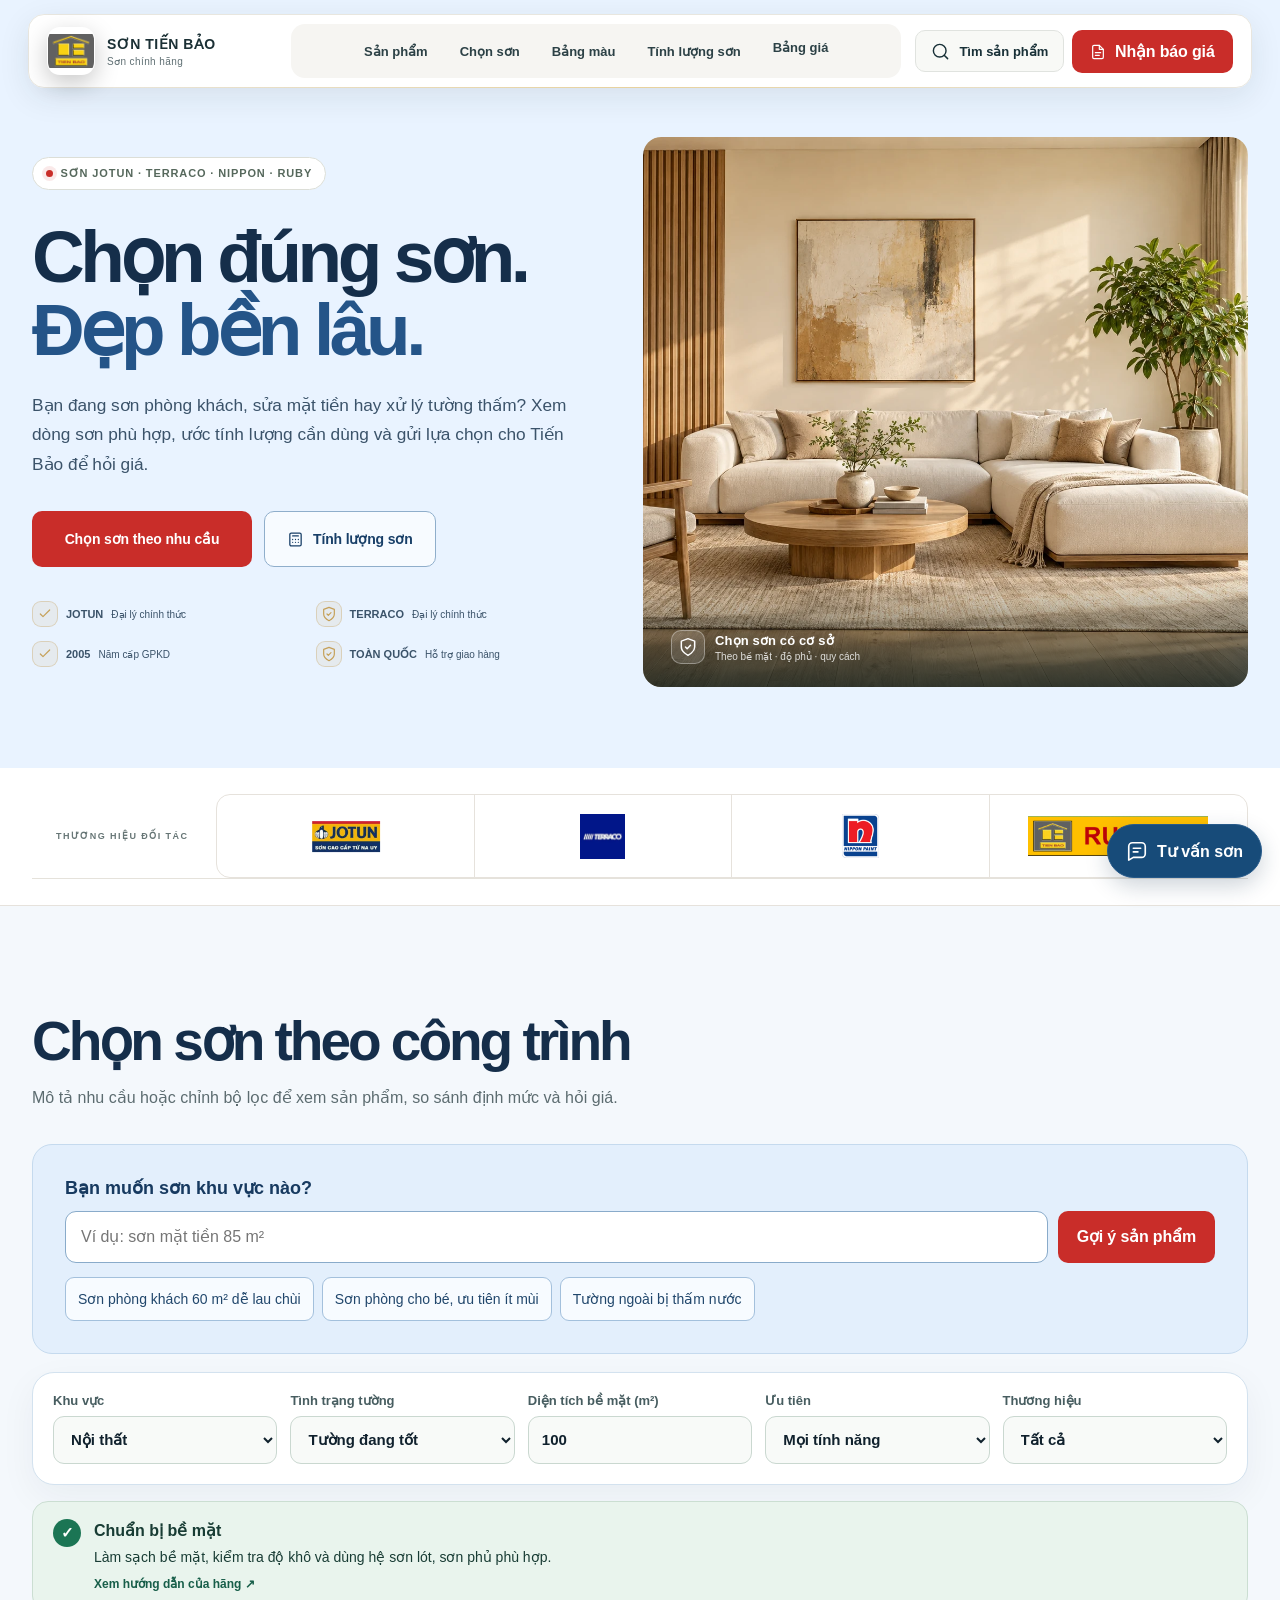
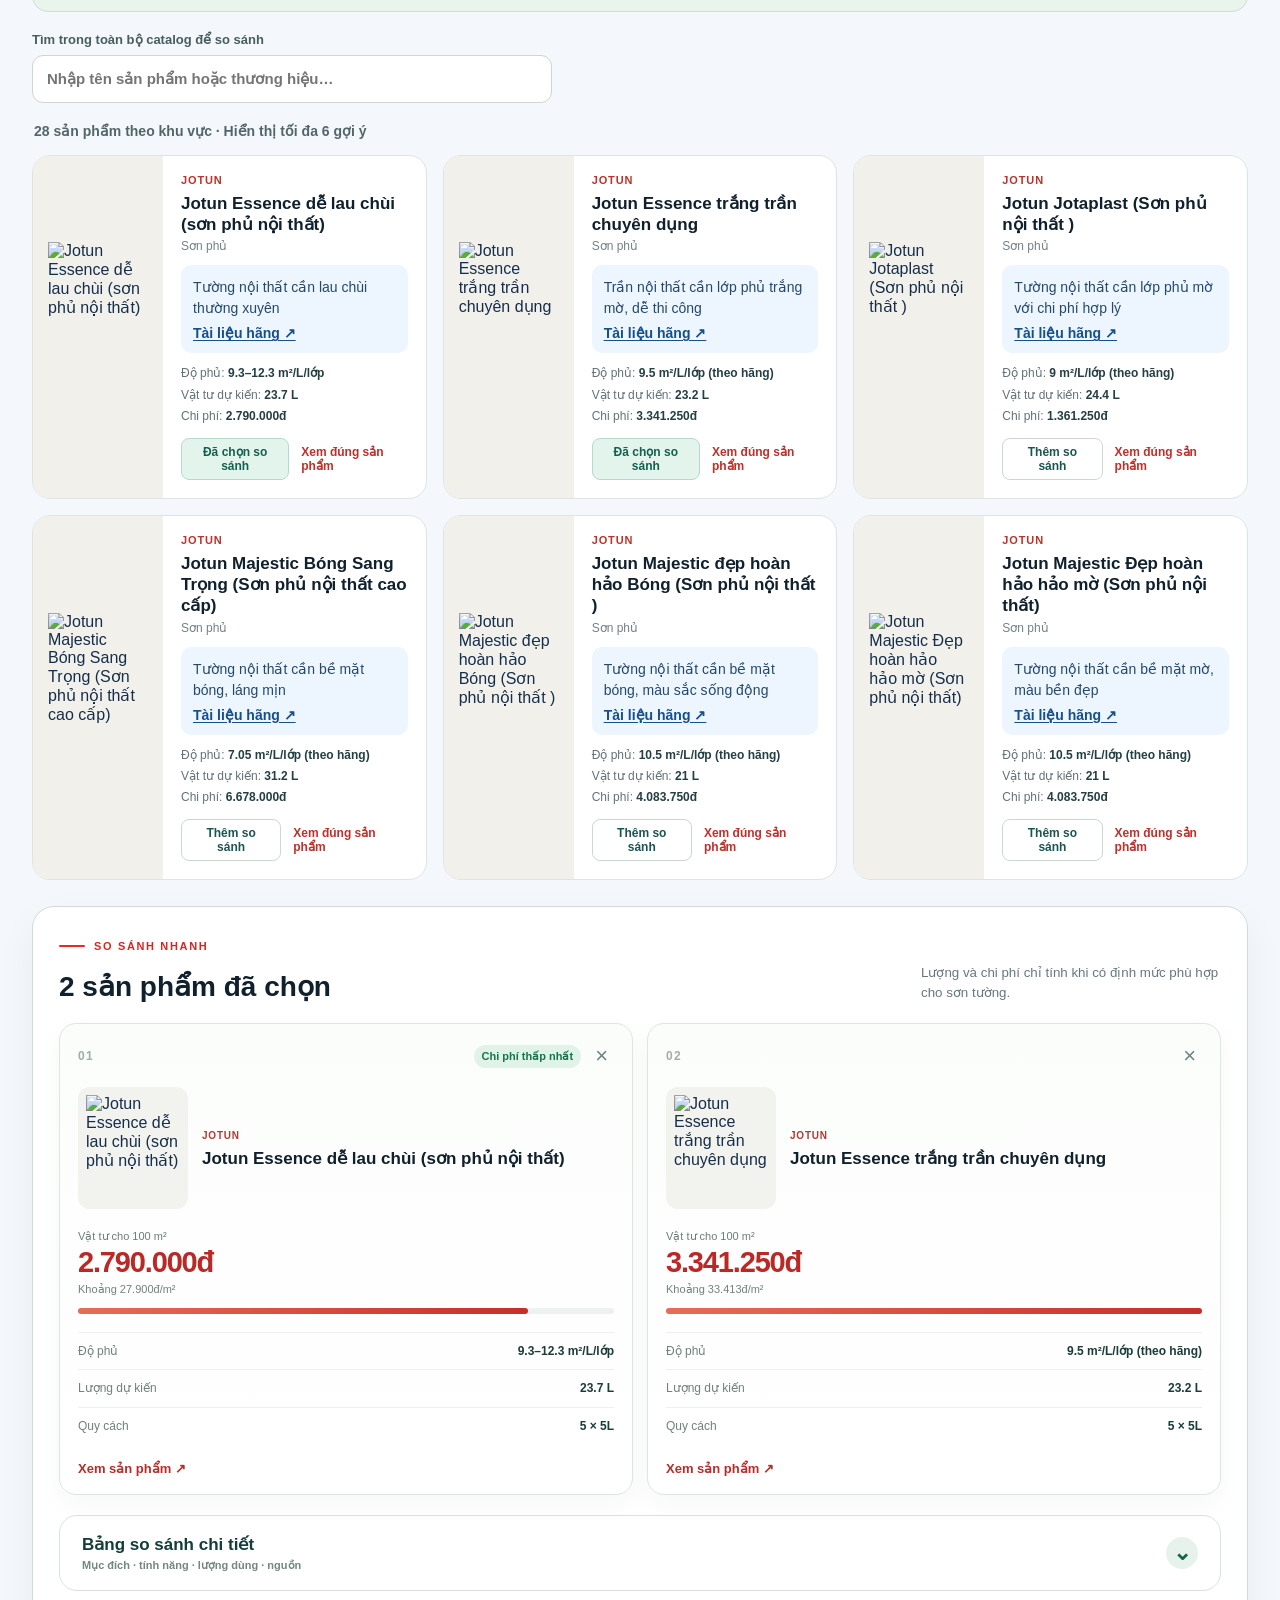
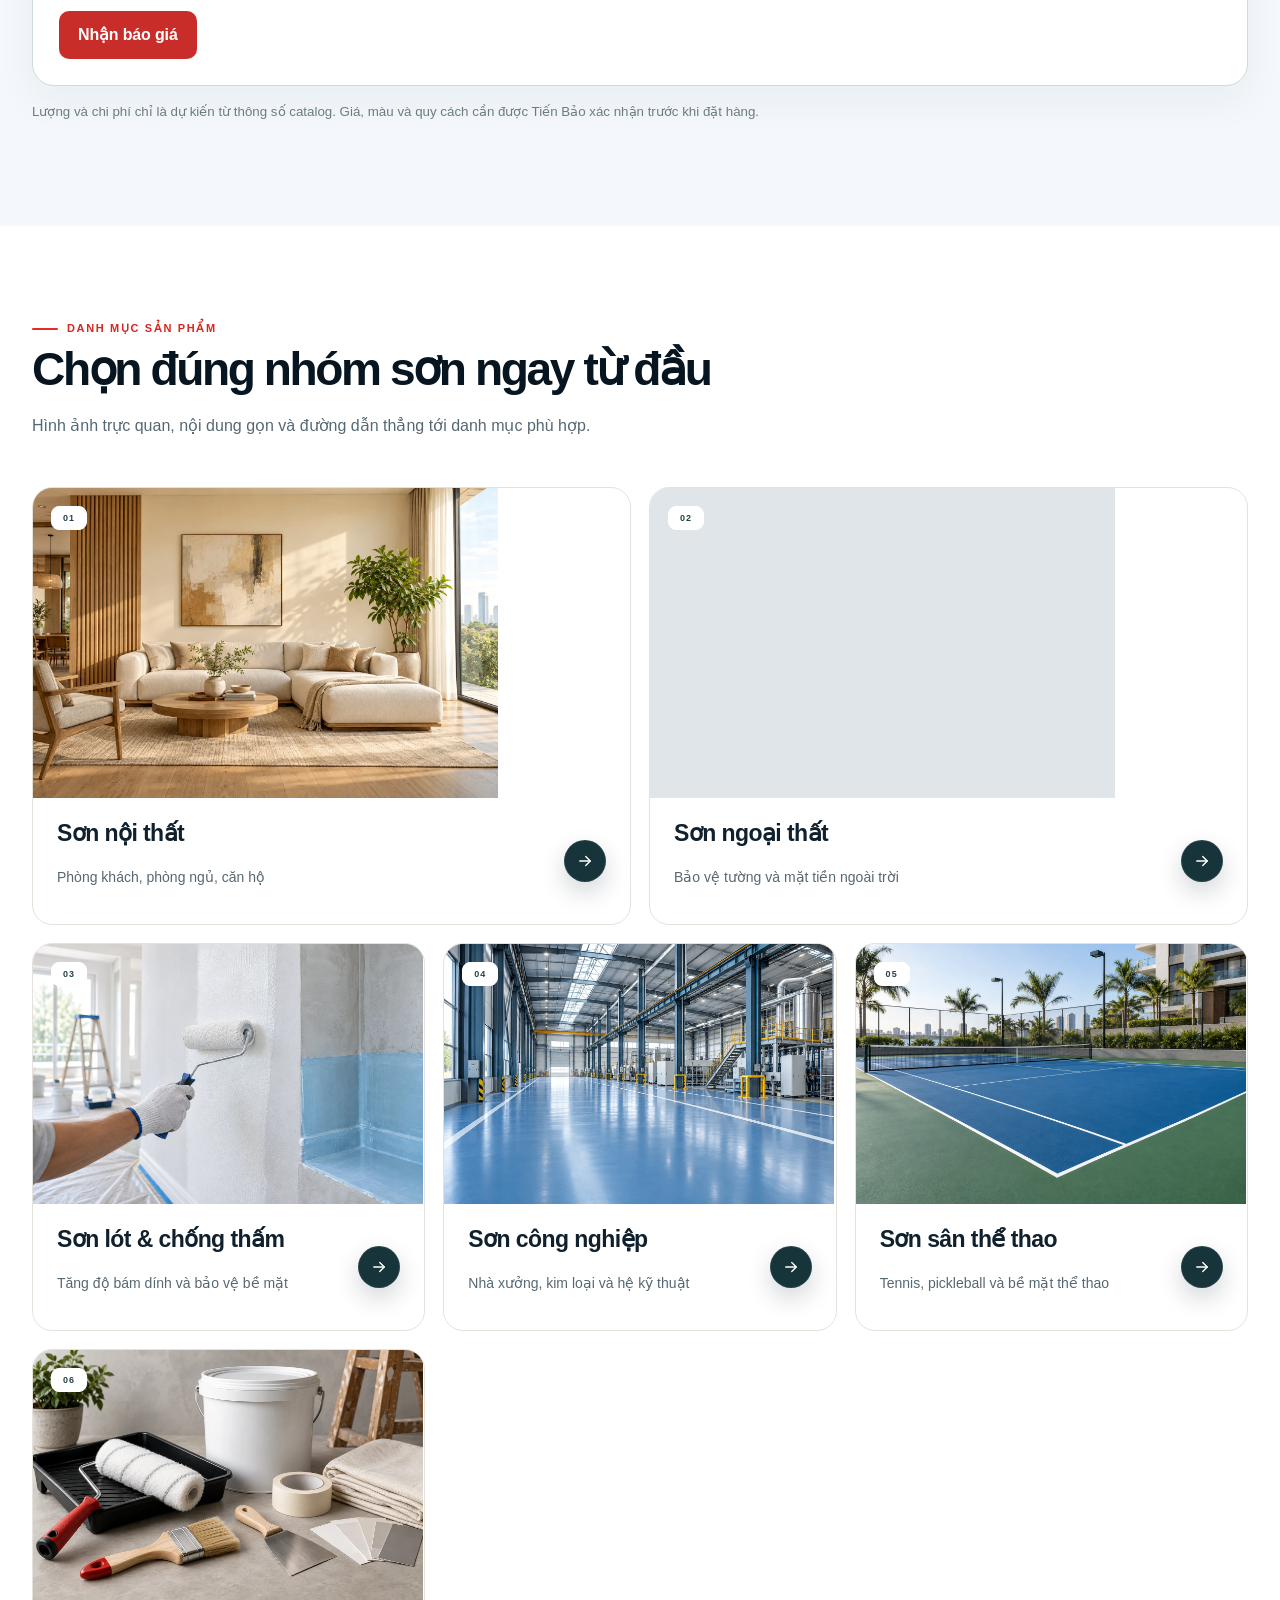
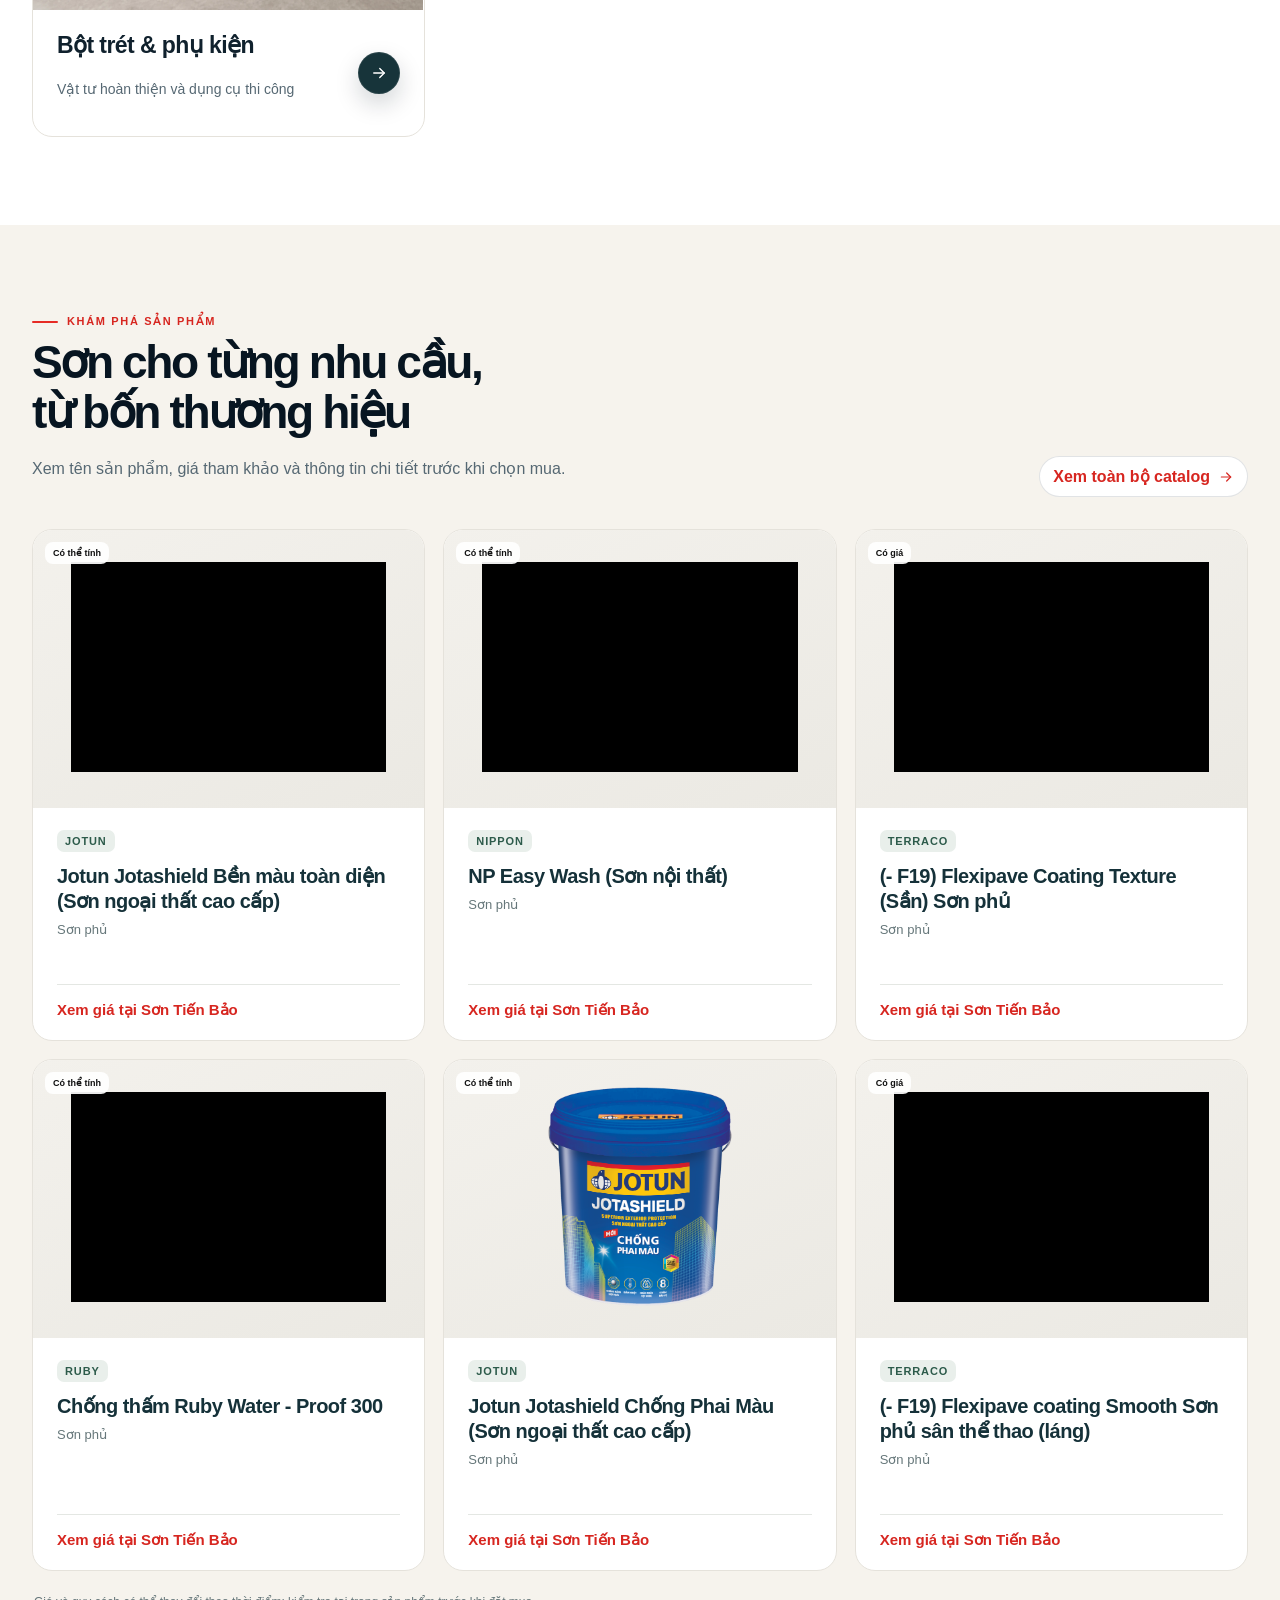
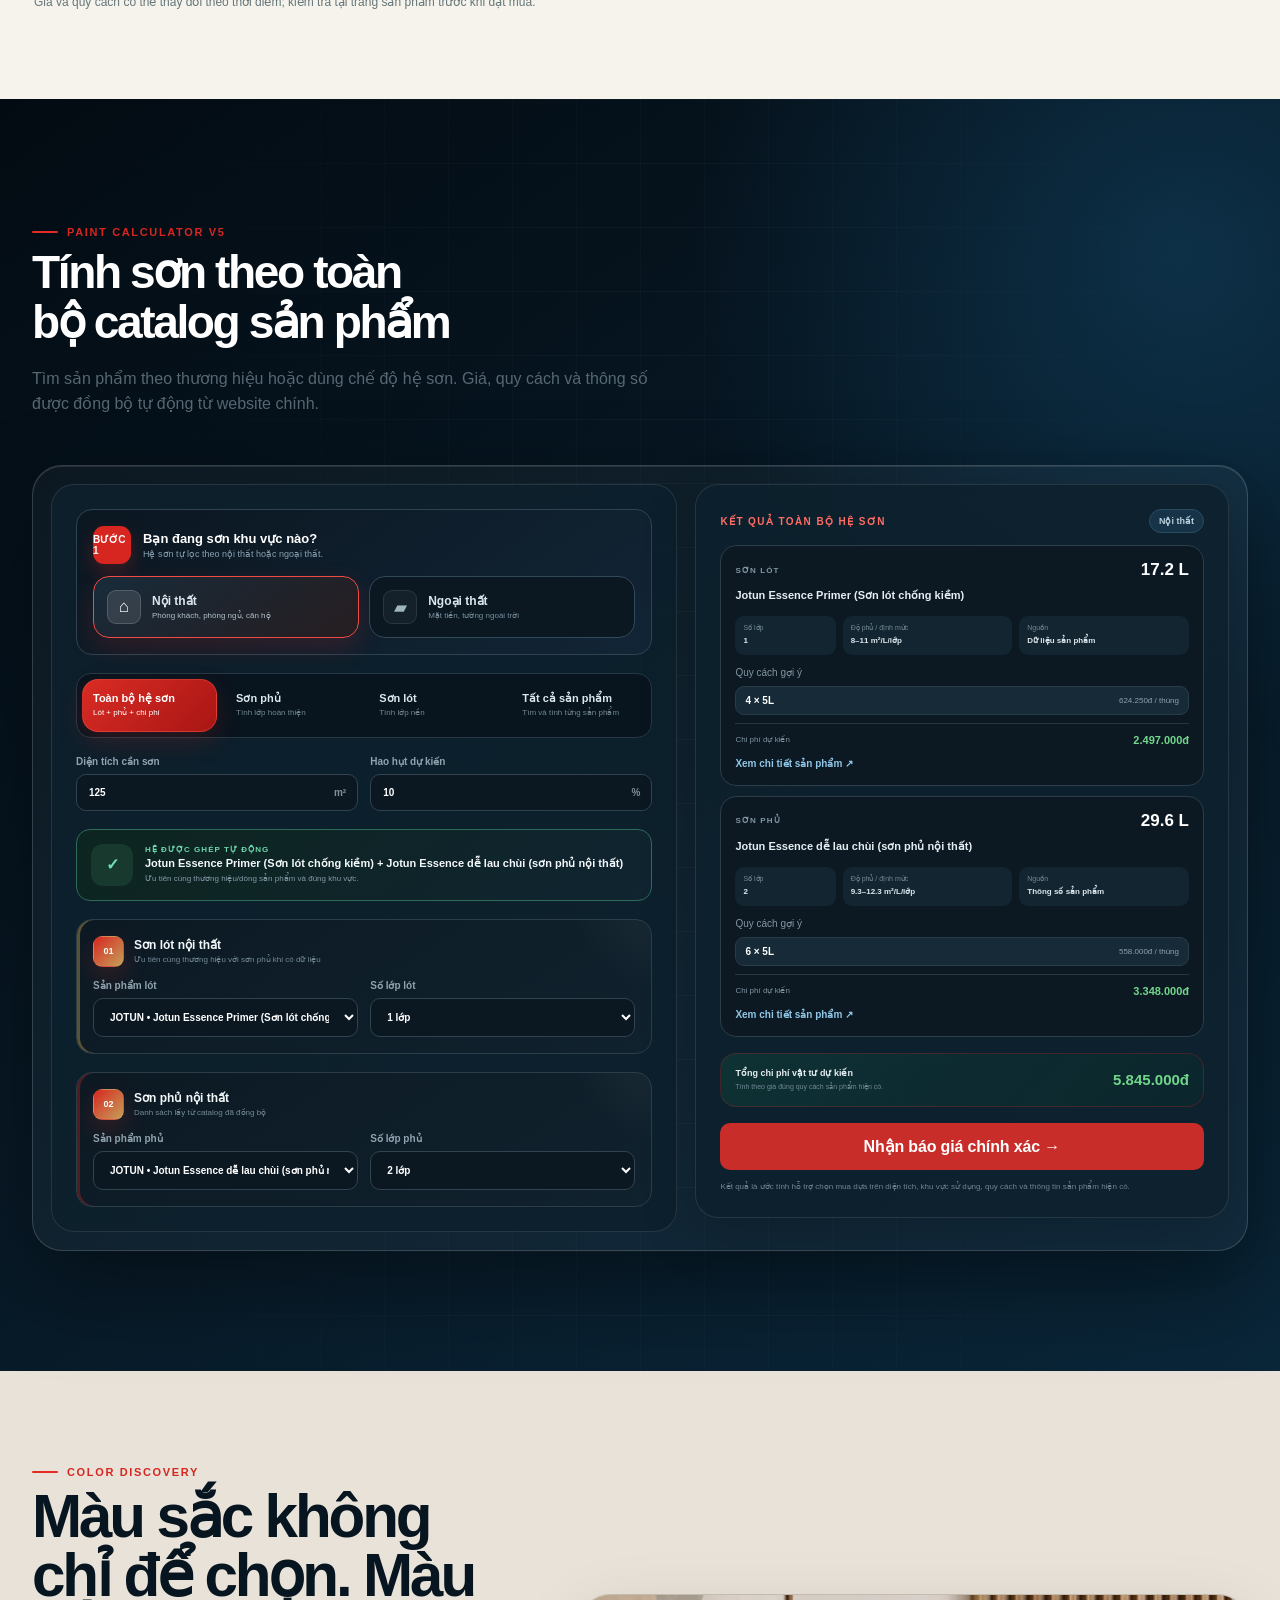
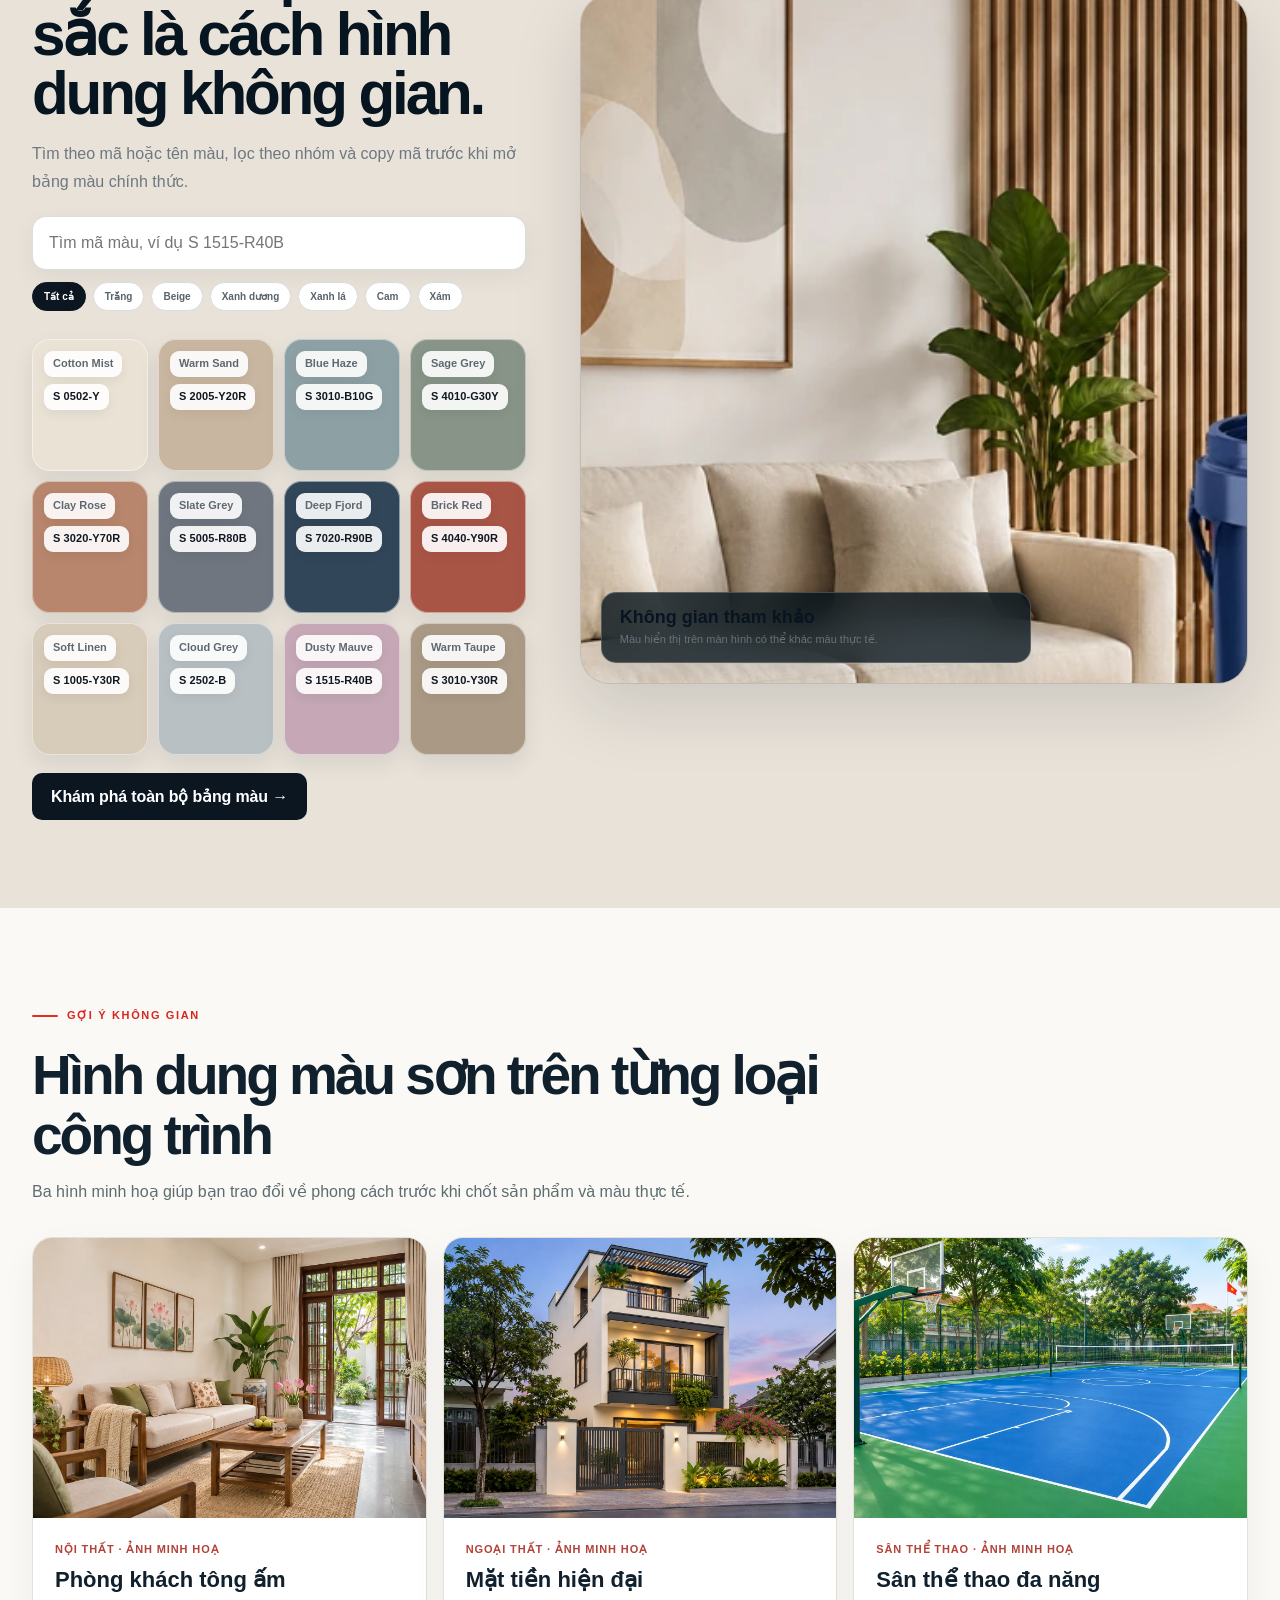
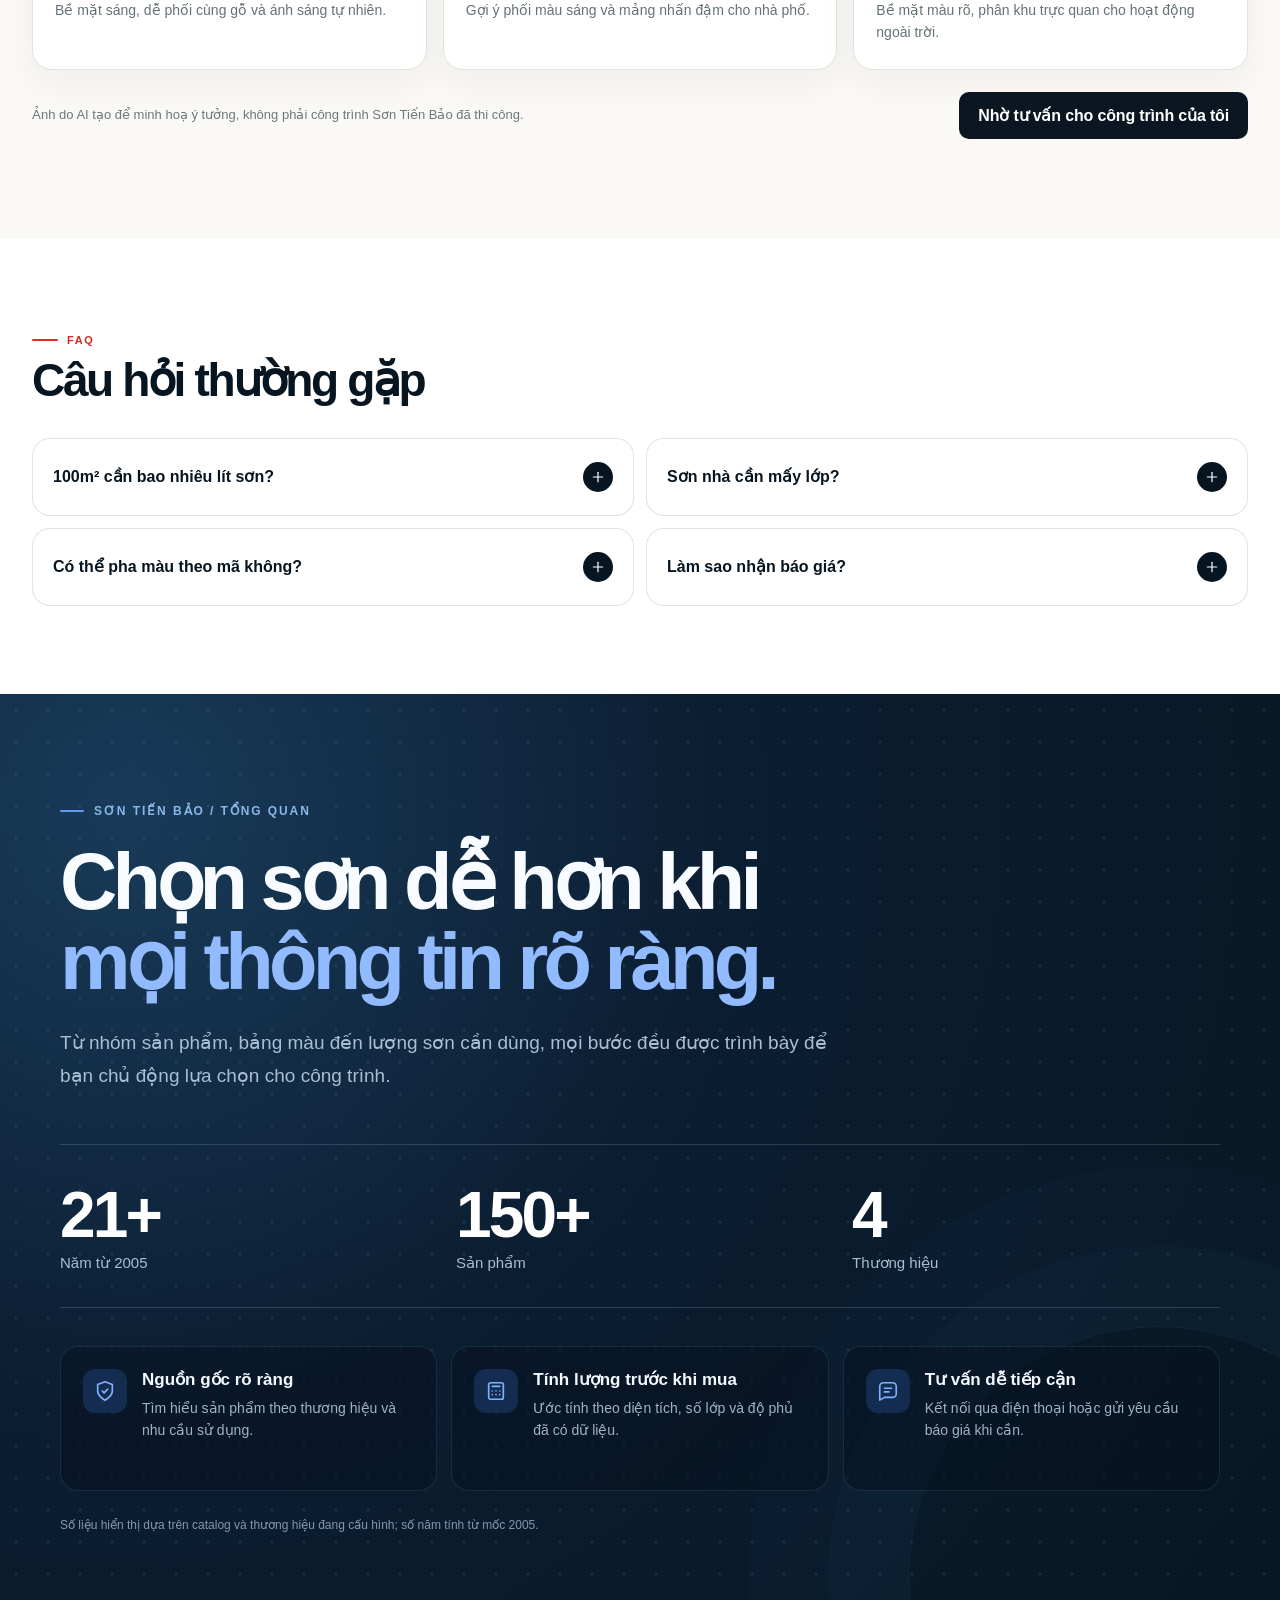
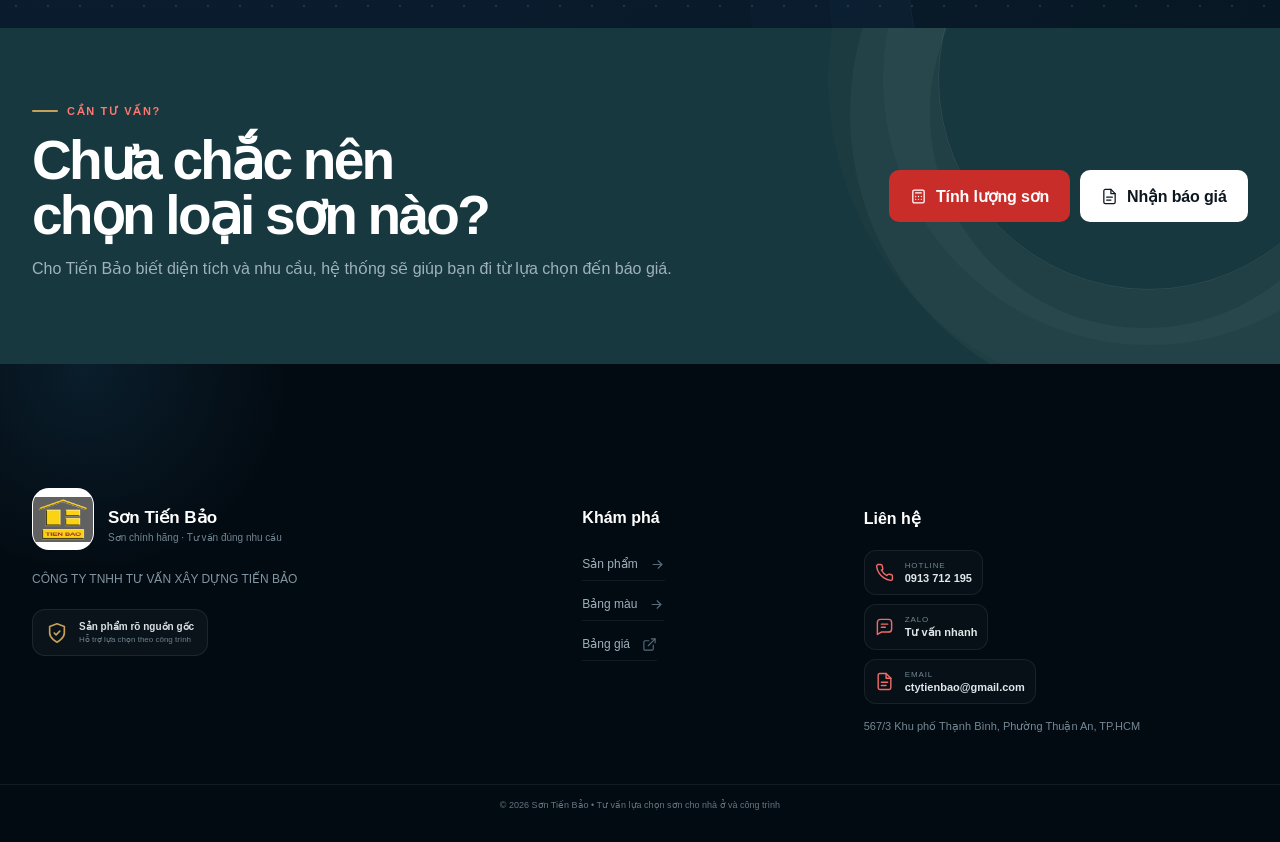
==== index.html @ 38adee71 "Unify floating paint advice and precise catalog lookup" ====
<!doctype html>
<html lang="vi">
<head>
  <meta charset="utf-8" />
  <meta name="viewport" content="width=device-width, initial-scale=1" />
  <meta name="theme-color" content="#e9f3ff" />
  <meta http-equiv="Content-Security-Policy" content="default-src 'self'; script-src 'self' https://www.googletagmanager.com; script-src-attr 'none'; style-src 'self' 'unsafe-inline'; img-src 'self' data: blob: https://sontienbao.com https://media.loveitopcdn.com https://www.google-analytics.com; font-src 'self' data:; connect-src 'self' https://sontienbao.com https://www.google-analytics.com https://region1.google-analytics.com; frame-src 'self' https://sontienbao.com; object-src 'none'; base-uri 'self'; form-action 'self' https://sontienbao.com" />
  <meta name="referrer" content="strict-origin-when-cross-origin" />
  <link rel="icon" type="image/png" href="assets/logo-tien-bao-compact.png" />
  <title>Sơn Tiến Bảo – Sơn chính hãng cho không gian đẹp bền lâu</title>
  <link rel="preload" as="image" href="assets/category-interior-2026.webp" fetchpriority="high" />
  <link rel="preload" as="image" href="assets/logo-tien-bao-compact.png" />
  <meta name="description" content="Sơn Tiến Bảo – sơn Jotun, Terraco chính hãng, bảng màu, tính lượng sơn và nhận báo giá." />
  <meta name="robots" content="index,follow" />
  <link rel="canonical" href="https://sontienbao-v7.vercel.app/" />
  <link rel="stylesheet" href="storefront.css?v=20261123-4" />
  <script defer src="admin-route.js"></script>
  <script defer src="vendor/react.production.min.js"></script>
  <script defer src="vendor/react-dom.production.min.js"></script>
  <script defer src="itop-config.js"></script>
  <script defer src="itop-adapter.js"></script>
  <script defer src="default-data.js"></script>
  <script defer src="v7-content.js?v=20261123-1"></script>
  <script defer src="v7-content-overrides.js"></script>
  <script defer src="synced-products.js"></script>
  <script defer src="sync-products.js?v=20260917-1"></script>
  <script defer src="calculator-coverage.js?v=20261108-2"></script>
  <script defer src="manual-products.js"></script>
  <script defer src="manual-product-overrides.js"></script>
  <script defer src="production-overrides.js?v=20261123-1"></script>
  <script defer src="asset-path-fix.js?v=20260814-1"></script>
  <script defer src="shopping-tools.js?v=20261123-4"></script>
  <script defer src="analytics-config.js?v=20261108-1"></script>
  <script defer src="analytics.js?v=20261119-1"></script>
  <script defer src="vitals.js?v=20261119-3"></script>
  <script defer src="app.js?v=20261123-3"></script>
  <script defer src="seo-copy-fix.js?v=20260831-3"></script>
</head>
<body>
  <div id="root"></div>
  <noscript>Bạn cần bật JavaScript để sử dụng website.</noscript>
</body>
</html>
---- storefront.css ----
/* styles.css */
:root{--primary:#d72620;--primaryDark:#a91513;--navy:#07131f;--navy2:#0c2135;--ink:#101820;--paper:#f7f5f2;--surface:#fff;--muted:#6f7780;--accent:#f5c24b;--line:#e6e2dc;--container:1320px;--shadow:0 22px 60px rgba(5,15,24,.12)}
*{box-sizing:border-box}html{scroll-behavior:smooth}body{margin:0;font-family:Inter,"Segoe UI",Arial,sans-serif;background:var(--paper);color:var(--ink);-webkit-font-smoothing:antialiased}a{text-decoration:none;color:inherit}button,input,select,textarea{font:inherit}button{cursor:pointer}img{display:block;max-width:100%}.container{width:min(var(--container),calc(100% - 48px));margin:auto}.store{overflow:hidden}.btn{display:inline-flex;align-items:center;justify-content:center;gap:8px;padding:13px 18px;border-radius:10px;border:1px solid transparent;font-weight:800;transition:.22s}.btn:hover{transform:translateY(-2px)}.btn-red{background:linear-gradient(135deg,#e23028,var(--primaryDark));color:#fff;box-shadow:0 12px 25px rgba(215,38,32,.22)}.btn-glass{background:#ffffff0d;border-color:#ffffff55;color:#fff;backdrop-filter:blur(12px)}.btn-white{background:#fff;color:#0d1720}.btn-dark{background:#0c1620;color:#fff}.btn-outline{border-color:#ccd2d7;background:#fff}.btn.full{width:100%}.section{padding:86px 0}.section-kicker{display:block;color:var(--primary);font-weight:900;letter-spacing:.16em;font-size:11px;margin-bottom:10px}.section-kicker.light{color:#ff7770}.section-head{display:flex;justify-content:space-between;align-items:flex-end;gap:24px;margin-bottom:30px}.section-head h2,.color-copy h2,.solution-copy h2{font-size:clamp(34px,4vw,54px);line-height:1.02;letter-spacing:-.045em;margin:0}.section-head p,.color-copy p,.solution-copy p{color:var(--muted);line-height:1.75;max-width:760px}.text-link{color:var(--primary);font-weight:800}.reveal{opacity:0;transform:translateY(24px);transition:.65s cubic-bezier(.2,.8,.2,1)}.reveal.seen{opacity:1;transform:none}
.site-header{position:fixed;left:50%;top:12px;transform:translateX(-50%);z-index:1000;width:min(1430px,calc(100% - 24px));background:rgba(5,15,24,.9);border:1px solid #ffffff16;box-shadow:0 16px 40px #0004;border-radius:16px;color:#fff;backdrop-filter:blur(18px)}.header-inner{height:72px;padding:0 20px;display:flex;align-items:center}.brand-lockup{display:flex;align-items:center;gap:10px;min-width:230px}.brand-lockup img{width:48px;height:48px;object-fit:contain}.brand-lockup b{font-size:14px}.brand-lockup small{display:block;color:#9eafbb;font-size:10px;margin-top:2px}.desktop-nav{flex:1;display:flex;justify-content:center;gap:7px}.desktop-nav a,.desktop-nav button{color:#dce6ed;background:none;border:0;border-radius:8px;padding:10px 11px;font-size:12px;font-weight:700}.desktop-nav a:hover,.desktop-nav button:hover{background:#ffffff0e}.header-actions{display:flex;gap:8px;align-items:center}.round-btn{width:42px;height:42px;border:1px solid #ffffff22;border-radius:10px;display:grid;place-items:center}.header-quote{padding:11px 17px}
.hero{min-height:760px;background:var(--navy);position:relative;color:#fff;padding:120px 0 64px;overflow:hidden}.hero-bg{position:absolute;inset:0 0 0 35%}.hero-bg img{width:100%;height:100%;object-fit:cover;object-position:center}.hero-shade{position:absolute;inset:0;background:linear-gradient(90deg,#06111d 0,#06111dec 30%,#06111d8a 52%,#06111d35 74%,#06111d55 100%),linear-gradient(0deg,#06111d65,transparent 55%)}.hero-grid{position:relative;z-index:3;display:grid;grid-template-columns:1.05fr .95fr;align-items:center;min-height:570px}.hero-copy{max-width:720px}.eyebrow{display:inline-flex;align-items:center;gap:8px;border:1px solid #ffffff25;background:#ffffff08;padding:8px 12px;border-radius:999px;font-size:10px;font-weight:800;letter-spacing:.08em}.eyebrow i{width:7px;height:7px;border-radius:50%;background:var(--primary);box-shadow:0 0 0 7px rgba(215,38,32,.12)}.hero h1{font-size:clamp(50px,5.2vw,82px);line-height:.96;letter-spacing:-.055em;margin:22px 0 20px}.hero h1 em{font-style:normal;color:#eb3d35}.hero-lead{max-width:650px;font-size:16px;color:#c2d0d9;line-height:1.7}.hero-actions{display:flex;gap:12px;margin-top:28px}.trust-row{display:grid;grid-template-columns:repeat(4,1fr);gap:8px;border-top:1px solid #ffffff1a;margin-top:38px;padding-top:22px}.trust-item{display:grid;grid-template-columns:32px 1fr;grid-template-rows:auto auto;gap:0 8px}.trust-mark{grid-row:1/3;width:32px;height:32px;border:1px solid #ffffff25;border-radius:9px;display:grid;place-items:center}.trust-item b{font-size:12px}.trust-item small{font-size:9px;color:#9eb0bc;margin-top:4px}.hero-product-stage{position:relative;height:520px;align-self:end}.hero-product{position:absolute;filter:drop-shadow(0 22px 30px #0007)}.hero-p1{width:285px;right:75px;bottom:0;z-index:3}.hero-p2{width:210px;right:0;bottom:10px;z-index:2}.fan{position:absolute;right:-40px;bottom:65px;width:300px;height:220px;z-index:1}.fan i{position:absolute;width:155px;height:45px;right:80px;bottom:0;border-radius:8px 8px 3px 3px;border:1px solid #fff8;box-shadow:0 6px 14px #0002}.hero-badge{position:absolute;left:40px;top:65px;padding:12px 14px;border:1px solid #ffffff22;background:#06111dc7;border-radius:13px;backdrop-filter:blur(12px)}.hero-badge b{font-size:11px}.hero-badge small{display:block;color:#aab9c4;font-size:9px;margin-top:4px}
.brand-strip{background:#fff;padding:26px 0;border-bottom:1px solid var(--line)}.brand-wrap{display:flex;align-items:center;gap:28px}.brand-caption{font-size:9px;font-weight:900;letter-spacing:.16em;color:#9a9b9c;white-space:nowrap}.brand-row{flex:1;display:grid;grid-template-columns:repeat(4,1fr);border:1px solid var(--line);border-radius:14px;overflow:hidden}.brand-row a{height:80px;display:grid;place-items:center;padding:14px;border-right:1px solid var(--line)}.brand-row a:last-child{border-right:0}.brand-row img{max-height:45px;max-width:180px;object-fit:contain}.light-section{background:#faf8f5}.category-grid{display:grid;grid-template-columns:repeat(6,1fr);gap:14px}.category-card{display:block;background:#fff;border:1px solid var(--line);border-radius:16px;overflow:hidden;box-shadow:0 8px 20px #0000000b;transition:.25s}.category-card:hover{transform:translateY(-6px);box-shadow:var(--shadow)}.cat-photo{aspect-ratio:12/8;height:auto;position:relative;overflow:hidden;background:#dfe5e8}.cat-photo img{width:100%;height:100%;object-fit:cover;transition:.45s}.category-card:hover .cat-photo img{transform:scale(1.018)}.cat-num{position:absolute;top:10px;left:10px;background:#07131fd8;color:#fff;padding:6px 8px;border-radius:8px;font-size:9px;font-weight:900}.cat-body{padding:16px;min-height:130px;position:relative}.cat-body h3{margin:0 0 7px;font-size:15px}.cat-body p{margin:0;color:var(--muted);font-size:11px;line-height:1.55;padding-right:36px}.circle-arrow{position:absolute;right:14px;bottom:14px;width:32px;height:32px;border-radius:50%;background:var(--primary);color:#fff;display:grid;place-items:center}.products-section{background:#fff}.product-grid{display:grid;grid-template-columns:repeat(6,1fr);gap:14px}.product-card{display:block;background:linear-gradient(180deg,#111c26,#0b151d);border:1px solid #23313d;border-radius:16px;overflow:hidden;color:#fff;box-shadow:0 12px 30px #00000015;transition:.25s}.product-card:hover{transform:translateY(-7px);box-shadow:0 24px 48px #0003}.product-img{height:230px;position:relative;display:grid;place-items:center;background:radial-gradient(circle at 50% 45%,#22394d 0,#111e2a 44%,#0b151d 76%);overflow:hidden}.product-img img{max-height:205px;max-width:88%;object-fit:contain;transition:.35s}.product-card:hover .product-img img{transform:scale(1.022)}.badge,.discount{position:absolute;top:12px;z-index:2;padding:6px 8px;border-radius:8px;font-size:9px;font-weight:900}.badge{left:12px;background:#ffffffea;color:#111}.discount{right:12px;background:var(--primary);color:#fff}.view-product{position:absolute;left:12px;right:12px;bottom:10px;background:#d72620e8;color:#fff;border-radius:8px;padding:9px 10px;font-size:10px;font-weight:800;text-align:center;transform:translateY(52px);transition:.3s}.product-card:hover .view-product{transform:none}.product-body{padding:15px}.product-body small{font-size:9px;color:#8fa5b3;font-weight:800}.product-body h3{font-size:13px;min-height:34px;margin:7px 0}.product-body p{font-size:10px;color:#8fa1ae;margin:0 0 12px}.price{display:flex;gap:8px;align-items:end;flex-wrap:wrap}.price strong{color:#ff4a40;font-size:15px}.price del{font-size:10px;color:#71848f}
.solutions{background:linear-gradient(135deg,#07131f,#102a42);color:#fff;padding:86px 0;position:relative;overflow:hidden}.solution-grid{display:grid;grid-template-columns:.8fr 1.2fr;gap:60px;align-items:center}.solution-copy p{color:#b9c8d2}.solution-copy ul{list-style:none;padding:0;display:grid;gap:11px;color:#dbe6ec;margin:25px 0}.solution-photo{height:460px;border-radius:28px;overflow:hidden;position:relative;border:1px solid #ffffff1c}.solution-photo>img{width:100%;height:100%;object-fit:cover}.solution-photo:after{content:"";position:absolute;inset:0;background:linear-gradient(90deg,#07131f88,transparent 55%)}.paint-ring{position:absolute;z-index:2;left:35px;bottom:35px;width:170px;height:170px;border-radius:50%;background:#07131fd9;border:1px solid #ffffff2b;display:flex;flex-direction:column;align-items:center;justify-content:center;gap:6px;box-shadow:0 20px 40px #0004}.paint-ring b{font-size:12px}.paint-ring span{color:#ff5a51;font-size:22px}
.calculator-section{background:#07131f;color:#fff;padding:90px 0}.calculator-section .section-head p{color:#a9bac5}.calculator-shell{display:grid;grid-template-columns:1.1fr .9fr;gap:16px;background:#0e1b26;border:1px solid #263640;border-radius:24px;padding:18px}.calc-form,.calc-result{background:#111f2b;border:1px solid #2a3a46;border-radius:18px;padding:24px}.calc-form{display:grid;gap:16px}.calc-form label,.quote-modal label,.edit-modal label,.settings-card label{font-size:10px;color:#8fa3af;font-weight:700}.calc-form input,.calc-form select,.quote-modal input,.quote-modal textarea,.edit-modal input,.edit-modal textarea,.lead-row select,.settings-card input{width:100%;margin-top:7px;border:1px solid #31434f;background:#0b1721;color:#fff;border-radius:10px;padding:12px}.two{display:grid;grid-template-columns:1fr 1fr;gap:12px}.input-suffix{position:relative}.input-suffix span{position:absolute;right:12px;top:20px;color:#80919c}.swatch-line{display:flex;gap:9px;margin-top:10px;flex-wrap:wrap}.swatch-line button{width:34px;height:34px;border:3px solid transparent;border-radius:50%;box-shadow:0 0 0 1px #ffffff20}.swatch-line button.chosen{border-color:#fff}.calc-kicker{font-size:10px;color:#ff6d64;font-weight:900;letter-spacing:.14em}.liters{display:flex;align-items:end;gap:10px;border-bottom:1px solid #2b3b46;padding:12px 0 20px;margin-bottom:8px}.liters b{font-size:68px;line-height:1;color:#fff}.liters small{color:#8da1ad;margin-bottom:8px}.result-row{display:flex;justify-content:space-between;gap:18px;padding:13px 0;border-bottom:1px solid #263742;font-size:11px}.result-row span{color:#8296a2}.result-row strong{text-align:right}.pack-box{display:flex;gap:8px;align-items:center;flex-wrap:wrap;margin:18px 0}.pack-box span{width:100%;color:#8296a2;font-size:10px}.pack-box b{background:#1a2b38;padding:7px 9px;border-radius:7px;font-size:10px}.estimate-note{display:block;color:#6f8592;font-size:8px;margin-top:11px;line-height:1.5}
.colors-section{padding:90px 0;background:#eee9e2}.color-grid{display:grid;grid-template-columns:.85fr 1.15fr;gap:54px;align-items:center}.big-swatches{display:grid;grid-template-columns:repeat(4,1fr);gap:9px;margin:28px 0}.big-swatches a{height:92px;border-radius:14px;position:relative;box-shadow:inset 0 0 0 1px #ffffff80}.big-swatches span{position:absolute;left:9px;bottom:9px;background:#fff9;color:#111;font-size:8px;padding:4px 6px;border-radius:6px}.color-room{height:480px;border-radius:28px;overflow:hidden;position:relative;box-shadow:var(--shadow)}.color-room img{width:100%;height:100%;object-fit:cover}.room-label{position:absolute;left:20px;right:20px;bottom:20px;background:#fffffff2;border-radius:14px;padding:13px 16px}.room-label b{display:block}.room-label span{font-size:10px;color:#69737a}.faq-section{background:#fff}.faq-list{max-width:980px}.faq-list details{border-bottom:1px solid var(--line)}.faq-list summary{list-style:none;display:flex;justify-content:space-between;align-items:center;padding:20px 0;font-weight:800}.faq-list summary::-webkit-details-marker{display:none}.faq-list summary span{font-size:22px;color:var(--primary)}.faq-list p{color:var(--muted);line-height:1.7;padding:0 0 20px;margin:0}.final-cta{background:#0a1824;color:#fff;padding:72px 0}.final-inner{display:flex;align-items:center;justify-content:space-between;gap:30px}.final-inner h2{font-size:40px;margin:5px 0 10px}.final-inner p{color:#9fb1bd}.final-actions{display:flex;gap:10px}footer{background:#06111a;color:#b2c0c9;padding:58px 0 16px}.footer-grid{display:grid;grid-template-columns:1.3fr .7fr 1fr;gap:50px}.footer-grid h4,.footer-grid b{color:#fff}.footer-grid a{display:block;margin:8px 0;font-size:12px}.footer-grid p{font-size:11px;line-height:1.6}.foot-brand img{width:72px}.copyright{text-align:center;border-top:1px solid #ffffff10;margin-top:38px;padding-top:15px;font-size:9px;color:#637682}
.modal-backdrop{position:fixed;inset:0;background:#0009;z-index:4000;display:grid;place-items:center;padding:20px;backdrop-filter:blur(5px)}.quote-modal,.edit-modal{width:min(720px,100%);background:#fff;border-radius:18px;padding:28px;position:relative;box-shadow:0 30px 80px #0006}.quote-modal h2,.edit-modal h2{font-size:30px;margin:7px 0}.quote-modal p{color:#6e777d}.quote-modal label{display:block;color:#56616a;margin:10px 0}.quote-modal input,.quote-modal textarea{background:#f6f7f8;color:#111;border-color:#dbe0e4}.modal-x{position:absolute;right:16px;top:12px;border:0;background:none;font-size:28px}.success-state{text-align:center;padding:30px}.success-check{width:64px;height:64px;border-radius:50%;background:#e8f8ed;color:#16833b;display:grid;place-items:center;font-size:30px;margin:auto}.success-state .btn{margin-top:14px}
.admin-shell{min-height:100vh;background:#09131c;color:#d6e0e6;display:grid;grid-template-columns:250px 1fr}.admin-side{background:#071018;border-right:1px solid #1e2b35;padding:20px 14px;position:sticky;top:0;height:100vh}.admin-brand{display:flex;gap:10px;align-items:center;padding:4px 8px 20px;border-bottom:1px solid #1e2b35}.admin-brand img{width:46px;height:46px;object-fit:contain}.admin-brand b{display:block;color:#fff}.admin-brand small{color:#637987}.admin-side nav{display:grid;gap:6px;margin-top:18px}.admin-side nav button,.logout{height:44px;border:0;background:transparent;color:#94a6b1;border-radius:8px;text-align:left;padding:0 12px;display:flex;align-items:center;gap:11px}.admin-side nav button.active{background:linear-gradient(90deg,#a61f1a,#6d1a19);color:#fff}.logout{position:absolute;bottom:18px;left:14px;right:14px}.admin-main{padding:22px 26px 60px;min-width:0}.admin-top{display:flex;justify-content:space-between;align-items:center;margin-bottom:22px}.admin-top h1{margin:0;color:#fff;font-size:26px}.admin-top p{margin:4px 0 0;color:#637986;font-size:10px}.admin-user{display:flex;align-items:center;gap:9px}.admin-user b,.admin-user small{display:block}.admin-user small{color:#677c89;font-size:8px}.avatar{width:36px;height:36px;border-radius:50%;background:#253846;color:#fff;display:grid;place-items:center}.avatar.sm{width:30px;height:30px}.stat-grid{display:grid;grid-template-columns:repeat(4,1fr);gap:12px}.stat-card,.admin-card{background:linear-gradient(180deg,#111d27,#0f1a23);border:1px solid #253541;border-radius:12px;box-shadow:0 16px 35px #0002}.stat-card{padding:16px}.stat-card small{display:block;color:#748995;font-size:9px}.stat-card strong{display:block;color:#fff;font-size:28px;margin:8px 0}.stat-card span{color:#4cc580;font-size:9px}.dash-grid{display:grid;grid-template-columns:1.3fr .7fr;gap:12px;margin-top:12px}.admin-card{padding:16px}.admin-card.span2{grid-column:1/2;grid-row:1/3}.admin-card h2{font-size:14px;color:#fff;margin:0 0 14px}.card-head{display:flex;justify-content:space-between;align-items:center;gap:18px;margin-bottom:14px}.card-head p{margin:4px 0 0;color:#657a87;font-size:9px}.admin-card table{width:100%;border-collapse:collapse;font-size:9px}.admin-card th{text-align:left;color:#627985;font-weight:600;padding:9px;border-bottom:1px solid #263742}.admin-card td{padding:10px 9px;border-bottom:1px solid #202f39;color:#b9c8d0}.mini-prod{display:flex;gap:8px;align-items:center}.mini-prod img{width:30px;height:30px;object-fit:contain;background:#15232e;border-radius:6px}.status{display:inline-block;padding:5px 7px;border-radius:6px;font-size:8px}.status.green{background:#143825;color:#68d790}.status.gray{background:#2b3338;color:#9aa7af}.fake-chart{height:180px;border-bottom:1px solid #263742;display:flex;align-items:end;gap:6px;padding:18px 4px 0}.fake-chart i{flex:1;background:linear-gradient(#f13932,#7d201e);border-radius:4px 4px 0 0}.chart-number{display:block;color:#fff;font-size:22px;margin-top:14px}.admin-card>small{color:#657985}.activity{display:flex;gap:8px;align-items:center;padding:9px 0;border-bottom:1px solid #202f39}.activity b,.activity small{display:block}.activity b{font-size:9px;color:#fff}.activity small{font-size:8px;color:#637986}.list-card{min-height:620px}.admin-list{display:grid}.admin-row,.lead-row{display:grid;grid-template-columns:58px 1fr auto auto auto;align-items:center;gap:12px;padding:10px;border-top:1px solid #22323d}.admin-row>img{width:50px;height:50px;object-fit:contain;border-radius:8px;background:#13222d}.row-main b,.row-main small{display:block}.row-main b{color:#fff;font-size:10px}.row-main small{color:#6b7f8b;font-size:8px;margin-top:4px}.row-main p{font-size:9px;color:#9aabb4}.row-price{font-size:10px;color:#fff}.row-actions{display:flex;gap:5px}.row-actions button,.danger-icon{width:32px;height:32px;border-radius:7px;border:1px solid #2e414e;background:#14222c;color:#9eb0bb}.lead-row{grid-template-columns:1fr 150px 38px}.lead-row select{margin:0}.empty{text-align:center;padding:70px;color:#617582}.preview-fab{position:fixed;right:20px;bottom:20px;background:#d72620;color:#fff;padding:11px 15px;border-radius:10px;font-size:10px;box-shadow:0 15px 30px #0004}.toast{position:fixed;right:22px;top:20px;background:#173727;color:#7ce4a5;border:1px solid #28553b;padding:11px 15px;border-radius:9px;z-index:5000}.admin-login{min-height:100vh;background:radial-gradient(circle at 30% 20%,#17324a,#07131f 55%,#050b10);display:grid;place-items:center;padding:20px}.login-card{width:min(430px,100%);background:#0f1c26;border:1px solid #2a3b46;border-radius:18px;padding:30px;color:#fff;box-shadow:0 30px 80px #0006}.login-card>img{width:80px;margin-bottom:14px}.login-card h1{font-size:32px;margin:8px 0}.login-card p{color:#8fa1ac;line-height:1.6}.login-card label{display:block;color:#8aa0ac;font-size:10px;margin:12px 0}.login-card input{width:100%;margin-top:6px;background:#09141e;border:1px solid #2b3d49;border-radius:9px;color:#fff;padding:12px}.login-card small,.login-card>a{display:block;margin-top:12px;color:#69808d;font-size:9px}.edit-modal{max-height:90vh;overflow:auto;background:#111e28;color:#dbe5eb;border:1px solid #2b3d48}.modal-head{display:flex;justify-content:space-between;align-items:flex-start;border-bottom:1px solid #2b3a45;padding-bottom:12px}.modal-head button{border:0;background:none;color:#fff;font-size:26px}.image-editor{display:grid;grid-template-columns:150px 1fr;gap:14px;align-items:center;margin:18px 0}.image-editor img{width:150px;height:120px;object-fit:contain;background:#0b1721;border:1px solid #2e424e;border-radius:10px}.form-grid{display:grid;grid-template-columns:1fr 1fr;gap:12px}.form-grid label.wide{grid-column:1/-1}.edit-modal input,.edit-modal textarea{background:#0b1721;color:#fff}.toggle-row{display:flex;gap:18px;margin:15px 0;color:#a7b8c2}.modal-actions{display:flex;justify-content:flex-end;gap:8px;border-top:1px solid #2a3b46;padding-top:14px}.settings-card fieldset{border:1px solid #263844;border-radius:10px;margin:14px 0;padding:14px;display:grid;grid-template-columns:repeat(2,1fr);gap:12px}.settings-card legend{color:#ee6e68;font-size:9px;font-weight:900;letter-spacing:.12em;padding:0 6px}.settings-card input{background:#0b1721;color:#fff}.setting-image{display:grid;grid-template-columns:120px 1fr;gap:10px;margin-top:8px}.setting-image img{width:120px;height:80px;object-fit:contain;background:#0b1721;border-radius:8px}.color-input{display:grid;grid-template-columns:50px 1fr;gap:8px}.color-input input[type=color]{padding:2px}.backup-card{max-width:900px}.backup-actions{display:flex;gap:10px;margin-top:20px}
@media(max-width:1150px){.desktop-nav{display:none}.hero-grid{grid-template-columns:1fr}.hero-bg{left:0}.hero-copy{max-width:670px}.hero-product-stage{position:absolute;right:0;bottom:0;width:48%;opacity:.9}.category-grid{grid-template-columns:repeat(3,1fr)}.product-grid{grid-template-columns:repeat(3,1fr)}.solution-grid,.color-grid{grid-template-columns:1fr}.admin-shell{grid-template-columns:78px 1fr}.admin-brand div,.admin-side nav button:not(.active){font-size:0}.admin-side nav button span{font-size:16px}.admin-brand img{width:48px}.admin-side nav button{justify-content:center}.logout{font-size:0;justify-content:center}.stat-grid{grid-template-columns:repeat(2,1fr)}}
@media(max-width:760px){.container{width:min(100% - 28px,var(--container))}.site-header{top:8px}.header-inner{height:60px;padding:0 10px}.brand-lockup{min-width:0}.brand-lockup span{display:none}.brand-lockup img{width:44px;height:44px}.round-btn{display:none}.hero{padding:95px 0 50px;min-height:720px}.hero-bg{opacity:.62}.hero-shade{background:linear-gradient(180deg,#06111df2 0,#06111d9c 55%,#06111df2 100%)}.hero h1{font-size:45px}.hero-grid{min-height:600px;align-items:start}.hero-product-stage{width:100%;height:270px;bottom:0;right:0;opacity:1}.hero-p1{width:180px;right:90px}.hero-p2{width:135px}.fan{width:210px;height:145px;right:-45px}.fan i{width:110px;height:33px}.hero-badge{display:none}.trust-row{grid-template-columns:repeat(2,1fr)}.brand-wrap{display:block}.brand-caption{display:block;text-align:center;margin-bottom:12px}.brand-row{grid-template-columns:repeat(2,1fr)}.category-grid,.product-grid{display:flex;overflow-x:auto;scroll-snap-type:x mandatory;padding-bottom:8px}.category-grid>.reveal,.product-grid>.reveal{min-width:76%;scroll-snap-align:start}.solution-photo,.color-room{height:330px}.calculator-shell{grid-template-columns:1fr}.section-head{align-items:flex-start;flex-direction:column}.final-inner{align-items:flex-start;flex-direction:column}.footer-grid{grid-template-columns:1fr}.admin-shell{grid-template-columns:1fr}.admin-side{display:none}.admin-main{padding:14px}.admin-top{align-items:flex-start}.stat-grid{grid-template-columns:1fr 1fr}.dash-grid{grid-template-columns:1fr}.admin-card.span2{grid-column:auto;grid-row:auto;overflow:auto}.admin-card table{min-width:650px}.admin-row{grid-template-columns:48px 1fr auto}.admin-row .status,.row-price{display:none}.lead-row{grid-template-columns:1fr}.form-grid,.settings-card fieldset{grid-template-columns:1fr}.image-editor{grid-template-columns:1fr}.preview-fab{right:10px;bottom:10px}}
@media(prefers-reduced-motion:reduce){*{scroll-behavior:auto!important;transition:none!important}}


/* V6.3 polished motion patch inspired by premium-v4 */
.site-header{transition:transform .35s cubic-bezier(.2,.8,.2,1),top .35s,background .35s,border-color .35s,box-shadow .35s}.header-inner{transition:height .35s,padding .35s}.site-header.is-compact{top:8px;background:rgba(5,15,24,.95);border-color:#ffffff24;box-shadow:0 18px 54px rgba(0,0,0,.35)}.site-header.is-compact .header-inner{height:64px;padding:0 16px}.site-header.is-compact .brand-lockup img{width:42px;height:42px}
.btn,.desktop-nav a,.desktop-nav button,.round-btn,.category-card,.product-card,.brand-row a,.big-swatches a{transition:all .28s cubic-bezier(.2,.8,.2,1)}
.desktop-nav a:hover,.desktop-nav button:hover{transform:translateY(-1px)}.round-btn:hover{transform:translateY(-2px);background:#ffffff10}
.hero-bg img{transform:scale(1.05);transition:transform .2s linear,filter .4s ease;filter:saturate(1.02) contrast(1.02)}.hero-product-stage{transition:transform .2s linear}
.hero-sequence > *{opacity:0;transform:translateY(22px);animation:heroRise .7s cubic-bezier(.2,.8,.2,1) forwards}.hero-sequence > *:nth-child(1){animation-delay:.05s}.hero-sequence > *:nth-child(2){animation-delay:.16s}.hero-sequence > *:nth-child(3){animation-delay:.28s}.hero-sequence > *:nth-child(4){animation-delay:.4s}.hero-sequence > *:nth-child(5){animation-delay:.52s}
.hero-sequence-stage{opacity:0;animation:heroFade .85s cubic-bezier(.2,.8,.2,1) .25s forwards}.hero-product{animation:floaty 6.5s ease-in-out infinite}.hero-p2{animation-duration:7.5s;animation-delay:.35s}.fan{animation:fanDrift 7.8s ease-in-out infinite}.hero-badge{animation:floaty 7.2s ease-in-out infinite .2s}
.brand-row a:hover{background:#fafafa;transform:translateY(-2px)}
.category-card:hover .circle-arrow{transform:translateX(3px)}.circle-arrow{transition:transform .22s cubic-bezier(.2,.8,.2,1),background .22s}.category-card:hover .cat-photo img{transform:scale(1.018)}
.product-card:hover .badge{transform:translateY(-1px)}.product-card:hover .discount{transform:translateY(-1px)}.product-card:hover .product-body h3{color:#fff7f5}.product-card:hover .price strong{color:#ff6c63}.product-card:hover .view-product{box-shadow:0 12px 28px rgba(215,38,32,.25)}
.big-swatches a:hover{transform:translateY(-4px) scale(1.01);box-shadow:0 14px 28px rgba(0,0,0,.08), inset 0 0 0 1px rgba(255,255,255,.82)}.color-room{transition:transform .35s cubic-bezier(.2,.8,.2,1),box-shadow .35s}.color-room:hover{transform:translateY(-4px);box-shadow:0 26px 60px rgba(0,0,0,.12)}.color-room img{transition:transform .7s ease}.color-room:hover img{transform:scale(1.03)}
.category-grid>.reveal:nth-child(1),.product-grid>.reveal:nth-child(1),.brand-row a:nth-child(1){transition-delay:.03s}.category-grid>.reveal:nth-child(2),.product-grid>.reveal:nth-child(2),.brand-row a:nth-child(2){transition-delay:.08s}.category-grid>.reveal:nth-child(3),.product-grid>.reveal:nth-child(3),.brand-row a:nth-child(3){transition-delay:.13s}.category-grid>.reveal:nth-child(4),.product-grid>.reveal:nth-child(4),.brand-row a:nth-child(4){transition-delay:.18s}.category-grid>.reveal:nth-child(5),.product-grid>.reveal:nth-child(5){transition-delay:.23s}.category-grid>.reveal:nth-child(6),.product-grid>.reveal:nth-child(6){transition-delay:.28s}
@keyframes heroRise{from{opacity:0;transform:translateY(22px)}to{opacity:1;transform:none}}@keyframes heroFade{from{opacity:0;transform:translateY(18px) scale(.98)}to{opacity:1;transform:none}}@keyframes floaty{0%,100%{transform:translateY(0)}50%{transform:translateY(-10px)}}@keyframes fanDrift{0%,100%{transform:translateY(0) rotate(0deg)}50%{transform:translateY(-6px) rotate(-1.5deg)}}
@media (prefers-reduced-motion: reduce){.hero-bg img,.hero-product-stage,.hero-product,.fan,.hero-badge,.btn,.desktop-nav a,.desktop-nav button,.round-btn,.category-card,.product-card,.brand-row a,.big-swatches a,.color-room,.color-room img{transition:none !important;animation:none !important}.hero-sequence > *,.hero-sequence-stage{opacity:1;transform:none;animation:none}}

/* ===== V6.4: premium-v4 + ANTOEIC-inspired motion language ===== */
.hero-v64{min-height:790px;background:radial-gradient(circle at 75% 28%,#123553 0,#081724 31%,#06111a 66%);padding:122px 0 72px;isolation:isolate}
.hero-v64 .hero-grid{grid-template-columns:minmax(0,.9fr) minmax(520px,1.1fr);gap:42px;min-height:590px}
.hero-ambient{position:absolute;border-radius:50%;filter:blur(80px);opacity:.22;pointer-events:none}.hero-ambient-a{width:440px;height:440px;background:#315b7b;right:12%;top:12%}.hero-ambient-b{width:300px;height:300px;background:#b7201d;left:-120px;bottom:-80px;opacity:.09}
.hero-visual{position:relative;min-height:520px;border-radius:30px;overflow:hidden;border:1px solid #ffffff1d;box-shadow:0 35px 90px #0008;transform:translateZ(0);background:#091722}
.hero-visual:after{content:"";position:absolute;inset:0;background:linear-gradient(90deg,#07131f4a 0,transparent 34%),linear-gradient(0deg,#07131f78 0,transparent 48%);pointer-events:none}
.hero-visual img{width:100%;height:100%;object-fit:cover;object-position:center;transform:none;filter:none;transition:transform .7s cubic-bezier(.22,1,.36,1)}
.hero-visual:hover img{transform:scale(1.012)}
.hero-visual-shine{position:absolute;inset:-40% auto -40% -60%;width:35%;background:linear-gradient(90deg,transparent,#ffffff12,transparent);transform:skewX(-16deg);animation:visualShine 8s ease-in-out infinite;z-index:2;pointer-events:none}
.hero-lab{position:absolute;right:20px;top:20px;z-index:4;padding:13px 15px;background:#06111dd9;border:1px solid #ffffff29;border-radius:14px;backdrop-filter:blur(16px)}.hero-lab b{display:block;font-size:11px;letter-spacing:.08em}.hero-lab small{display:block;color:#a9bac5;font-size:9px;margin-top:4px}
.scroll-cue{margin-top:22px;background:transparent;border:0;color:#9fb3c0;display:flex;align-items:center;gap:10px;padding:0;font-size:10px;text-transform:uppercase;letter-spacing:.12em}.scroll-cue i{width:30px;height:30px;border:1px solid #ffffff28;border-radius:50%;display:grid;place-items:center;font-style:normal;animation:cueBounce 1.8s ease-in-out infinite}
.kinetic-marquee{background:#d72620;color:#fff;overflow:hidden;border-top:1px solid #ffffff16;border-bottom:1px solid #0002}.kinetic-track{width:max-content;display:flex;align-items:center;gap:26px;padding:11px 0;animation:marqueeMove 28s linear infinite;will-change:transform}.kinetic-track span{font-weight:900;font-size:11px;letter-spacing:.08em}.kinetic-track b{font-size:10px;opacity:.7}
.boot-overlay{position:fixed;inset:0;background:#06111a;z-index:5000;display:grid;place-items:center;color:#fff;animation:bootAway .4s ease .55s forwards}.boot-inner{width:min(460px,calc(100% - 48px))}.boot-code{font-size:9px;letter-spacing:.18em;color:#ed4b43;font-weight:900}.boot-inner h2{font-size:clamp(30px,5vw,54px);letter-spacing:-.04em;margin:12px 0 18px}.boot-line{height:2px;background:#ffffff17;overflow:hidden}.boot-line i{display:block;height:100%;background:var(--primary);animation:bootProgress .75s cubic-bezier(.2,.8,.2,1) forwards}.boot-inner small{display:block;margin-top:14px;color:#8296a4}
.announce-backdrop{position:fixed;inset:0;z-index:4200;background:#02080db8;backdrop-filter:blur(8px);display:grid;place-items:center;padding:22px;animation:fadeIn .28s ease}.announce-card{position:relative;width:min(760px,100%);display:grid;grid-template-columns:300px 1fr;background:#fff;border-radius:24px;overflow:hidden;box-shadow:0 40px 110px #0009;animation:modalRise .48s cubic-bezier(.16,1,.3,1)}.announce-media{background:radial-gradient(circle at 50% 42%,#25425a,#0b1823 68%);position:relative;min-height:330px;display:grid;place-items:center;padding:28px}.announce-media img{max-width:100%;max-height:270px;object-fit:contain;border-radius:12px;filter:drop-shadow(0 18px 24px #0008)}.announce-media span{position:absolute;top:16px;left:16px;color:#fff;background:#d72620;padding:6px 8px;border-radius:7px;font-size:8px;font-weight:900;letter-spacing:.12em}.announce-copy{padding:38px 36px 28px}.announce-copy h2{font-size:32px;line-height:1.05;letter-spacing:-.04em;margin:5px 0 15px}.announce-copy p{color:#626c73;line-height:1.7}.announce-actions{display:flex;gap:9px;margin-top:24px}.announce-copy>small{display:block;margin-top:18px;color:#899198;font-size:9px}.announce-close{position:absolute;right:13px;top:12px;z-index:3;width:34px;height:34px;border:1px solid #d7dadd;background:#fff;border-radius:50%;font-size:22px;line-height:1}
.category-card,.product-card{backface-visibility:hidden;transform:translateZ(0)}.cat-photo img{image-rendering:auto;filter:contrast(1.025) saturate(1.02)}
.product-img img{image-rendering:auto;filter:contrast(1.02) saturate(1.03)}
.color-room img{width:100%;height:100%;max-width:100%;object-fit:cover;object-position:18% center;transform:none;filter:none}.color-room:hover img{transform:scale(1.012)}
@keyframes marqueeMove{to{transform:translateX(-50%)}}@keyframes cueBounce{0%,100%{transform:translateY(0)}50%{transform:translateY(5px)}}@keyframes visualShine{0%,72%{left:-60%}92%,100%{left:135%}}@keyframes bootProgress{from{width:0}to{width:100%}}@keyframes bootAway{to{opacity:0;visibility:hidden}}@keyframes fadeIn{from{opacity:0}to{opacity:1}}@keyframes modalRise{from{opacity:0;transform:translateY(24px) scale(.98)}to{opacity:1;transform:none}}
@media(max-width:1150px){.hero-v64 .hero-grid{grid-template-columns:1fr}.hero-visual{min-height:470px}.hero-v64{padding-bottom:48px}}
@media(max-width:760px){.hero-v64{min-height:auto;padding-top:92px}.hero-v64 .hero-grid{gap:26px}.hero-visual{min-height:330px;border-radius:20px}.hero h1{font-size:43px}.hero-lab{right:10px;top:10px}.announce-card{grid-template-columns:1fr;max-height:88vh;overflow:auto}.announce-media{min-height:205px}.announce-media img{max-height:170px}.announce-copy{padding:28px 22px}.announce-copy h2{font-size:27px}.announce-actions{flex-direction:column}.kinetic-track{animation-duration:22s}}
@media(prefers-reduced-motion:reduce){.kinetic-track,.hero-visual-shine,.scroll-cue i,.boot-overlay,.boot-line i,.announce-card,.announce-backdrop{animation:none!important}.boot-overlay{display:none}}

.fatal-screen{min-height:100vh;display:grid;place-items:center;background:#07131f;padding:24px;color:#fff}.fatal-card{width:min(560px,100%);background:#0c1b29;border:1px solid #ffffff18;border-radius:24px;padding:32px;box-shadow:0 30px 80px #0008}.fatal-card img{width:72px;height:72px;object-fit:contain}.fatal-card h1{font-size:36px;letter-spacing:-.04em;margin:8px 0 12px}.fatal-card p{color:#afbec8;line-height:1.7}.fatal-card code{display:block;white-space:pre-wrap;background:#06111a;border-radius:12px;padding:12px;margin:18px 0;color:#ff9e96;font-size:12px}.cat-photo img[src$=".svg"]{object-fit:cover;image-rendering:auto}.category-card:hover .cat-photo img[src$=".svg"]{transform:none}

/* V6.6 React 16 compatibility */
.app-root{min-height:100vh}.marquee-unit{display:inline-flex;align-items:center;gap:18px;white-space:nowrap}.marquee-unit>b{display:inline-block}

/* ===== V6.7 Template Studio + Promo Popup ===== */
.template-grid-admin{display:grid;grid-template-columns:repeat(2,minmax(0,1fr));gap:16px;margin-top:20px}.template-card-admin{background:#0f1b25;border:1px solid #223545;border-radius:18px;overflow:hidden;box-shadow:0 20px 45px rgba(0,0,0,.18);transition:transform .3s cubic-bezier(.2,.8,.2,1),box-shadow .3s,border-color .3s}.template-card-admin:hover{transform:translateY(-4px);box-shadow:0 26px 54px rgba(0,0,0,.26)}.template-card-admin.active{border-color:#f05a4f;box-shadow:0 24px 60px rgba(215,38,32,.18)}.template-cover{height:108px;position:relative}.template-pill{position:absolute;left:14px;top:14px;padding:7px 10px;border-radius:999px;background:rgba(255,255,255,.18);backdrop-filter:blur(10px);color:#fff;font-size:10px;font-weight:800;letter-spacing:.08em}.template-copy{padding:16px}.template-copy h3{margin:0 0 8px;color:#fff}.template-copy p{margin:0;color:#9db0be;line-height:1.55;font-size:13px}.template-swatches-mini{display:flex;gap:8px;margin-top:14px}.template-swatches-mini i{width:18px;height:18px;border-radius:50%;border:1px solid rgba(255,255,255,.18)}.template-actions-admin{padding:0 16px 16px}.announce-studio-grid{display:grid;grid-template-columns:minmax(0,.9fr) minmax(0,1.1fr);gap:18px;margin-top:18px}.announce-form{display:grid;gap:14px}.announce-form textarea,.announce-form select,.announce-form input{width:100%;margin-top:7px;border:1px solid #31434f;background:#0b1721;color:#fff;border-radius:10px;padding:12px}.announce-preview-shell{position:relative;background:#07131f;border:1px solid #1f3341;border-radius:20px;padding:18px;overflow:hidden;min-height:580px}.announce-preview-shell>.section-kicker{margin-bottom:14px}.announce-preview-shell .announce-backdrop{position:relative;inset:auto;background:transparent;backdrop-filter:none;padding:0;min-height:520px;place-items:center}.announce-preview-shell .announce-close{display:none}.announce-highlight{display:inline-flex;align-items:center;gap:8px;border-radius:12px;background:#fff4f3;color:#d72620;padding:10px 12px;font-weight:800;margin-top:6px}.announce-card.style-compact{width:min(620px,100%);grid-template-columns:230px 1fr;border-radius:22px}.announce-card.style-compact .announce-media{min-height:240px}.announce-card.style-compact .announce-copy{padding:28px}.announce-card.style-spotlight{background:linear-gradient(135deg,#0a1520,#102841 58%,#1a0e11);color:#fff;border:1px solid rgba(255,255,255,.08)}.announce-card.style-spotlight .announce-copy p,.announce-card.style-spotlight .announce-copy>small{color:#c4d0d9}.announce-card.style-spotlight .announce-highlight{background:rgba(255,255,255,.12);color:#fff}.announce-card.style-spotlight .announce-close{background:#0f1f2c;color:#fff;border-color:#27475d}.announce-card.style-spotlight .btn-outline{background:transparent;border-color:rgba(255,255,255,.24);color:#fff}
html[data-template="light-boutique"] body{background:#fbf8f3;color:#16232b}html[data-template="light-boutique"] .site-header{background:rgba(255,251,246,.9);color:#13202b;border-color:#d8d0c3}html[data-template="light-boutique"] .desktop-nav a,html[data-template="light-boutique"] .desktop-nav button,html[data-template="light-boutique"] .brand-lockup small{color:#59646d}html[data-template="light-boutique"] .round-btn{border-color:#d6d1c9}html[data-template="light-boutique"] .hero-v64{background:radial-gradient(circle at 78% 20%,#d7e3e8 0,#f6efe7 35%,#efe7db 72%);color:#18242c}html[data-template="light-boutique"] .hero h1 em{color:#d65a2e}html[data-template="light-boutique"] .hero-lead{color:#54616b}html[data-template="light-boutique"] .eyebrow{border-color:#d4cabd;background:#ffffffb8;color:#22303b}html[data-template="light-boutique"] .trust-row{border-top-color:#d8d0c5}html[data-template="light-boutique"] .trust-mark{border-color:#d7cdc1}html[data-template="light-boutique"] .solutions,html[data-template="light-boutique"] .calculator-section{background:linear-gradient(135deg,#ede4d8,#f7f2eb);color:#16232b}html[data-template="light-boutique"] .solution-copy p,html[data-template="light-boutique"] .calculator-section .section-head p{color:#68737b}html[data-template="light-boutique"] .calc-form,html[data-template="light-boutique"] .calc-result,html[data-template="light-boutique"] .calculator-shell{background:#fff;border-color:#ddd3c6;color:#13202b}html[data-template="light-boutique"] .calc-form input,html[data-template="light-boutique"] .calc-form select{background:#fff;color:#111;border-color:#d3cbc0}html[data-template="light-boutique"] .product-card{background:#fff;color:#13202b;border-color:#e0d7ca}html[data-template="light-boutique"] .product-img{background:linear-gradient(180deg,#efe8df,#fff)}html[data-template="light-boutique"] .product-body small,html[data-template="light-boutique"] .product-body p{color:#6e787e}
html[data-template="graphite-glass"] body{background:#081018;color:#eef3f8}html[data-template="graphite-glass"] .brand-strip,html[data-template="graphite-glass"] .products-section,html[data-template="graphite-glass"] .light-section,html[data-template="graphite-glass"] .colors-section,html[data-template="graphite-glass"] .faq-section,html[data-template="graphite-glass"] .footer{background:#0b1218;color:#eef3f8}html[data-template="graphite-glass"] .section-head p,html[data-template="graphite-glass"] .color-copy p,html[data-template="graphite-glass"] .solution-copy p,html[data-template="graphite-glass"] .cat-body p{color:#90a0ad}html[data-template="graphite-glass"] .category-card,html[data-template="graphite-glass"] .product-card,html[data-template="graphite-glass"] .brand-row,html[data-template="graphite-glass"] .color-room{border-color:#233341;background:#111a23;box-shadow:0 18px 40px rgba(0,0,0,.22)}html[data-template="graphite-glass"] .color-copy h2,html[data-template="graphite-glass"] .section-head h2{color:#eef3f8}html[data-template="graphite-glass"] .hero-v64{background:radial-gradient(circle at 74% 22%,#2f3944 0,#121c24 34%,#0a1117 78%)}html[data-template="graphite-glass"] .hero h1 em{color:#58b7ff}html[data-template="graphite-glass"] .big-swatches a{box-shadow:inset 0 0 0 1px rgba(255,255,255,.06)}
html[data-template="sandstone-studio"] body{background:#f5efe7;color:#13202b}html[data-template="sandstone-studio"] .hero-v64{background:radial-gradient(circle at 74% 24%,#e3cfbc 0,#efe3d5 34%,#d5c2af 70%);color:#13202b}html[data-template="sandstone-studio"] .hero h1 em{color:#c55a35}html[data-template="sandstone-studio"] .hero-lead,html[data-template="sandstone-studio"] .brand-lockup small{color:#6e6761}html[data-template="sandstone-studio"] .site-header{background:rgba(249,244,237,.88);border-color:#d8c8b7;color:#13202b}html[data-template="sandstone-studio"] .desktop-nav a,html[data-template="sandstone-studio"] .desktop-nav button{color:#3b4750}html[data-template="sandstone-studio"] .solutions{background:linear-gradient(135deg,#6e8b89,#23343f)}
html[data-template="neo-commerce"] .btn-red{box-shadow:0 18px 40px rgba(255,59,48,.34)}html[data-template="neo-commerce"] .discount{background:#ff3b30}html[data-template="neo-commerce"] .hero-v64{background:radial-gradient(circle at 72% 22%,#143861 0,#07131f 35%,#08131f 60%,#190c10 100%)}html[data-template="neo-commerce"] .hero-ambient-b{opacity:.15}html[data-template="neo-commerce"] .product-card:hover,.template-card-admin:hover{transform:translateY(-6px) scale(1.01)}
@media(max-width:980px){.template-grid-admin,.announce-studio-grid{grid-template-columns:1fr}}@media(max-width:760px){.template-grid-admin{grid-template-columns:1fr}.announce-preview-shell{min-height:460px}.announce-preview-shell .announce-backdrop{min-height:400px}}

/* ===== V6.8 PRO — 21st.dev-inspired pointer interactions ===== */
.smart-image{display:block;max-width:100%;image-rendering:auto;-webkit-user-drag:none}
.mouse-spotlight{position:relative;isolation:isolate;--mx:50%;--my:50%}
.mouse-spotlight::after{content:"";position:absolute;inset:0;pointer-events:none;z-index:6;border-radius:inherit;background:radial-gradient(320px circle at var(--mx) var(--my),rgba(255,255,255,.16),rgba(255,255,255,.055) 26%,transparent 62%);opacity:0;transition:opacity .24s cubic-bezier(.2,.8,.2,1)}
.mouse-spotlight:hover::after{opacity:1}
.beam-card{position:relative;isolation:isolate}
.beam-card::before{content:"";position:absolute;inset:-1px;border-radius:inherit;padding:1px;pointer-events:none;z-index:7;background:conic-gradient(from 0deg,transparent 0 72%,rgba(245,194,75,.9) 78%,rgba(215,38,32,.95) 84%,transparent 91%);-webkit-mask:linear-gradient(#000 0 0) content-box,linear-gradient(#000 0 0);-webkit-mask-composite:xor;mask-composite:exclude;opacity:0;transition:opacity .25s}
.beam-card:hover::before{opacity:.82;animation:stbBeam 2.8s linear infinite}
@keyframes stbBeam{to{transform:rotate(360deg)}}
.magnetic{will-change:transform;transition:transform .18s cubic-bezier(.2,.8,.2,1),background-color .22s,border-color .22s,box-shadow .22s}

/* High-resolution color discovery */
.color-room{min-height:600px;background:#ddd2c4;overflow:hidden;border-radius:30px;box-shadow:0 24px 70px rgba(20,25,28,.13)}
.color-room picture{display:block;width:100%;height:100%}.color-room picture>img,.color-room>.smart-image{width:100%;height:100%;object-fit:cover;object-position:center;filter:none;transform:none!important}
.color-tools{display:grid;gap:12px;margin:20px 0 14px}.color-search{width:100%;border:1px solid #d8d9da;border-radius:14px;padding:14px 16px;background:#fff;color:#121b22;outline:none;transition:border-color .2s,box-shadow .2s}.color-search:focus{border-color:var(--primary);box-shadow:0 0 0 4px rgba(215,38,32,.08)}
.color-tabs{display:flex;gap:7px;flex-wrap:wrap}.color-tabs button{border:1px solid #d9dbdd;background:#fff;border-radius:999px;padding:8px 11px;font-size:10px;font-weight:800;color:#58636c}.color-tabs button.active{background:#0c1620;color:#fff;border-color:#0c1620}
.color-explorer-grid{display:grid!important;grid-template-columns:repeat(4,1fr)!important;gap:10px!important;margin-bottom:18px}.color-card{height:118px;border-radius:16px;padding:10px;display:flex;flex-direction:column;justify-content:space-between;box-shadow:inset 0 0 0 1px rgba(255,255,255,.38);overflow:hidden}.color-card-meta{display:grid;gap:3px;position:relative;z-index:8}.color-card-meta b,.color-card-meta span{width:max-content;max-width:100%;background:rgba(255,255,255,.84);backdrop-filter:blur(8px);padding:4px 6px;border-radius:7px;font-size:9px;color:#111}.color-card-meta span{font-size:8px;color:#4d555c}.color-card-actions{display:flex;justify-content:space-between;gap:6px;position:relative;z-index:8;opacity:0;transform:translateY(6px);transition:.22s}.color-card:hover .color-card-actions{opacity:1;transform:none}.color-card-actions button,.color-card-actions a{border:0;background:#0b1721;color:#fff;border-radius:8px;padding:6px 8px;font-size:8px;font-weight:800}

/* Promo banners */
.promo-banners{background:#fff;padding:18px 0 0}.promo-banner-grid{display:grid;grid-template-columns:repeat(2,1fr);gap:14px}.promo-banner{min-height:190px;border-radius:22px;overflow:hidden;border:1px solid #dce1e5;background:linear-gradient(135deg,#0b1824,#183c5d);color:#fff;display:grid;grid-template-columns:1.05fr .95fr;align-items:center;box-shadow:0 18px 46px rgba(0,0,0,.09);transition:transform .32s cubic-bezier(.16,1,.3,1),box-shadow .32s}.promo-banner:hover{transform:translateY(-5px);box-shadow:0 28px 60px rgba(0,0,0,.16)}.promo-banner-copy{padding:26px;position:relative;z-index:8}.promo-banner h3{font-size:25px;letter-spacing:-.035em;margin:5px 0 7px}.promo-banner p{color:#c5d2db;line-height:1.55;font-size:12px}.promo-banner-cta{font-size:11px;font-weight:900;color:#fff}.promo-banner>img{width:100%;height:190px;object-fit:cover;align-self:stretch}

/* Admin V6.8 */
.admin-top-actions{display:flex;align-items:center;gap:10px}.admin-search{height:42px;width:min(360px,32vw);display:flex;align-items:center;gap:8px;background:#0b1721;border:1px solid #263945;border-radius:12px;padding:0 12px;color:#718793}.admin-search input{width:100%;border:0;outline:0;background:transparent;color:#eef5f8;font-size:12px}.admin-bell{position:relative;width:42px;height:42px;border:1px solid #263945;background:#0b1721;color:#d8e2e8;border-radius:12px}.admin-bell b{position:absolute;right:-5px;top:-5px;min-width:20px;height:20px;padding:0 5px;border-radius:999px;background:#d72620;color:#fff;font-size:9px;display:grid;place-items:center}
.global-search-panel{position:sticky;top:8px;z-index:40;background:#0d1a25;border:1px solid #2b3e4b;border-radius:16px;box-shadow:0 28px 70px rgba(0,0,0,.36);padding:10px;margin-bottom:14px}.global-search-head{display:flex;justify-content:space-between;padding:8px 10px;color:#dce8ee}.global-search-head span{color:#7f95a2;font-size:10px}.global-search-panel>button{width:100%;display:grid;grid-template-columns:80px 1fr auto;align-items:center;text-align:left;border:0;border-radius:10px;background:transparent;color:#fff;padding:10px}.global-search-panel>button:hover{background:#142532}.search-type{font-size:9px;font-weight:900;color:#ff7a72}.global-search-panel b{font-size:12px}.global-search-panel small{display:block;color:#78909d;margin-top:3px}
.login-error,.manager-error{background:#4d1515;border:1px solid #7a2724;color:#ffaca6;border-radius:10px;padding:10px 12px;font-size:11px;margin:10px 0}.head-actions{display:flex;gap:8px}.manager-toolbar{display:flex;align-items:center;gap:10px;margin:14px 0}.manager-toolbar input,.manager-toolbar select{background:#0b1721;color:#eef4f7;border:1px solid #2c404c;border-radius:10px;padding:11px 12px}.manager-toolbar input{flex:1}.manager-toolbar span{color:#8197a4;font-size:10px;white-space:nowrap}
.color-admin-grid{display:grid;grid-template-columns:repeat(3,1fr);gap:10px}.color-admin-card{display:grid;grid-template-columns:58px 1fr auto auto;align-items:center;gap:10px;background:#0d1a25;border:1px solid #263a47;border-radius:14px;padding:10px}.color-chip{width:58px;height:58px;border-radius:12px;box-shadow:inset 0 0 0 1px rgba(255,255,255,.2)}
.media-grid{display:grid;grid-template-columns:repeat(4,1fr);gap:12px}.media-card{background:#0c1822;border:1px solid #263946;border-radius:14px;overflow:hidden}.media-card>img{width:100%;height:150px;object-fit:cover;background:#07131f}.media-meta{padding:11px}.media-meta b{display:block;white-space:nowrap;overflow:hidden;text-overflow:ellipsis;color:#e7f0f4}.media-meta small{display:block;color:#718b99;margin:4px 0 9px}.media-actions{display:flex;gap:6px}.media-actions button{flex:1;border:1px solid #2d424f;background:#111f2a;color:#c8d6de;border-radius:8px;padding:7px;font-size:9px}
.popup-manager-grid{display:grid;grid-template-columns:270px 1fr;gap:16px;margin-top:16px}.popup-list{display:grid;align-content:start;gap:7px}.popup-list>button{border:1px solid #283d4a;background:#0b1721;color:#dce8ee;border-radius:12px;padding:11px;text-align:left;display:grid;gap:5px}.popup-list>button.active{border-color:#d94d45;background:#15232d;box-shadow:0 0 0 3px rgba(215,38,32,.08)}.popup-list small{color:#748b99}.popup-list .status{width:max-content}.popup-editor{background:#0b1721;border:1px solid #293d49;border-radius:16px;padding:14px}.popup-template-strip{display:grid;grid-template-columns:repeat(3,1fr);gap:7px;margin-bottom:12px}.popup-template-strip button{border:1px solid #2b404d;background:#111f2a;color:#9fb1bc;border-radius:9px;padding:8px;font-size:9px;font-weight:800}.popup-template-strip button.active{background:#d72620;color:#fff;border-color:#d72620}.popup-editor-actions{display:flex;gap:7px;margin-bottom:13px}.popup-editor .form-grid input,.popup-editor .form-grid select,.popup-editor .form-grid textarea{width:100%;margin-top:7px;background:#09141e;border:1px solid #2c414d;border-radius:9px;color:#fff;padding:11px}.popup-editor .form-grid label{color:#849aa7;font-size:10px}.popup-editor .image-editor.wide{grid-column:1/-1}
.activity-table{display:grid;gap:7px}.activity-row{display:grid;grid-template-columns:18px 1fr;gap:10px;align-items:start;border-bottom:1px solid #20323e;padding:11px 0}.activity-dot{width:9px;height:9px;border-radius:50%;background:#d72620;margin-top:4px;box-shadow:0 0 0 5px rgba(215,38,32,.08)}.activity-row b{color:#dce7ed;font-size:12px}.activity-row small{display:block;color:#748b99;margin-top:3px}.metric-row{display:grid;grid-template-columns:70px 1fr 30px;gap:10px;align-items:center;margin:13px 0;color:#aebdc5;font-size:10px}.metric-bar{height:8px;background:#09141d;border-radius:99px;overflow:hidden}.metric-bar i{display:block;height:100%;background:linear-gradient(90deg,#d72620,#f6c44b);border-radius:inherit}.quick-metrics{display:grid;grid-template-columns:1fr 1fr;gap:10px;margin-top:14px}.quick-metrics>div{background:#0b1721;border:1px solid #253946;border-radius:12px;padding:14px}.quick-metrics strong{display:block;font-size:24px;color:#fff}.quick-metrics span{font-size:9px;color:#718896}.activity-list{display:grid;grid-template-columns:1fr 1fr;gap:8px}

/* Popup templates */
.announce-card.tpl-flash-sale,.announce-card.style-spotlight{background:linear-gradient(135deg,#0a1520,#102841 58%,#1a0e11);color:#fff}.announce-card.tpl-voucher .announce-highlight{background:#fff0c6;color:#9b6a00}.announce-card.tpl-new-product{border:1px solid #d8e6ef}.announce-card.tpl-premium-minimal{max-width:640px;grid-template-columns:220px 1fr}.announce-card.tpl-season{background:linear-gradient(135deg,#132335,#3a2115);color:#fff}

@media(max-width:1100px){.promo-banner-grid{grid-template-columns:1fr}.color-admin-grid{grid-template-columns:1fr 1fr}.media-grid{grid-template-columns:repeat(3,1fr)}.popup-manager-grid{grid-template-columns:1fr}.popup-list{grid-template-columns:repeat(3,1fr)}.activity-list{grid-template-columns:1fr}}
@media(max-width:760px){.color-room{min-height:400px}.color-explorer-grid{grid-template-columns:repeat(2,1fr)!important}.promo-banner{grid-template-columns:1fr}.promo-banner>img{height:160px}.admin-top-actions{width:100%;margin-top:10px}.admin-search{width:100%}.admin-user{display:none}.manager-toolbar{align-items:stretch;flex-direction:column}.color-admin-grid,.media-grid,.popup-list{grid-template-columns:1fr}.color-admin-card{grid-template-columns:48px 1fr auto}.color-chip{width:48px;height:48px}.color-admin-card .status{display:none}.popup-template-strip{grid-template-columns:1fr 1fr}.quick-metrics{grid-template-columns:1fr 1fr}}
@media(prefers-reduced-motion:reduce){.beam-card:hover::before{animation:none}.magnetic{transform:none!important}.mouse-spotlight::after{display:none}}
.admin-mobile-nav{display:none;margin-top:8px;background:#0b1721;border:1px solid #2b404d;color:#fff;border-radius:10px;padding:9px 10px}
@media(max-width:760px){.admin-mobile-nav{display:block}.admin-top{display:block}.admin-top-actions{display:grid;grid-template-columns:1fr auto}.admin-search{width:100%}.admin-bell{display:block}}


/* V6.8.1 — Color Discovery overlap fix */
.color-room{
  position:relative;
  isolation:isolate;
  overflow:hidden;
}
.color-room picture{
  position:absolute;
  inset:0;
  display:block;
  z-index:0;
}
.color-room picture img,
.color-room .smart-image,
.color-room .smart-image img{
  width:100%;
  height:100%;
  object-fit:cover;
  object-position:center 46%;
}
.color-room .room-label{
  position:absolute;
  z-index:4;
  left:22px;
  right:auto;
  bottom:22px;
  width:min(430px,calc(100% - 44px));
  max-width:430px;
  padding:14px 18px;
  margin:0;
  border:1px solid rgba(255,255,255,.72);
  border-radius:16px;
  background:rgba(255,255,255,.90);
  -webkit-backdrop-filter:blur(12px);
  backdrop-filter:blur(12px);
  box-shadow:0 14px 36px rgba(17,26,34,.12);
  pointer-events:none;
}
.color-room .room-label b{
  display:block;
  margin:0 0 4px;
  font-size:18px;
  line-height:1.2;
}
.color-room .room-label span{
  display:block;
  font-size:11px;
  line-height:1.45;
  color:#66727a;
}
.color-room:hover picture img,
.color-room:hover .smart-image img{
  transform:scale(1.012);
}
@media(max-width:760px){
  .color-room .room-label{
    left:14px;
    bottom:14px;
    width:calc(100% - 28px);
    max-width:none;
    padding:12px 14px;
  }
  .color-room .room-label b{font-size:16px}
}

/* ===== V6.8.2 Admin sidebar + security ===== */
.admin-side{
  display:flex;
  flex-direction:column;
  min-height:0;
  overflow:hidden;
  padding:20px 14px 14px;
}
.admin-brand{flex:0 0 auto}
.admin-side nav.admin-nav-scroll{
  flex:1 1 auto;
  min-height:0;
  overflow-y:auto;
  overflow-x:hidden;
  align-content:start;
  margin:16px -4px 0 0;
  padding:0 6px 10px 0;
  scrollbar-width:thin;
  scrollbar-color:#344b5a transparent;
}
.admin-side nav.admin-nav-scroll::-webkit-scrollbar{width:5px}
.admin-side nav.admin-nav-scroll::-webkit-scrollbar-track{background:transparent}
.admin-side nav.admin-nav-scroll::-webkit-scrollbar-thumb{background:#344b5a;border-radius:999px}
.admin-side nav.admin-nav-scroll button{
  width:100%;
  min-height:44px;
  height:44px;
  flex:0 0 44px;
  white-space:nowrap;
}
.admin-side nav.admin-nav-scroll button b{font-weight:500;overflow:hidden;text-overflow:ellipsis}
.admin-side-footer{
  flex:0 0 auto;
  padding-top:10px;
  border-top:1px solid #1e2b35;
  background:#071018;
}
.admin-side .logout{
  position:static;
  inset:auto;
  width:100%;
  margin:0;
  min-height:44px;
  color:#aebdc6;
  background:#0c1821;
  border:1px solid #20323e;
}
.admin-side .logout:hover{background:#16242e;color:#fff}
.security-page{display:grid;grid-template-columns:minmax(0,1.25fr) minmax(280px,.75fr);gap:14px;align-items:start}
.security-card,.security-tips{min-height:0}
.security-card .card-head{align-items:flex-start}
.security-shield{width:48px;height:48px;border-radius:14px;display:grid;place-items:center;background:linear-gradient(135deg,#b4201b,#6f1817);color:#fff;font-size:22px;box-shadow:0 14px 30px rgba(215,38,32,.22)}
.security-form{display:grid;gap:14px;margin-top:18px}
.security-form label{font-size:10px;color:#8fa3af;font-weight:700}
.security-form input[type=password],.security-form input[type=text]{width:100%;margin-top:7px;border:1px solid #31434f;background:#0b1721;color:#fff;border-radius:10px;padding:12px;outline:none;transition:border-color .2s,box-shadow .2s}
.security-form input:focus{border-color:#d94840;box-shadow:0 0 0 3px rgba(215,38,32,.12)}
.show-password{display:flex!important;align-items:center;gap:8px;width:max-content;color:#9badb8!important}.show-password input{width:auto!important;margin:0!important}
.security-message{padding:11px 13px;border-radius:10px;font-size:11px;border:1px solid}.security-message.error{color:#ffaaa5;background:#351716;border-color:#6e2b28}.security-message.success{color:#83e8aa;background:#153524;border-color:#275e3c}.security-message.info{color:#9bccee;background:#142b3a;border-color:#28506a}.security-actions{display:flex;justify-content:flex-end;border-top:1px solid #253541;padding-top:16px}.security-tips ul{padding-left:18px;color:#9db0ba;line-height:1.8;font-size:11px}.security-local-note{margin-top:18px;padding:13px;border-radius:11px;background:#0a161f;border:1px solid #223641}.security-local-note b,.security-local-note span{display:block}.security-local-note b{color:#fff;margin-bottom:4px}.security-local-note span{font-size:10px;color:#738995;line-height:1.55}
@media(max-width:1150px){.admin-side nav.admin-nav-scroll button b,.admin-side .logout b{display:none}.admin-side nav.admin-nav-scroll button,.admin-side .logout{justify-content:center;padding:0}.security-page{grid-template-columns:1fr}}
@media(max-width:760px){.security-page{grid-template-columns:1fr}.security-form .two{grid-template-columns:1fr}.security-actions .btn{width:100%}}

/* V7 iTop Native Auth / session state */
.auth-config-warning{display:grid;gap:5px;margin:14px 0;padding:12px 14px;border:1px solid #7c5322;background:#2a1d0d;color:#ffdba5;border-radius:10px;font-size:11px;line-height:1.5}.auth-config-warning b{font-size:12px;color:#fff}.auth-config-warning small{color:#c9a879}.auth-spinner{width:42px;height:42px;margin:22px auto 0;border:3px solid #ffffff1f;border-top-color:#e23028;border-radius:50%;animation:authSpin .8s linear infinite}.login-card button:disabled{opacity:.5;cursor:not-allowed;transform:none}.security-local-note{display:grid;gap:5px}.security-local-note b{color:#dce8ef}.security-local-note span{word-break:break-word}.admin-user small{max-width:190px;overflow:hidden;text-overflow:ellipsis;white-space:nowrap;display:block}@keyframes authSpin{to{transform:rotate(360deg)}}@media(prefers-reduced-motion:reduce){.auth-spinner{animation:none}}


/* V6.9.1 — Color card label separation fix */
.color-card{
  min-height:132px;
  height:132px;
  padding:12px;
}
.color-card-meta{
  display:flex;
  flex-direction:column;
  align-items:flex-start;
  gap:7px;
  position:relative;
  z-index:8;
  min-width:0;
  max-width:100%;
}
.color-card-meta .color-name,
.color-card-meta .color-code{
  position:static !important;
  inset:auto !important;
  display:inline-flex;
  align-items:center;
  width:auto;
  max-width:calc(100% - 2px);
  min-height:26px;
  padding:5px 9px;
  margin:0;
  border-radius:9px;
  background:rgba(255,255,255,.90);
  -webkit-backdrop-filter:blur(10px);
  backdrop-filter:blur(10px);
  box-shadow:0 4px 12px rgba(0,0,0,.06);
  white-space:nowrap;
  overflow:hidden;
  text-overflow:ellipsis;
  line-height:1.15;
}
.color-card-meta .color-name{
  order:1;
  font-size:11px;
  font-weight:600;
  color:#5e6870;
}
.color-card-meta .color-code{
  order:2;
  font-size:11px;
  font-weight:900;
  color:#111820;
  letter-spacing:.01em;
}
.color-card-actions{
  margin-top:auto;
  min-height:27px;
}
@media(max-width:760px){
  .color-card{min-height:124px;height:124px;padding:10px}
  .color-card-meta{gap:5px}
  .color-card-meta .color-name,.color-card-meta .color-code{min-height:24px;padding:5px 7px;font-size:10px}
}

/* =========================================================
   V7 — iTop Native Admin integration
   ========================================================= */
.itop-connection-card{
  position:relative;
  overflow:hidden;
  margin-bottom:14px;
  border-color:#24485c;
  background:
    radial-gradient(circle at 90% 15%,rgba(36,155,206,.12),transparent 28%),
    linear-gradient(145deg,#101f2a,#0c1821 62%);
}
.itop-connection-card:after{
  content:"";position:absolute;inset:auto -80px -120px auto;width:260px;height:260px;
  border-radius:50%;background:#1b8fbf18;filter:blur(20px);pointer-events:none
}
.itop-quick-links{display:flex;gap:10px;flex-wrap:wrap;margin-top:14px;position:relative;z-index:2}
.itop-live-manager .card-head,.color-manager .card-head,.media-manager .card-head{align-items:flex-start}
.manager-toolbar{
  display:grid;
  grid-template-columns:minmax(220px,1.6fr) minmax(150px,.75fr) auto auto;
  gap:9px;align-items:center;margin:16px 0;
  padding:10px;border:1px solid #253946;border-radius:14px;background:#0a161f
}
.manager-toolbar input,.manager-toolbar select{
  width:100%;min-height:42px;border:1px solid #314550;border-radius:10px;
  background:#0e1c26;color:#e8f0f5;padding:0 12px;outline:none
}
.manager-toolbar input:focus,.manager-toolbar select:focus{border-color:#d94740;box-shadow:0 0 0 3px rgba(215,38,32,.12)}
.manager-toolbar>span{color:#89a0ad;font-size:10px;font-weight:800;white-space:nowrap;padding:0 6px}
.itop-row{grid-template-columns:52px minmax(210px,1fr) 118px 78px minmax(220px,auto)}
.itop-row>img{width:52px;height:52px;object-fit:contain;border-radius:10px;background:#eef2f4;padding:3px}
.row-actions.wide{display:flex;gap:5px;justify-content:flex-end;flex-wrap:nowrap}
.row-actions.wide button,.row-actions.wide a{
  width:31px;height:31px;border:1px solid #2c414d;border-radius:8px;
  display:grid;place-items:center;background:#0c1922;color:#a9bdc9;transition:.18s
}
.row-actions.wide button:hover,.row-actions.wide a:hover{background:#1b2d39;color:#fff;border-color:#466273;transform:translateY(-1px)}
.itop-quick-edit{width:min(820px,calc(100% - 28px))}
.itop-quick-edit .setting-check{display:flex;align-items:center;gap:8px;margin:12px 0;color:#b2c2cb}
.itop-quick-edit .setting-check input{width:auto;margin:0}
.color-admin-grid{display:grid;grid-template-columns:repeat(4,minmax(0,1fr));gap:10px}
.color-admin-card{
  min-height:86px;display:grid;grid-template-columns:62px minmax(0,1fr) auto;align-items:center;gap:12px;
  border:1px solid #253946;border-radius:14px;background:#0e1a24;padding:10px;color:#dfe9ef;
  transition:transform .2s,border-color .2s,box-shadow .2s
}
.color-admin-card:hover{transform:translateY(-3px);border-color:#49606f;box-shadow:0 14px 30px #0003}
.itop-color-thumb,.color-admin-card .color-chip{width:62px;height:62px;border-radius:11px;object-fit:cover;background:#e8ecef;border:1px solid #ffffff18}
.color-admin-card .row-main{min-width:0}.color-admin-card .row-main b,.color-admin-card .row-main small{display:block;overflow:hidden;text-overflow:ellipsis;white-space:nowrap}
.color-admin-card .row-main small{color:#8298a5;margin-top:5px;font-size:9px}
.color-admin-card .status{white-space:nowrap}
.media-manager .media-grid{grid-template-columns:repeat(5,minmax(0,1fr));gap:11px}
.media-manager .media-card{display:flex;flex-direction:column;min-width:0;background:#0e1a24;border:1px solid #253946;border-radius:14px;padding:9px;transition:.2s}
.media-manager .media-card:hover{transform:translateY(-3px);border-color:#466171}
.media-manager .media-card img{height:130px;width:100%;object-fit:contain;background:#f2f4f5;border-radius:10px}
.media-manager .media-card b{font-size:10px;color:#e1ebf0;margin:9px 1px 3px;overflow:hidden;text-overflow:ellipsis;white-space:nowrap}
.media-manager .media-card small{font-size:8px;color:#78909d;overflow:hidden;text-overflow:ellipsis;white-space:nowrap}
.media-manager .media-card button{margin-top:8px;border:1px solid #2b414e;background:#0a151e;color:#a8bdc9;border-radius:8px;padding:8px;font-size:9px}
.itop-profile-frame{width:100%;height:620px;margin-top:18px;border:1px solid #263b48;border-radius:15px;background:#fff}
.security-note{color:#9db0bc;line-height:1.7;margin:18px 0 12px}

/* clearer preview vs live state */
.admin-shell .status.green{box-shadow:0 0 0 1px rgba(72,191,120,.08),0 0 18px rgba(72,191,120,.06)}

@media(max-width:1350px){
  .itop-row{grid-template-columns:48px minmax(180px,1fr) 100px 70px minmax(190px,auto)}
  .color-admin-grid{grid-template-columns:repeat(3,minmax(0,1fr))}
  .media-manager .media-grid{grid-template-columns:repeat(4,minmax(0,1fr))}
}
@media(max-width:980px){
  .manager-toolbar{grid-template-columns:1fr 1fr}.manager-toolbar .btn{width:100%}
  .itop-row{grid-template-columns:48px 1fr auto}.itop-row .row-price,.itop-row>.status{display:none}
  .row-actions.wide{grid-column:2/4;justify-content:flex-start}
  .color-admin-grid{grid-template-columns:repeat(2,minmax(0,1fr))}
  .media-manager .media-grid{grid-template-columns:repeat(3,minmax(0,1fr))}
}
@media(max-width:620px){
  .manager-toolbar{grid-template-columns:1fr}.manager-toolbar>span{text-align:left;padding:2px}
  .itop-row{grid-template-columns:44px minmax(0,1fr)}.itop-row>img{width:44px;height:44px}.row-actions.wide{grid-column:1/3}
  .color-admin-grid{grid-template-columns:1fr}.color-admin-card{grid-template-columns:54px 1fr auto}.itop-color-thumb,.color-admin-card .color-chip{width:54px;height:54px}
  .media-manager .media-grid{grid-template-columns:repeat(2,minmax(0,1fr))}.media-manager .media-card img{height:110px}
  .itop-profile-frame{height:520px}
}


/* CALCULATOR_V3_SYSTEM */
.calculator-shell-v3{grid-template-columns:minmax(0,1.08fr) minmax(390px,.92fr);align-items:start}
.calc-form-v3{gap:18px}
.calc-mode-tabs{display:grid;grid-template-columns:repeat(3,1fr);gap:8px;padding:5px;background:#08141e;border:1px solid #273844;border-radius:15px}
.calc-mode-tabs button{border:1px solid transparent;background:transparent;color:#8ea2af;border-radius:11px;padding:12px 10px;text-align:left;transition:.22s}
.calc-mode-tabs button b{display:block;color:#dce7ed;font-size:11px;margin-bottom:3px}
.calc-mode-tabs button small{display:block;font-size:8px;line-height:1.35;color:#718792}
.calc-mode-tabs button:hover{background:#ffffff08;transform:translateY(-1px)}
.calc-mode-tabs button.active{background:linear-gradient(135deg,#d92b24,#a91614);border-color:#ff655c55;box-shadow:0 10px 25px #d7262026}
.calc-mode-tabs button.active b,.calc-mode-tabs button.active small{color:#fff}
.calc-product-panel{border:1px solid #2a3d49;background:linear-gradient(145deg,#0c1923,#10222e);border-radius:16px;padding:16px;position:relative;overflow:hidden}
.calc-product-panel:before{content:"";position:absolute;width:180px;height:180px;border-radius:50%;right:-100px;top:-110px;background:radial-gradient(circle,#ffffff0d,transparent 70%);pointer-events:none}
.calc-product-title{display:flex;align-items:center;gap:10px;margin-bottom:13px}
.calc-product-title>span{width:31px;height:31px;border-radius:9px;display:grid;place-items:center;background:#ffffff0c;border:1px solid #ffffff14;color:#ff746d;font-size:9px;font-weight:900}
.calc-product-title b{display:block;color:#f1f6f8;font-size:12px}
.calc-product-title small{display:block;color:#748b98;font-size:8px;margin-top:3px}
.primer-panel{box-shadow:inset 3px 0 0 #f5c24b55}.finish-panel{box-shadow:inset 3px 0 0 #d7262055}
.calc-color-label{display:block;margin-top:13px}.calc-data-warning{border:1px dashed #ce9d5355;background:#ce9d5310;color:#d9b982;border-radius:10px;padding:12px;font-size:9px;line-height:1.5}
.calc-result-v3{position:sticky;top:98px}
.liters-v3{padding-bottom:16px}.liters-v3 b{font-size:60px}.calc-result-stack{display:grid;gap:10px;margin:12px 0 16px}
.calc-layer-card{border:1px solid #2b3e4a;background:#0c1923;border-radius:15px;padding:14px}
.calc-layer-head{display:flex;justify-content:space-between;align-items:center;margin-bottom:8px}.calc-layer-head span{font-size:8px;letter-spacing:.14em;color:#8197a4;font-weight:900}.calc-layer-head b{font-size:17px;color:#fff}
.calc-layer-card h3{font-size:11px;line-height:1.45;margin:0 0 12px;color:#e5edf2}
.calc-mini-grid{display:grid;grid-template-columns:.65fr 1.1fr 1.1fr;gap:7px}
.calc-mini-grid>div{background:#132531;border-radius:9px;padding:8px}.calc-mini-grid small{display:block;font-size:7px;color:#718895;margin-bottom:4px}.calc-mini-grid strong{display:block;font-size:8px;line-height:1.35;color:#dce7ed}
.pack-box-v3{margin:12px 0 8px}.pack-chip-v3{display:flex;align-items:center;justify-content:space-between;gap:10px;width:100%;background:#162a37;border:1px solid #293d49;border-radius:9px;padding:8px 9px}.pack-chip-v3 b{background:none;padding:0}.pack-chip-v3 small{font-size:8px;color:#8ea3af;text-align:right}
.calc-cost-line{display:flex;justify-content:space-between;gap:15px;align-items:center;padding-top:10px;border-top:1px solid #243743}.calc-cost-line span{font-size:8px;color:#7e929f}.calc-cost-line strong{font-size:11px;text-align:right}.cost-known{color:#71d68a}.cost-pending{color:#e1b96c}
.system-total{display:flex;justify-content:space-between;align-items:center;gap:16px;border:1px solid #d7262040;background:linear-gradient(135deg,#d7262018,#09151f);border-radius:14px;padding:14px;margin:12px 0 16px}.system-total span{display:block;font-size:9px;color:#e5edf1;font-weight:800}.system-total small{display:block;color:#728895;font-size:7px;line-height:1.45;margin-top:4px;max-width:260px}.system-total strong{font-size:15px;text-align:right;white-space:nowrap}
@media(max-width:980px){.calculator-shell-v3{grid-template-columns:1fr}.calc-result-v3{position:static}.calc-mode-tabs{grid-template-columns:1fr}.calc-mode-tabs button{text-align:center}.calc-mini-grid{grid-template-columns:1fr 1fr}.system-total{align-items:flex-start;flex-direction:column}.system-total strong{text-align:left}}
@media(max-width:620px){.calc-form-v3 .two{grid-template-columns:1fr}.calc-mini-grid{grid-template-columns:1fr}.liters-v3 b{font-size:50px}.calc-product-panel{padding:13px}.calculator-shell-v3{padding:10px}.calc-form-v3,.calc-result-v3{padding:16px}.pack-chip-v3{align-items:flex-start;flex-direction:column}.pack-chip-v3 small{text-align:left}}


/* CALCULATOR_V4_SURFACE_PAIRING */
.calc-form-v4{align-content:start}
.calc-surface-block{padding:16px;border:1px solid #2f4352;border-radius:16px;background:linear-gradient(145deg,#0b1721,#122536)}
.calc-surface-copy{display:flex;align-items:center;gap:12px;margin-bottom:12px}
.calc-surface-copy>span{width:38px;height:38px;border-radius:11px;display:grid;place-items:center;background:#d72620;color:#fff;font-size:10px;font-weight:900;box-shadow:0 8px 18px rgba(215,38,32,.25)}
.calc-surface-copy b{display:block;font-size:13px}.calc-surface-copy small{display:block;color:#88a0af;font-size:9px;margin-top:3px}
.calc-surface-selector{display:grid;grid-template-columns:1fr 1fr;gap:10px}
.calc-surface-selector button{border:1px solid #324958;background:#0b1721;color:#dbe7ed;border-radius:13px;padding:13px;display:flex;align-items:center;gap:11px;text-align:left;transition:.22s}
.calc-surface-selector button>span{width:34px;height:34px;display:grid;place-items:center;border-radius:9px;background:#172b3a;color:#9fb4c0;font-size:17px}
.calc-surface-selector button b{display:block;font-size:12px}.calc-surface-selector button small{display:block;color:#78909e;font-size:8px;margin-top:3px}
.calc-surface-selector button:hover{transform:translateY(-2px);border-color:#557083}
.calc-surface-selector button.active{border-color:#ef4b43;background:linear-gradient(145deg,#182b3a,#261d20);box-shadow:inset 0 0 0 1px rgba(239,75,67,.2),0 12px 24px rgba(0,0,0,.16)}
.calc-surface-selector button.active>span{background:#d72620;color:#fff}.calc-surface-selector button.active small{color:#aebfc8}
.calc-auto-pair{display:grid;grid-template-columns:42px 1fr auto;gap:12px;align-items:center;padding:14px;border-radius:14px;border:1px solid #315468;background:#0c1d29}
.calc-auto-pair.is-auto{border-color:#2e6b59;background:linear-gradient(135deg,#0d251f,#102431)}
.calc-auto-pair.is-custom{border-color:#6b5d35;background:linear-gradient(135deg,#29230f,#152431)}
.calc-auto-icon{width:42px;height:42px;border-radius:12px;display:grid;place-items:center;background:#17392e;color:#72e1b5;font-weight:900}
.is-custom .calc-auto-icon{background:#433719;color:#ffd476}
.calc-auto-copy small{display:block;color:#6ed8ac;font-size:8px;font-weight:900;letter-spacing:.13em}.is-custom .calc-auto-copy small{color:#f1c66b}
.calc-auto-copy b{display:block;font-size:11px;margin:3px 0;color:#f4f8fa}.calc-auto-copy span{display:block;color:#829aa8;font-size:8px;line-height:1.45}
.calc-auto-pair button{border:1px solid #4f6674;background:#142a38;color:#fff;border-radius:9px;padding:8px 10px;font-size:8px;font-weight:800}
.calc-result-topline{display:flex;align-items:center;justify-content:space-between;gap:12px}.surface-result-chip{font-size:9px;font-weight:900;padding:6px 9px;border-radius:999px;background:#173348;color:#b9d0dd;border:1px solid #294b60}
@media(max-width:760px){.calc-surface-selector{grid-template-columns:1fr}.calc-auto-pair{grid-template-columns:38px 1fr}.calc-auto-pair button{grid-column:1/-1;width:100%}.calc-surface-copy>span{width:34px;height:34px}.calc-surface-selector button{min-height:62px}}


/* CALCULATOR_V5_FULL_CATALOG */
.calc-mode-tabs-v5{grid-template-columns:repeat(4,minmax(0,1fr))}
.calc-catalog-tools{display:grid;gap:14px;padding:16px;border:1px solid #2e4656;border-radius:16px;background:linear-gradient(145deg,#0a1721,#102538)}
.calc-catalog-tools .full{grid-column:1/-1}.calc-catalog-tools input[type=search]{width:100%}
.calc-manual-rate{padding:14px 16px;border:1px solid #5e6a45;border-radius:14px;background:rgba(147,162,100,.1)}
.calc-manual-rate label{display:block;color:#e7edce;font-size:12px}
.calc-manual-rate input{max-width:320px}
.calc-manual-rate small{display:block;margin-top:9px;color:#b8c7b4;font-size:11px;line-height:1.5}
.calc-product-link{display:inline-flex;margin-top:12px;color:#90c7e8;font-size:10px;font-weight:800;text-decoration:none}.calc-product-link:hover{text-decoration:underline}
.calc-missing-tech{border-color:#665126;background:linear-gradient(145deg,#171b20,#241f13)}.calc-missing-tech p{font-size:10px;line-height:1.55;color:#aeb9c0}
.calculator-shell-v5 select{max-width:100%}
@media(max-width:920px){.calc-mode-tabs-v5{grid-template-columns:1fr 1fr}}
@media(max-width:560px){.calc-mode-tabs-v5{grid-template-columns:1fr}.calc-catalog-tools .two{grid-template-columns:1fr}}

/* production-overrides.css */
/* Static storefront: iTop remains the source of truth for price and checkout. */
.product-card .price > *{display:none!important}.product-card .price::after{content:'Xem giá tại Sơn Tiến Bảo';font-weight:800;color:var(--primary);font-size:15px}.product-card:hover .price::after{text-decoration:underline}.product-card .discount{display:none!important}

/* landing-upgrade.css */
/* Sơn Tiến Bảo — conversion-focused landing page upgrade */
:root{
  --lp-red:#e3342c;
  --lp-red-dark:#a91513;
  --lp-navy:#06131f;
  --lp-navy-soft:#10283c;
  --lp-cream:#f5f1ea;
  --lp-gold:#f3bf50;
}

body{overflow-x:hidden}
button:focus-visible,a:focus-visible,input:focus-visible,textarea:focus-visible,select:focus-visible,summary:focus-visible{
  outline:3px solid rgba(243,191,80,.9);
  outline-offset:3px;
}
.skip-link{
  position:fixed;
  left:18px;
  top:-80px;
  z-index:9000;
  padding:12px 16px;
  border-radius:10px;
  background:#fff;
  color:#081724;
  font-weight:800;
  transition:top .2s;
}
.skip-link:focus{top:18px}

/* Header and navigation */
.site-header{width:min(1370px,calc(100% - 28px));border-radius:18px}
.header-inner{gap:14px}
.brand-lockup b{letter-spacing:.025em}
.desktop-nav{gap:2px}
.desktop-nav a,.desktop-nav button{position:relative}
.desktop-nav a:after,.desktop-nav button:after{
  content:"";
  position:absolute;
  left:11px;
  right:11px;
  bottom:4px;
  height:2px;
  border-radius:2px;
  background:var(--lp-red);
  transform:scaleX(0);
  transition:transform .2s;
}
.desktop-nav a:hover:after,.desktop-nav button:hover:after{transform:scaleX(1)}
.round-btn,.menu-trigger{color:#fff;background:rgba(255,255,255,.035)}
.menu-trigger{
  display:none;
  width:42px;
  height:42px;
  border:1px solid rgba(255,255,255,.16);
  border-radius:10px;
  font-size:20px;
}
.mobile-menu{
  position:fixed;
  inset:0;
  z-index:950;
  padding:88px 14px 14px;
  background:rgba(2,8,13,.72);
  backdrop-filter:blur(14px);
}
.mobile-menu-panel{
  display:grid;
  gap:6px;
  max-width:520px;
  margin-left:auto;
  padding:24px;
  border:1px solid rgba(255,255,255,.14);
  border-radius:22px;
  background:linear-gradient(145deg,#102437,#07131f);
  box-shadow:0 30px 80px rgba(0,0,0,.42);
}
.mobile-menu-panel>button:not(.btn),.mobile-menu-panel>a:not(.btn){
  display:flex;
  align-items:center;
  justify-content:space-between;
  min-height:48px;
  padding:0 4px;
  border:0;
  border-bottom:1px solid rgba(255,255,255,.1);
  background:transparent;
  color:#fff;
  font-weight:800;
  text-align:left;
}
.mobile-menu-panel>button span,.mobile-menu-panel>a span{color:#ff6d64}
.mobile-menu-panel .btn{margin-top:12px}

/* Hero */
.hero-v64{
  background:
    radial-gradient(circle at 76% 26%,rgba(37,82,118,.92) 0,rgba(11,31,48,.9) 27%,rgba(6,17,27,.98) 65%),
    #06111a;
}
.hero-v64:before{
  content:"";
  position:absolute;
  inset:0;
  pointer-events:none;
  opacity:.17;
  background-image:linear-gradient(rgba(255,255,255,.045) 1px,transparent 1px),linear-gradient(90deg,rgba(255,255,255,.045) 1px,transparent 1px);
  background-size:72px 72px;
  mask-image:linear-gradient(to bottom,#000,transparent 78%);
}
.hero-copy{position:relative}
.hero h1{max-width:760px;text-wrap:balance}
.hero h1 em{position:relative;display:inline-block}
.hero h1 em:after{
  content:"";
  position:absolute;
  left:0;
  right:18%;
  bottom:-9px;
  height:7px;
  border-radius:99px;
  background:linear-gradient(90deg,var(--lp-red),var(--lp-gold));
  opacity:.9;
}
.hero-actions .btn{min-height:50px;padding-inline:22px}
.hero-visual{border-radius:34px;border-color:rgba(255,255,255,.2);box-shadow:0 40px 100px rgba(0,0,0,.55)}
.hero-visual:before{
  content:"";
  position:absolute;
  inset:14px;
  z-index:3;
  border:1px solid rgba(255,255,255,.19);
  border-radius:24px;
  pointer-events:none;
}
.hero-proof-card{
  position:absolute;
  left:22px;
  bottom:22px;
  z-index:8;
  display:flex;
  align-items:center;
  gap:12px;
  padding:13px 16px;
  border:1px solid rgba(255,255,255,.24);
  border-radius:16px;
  background:rgba(4,14,23,.82);
  color:#fff;
  backdrop-filter:blur(16px);
  box-shadow:0 18px 48px rgba(0,0,0,.28);
}
.proof-icon{display:grid;place-items:center;width:34px;height:34px;border-radius:11px;background:var(--lp-red);font-weight:900}
.hero-proof-card b,.hero-proof-card small{display:block}
.hero-proof-card b{font-size:12px}
.hero-proof-card small{margin-top:3px;color:#a8bac6;font-size:9px}
.trust-item{padding-right:6px}

/* Need-based entry points */
.intent-section{position:relative;z-index:10;margin-top:-1px;padding:28px 0 34px;background:#fff}
.intent-shell{
  display:grid;
  grid-template-columns:minmax(210px,.7fr) minmax(0,2.3fr) auto;
  gap:24px;
  align-items:center;
  padding:24px;
  border:1px solid #e5e0d9;
  border-radius:24px;
  background:linear-gradient(135deg,#fff,#faf7f2);
  box-shadow:0 22px 58px rgba(11,24,35,.08);
}
.intent-intro h2{margin:0;font-size:26px;letter-spacing:-.04em}
.intent-intro p{margin:7px 0 0;color:#69747c;font-size:11px;line-height:1.55}
.intent-grid{display:grid;grid-template-columns:repeat(4,1fr);gap:8px}
.intent-grid>button{
  min-width:0;
  min-height:112px;
  display:grid;
  grid-template-columns:38px 1fr auto;
  align-items:center;
  gap:10px;
  padding:12px;
  border:1px solid #e6e1db;
  border-radius:16px;
  background:#fff;
  color:#101820;
  text-align:left;
  transition:transform .22s,border-color .22s,box-shadow .22s;
}
.intent-grid>button:hover{transform:translateY(-4px);border-color:#d8b8b5;box-shadow:0 14px 30px rgba(7,19,31,.09)}
.intent-icon{display:grid;place-items:center;width:38px;height:38px;border-radius:12px;background:#f6ecea;color:var(--lp-red);font-size:19px;font-weight:900}
.intent-copy{min-width:0}
.intent-copy b,.intent-copy small{display:block}
.intent-copy b{font-size:12px}
.intent-copy small{margin-top:5px;color:#738089;font-size:9px;line-height:1.45}
.intent-grid>button>i{color:var(--lp-red);font-style:normal}
.intent-quote{white-space:nowrap}

/* Search */
.search-backdrop{
  position:fixed;
  inset:0;
  z-index:5000;
  display:grid;
  place-items:start center;
  padding:92px 20px 24px;
  overflow:auto;
  background:rgba(2,8,13,.78);
  backdrop-filter:blur(12px);
}
.product-search-dialog{
  width:min(760px,100%);
  padding:26px;
  border:1px solid rgba(255,255,255,.14);
  border-radius:26px;
  background:#fff;
  box-shadow:0 40px 110px rgba(0,0,0,.48);
}
.search-dialog-head{display:flex;justify-content:space-between;gap:20px;align-items:flex-start}
.search-dialog-head h2{margin:0;font-size:34px;letter-spacing:-.045em}
.search-close{width:40px;height:40px;border:1px solid #dfe2e4;border-radius:50%;background:#f7f7f7;font-size:24px}
.search-input-wrap{display:flex;align-items:center;gap:11px;margin:20px 0;padding:0 15px;border:1px solid #d8dcdf;border-radius:15px;background:#f7f8f9}
.search-input-wrap>span{color:#6f7b83;font-size:22px}
.search-input-wrap input{width:100%;height:54px;border:0;outline:0;background:transparent;color:#111820}
.search-results{display:grid;grid-template-columns:1fr 1fr;gap:8px;max-height:470px;overflow:auto}
.search-product{display:grid;grid-template-columns:72px 1fr auto;align-items:center;gap:12px;padding:10px;border:1px solid #e3e6e8;border-radius:15px;transition:.2s}
.search-product:hover{border-color:#e4aaa5;background:#fff9f8;transform:translateY(-2px)}
.search-product img{width:72px;height:72px;object-fit:contain;border-radius:11px;background:#edf1f3}
.search-product small,.search-product b,.search-product span{display:block}
.search-product small{color:#87929a;font-size:8px;text-transform:uppercase;letter-spacing:.05em}
.search-product b{margin:5px 0;font-size:11px;line-height:1.35}
.search-product span{color:var(--lp-red);font-size:10px;font-weight:900}
.search-product i{color:var(--lp-red);font-style:normal}
.search-empty{grid-column:1/-1;padding:48px 20px;text-align:center;border:1px dashed #d7dce0;border-radius:16px}
.search-empty p{color:#75818a}
.search-all-link{display:flex;justify-content:space-between;margin-top:14px;padding:14px 2px 0;border-top:1px solid #e4e7e9;color:var(--lp-red);font-size:11px;font-weight:900}

/* Buying journey */
.journey-section{padding:92px 0;background:var(--lp-cream)}
.journey-grid{display:grid;grid-template-columns:repeat(4,1fr);gap:14px}
.journey-card{position:relative;min-height:260px;padding:24px;border:1px solid #ded7ce;border-radius:22px;background:#fff;overflow:hidden}
.journey-card:after{content:"";position:absolute;width:130px;height:130px;right:-65px;bottom:-65px;border-radius:50%;background:rgba(227,52,44,.05)}
.journey-number{font-size:44px;font-weight:900;letter-spacing:-.06em;color:#e9e0d7}
.journey-line{height:1px;margin:18px 0;background:#ece7e1}
.journey-line i{display:block;width:36px;height:3px;transform:translateY(-1px);border-radius:10px;background:var(--lp-red)}
.journey-card h3{margin:0 0 9px;font-size:20px;letter-spacing:-.025em}
.journey-card p{margin:0;color:#6d777f;font-size:11px;line-height:1.7}
.journey-card button{position:relative;z-index:2;margin-top:17px;padding:0;border:0;background:transparent;color:var(--lp-red);font-size:10px;font-weight:900}
.journey-cta{display:flex;justify-content:space-between;align-items:center;gap:24px;margin-top:18px;padding:20px 22px;border-radius:18px;background:#fff;border:1px solid #ded7ce}
.journey-cta p{margin:0;color:#667179;line-height:1.6}
.journey-cta p b{color:#17232b}

/* Conversion points */
.final-cta{position:relative;overflow:hidden;background:linear-gradient(125deg,#07131f 0,#102c44 62%,#2b171a 100%)}
.final-cta:after{content:"";position:absolute;width:430px;height:430px;right:-160px;top:-210px;border-radius:50%;border:80px solid rgba(255,255,255,.035)}
.final-inner{position:relative;z-index:2}
.final-inner h2{max-width:690px;text-wrap:balance}
.contact-dock{
  position:fixed;
  right:18px;
  bottom:22px;
  z-index:900;
  display:grid;
  gap:7px;
}
.contact-dock>a,.contact-dock>button{
  display:grid;
  place-items:center;
  align-items:center;
  width:52px;
  height:52px;
  padding:0;
  border:1px solid rgba(255,255,255,.17);
  border-radius:16px;
  background:#0b1a27;
  color:#fff;
  box-shadow:0 14px 34px rgba(0,0,0,.22);
  transition:transform .2s,box-shadow .2s,background .2s;
}
.contact-dock>a:nth-child(2){background:#0869d7}
.contact-dock>button{background:var(--lp-red)}
.contact-dock>a:hover,.contact-dock>button:hover{transform:translateX(-4px) scale(1.04);box-shadow:0 18px 38px rgba(0,0,0,.28)}
.contact-dock span{display:grid;place-items:center;width:24px;height:24px;font-size:16px;font-weight:900}
.mobile-action-bar{display:none}

/* Existing sections: polish and readability */
.section-head h2,.color-copy h2,.solution-copy h2{text-wrap:balance}
.category-card,.product-card{border-radius:20px}
.category-card:hover,.product-card:hover{transform:translateY(-8px)}
.product-img{height:250px}
.faq-list{max-width:none;display:grid;grid-template-columns:1fr 1fr;gap:0 26px}
.faq-list details{align-self:start}
.faq-list summary{min-height:72px;gap:16px}
.quote-modal{border-radius:24px;padding:34px}
.quote-modal input,.quote-modal textarea{min-height:48px;border-radius:12px}
.quote-modal textarea{min-height:92px}
.quote-modal .btn.full{min-height:50px;margin-top:8px}
.quote-estimate{display:grid;gap:10px;margin:16px 0;padding:14px;border:1px solid #dbe3e8;border-radius:14px;background:#f7fafb;color:#16242e}.quote-estimate>div{display:flex;align-items:center;justify-content:space-between;gap:12px}.quote-estimate span{color:#6d7b85;font-size:11px}.quote-estimate ul{display:grid;gap:7px;margin:0;padding:10px 0;border-top:1px solid #e1e8ec;border-bottom:1px solid #e1e8ec;list-style:none}.quote-estimate li{display:flex;justify-content:space-between;gap:14px;font-size:11px}.quote-estimate li span{max-width:76%;color:#34444f}.quote-estimate-total strong{color:#16854a}
.color-empty{display:grid;gap:5px;margin-bottom:18px;padding:24px;border:1px dashed #cfd4d8;border-radius:16px;background:#fff;color:#202b33}.color-empty span{font-size:12px;color:#71808a}
footer{padding-bottom:32px}
.foot-brand b{display:block;margin-top:12px}
.footer-grid a{width:max-content}

@media(max-width:1180px){
  .intent-shell{grid-template-columns:1fr}
  .intent-intro{display:flex;align-items:end;justify-content:space-between;gap:20px}
  .intent-intro p{max-width:480px}
  .intent-quote{justify-self:start}
  .journey-grid{grid-template-columns:1fr 1fr}
}

@media(max-width:900px){
  .desktop-nav{display:none}
  .menu-trigger{display:grid;place-items:center}
  .header-inner{justify-content:space-between}
  .brand-lockup{min-width:0;margin-right:auto}
  .hero-v64 .hero-grid{grid-template-columns:1fr}
  .hero-copy{max-width:780px}
  .intent-grid{grid-template-columns:1fr 1fr}
  .search-results{grid-template-columns:1fr}
  .faq-list{grid-template-columns:1fr}
  .contact-dock{display:none}
}

@media(max-width:620px){
  body{padding-bottom:68px}
  .container{width:min(100% - 28px,var(--container))}
  .site-header{top:8px;width:calc(100% - 16px);border-radius:15px}
  .header-inner{height:60px;padding:0 10px;gap:7px}
  .brand-lockup img{width:42px;height:42px}
  .brand-lockup span,.header-quote{display:none}
  .round-btn,.menu-trigger{width:40px;height:40px}
  .mobile-menu{padding-top:78px}
  .mobile-menu-panel{padding:20px}
  .hero-v64{padding:94px 0 40px}
  .hero-v64:before{background-size:48px 48px}
  .hero h1{font-size:clamp(40px,12vw,54px);line-height:.98;margin-top:18px}
  .hero h1 em:after{height:5px;bottom:-7px}
  .hero-lead{font-size:14px;line-height:1.65}
  .hero-actions{display:grid;grid-template-columns:1fr;margin-top:22px}
  .hero-actions .btn{width:100%}
  .trust-row{grid-template-columns:1fr 1fr;margin-top:26px}
  .hero-visual{min-height:315px;border-radius:22px}
  .hero-visual:before{inset:9px;border-radius:15px}
  .hero-lab{display:none}
  .hero-proof-card{left:13px;right:13px;bottom:13px}
  .intent-section{padding:18px 0 26px}
  .intent-shell{padding:18px;gap:18px;border-radius:20px}
  .intent-intro{display:block}
  .intent-intro h2{font-size:24px}
  .intent-grid{grid-template-columns:1fr}
  .intent-grid>button{min-height:88px}
  .intent-quote{width:100%}
  .journey-section{padding:70px 0}
  .journey-grid{grid-template-columns:1fr}
  .journey-card{min-height:0}
  .journey-cta{align-items:flex-start;flex-direction:column}
  .journey-cta .btn{width:100%}
  .search-backdrop{padding:76px 10px 16px}
  .product-search-dialog{padding:20px 16px;border-radius:20px}
  .search-dialog-head h2{font-size:27px}
  .search-product{grid-template-columns:62px 1fr auto}
  .search-product img{width:62px;height:62px}
  .section-head h2,.color-copy h2,.solution-copy h2{font-size:34px}
  .category-grid>.reveal,.product-grid>.reveal{min-width:84%}
  .product-img{height:260px}
  .final-inner h2{font-size:34px}
  .final-actions{width:100%;display:grid}
  .final-actions .btn{width:100%}
  .quote-modal{padding:28px 20px 22px;border-radius:20px;max-height:92vh;overflow:auto}
  .mobile-action-bar{
    position:fixed;
    left:8px;
    right:8px;
    bottom:8px;
    z-index:1200;
    display:grid;
    grid-template-columns:.85fr 1.15fr;
    gap:7px;
    padding:7px;
    border:1px solid rgba(255,255,255,.16);
    border-radius:17px;
    background:rgba(5,16,25,.94);
    backdrop-filter:blur(16px);
    box-shadow:0 18px 55px rgba(0,0,0,.38);
  }
  .mobile-action-bar a,.mobile-action-bar button{
    min-height:46px;
    display:flex;
    align-items:center;
    justify-content:center;
    gap:8px;
    border:0;
    border-radius:11px;
    background:#173045;
    color:#fff;
    font-size:11px;
  }
  .mobile-action-bar button{background:linear-gradient(135deg,var(--lp-red),var(--lp-red-dark))}
  footer{padding-bottom:38px}
}

@media(prefers-reduced-motion:reduce){
  .intent-grid>button,.search-product,.contact-dock>a,.contact-dock>button{transition:none}
}

/* visual-refresh.css */
/* Sơn Tiến Bảo — storefront visual refresh 2026-09 */
:root{
  --ui-ink:#071521;
  --ui-ink-soft:#10283a;
  --ui-red:#e62b25;
  --ui-red-dark:#b91310;
  --ui-gold:#e7b94e;
  --ui-paper:#f5f2ec;
  --ui-line:rgba(11,31,45,.12);
  --ui-shadow:0 24px 70px rgba(5,18,28,.13);
  --ui-radius:26px;
}

html{scroll-behavior:smooth;scroll-padding-top:104px}
body{background:var(--ui-paper);text-rendering:optimizeLegibility;-webkit-font-smoothing:antialiased}
::selection{background:var(--ui-red);color:#fff}

.store{overflow:clip;background:var(--ui-paper);color:var(--ui-ink)}
.store .container{width:min(1320px,calc(100% - 64px))}
.store .section{padding-block:112px}
.store .section-head{align-items:end;margin-bottom:40px}
.store .section-head>div{max-width:780px}
.store .section-head h2{max-width:760px;font-size:clamp(36px,4.2vw,68px);line-height:.96;letter-spacing:-.052em;text-wrap:balance}
.store .section-head p{max-width:650px;margin-top:18px;font-size:15px;line-height:1.75;color:#687680}
.store .section-kicker{display:inline-flex;align-items:center;gap:9px;letter-spacing:.15em}
.store .section-kicker:before{content:"";width:26px;height:2px;border-radius:99px;background:var(--ui-red)}
.store .section-kicker.light:before{background:var(--ui-gold)}

/* Navigation */
.store .header-layer{position:absolute;inset:0 0 auto;z-index:120;padding:18px 28px;pointer-events:none}
.store .site-header{position:fixed;top:18px;left:50%;width:min(1370px,calc(100% - 56px));transform:translateX(-50%);border:1px solid rgba(255,255,255,.13);border-radius:22px;background:rgba(5,17,26,.72);box-shadow:0 12px 50px rgba(0,0,0,.16);backdrop-filter:blur(22px) saturate(145%);pointer-events:auto;transition:top .3s,border-radius .3s,background .3s,box-shadow .3s}
.store .site-header.is-compact{top:8px;border-radius:18px;background:rgba(5,17,26,.92);box-shadow:0 16px 50px rgba(0,0,0,.28)}
.store .header-inner{min-height:70px;padding-inline:18px}
.store .brand-lockup img{width:48px;height:48px;border-radius:13px;box-shadow:0 8px 24px rgba(0,0,0,.22)}
.store .brand-lockup b{font-size:14px;letter-spacing:.035em}
.store .brand-lockup small{margin-top:3px;color:#8ea1af;letter-spacing:.04em}
.store .desktop-nav{padding:6px;border:1px solid rgba(255,255,255,.07);border-radius:14px;background:rgba(255,255,255,.035)}
.store .desktop-nav button,.store .desktop-nav a{position:relative;padding:10px 15px;border-radius:10px;color:#dbe5eb;font-size:12px;transition:background .2s,color .2s}
.store .desktop-nav button:hover,.store .desktop-nav a:hover{background:rgba(255,255,255,.09);color:#fff}
.store .round-btn{border-color:rgba(255,255,255,.14);background:rgba(255,255,255,.055)}
.store .header-quote{box-shadow:0 12px 30px rgba(215,38,32,.24)}

/* Hero */
.store .hero-v64{position:relative;min-height:850px;padding:142px 0 104px;background:
  radial-gradient(circle at 72% 16%,rgba(45,112,158,.32),transparent 34%),
  radial-gradient(circle at 12% 92%,rgba(173,26,24,.13),transparent 28%),
  linear-gradient(135deg,#030b12 0%,#061521 52%,#0a2233 100%)}
.store .hero-v64:after{content:"";position:absolute;inset:0;pointer-events:none;opacity:.14;background-image:linear-gradient(rgba(255,255,255,.11) 1px,transparent 1px),linear-gradient(90deg,rgba(255,255,255,.08) 1px,transparent 1px);background-size:72px 72px;mask-image:linear-gradient(to bottom,black,transparent 88%)}
.store .hero-grid{position:relative;z-index:2;grid-template-columns:minmax(0,.86fr) minmax(560px,1.14fr);gap:58px;align-items:center}
.store .hero-copy{padding-top:28px}
.store .hero .eyebrow{width:max-content;padding:9px 13px;border:1px solid rgba(255,255,255,.17);border-radius:999px;background:rgba(255,255,255,.045);box-shadow:inset 0 1px rgba(255,255,255,.06);font-size:10px;letter-spacing:.11em}
.store .hero h1{margin:25px 0 22px;font-size:clamp(64px,6.1vw,96px);line-height:.81;letter-spacing:-.065em;text-wrap:balance}
.store .hero h1 em{position:relative;display:inline-block;color:#f23d37}
.store .hero h1 em:after{content:"";position:absolute;right:0;bottom:-10px;left:0;height:6px;border-radius:99px;background:linear-gradient(90deg,var(--ui-red),var(--ui-gold));transform:skewX(-20deg)}
.store .hero-lead{max-width:610px;font-size:16px;line-height:1.8;color:#aebec9}
.store .hero-actions{margin-top:30px;gap:12px}
.store .hero-actions .btn{min-height:54px;padding-inline:22px;border-radius:13px}
.store .btn-red{background:linear-gradient(135deg,#ee332d,#bd1512);box-shadow:0 15px 36px rgba(215,38,32,.25)}
.store .btn-red:hover{box-shadow:0 20px 44px rgba(215,38,32,.35)}
.store .trust-row{display:grid;grid-template-columns:repeat(4,minmax(0,1fr));gap:8px;margin-top:34px;padding-top:0;border:0}
.store .trust-item{min-width:0;padding:12px;border:1px solid rgba(255,255,255,.09);border-radius:14px;background:rgba(255,255,255,.035)}
.store .trust-mark{border:1px solid rgba(255,255,255,.13);background:rgba(255,255,255,.04)}
.store .scroll-cue{margin-top:22px}
.store .hero-visual{overflow:visible;border:1px solid rgba(255,255,255,.16);border-radius:32px;background:#07131f;box-shadow:0 42px 100px rgba(0,0,0,.42),0 0 0 10px rgba(255,255,255,.025)}
.store .hero-visual:before{content:"";position:absolute;z-index:5;inset:12px;border:1px solid rgba(255,255,255,.16);border-radius:23px;pointer-events:none}
.store .hero-visual>img{border-radius:31px 31px 0 0;filter:saturate(1.04) contrast(1.03)}
.store .hero-lab{top:24px;right:24px;border:1px solid rgba(255,255,255,.13);background:rgba(4,14,23,.76);backdrop-filter:blur(14px)}
.store .hero-proof-card{left:24px;bottom:24px;border:1px solid rgba(255,255,255,.15);background:rgba(4,14,23,.86);backdrop-filter:blur(14px)}

/* Partner rail */
.store .brand-strip{position:relative;z-index:5;margin-top:-38px;background:transparent}
.store .brand-wrap{overflow:hidden;min-height:108px;border:1px solid var(--ui-line);border-radius:22px;background:rgba(255,255,255,.94);box-shadow:var(--ui-shadow);backdrop-filter:blur(20px)}
.store .brand-caption{padding-left:24px}
.store .brand-row a{min-height:108px;transition:background .25s,transform .25s}
.store .brand-row a:hover{z-index:2;background:#fff;transform:translateY(-3px)}

/* Intent and promotional content */
.store .intent-section{padding:112px 0 72px;background:var(--ui-paper)}
.store .intent-shell{position:relative;overflow:hidden;border:1px solid var(--ui-line);border-radius:30px;background:#fff;box-shadow:0 20px 60px rgba(5,18,28,.07)}
.store .intent-shell:before{content:"";position:absolute;right:-90px;bottom:-120px;width:330px;height:330px;border-radius:50%;background:radial-gradient(circle,rgba(215,38,32,.11),transparent 68%)}
.store .intent-intro h2{font-size:clamp(31px,3.2vw,50px);letter-spacing:-.045em}
.store .intent-grid button{min-height:122px;border:1px solid var(--ui-line);border-radius:18px;background:#f8f9f8;transition:transform .25s,border-color .25s,box-shadow .25s,background .25s}
.store .intent-grid button:hover{border-color:rgba(215,38,32,.28);background:#fff;box-shadow:0 18px 40px rgba(5,18,28,.1);transform:translateY(-5px)}
.store .intent-icon{background:var(--ui-ink);color:#fff}
.store .promo-banners{padding:0 0 76px;background:var(--ui-paper)}
.store .promo-banner{overflow:hidden;min-height:330px;border:0;border-radius:30px;box-shadow:var(--ui-shadow)}
.store .promo-banner-copy{padding:46px}
.store .promo-banner h3{max-width:630px;font-size:clamp(34px,4vw,58px);line-height:1;letter-spacing:-.045em}
.store .promo-banner>img{min-height:330px}
.store .kinetic-marquee{border-block:1px solid rgba(255,255,255,.1);background:var(--ui-red)}

/* Catalog bento */
.store .light-section{background:#fbfaf7}
.store .category-grid{display:grid;grid-template-columns:repeat(12,minmax(0,1fr));gap:16px}
.store .category-grid>.reveal{grid-column:span 4}
.store .category-grid>.reveal:nth-child(1),.store .category-grid>.reveal:nth-child(2){grid-column:span 6}
.store .category-card{height:100%;overflow:hidden;border:1px solid var(--ui-line);border-radius:24px;background:#fff;box-shadow:0 10px 34px rgba(5,18,28,.06);transition:transform .35s,box-shadow .35s,border-color .35s}
.store .category-card:hover{border-color:rgba(215,38,32,.23);box-shadow:0 28px 60px rgba(5,18,28,.13);transform:translateY(-7px)}
.store .category-grid>.reveal:nth-child(-n+2) .cat-photo{height:340px}
.store .cat-photo:after{content:"";position:absolute;inset:45% 0 0;background:linear-gradient(transparent,rgba(4,14,23,.42));pointer-events:none}
.store .cat-photo img{transition:transform .65s cubic-bezier(.2,.7,.2,1)}
.store .category-card:hover .cat-photo img{transform:scale(1.045)}
.store .cat-num{z-index:2;top:18px;left:18px;border:1px solid rgba(255,255,255,.25);background:rgba(4,14,23,.64);backdrop-filter:blur(10px)}
.store .cat-body{min-height:122px;padding:22px}
.store .cat-body h3{font-size:22px;letter-spacing:-.025em}
.store .circle-arrow{background:var(--ui-ink);color:#fff}

.store .products-section{position:relative;background:#fff}
.store .products-section:before{content:"";position:absolute;inset:0;background:radial-gradient(circle at 8% 30%,rgba(231,185,78,.09),transparent 24%);pointer-events:none}
.store .product-grid{position:relative;display:grid;grid-template-columns:repeat(3,minmax(0,1fr));gap:18px}
.store .product-card{overflow:hidden;height:100%;border:1px solid var(--ui-line);border-radius:24px;background:#fff;box-shadow:0 12px 35px rgba(5,18,28,.07);transition:transform .35s,box-shadow .35s,border-color .35s}
.store .product-card:hover{border-color:rgba(215,38,32,.24);box-shadow:0 28px 65px rgba(5,18,28,.14);transform:translateY(-8px)}
.store .product-img{height:310px;background:linear-gradient(145deg,#f6f7f5,#e9ecec)}
.store .product-img:after{content:"";position:absolute;right:-18%;bottom:-32%;width:70%;aspect-ratio:1;border-radius:50%;border:1px solid rgba(8,29,43,.1);box-shadow:0 0 0 22px rgba(8,29,43,.025),0 0 0 44px rgba(8,29,43,.02)}
.store .product-img img{position:relative;z-index:1;transition:transform .55s cubic-bezier(.2,.7,.2,1)}
.store .product-card:hover .product-img img{transform:translateY(-5px) scale(1.045)}
.store .product-body{padding:22px 22px 24px}
.store .product-body h3{min-height:auto;font-size:20px;line-height:1.22;letter-spacing:-.025em}
.store .price strong{font-size:20px}

/* Dark editorial sections */
.store .solutions{padding-block:120px;background:linear-gradient(145deg,#06131e,#0d2a3f)}
.store .solution-grid{gap:70px;align-items:center}
.store .solution-copy h2{font-size:clamp(42px,5vw,72px);line-height:.98;letter-spacing:-.052em}
.store .solution-photo{overflow:hidden;border:1px solid rgba(255,255,255,.14);border-radius:30px;box-shadow:0 35px 80px rgba(0,0,0,.3)}
.store .journey-section{padding-block:112px;background:var(--ui-paper)}
.store .journey-grid{gap:12px}
.store .journey-card{position:relative;overflow:hidden;min-height:250px;border:1px solid var(--ui-line);border-radius:22px;background:#fff;box-shadow:0 10px 30px rgba(5,18,28,.05)}
.store .journey-card:after{content:"";position:absolute;right:-45px;bottom:-45px;width:110px;height:110px;border-radius:50%;background:rgba(215,38,32,.055)}
.store .journey-number{font-size:44px;color:var(--ui-red)}
.store .journey-cta{margin-top:20px;border:1px solid var(--ui-line);border-radius:18px;background:#fff;box-shadow:0 10px 30px rgba(5,18,28,.05)}

/* Calculator */
.store .calculator-section{position:relative;padding-block:120px;background:
  radial-gradient(circle at 92% 12%,rgba(26,99,145,.32),transparent 30%),
  linear-gradient(145deg,#030b12,#081b29 58%,#0a2639)}
.store .calculator-section:after{content:"";position:absolute;inset:0;pointer-events:none;background:linear-gradient(rgba(255,255,255,.035) 1px,transparent 1px),linear-gradient(90deg,rgba(255,255,255,.025) 1px,transparent 1px);background-size:64px 64px;mask-image:linear-gradient(90deg,transparent,black,transparent)}
.store .calculator-section>.container{position:relative;z-index:2}
.store .calculator-section .section-head h2{color:#fff}
.store .calculator-shell-v5{gap:18px;padding:18px;border:1px solid rgba(255,255,255,.12);border-radius:30px;background:rgba(255,255,255,.035);box-shadow:0 35px 90px rgba(0,0,0,.32);backdrop-filter:blur(14px)}
.store .calc-form-v5,.store .calc-result-v3{border-color:rgba(255,255,255,.1);border-radius:23px;background:rgba(13,32,45,.88)}
.store .calc-result-v3{position:sticky;top:112px;align-self:start;box-shadow:0 20px 55px rgba(0,0,0,.18)}
.store .calc-mode-tabs button,.store .calc-surface-selector button,.store .calc-product-panel,.store .calc-layer-card{border-radius:16px}
.store .calc-mode-tabs button.active,.store .calc-surface-selector button.active{box-shadow:0 10px 26px rgba(215,38,32,.18)}
.store .system-total{border-radius:16px;background:linear-gradient(135deg,rgba(21,107,75,.24),rgba(10,56,43,.2))}

/* Color and FAQ */
.store .colors-section{padding-block:120px;background:#e8e2d8}
.store .color-grid{gap:54px;align-items:center}
.store .color-copy h2{font-size:clamp(42px,4.7vw,70px);line-height:.98;letter-spacing:-.052em}
.store .color-search{min-height:54px;border:1px solid rgba(7,21,33,.14);box-shadow:0 8px 24px rgba(7,21,33,.05)}
.store .color-card{height:132px;border-radius:18px;box-shadow:inset 0 0 0 1px rgba(255,255,255,.46),0 9px 22px rgba(7,21,33,.08);transition:transform .25s,box-shadow .25s}
.store .color-card:hover{box-shadow:inset 0 0 0 1px rgba(255,255,255,.62),0 18px 32px rgba(7,21,33,.16);transform:translateY(-5px)}
.store .color-room{overflow:hidden;min-height:690px;border:1px solid rgba(7,21,33,.12);border-radius:30px;box-shadow:var(--ui-shadow)}
.store .room-label{right:20px;bottom:20px;left:20px;border:1px solid rgba(255,255,255,.2);border-radius:15px;background:rgba(5,18,28,.78);backdrop-filter:blur(16px)}
.store .faq-section{background:#fff}
.store .faq-list{display:grid;grid-template-columns:1fr 1fr;gap:12px}
.store .faq-list details{margin:0;border:1px solid var(--ui-line);border-radius:18px;background:#f8f8f6;transition:border-color .2s,background .2s}
.store .faq-list details[open]{border-color:rgba(215,38,32,.28);background:#fff;box-shadow:0 14px 34px rgba(5,18,28,.07)}
.store .faq-list summary{min-height:76px;padding:20px}
.store .faq-list details p{padding:0 20px 22px;color:#65737d;line-height:1.75}
.store .faq-list summary span{display:grid;width:30px;height:30px;place-items:center;border-radius:50%;background:var(--ui-ink);color:#fff;transition:transform .25s,background .25s}
.store .faq-list details[open] summary span{background:var(--ui-red);transform:rotate(45deg)}

/* Closing conversion */
.store .final-cta{position:relative;overflow:hidden;padding-block:80px;background:linear-gradient(112deg,#081a29 0%,#0e3651 72%,#4c1719 100%)}
.store .final-cta:before{content:"";position:absolute;top:-160px;right:-80px;width:420px;height:420px;border:1px solid rgba(255,255,255,.09);border-radius:50%;box-shadow:0 0 0 55px rgba(255,255,255,.025),0 0 0 110px rgba(255,255,255,.015)}
.store .final-inner{position:relative;z-index:2}
.store .final-inner h2{font-size:clamp(40px,4.3vw,66px);line-height:1;letter-spacing:-.05em}
.store footer{background:#030b12}
.store .footer-grid{padding-top:66px}
.store .contact-dock{right:18px}
.store .contact-dock a,.store .contact-dock button{box-shadow:0 12px 30px rgba(0,0,0,.18)}

/* Refined motion */
.store .reveal{transform:translateY(30px);transition:opacity .7s ease,transform .8s cubic-bezier(.2,.7,.2,1)}
.store .reveal.seen{transform:none}
.store a,.store button{outline-offset:4px}

@media(max-width:1180px){
  .store .hero-grid{grid-template-columns:1fr 1fr;gap:34px}
  .store .hero h1{font-size:clamp(58px,7vw,82px)}
  .store .desktop-nav button,.store .desktop-nav a{padding-inline:10px}
  .store .category-grid>.reveal,.store .category-grid>.reveal:nth-child(-n+2){grid-column:span 6}
  .store .product-grid{grid-template-columns:repeat(2,minmax(0,1fr))}
}

@media(max-width:900px){
  html{scroll-padding-top:82px}
  .store .container{width:min(100% - 32px,720px)}
  .store .section{padding-block:82px}
  .store .header-layer{padding:10px 8px}
  .store .site-header,.store .site-header.is-compact{top:9px;width:calc(100% - 18px);border-radius:18px}
  .store .header-inner{min-height:58px;padding-inline:10px}
  .store .brand-lockup img{width:42px;height:42px}
  .store .brand-lockup span{display:block}
  .store .brand-lockup small{display:none}
  .store .brand-lockup b{font-size:11px}
  .store .hero-v64{min-height:auto;padding:112px 0 92px}
  .store .hero-grid{grid-template-columns:1fr;gap:48px}
  .store .hero-copy{padding-top:0}
  .store .hero h1{font-size:clamp(58px,13vw,88px)}
  .store .hero-visual{width:100%;margin:auto}
  .store .brand-strip{margin-top:-28px}
  .store .brand-wrap{min-height:92px}
  .store .brand-row a{min-height:92px}
  .store .intent-section{padding-top:82px}
  .store .intent-shell{padding:26px}
  .store .intent-grid{grid-template-columns:1fr 1fr}
  .store .promo-banner-copy{padding:32px}
  .store .category-grid>.reveal,.store .category-grid>.reveal:nth-child(-n+2){grid-column:span 6}
  .store .category-grid>.reveal:nth-child(-n+2) .cat-photo{height:260px}
  .store .product-grid{grid-template-columns:repeat(2,minmax(0,1fr))}
  .store .solution-grid,.store .color-grid{gap:40px}
  .store .calculator-section,.store .colors-section{padding-block:88px}
  .store .calc-result-v3{position:static}
  .store .faq-list{grid-template-columns:1fr}
}

@media(max-width:640px){
  .store .container{width:calc(100% - 28px)}
  .store .section{padding-block:70px}
  .store .brand-lockup span{display:none}
  .store .hero-v64{padding-top:104px}
  .store .hero h1{margin-top:20px;font-size:clamp(51px,14.4vw,68px);line-height:.86}
  .store .hero h1 em:after{bottom:-7px;height:4px}
  .store .hero-lead{font-size:14px;line-height:1.75}
  .store .hero-actions{display:grid;grid-template-columns:1fr}
  .store .hero-actions .btn{width:100%}
  .store .trust-row{grid-template-columns:1fr 1fr;margin-top:28px}
  .store .trust-item{padding:10px}
  .store .hero-visual{border-radius:24px}
  .store .hero-visual:before{inset:8px;border-radius:18px}
  .store .hero-visual>img{border-radius:23px 23px 0 0}
  .store .hero-proof-card{right:14px;bottom:14px;left:14px}
  .store .hero-lab{top:16px;right:16px}
  .store .brand-strip{margin-top:-20px}
  .store .brand-wrap{display:block;border-radius:18px}
  .store .brand-caption{display:block;padding:16px 18px 8px}
  .store .brand-row{display:grid;grid-template-columns:1fr 1fr}
  .store .brand-row a{min-height:74px;border-top:1px solid var(--ui-line)}
  .store .intent-shell{padding:22px;border-radius:22px}
  .store .intent-grid{grid-template-columns:1fr}
  .store .intent-grid button{min-height:96px}
  .store .promo-banner{border-radius:22px}
  .store .promo-banner-copy{padding:28px 24px}
  .store .promo-banner h3{font-size:35px}
  .store .section-head{align-items:start;margin-bottom:28px}
  .store .section-head h2,.store .color-copy h2{font-size:39px;line-height:1.02}
  .store .section-head p{font-size:13px}
  .store .category-grid{display:grid;grid-template-columns:1fr;gap:12px}
  .store .category-grid>.reveal,.store .category-grid>.reveal:nth-child(-n+2){grid-column:auto}
  .store .category-grid>.reveal:nth-child(-n+2) .cat-photo,.store .cat-photo{height:230px}
  .store .category-card{border-radius:20px}
  .store .cat-body{min-height:104px}
  .store .product-grid{grid-template-columns:1fr}
  .store .product-card{border-radius:20px}
  .store .product-img{height:280px}
  .store .solutions{padding-block:82px}
  .store .solution-copy h2{font-size:43px}
  .store .journey-card{min-height:auto}
  .store .calculator-shell-v5{padding:8px;border-radius:23px}
  .store .calc-form-v5,.store .calc-result-v3{border-radius:18px}
  .store .color-room{min-height:430px;border-radius:22px}
  .store .color-card{height:126px}
  .store .faq-list summary{min-height:68px;padding:17px}
  .store .final-inner h2{font-size:42px}
  .store .mobile-action-bar{right:8px;bottom:8px;left:8px;border:1px solid rgba(255,255,255,.11);border-radius:17px;background:rgba(4,14,23,.93);box-shadow:0 16px 45px rgba(0,0,0,.32);backdrop-filter:blur(18px)}
}

@media(prefers-reduced-motion:reduce){
  .store *{scroll-behavior:auto!important;animation-duration:.01ms!important;animation-iteration-count:1!important;transition-duration:.01ms!important}
}

/* Interface refinement V2 — unified iconography and stronger hierarchy */
.store .ui-icon{display:inline-block;width:20px;height:20px;flex:0 0 auto;vertical-align:middle}
.store .btn{display:inline-flex;align-items:center;justify-content:center;gap:9px;font-weight:850;letter-spacing:-.01em}
.store .btn>.ui-icon{width:17px;height:17px}
.store .btn .btn-tail{margin-left:4px;transition:transform .22s ease}
.store .btn:hover .btn-tail{transform:translateX(4px)}
.store .text-link{display:inline-flex;align-items:center;gap:8px;padding:10px 13px;border:1px solid var(--ui-line);border-radius:999px;background:#fff;font-weight:800}
.store .text-link .ui-icon{width:16px;height:16px;transition:transform .2s}
.store .text-link:hover .ui-icon{transform:translateX(3px)}

/* Navigation V2 */
.store .site-header:after{content:"";position:absolute;inset:auto 22px -1px;height:1px;background:linear-gradient(90deg,transparent,rgba(231,185,78,.65),transparent);opacity:.7}
.store .brand-lockup{gap:12px}
.store .brand-lockup img{border:1px solid rgba(255,255,255,.12);background:#fff}
.store .brand-lockup span{padding-right:14px;border-right:1px solid rgba(255,255,255,.1)}
.store .round-btn,.store .menu-trigger{display:grid;place-items:center}
.store .round-btn .ui-icon,.store .menu-trigger .ui-icon{width:19px;height:19px}
.store .header-quote{padding-inline:17px}
.store .header-quote .ui-icon{width:16px;height:16px}
.store .mobile-menu-panel button:not(.btn),.store .mobile-menu-panel>a{display:flex;align-items:center;justify-content:space-between}
.store .mobile-menu-panel .ui-icon{width:18px;height:18px}

/* Hero V2 */
.store .hero-copy{position:relative}
.store .hero-copy:before{content:"STB / 2026";position:absolute;top:-34px;right:0;color:rgba(255,255,255,.26);font-size:9px;font-weight:900;letter-spacing:.18em}
.store .hero .eyebrow i{box-shadow:0 0 0 5px rgba(230,43,37,.13)}
.store .hero-actions .btn:first-child{min-width:220px}
.store .hero-actions .btn-glass{border-color:rgba(255,255,255,.18);background:rgba(255,255,255,.055);backdrop-filter:blur(12px)}
.store .trust-item{transition:transform .25s,border-color .25s,background .25s}
.store .trust-item:hover{border-color:rgba(255,255,255,.18);background:rgba(255,255,255,.065);transform:translateY(-3px)}
.store .trust-mark{color:#f4c761}
.store .trust-mark .ui-icon{width:16px;height:16px}
.store .scroll-cue{display:inline-flex;align-items:center;gap:8px}
.store .scroll-cue .ui-icon{width:15px;height:15px;animation:stbIconBounce 1.8s ease-in-out infinite}
@keyframes stbIconBounce{0%,100%{transform:translateY(-1px)}50%{transform:translateY(4px)}}
.store .hero-visual{isolation:isolate}
.store .hero-visual:after{content:"";position:absolute;z-index:3;inset:0;border-radius:inherit;background:linear-gradient(140deg,rgba(255,255,255,.08),transparent 30%,transparent 72%,rgba(2,10,16,.34));pointer-events:none}
.store .hero-lab{z-index:6;display:flex;align-items:center;gap:11px;padding:11px 14px}
.store .hero-lab>.ui-icon{width:20px;height:20px;color:#f4c761}
.store .hero-lab div b,.store .hero-lab div small{display:block}
.store .hero-proof-card{z-index:6}
.store .proof-icon{display:grid;width:38px;height:38px;place-items:center;border:1px solid rgba(255,255,255,.15);border-radius:12px;background:rgba(255,255,255,.07);color:#72dfb0}
.store .proof-icon .ui-icon{width:20px;height:20px}

/* Search V2 */
.store .search-close{display:grid;place-items:center}
.store .search-close .ui-icon{width:20px;height:20px}
.store .search-input-wrap>svg{margin-left:16px;color:var(--ui-red)}
.store .search-input-wrap input{padding-left:9px}
.store .search-product>svg{width:18px;height:18px;color:var(--ui-red);transition:transform .2s}
.store .search-product:hover>svg{transform:translateX(4px)}
.store .search-all-link{display:flex;align-items:center;justify-content:center;gap:8px}
.store .search-all-link .ui-icon{width:16px;height:16px}

/* Quick intent V2 */
.store .intent-grid button{position:relative;overflow:hidden;padding:17px 18px}
.store .intent-grid button:before{content:"";position:absolute;inset:0;background:linear-gradient(135deg,rgba(230,43,37,.06),transparent 44%);opacity:0;transition:opacity .25s}
.store .intent-grid button:hover:before{opacity:1}
.store .intent-icon{display:grid;width:46px;height:46px;place-items:center;border:1px solid rgba(255,255,255,.11);border-radius:14px;box-shadow:0 10px 24px rgba(7,21,33,.15)}
.store .intent-icon .ui-icon{width:22px;height:22px}
.store .intent-copy{position:relative;z-index:1}
.store .intent-copy b{font-size:14px}
.store .intent-arrow{position:relative;z-index:1;width:17px;height:17px;color:#8c989f;transition:transform .22s,color .22s}
.store .intent-grid button:hover .intent-arrow{color:var(--ui-red);transform:translateX(4px)}
.store .intent-quote{min-height:48px}

/* Cards V2 */
.store .category-card:focus-visible,.store .product-card:focus-visible{outline:3px solid rgba(230,43,37,.35)}
.store .cat-num{min-width:36px;text-align:center;letter-spacing:.12em}
.store .circle-arrow{width:42px;height:42px;border:1px solid rgba(255,255,255,.08);box-shadow:0 10px 24px rgba(7,21,33,.18);transition:transform .25s,background .25s}
.store .circle-arrow .ui-icon{width:18px;height:18px}
.store .category-card:hover .circle-arrow{background:var(--ui-red);transform:translateX(3px) rotate(-8deg)}
.store .view-product{display:flex;align-items:center;justify-content:center;gap:8px}
.store .view-product .ui-icon{width:16px;height:16px;transition:transform .2s}
.store .product-card:hover .view-product .ui-icon{transform:translateX(4px)}
.store .product-body>small{display:inline-flex;padding:5px 8px;border-radius:7px;background:#eef1f1;color:#53636e;font-size:9px;letter-spacing:.08em}
.store .product-body p{padding-bottom:13px;border-bottom:1px solid var(--ui-line)}

/* Solution and journey V2 */
.store .solution-copy ul{display:grid;gap:10px}
.store .solution-copy li{display:flex;align-items:center;gap:11px}
.store .solution-copy li .ui-icon{width:22px;height:22px;padding:4px;border:1px solid rgba(114,223,176,.28);border-radius:50%;color:#72dfb0}
.store .journey-number{display:inline-flex;align-items:center;justify-content:center;width:62px;height:62px;border-radius:18px;background:rgba(230,43,37,.07);font-size:28px}
.store .journey-card button{display:inline-flex;align-items:center;gap:7px}
.store .journey-card button .ui-icon{width:15px;height:15px}
.store .journey-cta .btn{white-space:nowrap}

/* Calculator V2 */
.store .calc-product-title>span,.store .calc-surface-selector button>span,.store .calc-auto-icon{display:grid;place-items:center}
.store .calc-product-title>span .ui-icon,.store .calc-surface-selector button>span .ui-icon,.store .calc-auto-icon .ui-icon{width:20px;height:20px}
.store .calc-product-title>span{background:linear-gradient(135deg,var(--ui-red),#ff665e);color:#fff;box-shadow:0 10px 24px rgba(230,43,37,.2)}
.store .calc-surface-selector button>span{border:1px solid rgba(255,255,255,.09);background:rgba(255,255,255,.045)}
.store .calc-surface-selector button.active>span{border-color:rgba(255,255,255,.16);background:rgba(255,255,255,.11)}
.store .calc-form select,.store .calc-form input{transition:border-color .2s,box-shadow .2s,background .2s}
.store .calc-form select:focus,.store .calc-form input:focus{border-color:rgba(230,43,37,.7);box-shadow:0 0 0 4px rgba(230,43,37,.1)}

/* FAQ, contact and footer V2 */
.store .faq-list summary span .ui-icon{width:16px;height:16px}
.store .final-actions .btn{min-height:52px;padding-inline:20px}
.store .contact-dock a span,.store .contact-dock button span,.store .mobile-action-bar span{display:grid;place-items:center}
.store .contact-dock .ui-icon{width:19px;height:19px}
.store .contact-dock a,.store .contact-dock button{border:1px solid rgba(255,255,255,.12)}
.store .mobile-action-bar .ui-icon{width:20px;height:20px}
.store footer{position:relative;overflow:hidden}
.store footer:before{content:"";position:absolute;top:-210px;left:-130px;width:430px;height:430px;border-radius:50%;background:radial-gradient(circle,rgba(38,104,145,.2),transparent 67%)}
.store .footer-grid{position:relative;grid-template-columns:1.25fr .55fr 1fr;gap:70px}
.store .foot-lockup{display:flex;align-items:center;gap:14px}
.store .foot-lockup img{width:62px;height:62px;border:1px solid rgba(255,255,255,.1);border-radius:17px;background:#fff;object-fit:contain}
.store .foot-lockup b,.store .foot-lockup span{display:block}

@media(hover:none),(pointer:coarse){
  .store .mouse-spotlight:before,.store .beam-card:after{display:none!important}
  .store .mobile-action-bar{backdrop-filter:none;background:#06131e}
}
.store .foot-lockup b{font-size:17px}
.store .foot-lockup span{margin-top:4px;color:#718693;font-size:10px}
.store .foot-brand>p{max-width:390px;margin:20px 0;color:#8295a0;font-size:12px}
.store .foot-assurance{display:flex;align-items:center;gap:11px;width:max-content;max-width:100%;padding:11px 13px;border:1px solid rgba(255,255,255,.08);border-radius:13px;background:rgba(255,255,255,.035)}
.store .foot-assurance>.ui-icon{width:22px;height:22px;color:#72dfb0}
.store .foot-assurance span,.store .foot-assurance small{display:block}
.store .foot-assurance span{color:#d7e1e6;font-size:10px;font-weight:800}
.store .foot-assurance small{margin-top:3px;color:#6c818e;font-size:8px;font-weight:500}
.store .foot-links a{display:flex;align-items:center;justify-content:space-between;gap:12px;padding:8px 0;border-bottom:1px solid rgba(255,255,255,.06);color:#9fb0ba}
.store .foot-links a .ui-icon{width:15px;height:15px;color:#566c79;transition:transform .2s,color .2s}
.store .foot-links a:hover .ui-icon{color:#fff;transform:translateX(3px)}
.store .foot-contact>a{display:flex;align-items:center;gap:11px;margin:9px 0;padding:10px;border:1px solid rgba(255,255,255,.07);border-radius:12px;background:rgba(255,255,255,.025)}
.store .foot-contact>a>.ui-icon{width:19px;height:19px;color:#f26a65}
.store .foot-contact>a span,.store .foot-contact>a b{display:block}
.store .foot-contact>a span{color:#708590;font-size:8px;text-transform:uppercase;letter-spacing:.11em}
.store .foot-contact>a b{margin-top:2px;color:#dfe7eb;font-size:11px;text-transform:none;letter-spacing:0}
.store .foot-contact>p{margin-top:14px;color:#748894}
.store .copyright{position:relative}

@media(max-width:900px){
  .store .hero-copy:before{display:none}
  .store .footer-grid{grid-template-columns:1fr 1fr;gap:40px}
  .store .foot-brand{grid-column:1/-1}
}

@media(max-width:640px){
  .store .header-quote{display:none}
  .store .header-actions{margin-left:auto}
  .store .hero-grid{min-width:0}
  .store .hero-copy,.store .hero h1,.store .hero h1 em{width:100%;max-width:100%;min-width:0}
  .store .hero-copy{overflow:hidden}
  .store .hero h1{font-size:clamp(44px,12.2vw,54px);line-height:.9;text-wrap:wrap}
  .store .hero h1 em{display:block;white-space:normal;overflow-wrap:normal}
  .store .hero-actions .btn:first-child{min-width:0}
  .store .hero-lab{padding:9px 11px}
  .store .hero-lab>.ui-icon{width:17px;height:17px}
  .store .intent-icon{width:42px;height:42px}
  .store .footer-grid{grid-template-columns:1fr;gap:32px}
  .store .foot-brand{grid-column:auto}
  .store .final-actions{display:grid;width:100%;grid-template-columns:1fr}
  .store .final-actions .btn{width:100%}
}

/* luxury-21st.css */
/* ==========================================================================
   SƠN TIẾN BẢO V7 — 21ST.DEV LUXURY ARCHITECTURAL STUDIO ENHANCEMENT
   Components from 21st.dev:
   - Tubelight Floating Navbar (Serenity UI / 21st.dev)
   - Spotlight Architectural Hero (Aceternity UI / 21st.dev)
   - Magic UI Infinite Marquee (Magic UI / 21st.dev)
   - Asymmetrical Bento Grid Categories (Magic UI / 21st.dev)
   - Interactive E-Commerce Product Cards (shadcn/ui / 21st.dev)
   - Glowing Smart Tools: Paint Calculator V5 & Color Studio (Cult UI / 21st.dev)
   - Motion Accordion FAQ (shadcn/ui / 21st.dev)
   - High-Trust Multi-Column Footer (21st.dev)
   ========================================================================== */

:root {
  --ui-gold: #c5a059;
  --ui-gold-glow: rgba(197, 160, 89, 0.3);
  --ui-navy-deep: #030a10;
  --ui-navy-luxe: #071521;
}

/* 1. Tubelight Glowing Navbar Pill */
.store .site-header {
  border: 1px solid rgba(255, 255, 255, 0.14) !important;
  background: rgba(5, 17, 26, 0.8) !important;
  box-shadow: 0 16px 50px rgba(0, 0, 0, 0.25), 0 0 0 1px rgba(255, 255, 255, 0.05) !important;
  backdrop-filter: blur(24px) saturate(150%) !important;
}

.store .desktop-nav button:hover,
.store .desktop-nav a:hover {
  background: rgba(255, 255, 255, 0.09) !important;
  color: #fff !important;
  box-shadow: 0 0 16px var(--ui-gold-glow);
}

/* 2. Spotlight Hero Highlights */
.store .hero .eyebrow {
  border-color: rgba(197, 160, 89, 0.35) !important;
  background: rgba(197, 160, 89, 0.09) !important;
  color: #dfbe7e !important;
}

.store .hero .eyebrow i {
  background: #c5a059 !important;
  box-shadow: 0 0 0 4px rgba(197, 160, 89, 0.25) !important;
}

.store .hero h1 em:after {
  background: linear-gradient(90deg, #d72620, #c5a059) !important;
}

.store .trust-mark {
  border-color: rgba(197, 160, 89, 0.35) !important;
  background: rgba(197, 160, 89, 0.1) !important;
  color: #c5a059 !important;
}

/* 3. Magic UI Continuous Marquee Fade Mask */
.store .kinetic-marquee {
  mask-image: linear-gradient(90deg, transparent, black 8%, black 92%, transparent) !important;
  -webkit-mask-image: linear-gradient(90deg, transparent, black 8%, black 92%, transparent) !important;
}

/* 4. Bento Grid Hover Glow */
.store .category-card:hover {
  border-color: rgba(197, 160, 89, 0.45) !important;
  box-shadow: 0 24px 60px rgba(5, 18, 28, 0.12), 0 0 20px rgba(197, 160, 89, 0.15) !important;
}

.store .cat-num {
  color: #dfbe7e !important;
}

/* 5. Interactive E-commerce Product Cards */
.store .product-card:hover {
  border-color: rgba(215, 38, 32, 0.35) !important;
  box-shadow: 0 24px 60px rgba(5, 18, 28, 0.13), 0 0 20px rgba(215, 38, 32, 0.12) !important;
}

/* 6. Glowing Calculator Card (Cult UI style) */
.store .calculator-shell-v5 {
  position: relative;
  border: 1px solid rgba(255, 255, 255, 0.16) !important;
  background: rgba(255, 255, 255, 0.035) !important;
  box-shadow: 0 35px 90px rgba(0, 0, 0, 0.4), inset 0 1px 0 rgba(255, 255, 255, 0.1) !important;
}

.store .calc-product-title > span {
  background: linear-gradient(135deg, #d72620, #c5a059) !important;
}

/* 7. Animated Accordion Details */
.store .faq-list details[open] {
  border-color: rgba(197, 160, 89, 0.45) !important;
  box-shadow: 0 14px 36px rgba(5, 18, 28, 0.08) !important;
}

/* 8. Footer Assurance Badge */
.store .foot-assurance > .ui-icon {
  color: #c5a059 !important;
}

/* commerce-2026.css */
/* Storefront refinement: clearer hierarchy, readable product cards, calmer motion. */
:root{--commerce-ink:#10212d;--commerce-muted:#566873;--commerce-red:#d92d27;--commerce-paper:#f7f7f4}
.store{background:var(--commerce-paper)}
.store .site-header{background:rgba(7,22,32,.96)!important;backdrop-filter:blur(10px)!important;border-radius:18px!important}
.store .desktop-nav button,.store .desktop-nav a{font-size:13px;min-height:42px}
@media(min-width:901px){.store .menu-trigger{display:none}}
.store .hero-v64{min-height:0;padding:132px 0 90px;background:linear-gradient(120deg,#071722 0%,#0d2a3a 100%)}
.store .hero-v64:after,.store .hero-v64:before{opacity:.06}
.store .hero-grid{gap:clamp(28px,4vw,64px);align-items:center}
.store .hero-copy{padding-top:0}
.store .hero h1{font-size:clamp(54px,5.5vw,82px);line-height:.94;letter-spacing:-.058em;margin:22px 0 24px}
.store .hero h1 em{color:#ff625a}
.store .hero-lead{font-size:17px;line-height:1.7;color:#d4e0e5}
.store .hero-actions .btn{min-height:54px;font-size:14px}
.store .trust-row{margin-top:28px;gap:10px}
.store .trust-item{background:rgba(255,255,255,.055);border-color:rgba(255,255,255,.16)}
.store .trust-item small{color:#d5e0e6}
.store .hero-visual{overflow:hidden;border-radius:24px;box-shadow:0 26px 70px rgba(0,0,0,.23)}
.store .hero-visual:before{border-radius:17px}
.store .hero-visual>img{border-radius:23px}
.store .brand-strip{margin-top:-28px}
.store .brand-wrap{border-radius:18px;box-shadow:0 16px 40px rgba(7,20,31,.1);backdrop-filter:none}
.store .intent-section{padding:88px 0 50px}
.store .intent-shell{border-radius:24px;box-shadow:0 12px 35px rgba(7,20,31,.06)}
.store .intent-grid button{min-height:108px;background:#fbfcfc}
.store .promo-banners{padding-bottom:64px}
.store .promo-banner{min-height:290px;border-radius:22px;box-shadow:0 16px 44px rgba(7,20,31,.11)}
.store .promo-banner>img{min-height:290px}
.store .promo-banner h3{font-size:clamp(30px,3.3vw,48px)}
.store .section{padding-block:88px}
.store .section-head{margin-bottom:32px}
.store .section-head h2{font-size:clamp(34px,3.6vw,55px);line-height:1.08}
.store .section-head p{font-size:16px;color:var(--commerce-muted)}
.store .light-section{background:#f7f7f4}
.store .category-grid,.store .product-grid{gap:18px}
.store .category-card,.store .product-card{border-radius:20px;box-shadow:0 8px 28px rgba(7,20,31,.055)}
.store .category-card:hover,.store .product-card:hover{transform:translateY(-3px);box-shadow:0 16px 38px rgba(7,20,31,.12)!important}
.store .category-grid>.reveal:nth-child(-n+2) .cat-photo{height:310px}
.store .cat-photo{height:260px}
.store .cat-photo img{width:100%;height:100%;object-fit:cover}
.store .cat-body{min-height:126px;padding:22px 24px}
.store .cat-body h3{font-size:23px;color:var(--commerce-ink)}
.store .cat-body p{font-size:14px;color:var(--commerce-muted)}
.store .products-section{background:#fff}
.store .product-card{background:#fff;color:var(--commerce-ink)}
.store .product-img{height:270px;background:#f4f5f3}
.store .product-img img{position:absolute;inset:0;display:block;width:100%;height:100%;max-width:none;max-height:none;box-sizing:border-box;padding:22px 34px 26px;object-fit:contain}
.store .product-body{padding:23px}
.store .product-body small{font-size:12px;letter-spacing:.08em}
.store .product-card .product-body h3,.store .product-card:hover .product-body h3{color:var(--commerce-ink);font-size:20px;min-height:2.4em;line-height:1.2}
.store .product-body p{color:var(--commerce-muted)}
.store .price{padding-top:16px;border-top:1px solid rgba(10,35,50,.1)}
.store .price strong{font-size:22px;color:var(--commerce-red)}
.store .view-product{opacity:1;transform:none}
.store .solutions{padding-block:92px}
.store .journey-section,.store .colors-section,.store .faq-section{padding-block:88px}
.store .calculator-shell-v5{backdrop-filter:none}
.store .faq-list details{background:#fff}
.store .final-cta{padding-block:70px}
.store .contact-dock a,.store .contact-dock button{backdrop-filter:none}
@media(max-width:900px){
  .store .site-header{top:8px;width:calc(100% - 24px)}
  .store .hero-v64{padding:112px 0 68px}
  .store .hero-grid{gap:36px}
  .store .hero h1{font-size:clamp(46px,8vw,72px)}
  .store .trust-row{grid-template-columns:repeat(2,minmax(0,1fr))}
  .store .brand-strip{margin-top:0}
  .store .intent-section{padding-top:70px}
  .store .section{padding-block:70px}
}
@media(max-width:640px){
  .store .container{width:calc(100% - 32px)}
  .store .hero-v64{padding:98px 0 56px}
  .store .hero h1{font-size:clamp(42px,11vw,56px);line-height:.98}
  .store .hero-lead{font-size:15px}
  .store .hero-actions{display:grid;grid-template-columns:1fr}
  .store .hero-actions .btn{width:100%}
  .store .trust-item{padding:10px}
  .store .hero-visual{border-radius:18px}
  .store .hero-visual>img{border-radius:17px}
  .store .section-head h2{font-size:clamp(32px,9vw,44px)}
  .store .category-grid,.store .product-grid{gap:14px}
  .store .category-grid>.reveal:nth-child(-n+2) .cat-photo,.store .cat-photo{height:230px}
  .store .cat-body{min-height:0}
  .store .product-img{height:240px}
  .store .product-body h3{min-height:0}
  .store .promo-banner-copy{padding:26px}
  .store .mobile-action-bar{backdrop-filter:none;background:#071722}
}
@media(prefers-reduced-motion:reduce){
  .store .category-card,.store .product-card,.store .cat-photo img,.store .product-img img{transition:none!important;transform:none!important}
}

/* October studio storefront direction. The light canvas lets the project
   photography and the products carry the hierarchy. */
:root{--studio-paper:#f6f3ed;--studio-ink:#192c31;--studio-red:#c92d29;--studio-line:#e5e2db}
html,body,.store{background:var(--studio-paper)}
.store .site-header,.store .site-header.is-compact{top:14px;border:1px solid #e8e6df!important;border-radius:16px!important;background:rgba(255,255,255,.96)!important;box-shadow:0 9px 32px rgba(19,39,45,.09)!important;backdrop-filter:blur(8px)!important;color:var(--studio-ink)}
.store .brand-lockup b{color:#1b3035}
.store .brand-lockup small{color:#607074}
.store .desktop-nav{border:0;background:#f6f5f2}
.store .desktop-nav button,.store .desktop-nav a{color:#2c4146}
.store .desktop-nav button:hover,.store .desktop-nav a:hover{background:#ebece8!important;color:#142b31!important;box-shadow:none}
.store .round-btn,.store .menu-trigger{border-color:#e0e3df;background:#f8f9f6;color:#183037}
.store .header-quote,.store .btn-red{background:var(--studio-red);box-shadow:none;color:#fff}
.store .btn-red:hover{background:#a92220;box-shadow:0 10px 25px rgba(170,34,30,.16)}
.store .hero-v64{padding:150px 0 96px;background:var(--studio-paper);color:var(--studio-ink)}
.store .hero-v64:before,.store .hero-v64:after,.store .hero-ambient{display:none}
.store .hero-grid{grid-template-columns:minmax(0,.95fr) minmax(0,1.05fr);gap:clamp(36px,5vw,82px);min-height:610px}
.store .hero-copy{max-width:650px}
.store .hero .eyebrow{padding:9px 13px;background:#fff!important;border:1px solid #dcded7!important;color:#56685c!important;box-shadow:none;font-size:11px;letter-spacing:.08em}
.store .hero .eyebrow i{background:#c92d29!important;box-shadow:0 0 0 4px rgba(201,45,41,.1)!important}
.store .hero h1{max-width:680px;margin:30px 0 24px;font-size:clamp(56px,5.25vw,80px);line-height:1.02;letter-spacing:-.057em;color:#173036}
.store .hero h1 em{color:var(--studio-red)}
.store .hero h1 em:after{display:none}
.store .hero-lead{max-width:560px;color:#53686b;font-size:18px;line-height:1.7}
.store .hero-actions{margin-top:32px}
.store .hero-actions .btn{min-height:56px;border-radius:10px;font-size:14px}
.store .hero-actions .btn-glass{background:#fff;border:1px solid #d7ddd9;color:#19333a;backdrop-filter:none}
.store .hero-actions .btn-glass:hover{background:#eef1ec}
.store .trust-row{display:grid;grid-template-columns:repeat(2,minmax(0,1fr));gap:14px 20px;margin-top:34px}
.store .trust-item{display:flex;align-items:center;gap:8px;padding:0;border:0;background:transparent;color:#263f43}
.store .trust-mark{display:grid;place-items:center;width:26px;height:26px;border:1px solid #d4dfd7;background:#e8f0e9;color:#315e49}
.store .trust-item b{font-size:11px;white-space:nowrap}
.store .trust-item small{margin:0;color:#647579;font-size:10px;white-space:nowrap}
.store .scroll-cue{color:#53686b}
.store .hero-visual{height:580px;min-height:0;border:0;border-radius:24px;background:#dedbd4;box-shadow:0 28px 70px rgba(30,50,50,.16)}
.store .hero-visual:before,.store .hero-visual:after{display:none}
.store .hero-visual>img{width:100%;height:100%;border-radius:24px;object-fit:cover;object-position:center;filter:none}
.store .hero-proof-card{left:22px;bottom:22px;border:1px solid #e7e8e1;background:rgba(255,255,255,.94);color:#21383b;backdrop-filter:blur(6px);box-shadow:0 10px 28px rgba(10,30,30,.1)}
.store .hero-proof-card b{color:#21383b}
.store .hero-proof-card small{color:#607173}
.store .brand-strip{margin-top:0;background:#fff}
.store .brand-wrap{min-height:95px;border:0;border-bottom:1px solid var(--studio-line);border-radius:0;box-shadow:none;background:#fff}
.store .brand-row a{min-height:95px}
.store .brand-caption{color:#677676}
.store .intent-section{padding:74px 0 55px;background:var(--studio-paper)}
.store .intent-shell{border:1px solid var(--studio-line);box-shadow:none;background:#fff}
.store .intent-shell:before{display:none}
.store .intent-grid button{background:#fbfaf7}
.store .promo-banners{background:var(--studio-paper)}
.store .promo-banner{border-radius:20px}
.store .light-section{background:#fff}
.store .products-section{background:var(--studio-paper)}
.store .products-section:before{display:none}
.store .category-card,.store .product-card{border:1px solid var(--studio-line);box-shadow:none}
.store .category-card:hover,.store .product-card:hover{border-color:#c6d0c7!important;box-shadow:0 16px 40px rgba(25,48,52,.11)!important}
.store .cat-photo:after{display:none}
.store .cat-num{background:#fff;color:#294249!important;border-color:#fff;backdrop-filter:none}
.store .circle-arrow{background:#17343a}
.store .product-img{background:#f2f0eb}
.store .product-img:after{display:none}
.store .product-body small{color:#66797c}
.store .price strong{color:#b42c28}
.store .final-cta{background:#17383e}
.store .contact-dock a,.store .contact-dock button{box-shadow:0 8px 22px rgba(16,39,43,.14)}
@media(max-width:1180px){.store .hero-grid{grid-template-columns:1fr 1fr;gap:36px}.store .hero h1{font-size:clamp(48px,5.5vw,68px)}.store .hero-visual{height:520px}.store .trust-row{gap:12px}}
@media(max-width:900px){.store .site-header,.store .site-header.is-compact{top:8px}.store .hero-v64{padding:115px 0 60px}.store .hero-grid{grid-template-columns:1fr;min-height:0;gap:36px}.store .hero h1{max-width:740px;font-size:clamp(48px,7.5vw,70px)}.store .hero-visual{height:440px}.store .brand-strip{margin-top:0}}
@media(max-width:640px){.store .hero-v64{padding:102px 0 46px}.store .hero h1{margin:22px 0 18px;font-size:clamp(43px,10vw,56px)}.store .hero-lead{font-size:15px}.store .hero-actions{gap:10px}.store .trust-row{display:grid;grid-template-columns:1fr 1fr;gap:12px}.store .trust-item{align-items:flex-start;flex-wrap:wrap;gap:5px}.store .trust-item small{width:calc(100% - 34px);margin-left:34px;white-space:normal}.store .scroll-cue{display:none}.store .hero-visual{height:350px;border-radius:18px}.store .hero-visual>img{border-radius:18px}.store .hero-proof-card{left:12px;bottom:12px;right:12px;padding:11px}.store .brand-wrap{min-height:0}.store .brand-row a{min-height:76px}.store .intent-section{padding-top:56px}}

/* Company profile inspired by the supplied dark information portal reference. */
.store .company-proof{position:relative;overflow:hidden;padding:104px 0 96px;background:radial-gradient(circle at 10% 12%,#193b59 0,#0b1d31 43%,#071723 100%);color:#f8fbff}
.store .company-proof:before{content:"";position:absolute;inset:0;opacity:.19;background-image:radial-gradient(#86a8c9 1px,transparent 1px);background-size:32px 32px;pointer-events:none}
.store .company-proof:after{content:"";position:absolute;right:-130px;bottom:-200px;width:500px;height:500px;border:1px solid rgba(105,157,218,.1);border-radius:50%;box-shadow:0 0 0 80px rgba(63,133,204,.035),0 0 0 160px rgba(63,133,204,.025);pointer-events:none}
.store .proof-inner{position:relative;z-index:1;max-width:1160px}
.store .proof-eyebrow{display:inline-flex;align-items:center;gap:10px;color:#89b7ea;font-size:12px;font-weight:800;letter-spacing:.16em}
.store .proof-eyebrow:before{content:"";width:24px;height:2px;background:#5e9cf5;border-radius:2px}
.store .proof-intro{max-width:930px}
.store .proof-intro h2{margin:24px 0 24px;font-size:clamp(48px,6.2vw,86px);line-height:1.02;letter-spacing:-.06em;text-wrap:balance}
.store .proof-intro h2 em{font-style:normal;color:#92baff}
.store .proof-intro>p{max-width:770px;margin:0;color:#aabed3;font-size:19px;line-height:1.7}
.store .proof-stats{display:grid;grid-template-columns:repeat(3,minmax(0,1fr));gap:28px;margin-top:52px;padding:35px 0;border-top:1px solid rgba(194,215,239,.18);border-bottom:1px solid rgba(194,215,239,.18)}
.store .proof-stat{display:grid;gap:4px}
.store .proof-number{color:#fff;font-size:clamp(46px,5vw,68px);font-weight:800;line-height:1.1;letter-spacing:-.045em;font-variant-numeric:tabular-nums}
.store .proof-stat>span{color:#a8bed1;font-size:15px}
.store .proof-features{display:grid;grid-template-columns:repeat(3,minmax(0,1fr));gap:14px;margin-top:38px}
.store .proof-feature{display:flex;align-items:flex-start;gap:15px;min-height:145px;padding:22px;border:1px solid rgba(151,182,210,.13);border-radius:18px;background:rgba(5,17,30,.45)}
.store .proof-feature-icon{display:grid;place-items:center;flex:0 0 44px;width:44px;height:44px;border-radius:12px;background:#132c50;color:#7fb1ff}
.store .proof-feature-icon .ui-icon{width:22px;height:22px}
.store .proof-feature h3{margin:0 0 8px;color:#f4f8fc;font-size:17px}
.store .proof-feature p{margin:0;color:#9fb4c8;font-size:14px;line-height:1.55}
.store .proof-source{display:block;margin-top:27px;color:#8298ac;font-size:12px}
.store .back-to-top{position:fixed;left:24px;bottom:24px;z-index:960;display:inline-flex;align-items:center;gap:9px;min-height:48px;padding:0 16px;border:1px solid rgba(255,255,255,.22);border-radius:14px;background:#0b2234;color:#fff;font-weight:800;box-shadow:0 12px 30px rgba(5,20,30,.25);transition:transform .2s,background .2s}
.store .back-to-top:hover{transform:translateY(-3px);background:#17405e}
.store .back-to-top .ui-icon{width:18px;height:18px}
@media(max-width:900px){.store .company-proof{padding:78px 0}.store .proof-intro h2{font-size:clamp(43px,7vw,67px)}.store .proof-features{grid-template-columns:1fr}.store .proof-feature{min-height:0}.store .proof-stats{gap:16px}}
@media(max-width:640px){.store .company-proof{padding:66px 0}.store .proof-intro h2{font-size:clamp(38px,9vw,52px)}.store .proof-intro>p{font-size:16px}.store .proof-stats{grid-template-columns:1fr 1fr;gap:24px 12px;margin-top:32px;padding:28px 0}.store .proof-stat:last-child{grid-column:1/-1}.store .proof-number{font-size:50px}.store .proof-stat>span{font-size:13px}.store .proof-features{margin-top:26px}.store .proof-feature{padding:16px}.store .back-to-top{left:14px;bottom:86px;width:48px;height:48px;justify-content:center;padding:0}.store .back-to-top span{display:none}}

/* November storefront: short path from category to product to estimate. */
.store .search-trigger{display:inline-flex;align-items:center;justify-content:center;gap:9px;width:auto;min-width:44px;padding:0 15px;font-size:13px;font-weight:750;white-space:nowrap}
.store .search-trigger .ui-icon{flex:none}
.store .hero-v64{padding-block:132px 76px}
.store .hero-grid{min-height:560px;gap:clamp(32px,5vw,76px)}
.store .hero-copy:before{display:none}
.store .hero h1{font-size:clamp(58px,5.8vw,86px);line-height:1.01;letter-spacing:-.06em}
.store .hero-lead{max-width:570px}
.store .hero-visual{height:550px}
.store .hero-visual>img{object-position:center 48%}
.store .hero-actions .btn{font-weight:800}
.store .brand-wrap{min-height:82px}
.store .brand-row a{min-height:82px}
.store .light-section{padding-top:90px}
.store main section[id]{scroll-margin-top:106px}
.store .section-head p{max-width:650px;line-height:1.6}
.store .category-card,.store .product-card{transition:border-color .2s,box-shadow .2s,transform .2s}
.store .cat-body{display:grid;grid-template-columns:minmax(0,1fr) auto;align-items:start;gap:0 18px}
.store .cat-body h3,.store .cat-body p{grid-column:1}
.store .cat-body .circle-arrow{position:static;grid-column:2;grid-row:1/3;align-self:center}
.store .products-section{padding-top:84px}
.store .product-grid{align-items:stretch}
.store .product-grid>.reveal{height:100%}
.store .product-card{display:flex;flex-direction:column;height:100%}
.store .product-img{height:278px;flex:none;background:linear-gradient(155deg,#f3f1ec,#ebe9e3)}
.store .product-img img{padding:25px 38px 30px;filter:none;transition:transform .25s}
.store .product-card:hover .product-img img{transform:scale(1.02)}
.store .product-body{display:flex;flex:1;flex-direction:column;min-height:232px;padding:22px 24px 21px}
.store .product-body>small{align-self:flex-start;background:#e9efeb;color:#2d5b4b;font-size:11px;font-weight:850}
.store .product-card .product-body h3,.store .product-card:hover .product-body h3{min-height:0;margin:12px 0 8px;color:#153139;font-size:20px;line-height:1.25}
.store .product-body p{margin:0 0 20px;padding:0;border:0;color:#66777a;font-size:13px}
.store .product-body .price{display:flex;align-items:flex-end;justify-content:space-between;gap:12px;margin-top:auto;padding-top:16px;border-top:1px solid #e4e7e3}
.store .product-body .price>div{display:flex;flex-direction:column;gap:4px;min-width:0}
.store .product-body .price strong{font-size:20px;line-height:1.15;white-space:nowrap}
.store .product-body .price del{color:#829091;font-size:12px}
.store .product-view{display:inline-flex;align-items:center;gap:5px;color:#9f2925;font-size:12px;font-weight:850;white-space:nowrap}
.store .product-view .ui-icon{width:15px;height:15px;transition:transform .2s}
.store .product-card:hover .product-view .ui-icon{transform:translateX(3px)}
.store .product-price-note{margin:22px 2px 0;color:#657679;font-size:12px;line-height:1.5}
.store .calc-manual-unavailable{margin:12px 0;padding:14px 16px;border:1px solid rgba(255,255,255,.16);border-radius:12px;background:rgba(255,255,255,.06);color:#d7e4e8;font-size:13px;line-height:1.55}
@media(max-width:1180px){.store .search-trigger span{display:none}.store .search-trigger{width:44px;padding:0}.store .hero h1{font-size:clamp(52px,6vw,70px)}}
@media(max-width:900px){.store .hero-v64{padding:112px 0 58px}.store .hero-grid{min-height:0}.store .hero-visual{height:430px}.store .light-section{padding-top:72px}}
@media(max-width:640px){.store .hero-v64{padding:100px 0 44px}.store .hero h1{font-size:clamp(43px,11vw,56px)}.store .hero-visual{height:320px}.store .hero-actions .btn{min-height:52px}.store .brand-wrap,.store .brand-row a{min-height:70px}.store .section{padding-block:64px}.store .section-head{margin-bottom:24px}.store .section-head p{font-size:14px}.store .cat-body{padding:20px}.store .cat-body h3{font-size:21px}.store .product-img{height:232px}.store .product-img img{padding:20px 40px}.store .product-body{min-height:0;padding:20px}.store .product-body .price strong{font-size:19px}}
@media(prefers-reduced-motion:reduce){.store .category-card,.store .product-card,.store .product-img img,.store .product-view .ui-icon{transition:none!important;transform:none!important}}

/* Quiet editorial hero: let the room image carry the visual identity. */
.store .hero-v64{background:radial-gradient(circle at 76% 18%,#faf7f1 0%,#f4f1eb 54%,#f5f3ee 100%)}
.store .hero-visual{border-radius:18px;box-shadow:0 24px 60px rgba(31,42,40,.13)}
.store .hero-visual>img{border-radius:18px}
.store .hero-proof-card{right:0;bottom:0;left:0;gap:10px;padding:56px 28px 23px;border:0;border-radius:0;background:linear-gradient(0deg,rgba(11,28,28,.75),rgba(11,28,28,.34) 57%,transparent);color:#fff;box-shadow:none;backdrop-filter:none}
.store .hero-proof-card b{color:#fff;font-size:13px;letter-spacing:.01em}
.store .hero-proof-card small{color:rgba(255,255,255,.82);font-size:10px}
.store .proof-icon{width:34px;height:34px;flex:none;border-color:rgba(255,255,255,.35);border-radius:10px;background:rgba(255,255,255,.13);color:#fff}
@media(hover:hover) and (pointer:fine) and (prefers-reduced-motion:no-preference){
  .store .category-card:hover,.store .product-card:hover{transform:translateY(-4px);box-shadow:0 18px 36px rgba(18,42,38,.1)}
}
@media(max-width:640px){.store .hero-proof-card{padding:38px 17px 17px}.store .hero-proof-card b{font-size:12px}.store .hero-proof-card small{font-size:9px}}

/* shopping-tools.css */
.store .shop-assistant-section{padding:92px 0 104px;background:#f4f8fc;color:#152e4a}
.store .hero.hero-v64{background:#e9f3ff;color:#152e4a}
.store .hero.hero-v64 h1{color:#152e4a;font-size:clamp(46px,5.7vw,82px)}
.store .hero.hero-v64 h1 em{color:#245488}
.store .hero.hero-v64 .hero-lead{color:#3b536a;font-size:clamp(1rem,1.35vw,1.125rem)}
.store .hero.hero-v64 .eyebrow{background:#f5faff;border-color:#b9d1e8;color:#274d73}
.store .hero.hero-v64 .trust-item :is(b,small){color:#3b536a}
.store .hero.hero-v64 .hero-actions .btn-glass{background:#f7fbff;border-color:#8faecb;color:#183f68}
.store .hero.hero-v64 .hero-actions .btn-glass:hover{background:#dcecff}
.store .hero.hero-v64 .hero-visual{box-shadow:none}
.store .project-brief{padding:clamp(17px,3vw,32px);margin-bottom:18px;background:#e3effc;color:#173a60;border:1px solid #c5daee;border-radius:20px}
.store .project-brief label{display:block;font-size:1.125rem;font-weight:750;margin-bottom:12px}
.store .project-brief-input{display:flex;gap:10px}
.store .project-brief-input input{flex:1;min-width:0;min-height:52px;padding:0 15px;border:1px solid #89abca;border-radius:11px;background:#fff;color:#173a60;font:inherit;font-size:1rem}
.store .project-brief-input .btn{min-height:52px;justify-content:center}
.store .project-brief-examples{display:flex;flex-wrap:wrap;gap:8px;margin-top:14px}
.store .project-brief-examples button{min-height:44px;padding:8px 12px;border:1px solid #a3c0dc;border-radius:9px;background:#f7fbff;color:#21476c;font:inherit;font-size:.875rem;text-align:left}
.store .project-brief-examples button:hover{background:#d4e7fa}
.store .project-brief :is(button,input):focus-visible{outline:3px solid #285e96;outline-offset:3px}
.store .project-brief-status{margin:12px 0 0;color:#2f5275;font-size:.9375rem}
.store .project-brief-status:empty{margin:0}
.store .paint-chatbot{--chat-bottom:22px;position:fixed;right:max(18px,env(safe-area-inset-right));bottom:var(--chat-bottom);z-index:985}
.store .paint-chatbot-launch{min-height:54px;display:flex;align-items:center;gap:9px;padding:0 18px;border:1px solid #275a8a;border-radius:999px;background:#174b79;color:#fff;font:inherit;font-weight:750;box-shadow:0 8px 22px #142e4b35}
.store .paint-chatbot-launch .ui-icon{width:22px;height:22px}
.store .paint-chatbot-panel{position:absolute;right:0;bottom:66px;width:min(400px,calc(100vw - 36px));height:min(550px,calc(100vh - var(--chat-bottom) - 78px));height:min(550px,calc(100dvh - var(--chat-bottom) - 78px));display:grid;grid-template-rows:auto minmax(0,1fr) auto;overflow:hidden;border:1px solid #bcd3ea;border-radius:20px;background:#f1f7ff;color:#173a60;box-shadow:0 14px 48px #142e4b40}
.store .paint-chatbot-panel[hidden]{display:none}
.store .paint-chatbot-header{display:flex;align-items:center;justify-content:space-between;gap:8px;padding:8px 13px 8px 16px;background:#174b79;color:#fff}
.store .paint-chatbot-header h2{margin:0;color:inherit;font-size:1.0625rem;letter-spacing:normal}
.store .paint-chatbot-header button{width:44px;height:44px;border:0;border-radius:10px;background:transparent;color:inherit;font-size:1.5rem;line-height:1}
.store .paint-chatbot-header button:hover{background:#ffffff24}
.store .paint-chatbot :is(button,input,a):focus-visible{outline:3px solid #4679b3;outline-offset:2px}
.store .paint-chatbot-body{min-height:0;overflow:auto;overscroll-behavior:contain;padding:14px}
.store .paint-chatbot-body>p{margin:0 0 14px;line-height:1.6}
.store .paint-chatbot-compose{padding:10px 12px 4px;border-top:1px solid #c9ddef;background:#fff}
.store .paint-chatbot-contact{display:flex;flex-wrap:wrap;justify-content:space-evenly;gap:4px}
.store .paint-chatbot-contact :is(a,button){display:inline-flex;align-items:center;justify-content:center;min-height:40px;padding:0 8px;background:none;border:0;color:#245488;font:inherit;font-size:.875rem;font-weight:700}
.store .paint-chatbot-input{display:flex;gap:8px}
.store .paint-chatbot-input input{flex:1;min-width:0;min-height:48px;padding:10px 12px;border:1px solid #89abca;border-radius:10px;background:#fff;color:#173a60;font:inherit}
.store .paint-chatbot-input .btn{justify-content:center}
.store .paint-chatbot-status{font-size:.9375rem;margin-top:12px!important}
.store .paint-chatbot-status:empty{margin:0!important}
.store .paint-chatbot-turns{display:grid;gap:12px;margin-top:14px}
.store .paint-chatbot-turns:empty{display:none}
.store .paint-chatbot-turn{padding:clamp(14px,2vw,20px);background:#fff;border:1px solid #c9ddef;border-radius:12px;overflow-wrap:anywhere}
.store .paint-chatbot-turn h3{margin:0 0 10px;font-size:1.125rem}
.store .paint-chatbot-turn h4{margin:0 0 6px;font-size:1rem}
.store .paint-chatbot-answer + .paint-chatbot-answer{border-top:1px solid #d8e5ef;padding-top:14px;margin-top:14px}
.store .paint-chatbot-answer p{margin:0;line-height:1.55}
.store .paint-chatbot-sources{padding-left:20px;margin:8px 0;font-size:.875rem}
.store .paint-chatbot-turn a{color:#245488;text-decoration:underline;text-underline-offset:3px}
.store .paint-chatbot-next{display:inline-block;margin-top:6px;font-weight:750}
@media(max-width:640px){
  .store .hero.hero-v64 h1{font-size:clamp(2.375rem,10vw,3.5rem)}
  .store .project-brief-input{display:grid;grid-template-columns:minmax(0,1fr)}
}
@media(max-width:760px){
  .store .paint-chatbot{--chat-bottom:calc(84px + env(safe-area-inset-bottom));right:max(12px,env(safe-area-inset-right))}
  .store .paint-chatbot-launch{width:54px;padding:0;justify-content:center}
  .store .paint-chatbot-launch span{display:none}
  .store .paint-chatbot-panel{width:min(400px,calc(100vw - 24px))}
}
.store .shop-assistant-heading{max-width:830px;margin-bottom:32px}
.store .shop-assistant-heading h2,.store .project-gallery-heading h2{margin:14px 0 14px;font-size:clamp(38px,4.3vw,62px);line-height:1.08;letter-spacing:-.055em}
.store .shop-assistant-heading p,.store .project-gallery-heading p{max-width:690px;margin:0;color:#5c6c70;font-size:16px;line-height:1.65}
.store .shop-assistant-controls{display:grid;grid-template-columns:repeat(5,minmax(0,1fr));gap:13px;padding:20px;border:1px solid #d3e2ef;border-radius:22px;background:#fff;box-shadow:0 12px 36px #1028400d}
.store .shop-evidence-note,.store .shop-product-evidence{padding:12px;border-radius:10px;background:#edf5ff;color:#244969;font-size:.875rem}
.store .shop-product-evidence{margin-bottom:12px}
.store .shop-product-evidence p{margin:0 0 6px;line-height:1.5}
.store .shop-product-evidence strong{display:block;margin-bottom:4px}
.store .shop-product-evidence a{color:#164f89}
.store .shop-assistant-controls label{display:grid;gap:8px;color:#475d60;font-size:13px;font-weight:750}
.store .shop-assistant-controls select,.store .shop-assistant-controls input{width:100%;min-width:0;height:48px;padding:0 13px;border:1px solid #cad8d0;border-radius:11px;background:#f8faf8;color:#10212d;font:inherit;font-size:15px}
.store .shop-assistant-controls :is(select,input):focus-visible{outline:3px solid rgba(30,116,99,.23);outline-offset:1px}
.store .shop-assistant-controls select:disabled{opacity:.62;cursor:not-allowed}
.store .shop-product-search{display:grid;gap:8px;max-width:520px;margin:20px 0 8px;color:#475d60;font-size:13px;font-weight:750}
.store .shop-product-search input{width:100%;height:48px;padding:0 14px;border:1px solid #cad8d0;border-radius:11px;background:#fff;color:#10212d;font:inherit;font-size:15px}
.store .shop-product-search input:focus-visible{outline:3px solid rgba(30,116,99,.23);outline-offset:1px}
.store .shop-show-more{display:flex;margin:18px auto 0}
.store .shop-condition-advice{display:flex;align-items:flex-start;gap:13px;margin:16px 0 0;padding:17px 20px;border:1px solid #cbded2;border-radius:16px;background:#e9f4ed;color:#183c34;font-size:14px;line-height:1.5}
.store .shop-condition-icon{display:grid;flex:none;place-items:center;width:28px;height:28px;border-radius:50%;background:#1b7554;color:#fff;font-size:15px;font-weight:900}
.store .shop-condition-advice strong{display:block;font-size:16px}
.store .shop-condition-advice p{margin:4px 0 5px}
.store .shop-condition-advice a{color:#175e49;font-size:12px;font-weight:800;text-underline-offset:2px}
.store .shop-result-count{margin:20px 2px 16px;color:#52666a;font-size:14px;font-weight:700}
.store .shop-recommendations{display:grid;grid-template-columns:repeat(3,minmax(0,1fr));gap:16px}
.store .shop-recommendation{overflow:hidden;display:grid;grid-template-columns:130px minmax(0,1fr);min-height:242px;border:1px solid #dce5df;border-radius:18px;background:#fff}
.store .shop-recommendation-image{display:grid;place-items:center;padding:15px;background:#f2f0eb}
.store .shop-recommendation-image img{display:block;width:100%;height:170px;object-fit:contain}
.store .shop-recommendation-content{display:flex;flex-direction:column;min-width:0;padding:18px}
.store .shop-recommendation-content>small{color:#bd322b;font-size:11px;font-weight:900;letter-spacing:.08em}
.store .shop-recommendation-content h3{margin:7px 0 4px;color:#10212d;font-size:17px;line-height:1.25}
.store .shop-recommendation-content>p{margin:0 0 12px;color:#738185;font-size:12px}
.store .shop-recommendation-facts{display:grid;gap:5px;margin-bottom:14px;color:#627276;font-size:12px;line-height:1.35}
.store .shop-recommendation-facts b{color:#243f43}
.store .shop-recommendation-actions{display:flex;align-items:center;gap:12px;margin-top:auto}
.store .shop-recommendation-actions button{min-height:35px;padding:6px 10px;border:1px solid #cad8d0;border-radius:8px;background:#fff;color:#1a5550;font-size:12px;font-weight:800;cursor:pointer}
.store .shop-recommendation-actions button.is-selected{border-color:#b5d9ce;background:#e3f4ed;color:#12604e}
.store .shop-recommendation-actions a{color:#be302a;font-size:12px;font-weight:800;text-decoration:none}
.store .shop-empty{padding:38px;border:1px dashed #b7c9c0;border-radius:16px;background:#fff;color:#53676a}
.store .shop-compare{margin-top:26px;padding:26px;border:1px solid #cfdcd4;border-radius:22px;background:#fff;box-shadow:0 16px 40px rgba(16,40,35,.05)}
.store .shop-compare-heading{display:flex;justify-content:space-between;align-items:end;gap:22px;margin-bottom:20px}
.store .shop-compare-heading h3{margin:8px 0 0;color:#10212d;font-size:28px}
.store .shop-compare-heading>small{max-width:300px;color:#65787c;line-height:1.5}
.store .shop-compare-cards{display:grid;grid-template-columns:repeat(auto-fit,minmax(260px,1fr));gap:14px}
.store .shop-compare-card{display:flex;flex-direction:column;min-width:0;padding:18px;border:1px solid #dbe7df;border-radius:17px;background:linear-gradient(180deg,#fbfdfb,#fff);box-shadow:0 9px 24px rgba(23,60,46,.04)}
.store .shop-compare-card-top{display:flex;align-items:center;gap:8px;min-height:28px}
.store .shop-compare-number{color:#9dafaa;font-size:12px;font-weight:900;letter-spacing:.12em}
.store .shop-compare-badge{margin-left:auto;padding:5px 8px;border-radius:100px;background:#e1f3e8;color:#13754a;font-size:11px;font-weight:900}
.store .shop-compare-card-top button{margin-left:auto;border:0;background:transparent;color:#6c8583;font-size:22px;line-height:1;cursor:pointer}
.store .shop-compare-badge+button{margin-left:0}
.store .shop-compare-identity{display:grid;grid-template-columns:110px minmax(0,1fr);align-items:center;gap:14px;min-height:136px;margin:10px 0}
.store .shop-compare-photo{display:grid;place-items:center;width:110px;height:122px;padding:8px;border-radius:12px;background:#f2f2ef}
.store .shop-compare-photo img{width:100%;height:100%;object-fit:contain}
.store .shop-compare-identity small{color:#b23a32;font-size:10px;font-weight:900;letter-spacing:.08em}
.store .shop-compare-identity h4{margin:5px 0 0;color:#10212d;font-size:17px;line-height:1.35}
.store .shop-compare-price{display:grid;gap:3px;margin-top:4px}
.store .shop-compare-price small{color:#6a7e7a;font-size:11px}
.store .shop-compare-price strong{color:#ba2925;font-size:29px;line-height:1.15;letter-spacing:-.04em}
.store .shop-compare-price span{color:#71817e;font-size:11px}
.store .shop-compare-bar{height:6px;margin:12px 0 18px;border-radius:99px;background:#edf2ee}
.store .shop-compare-bar span{display:block;height:100%;border-radius:inherit;background:linear-gradient(90deg,#e66d58,#c62f29)}
.store .shop-compare-facts{display:grid;gap:0;margin:auto 0 0}
.store .shop-compare-facts div{display:flex;justify-content:space-between;gap:10px;padding:10px 0;border-top:1px solid #edf1ee;font-size:12px;line-height:1.4}
.store .shop-compare-facts dt{color:#71817d}
.store .shop-compare-facts dd{max-width:55%;margin:0;color:#1a3d39;font-weight:800;text-align:right}
.store .shop-compare-detail-link{align-self:flex-start;margin-top:16px;color:#b52e29;font-size:13px;font-weight:900;text-decoration:none}
.store .shop-compare-details{overflow:hidden;margin-top:20px;border:1px solid #d7e4db;border-radius:18px;background:#fff}
.store .shop-compare-details summary{display:flex;align-items:center;justify-content:space-between;gap:16px;padding:18px 22px;color:#143d39;font-size:17px;font-weight:850;list-style:none;cursor:pointer}
.store .shop-compare-details summary::-webkit-details-marker{display:none}
.store .shop-compare-details summary small{display:block;margin-top:4px;color:#738780;font-size:11px;font-weight:600}
.store .shop-compare-details summary:focus-visible{outline:3px solid #75b7a0;outline-offset:-3px}
.store .shop-compare-summary-icon{display:grid;flex:none;place-items:center;width:32px;height:32px;border-radius:50%;background:#e6f2eb;color:#13644e;font-size:22px;line-height:1;transition:transform .2s}
.store .shop-compare-details[open] .shop-compare-summary-icon{transform:rotate(180deg)}
.store .shop-compare-details[open] summary{border-bottom:1px solid #e5eee8}
.store .shop-compare-details:not([open])>:not(summary){display:none}
.store .shop-compare-insight{display:flex;align-items:flex-start;gap:12px;margin:18px 20px 0;padding:15px 17px;border:1px solid #dcece2;border-radius:13px;background:#f3faf5;color:#19473d}
.store .shop-compare-insight.is-mixed{border-color:#f1dfbb;background:#fff9ec;color:#6f501e}
.store .shop-compare-insight-icon{display:grid;flex:none;place-items:center;width:25px;height:25px;border-radius:50%;background:#1c7657;color:#fff;font-weight:900}
.store .shop-compare-insight.is-mixed .shop-compare-insight-icon{background:#a97425}
.store .shop-compare-insight strong{font-size:13px}
.store .shop-compare-insight p{margin:3px 0 0;color:#4c6c62;font-size:12px;line-height:1.5}
.store .shop-compare-insight.is-mixed p{color:#765f39}
.store .shop-compare-source-note{margin:0;padding:12px 21px 16px;color:#637775;font-size:12px;line-height:1.5}
.store .shop-compare-swipe-hint{display:none;padding:0 20px 10px;color:#27715d;font-size:11px;font-weight:800}
.store .shop-compare-list{display:grid;gap:5px;margin:0;padding-left:17px}
.store .shop-compare-source{color:#14604b;font-weight:800;text-decoration:underline;text-underline-offset:2px}
.store .shop-compare-unverified{color:#7a8985;font-weight:600}
.store .shop-compare-scroll{overflow-x:auto;overscroll-behavior-inline:contain;touch-action:pan-x;scrollbar-color:#a8c9b7 #edf3ee}
.store .shop-comparison-table{width:100%;border-collapse:separate;border-spacing:0;table-layout:fixed;text-align:left}
.store .shop-comparison-table caption{position:absolute;width:1px;height:1px;overflow:hidden;clip:rect(0,0,0,0);white-space:nowrap}
.store .shop-comparison-table th,.store .shop-comparison-table td{padding:15px 18px;border-bottom:1px solid #e9efeb;vertical-align:top;font-size:13px;line-height:1.5;overflow-wrap:anywhere}
.store .shop-comparison-table tr:last-child th,.store .shop-comparison-table tr:last-child td{border-bottom:0}
.store .shop-comparison-table thead th{background:#f3f8f4;color:#173f39;font-size:13px}
.store .shop-comparison-table thead th:not(:first-child){border-left:1px solid #e6eee8}
.store .shop-comparison-table tbody th[scope=row]{width:220px;color:#617670;font-weight:750}
.store .shop-comparison-table tbody td{border-left:1px solid #eef2ef;color:#173532;font-weight:650}
.store .shop-comparison-table tr:not(.shop-compare-section-row)>th:first-child{position:sticky;left:0;z-index:1;width:220px;min-width:220px;background:#fff}
.store .shop-comparison-table thead th:first-child{z-index:2;background:#f3f8f4}
.store .shop-compare-section-row th{padding:10px 18px;background:#eaf3ed;color:#1a6650;font-size:11px;font-weight:900;letter-spacing:.08em;text-transform:uppercase}
.store .shop-compare-column-head{display:grid;grid-template-columns:68px minmax(0,1fr);align-items:center;gap:12px;min-height:80px}
.store .shop-compare-column-photo{display:grid;place-items:center;width:68px;height:74px;padding:5px;border-radius:10px;background:#fff}
.store .shop-compare-column-photo img{display:block;max-width:100%;max-height:100%;object-fit:contain}
.store .shop-compare-column-head small{display:block;margin-bottom:4px;color:#a03d32;font-size:10px;font-weight:900;letter-spacing:.06em}
.store .shop-compare-column-head strong{display:block;color:#183631;font-size:13px;line-height:1.4}
.store .shop-compare-purpose{display:inline-block;padding:4px 9px;border-radius:99px;background:#e6f3ed;color:#186349;font-size:11px}
.store .shop-compare-cost{color:#bc3029;font-size:15px}
.store .shop-compare-actions{display:flex;flex-wrap:wrap;align-items:start;gap:18px;margin-top:20px}
.store .shop-compare-actions>.btn{min-height:48px}
.store .shop-data-note{display:block;margin-top:16px;color:#6b7d80;line-height:1.5}
.store .project-gallery-section{padding:95px 0 100px;background:#fbf9f5;color:#10212d}
.store .project-gallery-heading{max-width:840px;margin-bottom:32px}
.store .project-gallery-grid{display:grid;grid-template-columns:repeat(3,minmax(0,1fr));gap:16px}
.store .project-gallery-card{overflow:hidden;border:1px solid #e2e1dc;border-radius:20px;background:#fff;box-shadow:0 13px 35px rgba(26,35,33,.05)}
.store .project-gallery-card img{display:block;width:100%;height:280px;object-fit:cover}
.store .project-gallery-copy{padding:21px 22px 25px}
.store .project-gallery-copy small{color:#b34238;font-size:11px;font-weight:900;letter-spacing:.08em}
.store .project-gallery-copy h3{margin:10px 0 7px;color:#10212d;font-size:22px}
.store .project-gallery-copy p{margin:0;color:#637276;font-size:14px;line-height:1.55}
.store .project-gallery-footer{display:flex;justify-content:space-between;align-items:center;gap:24px;margin-top:22px}
.store .project-gallery-footer p{max-width:670px;margin:0;color:#69797c;font-size:13px;line-height:1.55}
.store .quote-handoff{padding:12px 14px;border:1px solid #b7dfcb;border-radius:10px;background:#effaf3;color:#17573d;font-size:13px;line-height:1.5}
.store .quote-channel-actions{display:flex;flex-wrap:wrap;gap:10px;margin-top:10px}
.store .quote-channel-actions button,.store .quote-channel-actions a{display:inline-flex;align-items:center;min-height:42px;padding:8px 12px;border:1px solid #cdd9d4;border-radius:10px;background:#fff;color:#173a3d;font-size:12px;font-weight:800;text-decoration:none;cursor:pointer}
.store .modal-backdrop{overflow-y:auto;overscroll-behavior:contain}
.store .quote-modal{max-height:calc(100dvh - 32px);overflow-y:auto;overscroll-behavior:contain;touch-action:pan-y;scrollbar-gutter:stable}
.store .quote-modal .modal-x{position:sticky;z-index:2;top:0;float:right;display:grid;place-items:center;width:38px;height:38px;margin:-14px -14px -24px 8px;border:1px solid #dce3e2;border-radius:50%;background:#fff;color:#10212d;cursor:pointer}
.store .search-backdrop{pointer-events:auto}
.stb-chat-ready .store .contact-dock{display:none}
.store .email-draft{display:grid;gap:10px;min-width:0;margin-top:12px;padding:16px;border:1px solid #d4e1d9;border-radius:14px;background:#f5faf7;color:#183b3d}
.store .email-draft strong{font-size:14px;overflow-wrap:anywhere}
.store .email-draft p{margin:0;color:#557074;font-size:13px;line-height:1.5}
.store .email-draft textarea{display:block;width:100%;min-height:120px;padding:10px;border:1px solid #cbdad1;border-radius:9px;background:#fff;color:#183b3d;font-family:inherit;font-size:13px;line-height:1.5;resize:vertical}
.store .email-draft-actions{display:flex;flex-wrap:wrap;gap:7px}
.store .email-draft-actions a,.store .email-draft-actions button{display:inline-flex;align-items:center;min-height:36px;padding:6px 10px;border:1px solid #bad2c4;border-radius:8px;background:#fff;color:#145747;font-size:12px;font-weight:800;text-decoration:none;cursor:pointer}
.store .email-draft small{color:#196e56;font-size:12px;font-weight:700}
@media(max-width:1100px){
  .store .shop-recommendations{grid-template-columns:repeat(2,minmax(0,1fr))}
  .store .shop-assistant-controls{grid-template-columns:repeat(2,minmax(0,1fr))}
  .store .project-gallery-card img{height:220px}
}
@media(max-width:700px){
  .store .shop-assistant-section,.store .project-gallery-section{padding:66px 0}
  .store .shop-assistant-controls{padding:14px;gap:12px}
  .store .shop-recommendations,.store .project-gallery-grid{grid-template-columns:1fr}
  .store .shop-recommendation{grid-template-columns:112px minmax(0,1fr)}
  .store .shop-recommendation-image img{height:158px}
  .store .shop-recommendation-content{padding:15px}
  .store .shop-compare{padding:18px}
  .store .shop-compare-cards{grid-template-columns:1fr}
  .store .shop-compare-swipe-hint{display:block}
  .store .shop-compare-details summary{padding:15px 16px}
  .store .shop-compare-insight{margin:14px 14px 0}
  .store .shop-compare-source-note{padding:12px 15px}
  .store .shop-comparison-table tr:not(.shop-compare-section-row)>th:first-child{width:132px;min-width:132px}
  .store .shop-comparison-table th,.store .shop-comparison-table td{padding:12px;font-size:12px}
  .store .shop-compare-column-head{grid-template-columns:54px minmax(0,1fr);gap:9px}
  .store .shop-compare-column-photo{width:54px;height:62px}
  .store .shop-compare-heading,.store .project-gallery-footer{align-items:start;flex-direction:column}
  .store .project-gallery-card img{height:260px}
}
@media(max-width:420px){
  .store .shop-assistant-controls{grid-template-columns:1fr}
  .store .shop-recommendation{grid-template-columns:1fr}
  .store .shop-recommendation-image img{height:170px}
}
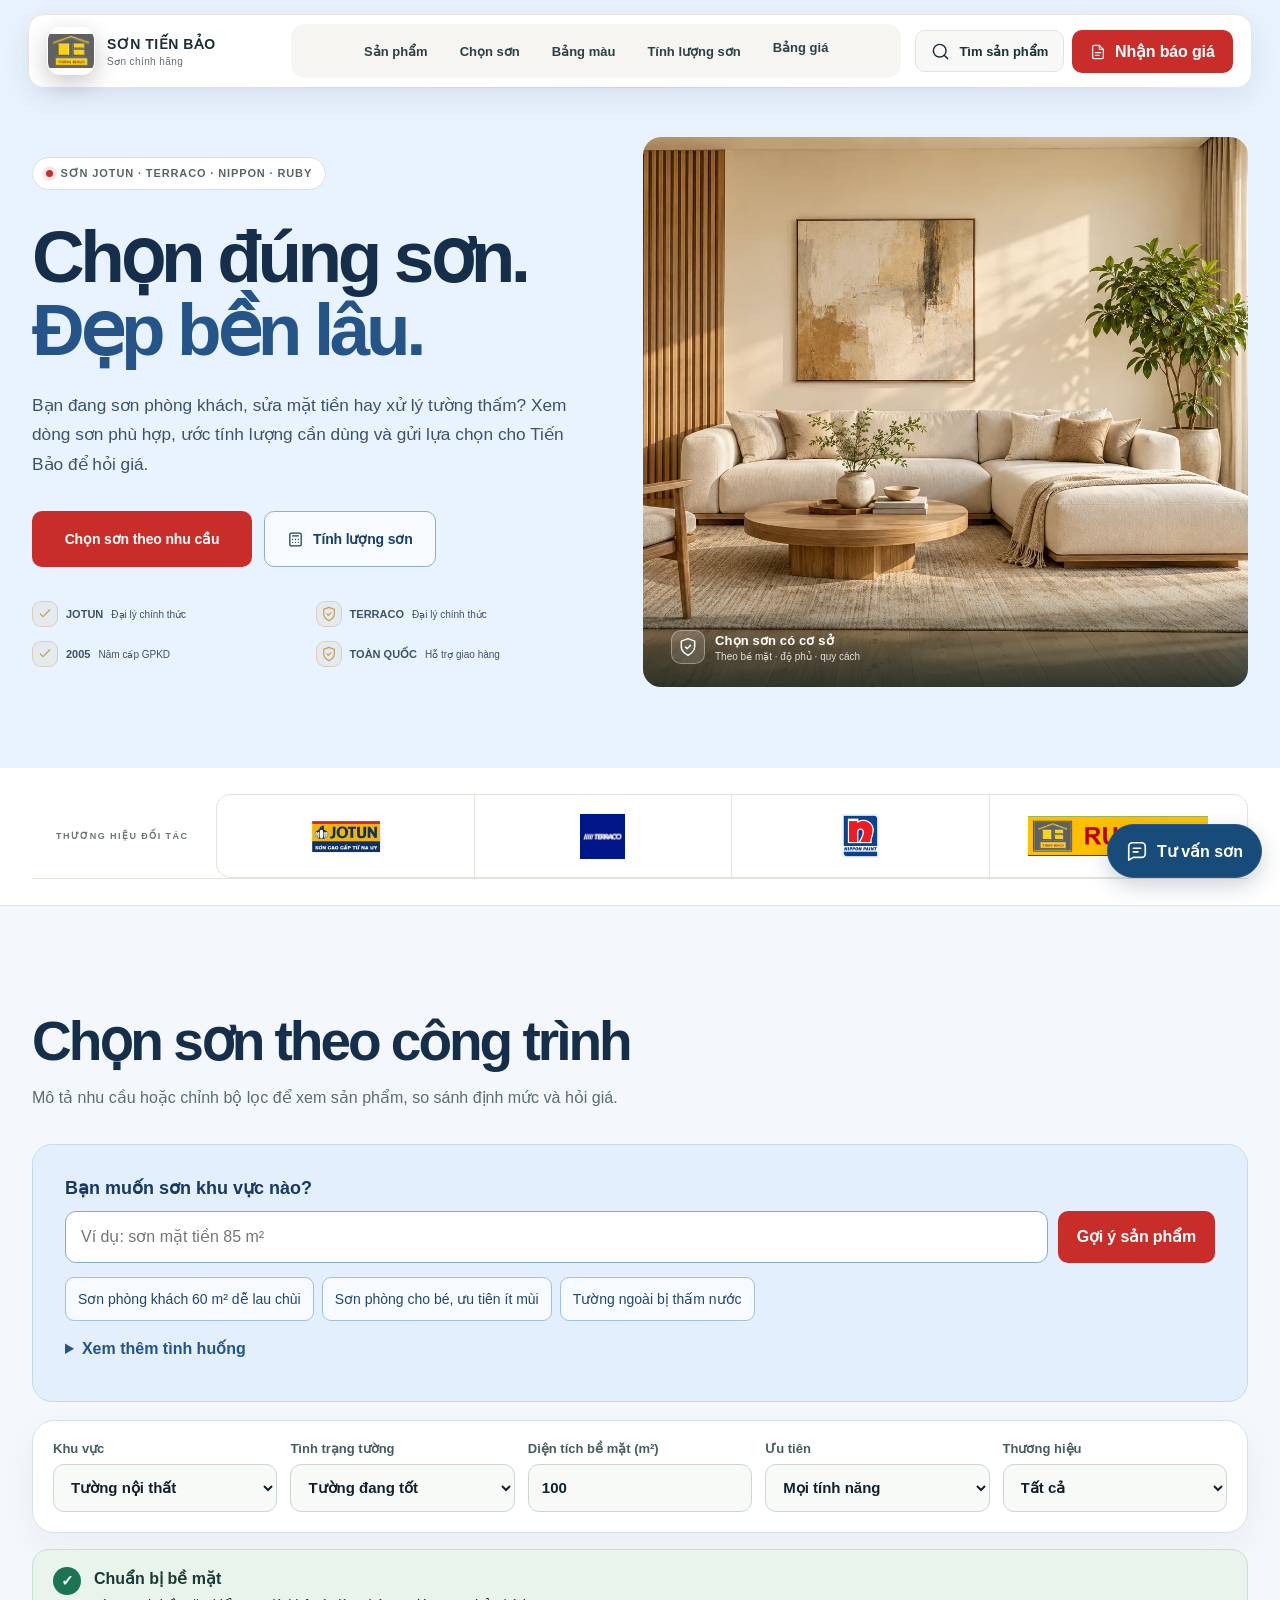
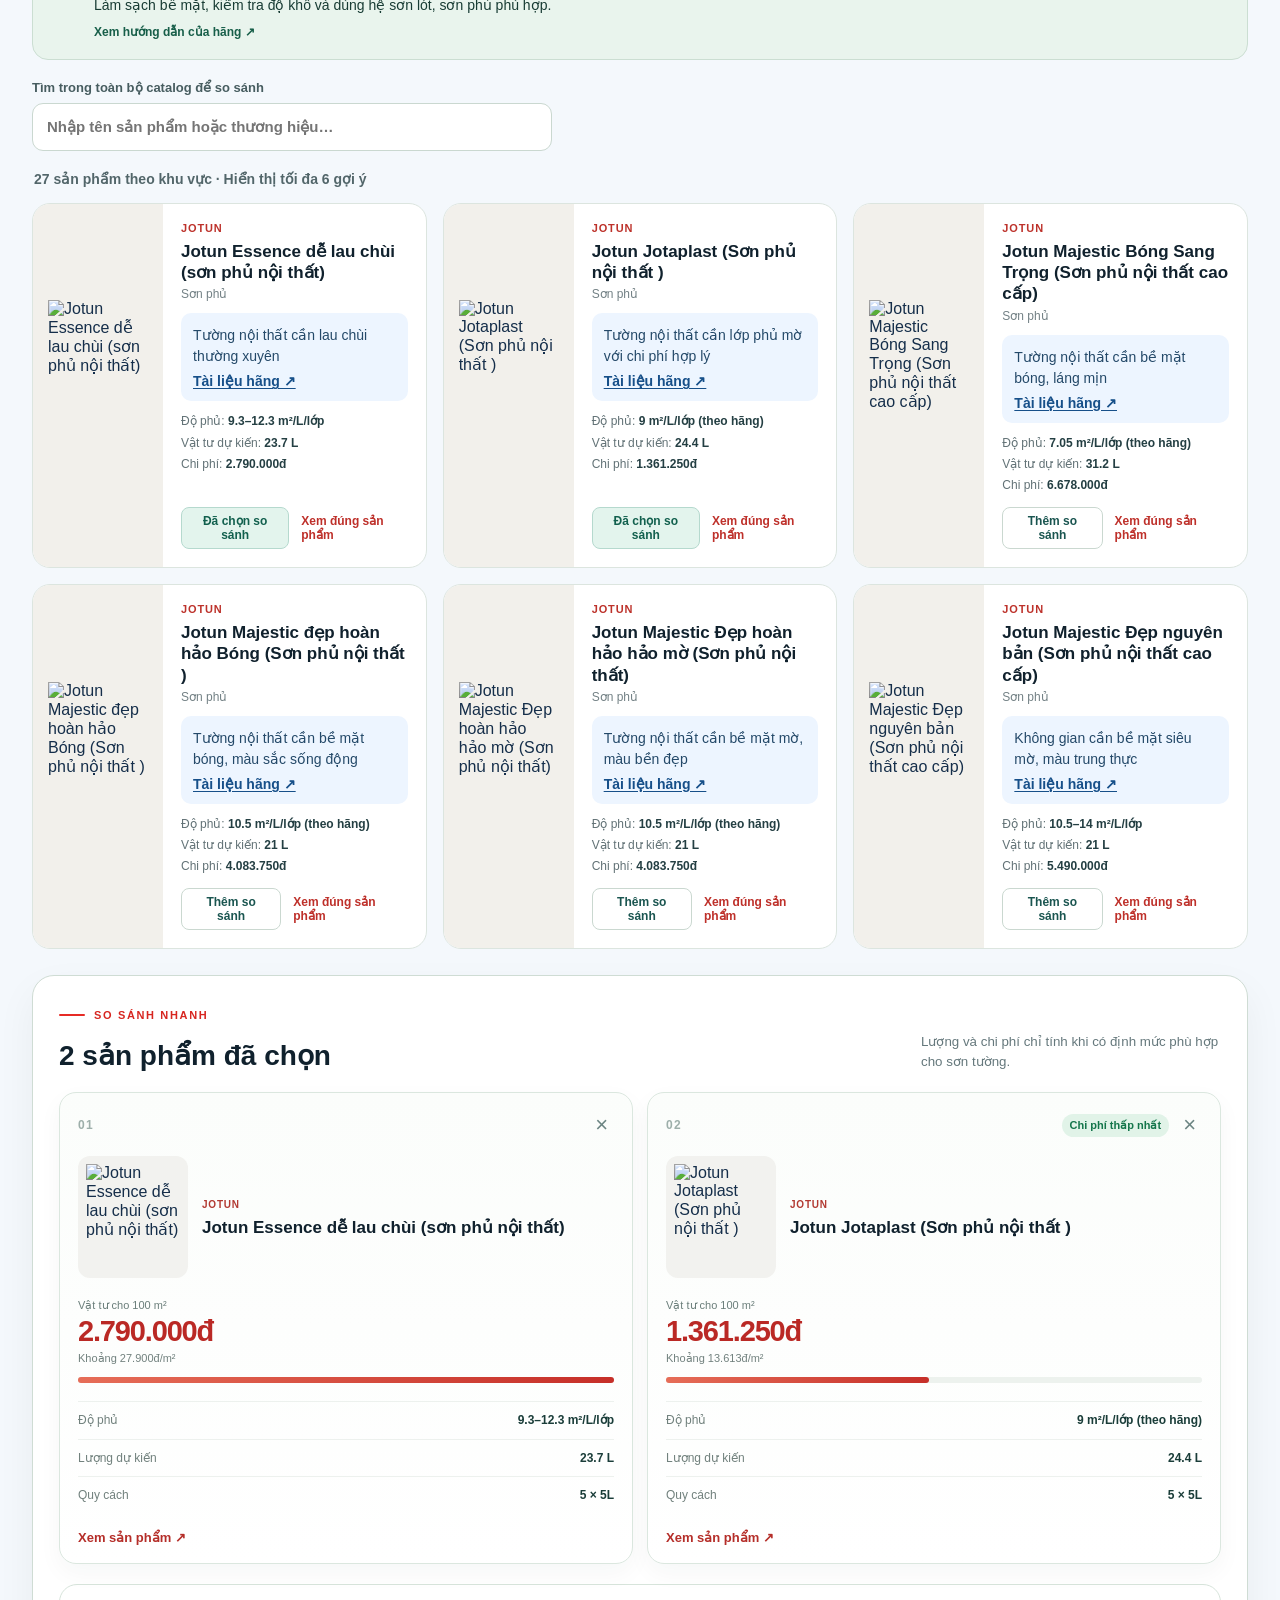
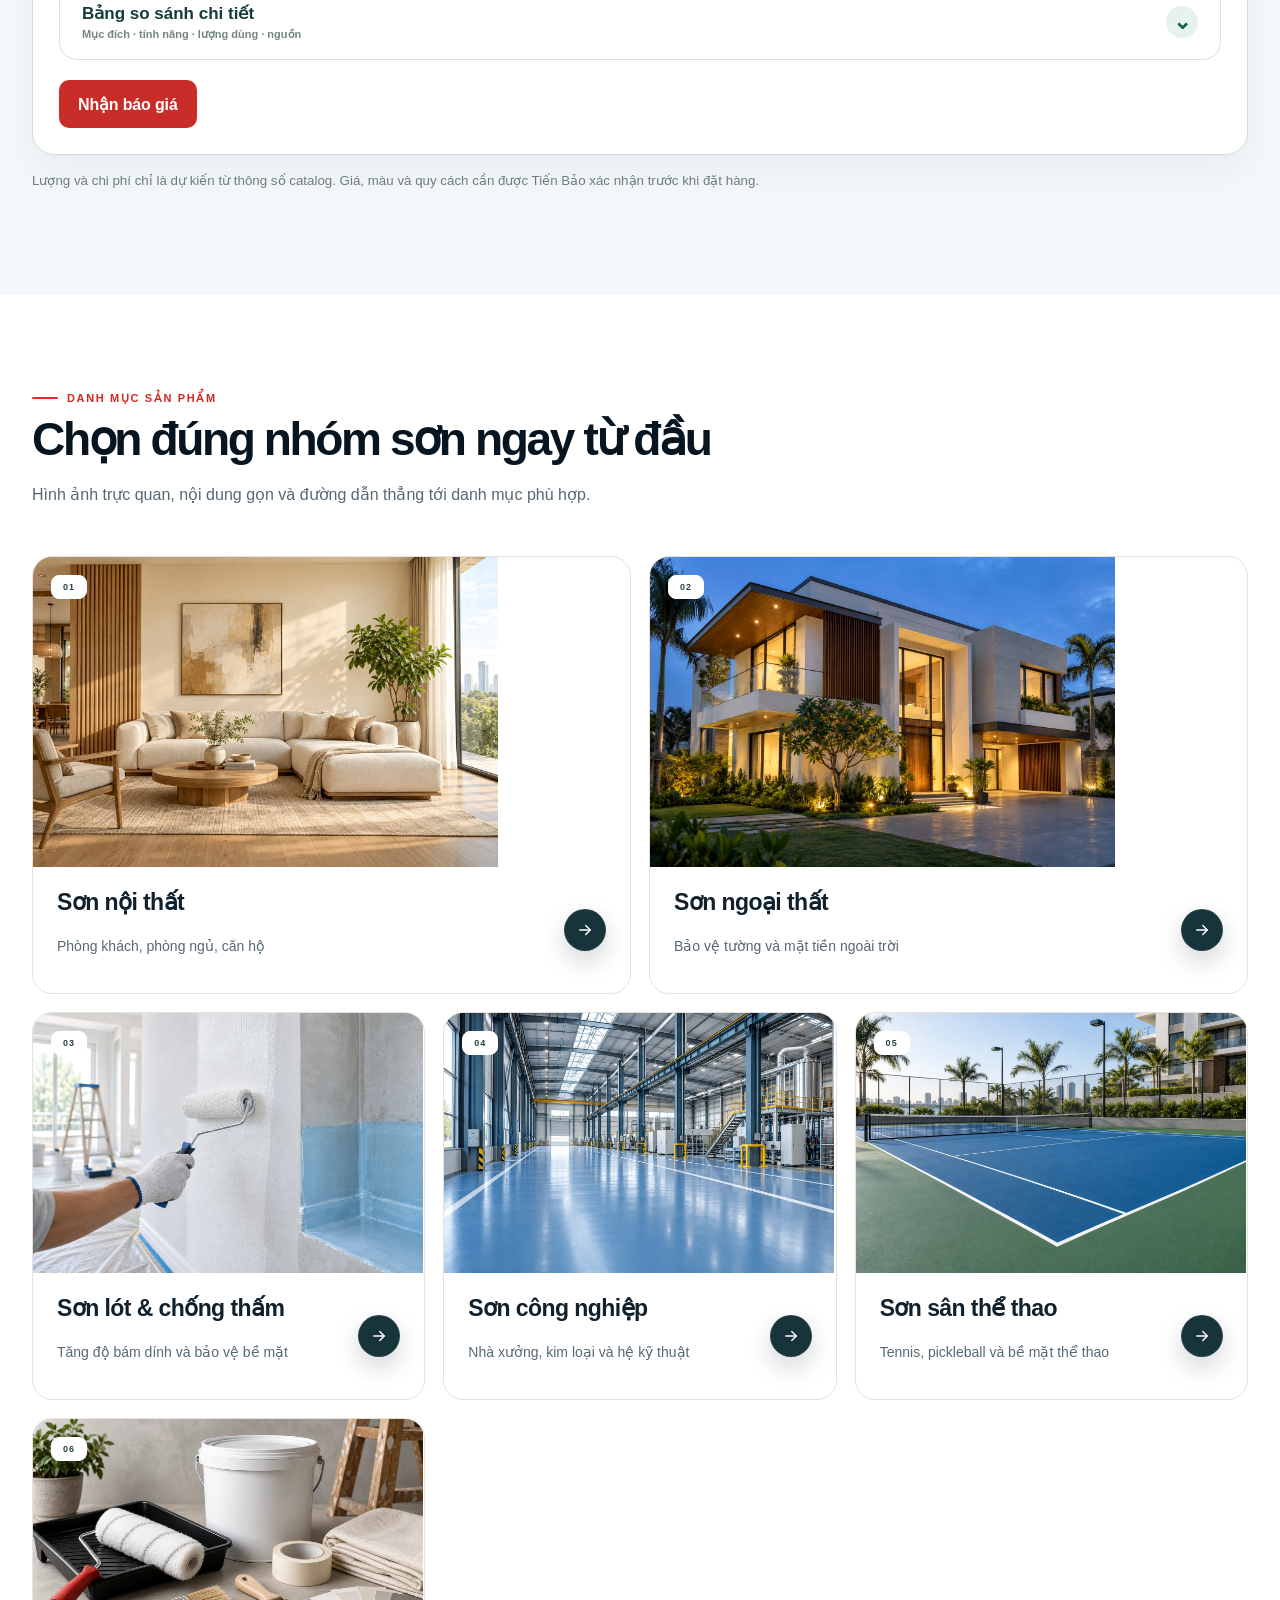
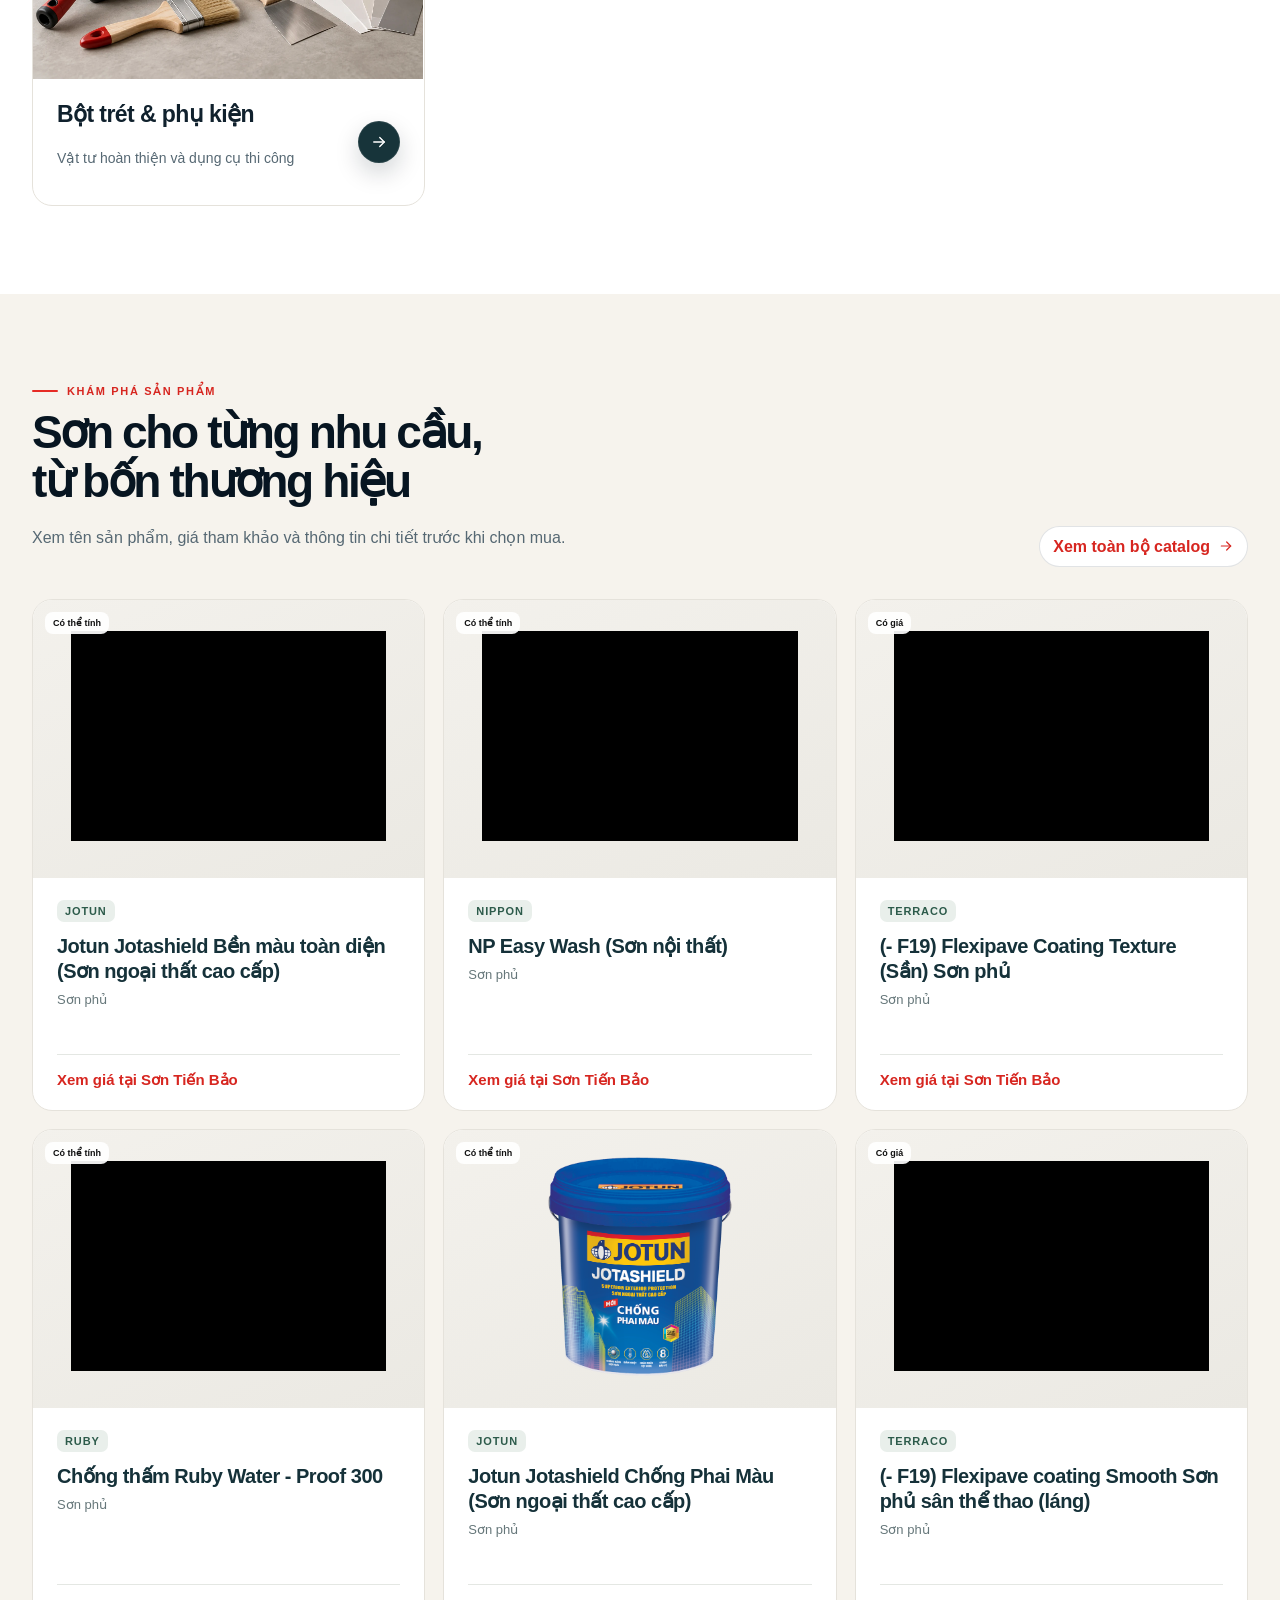
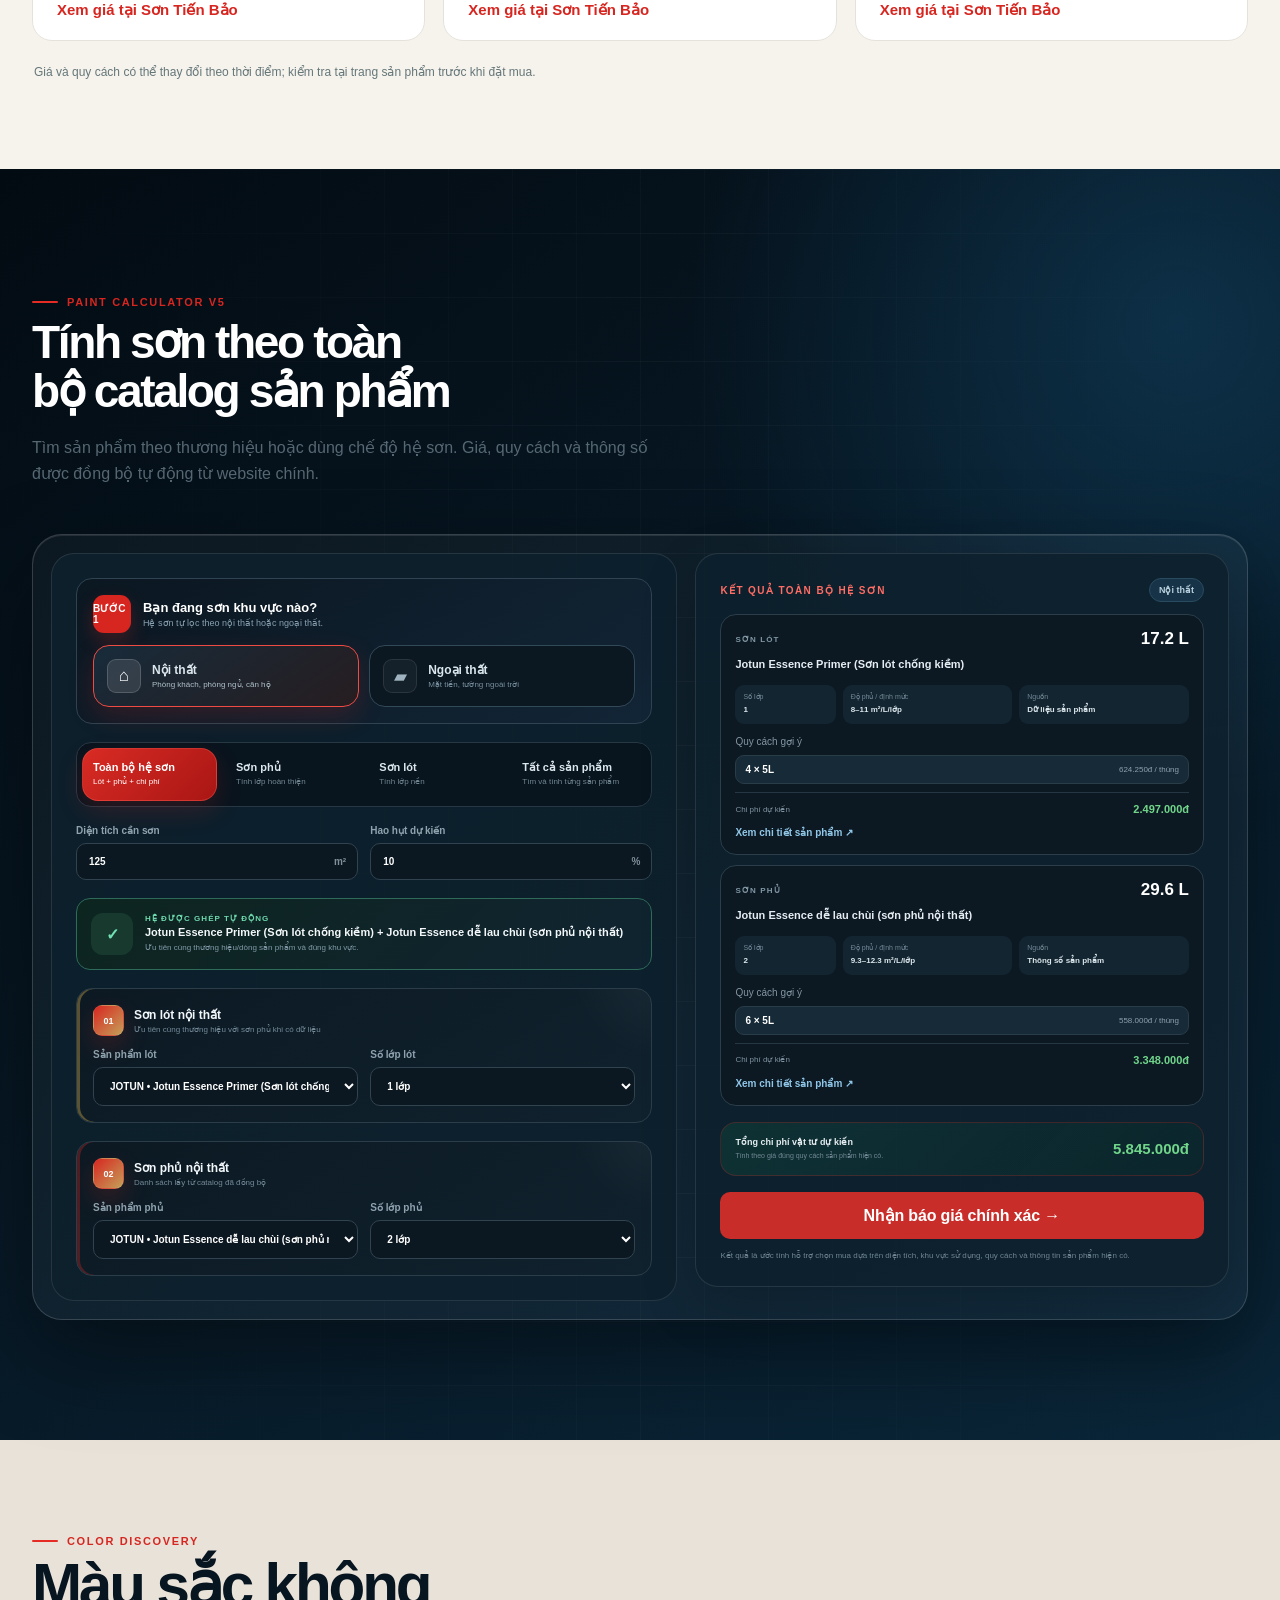
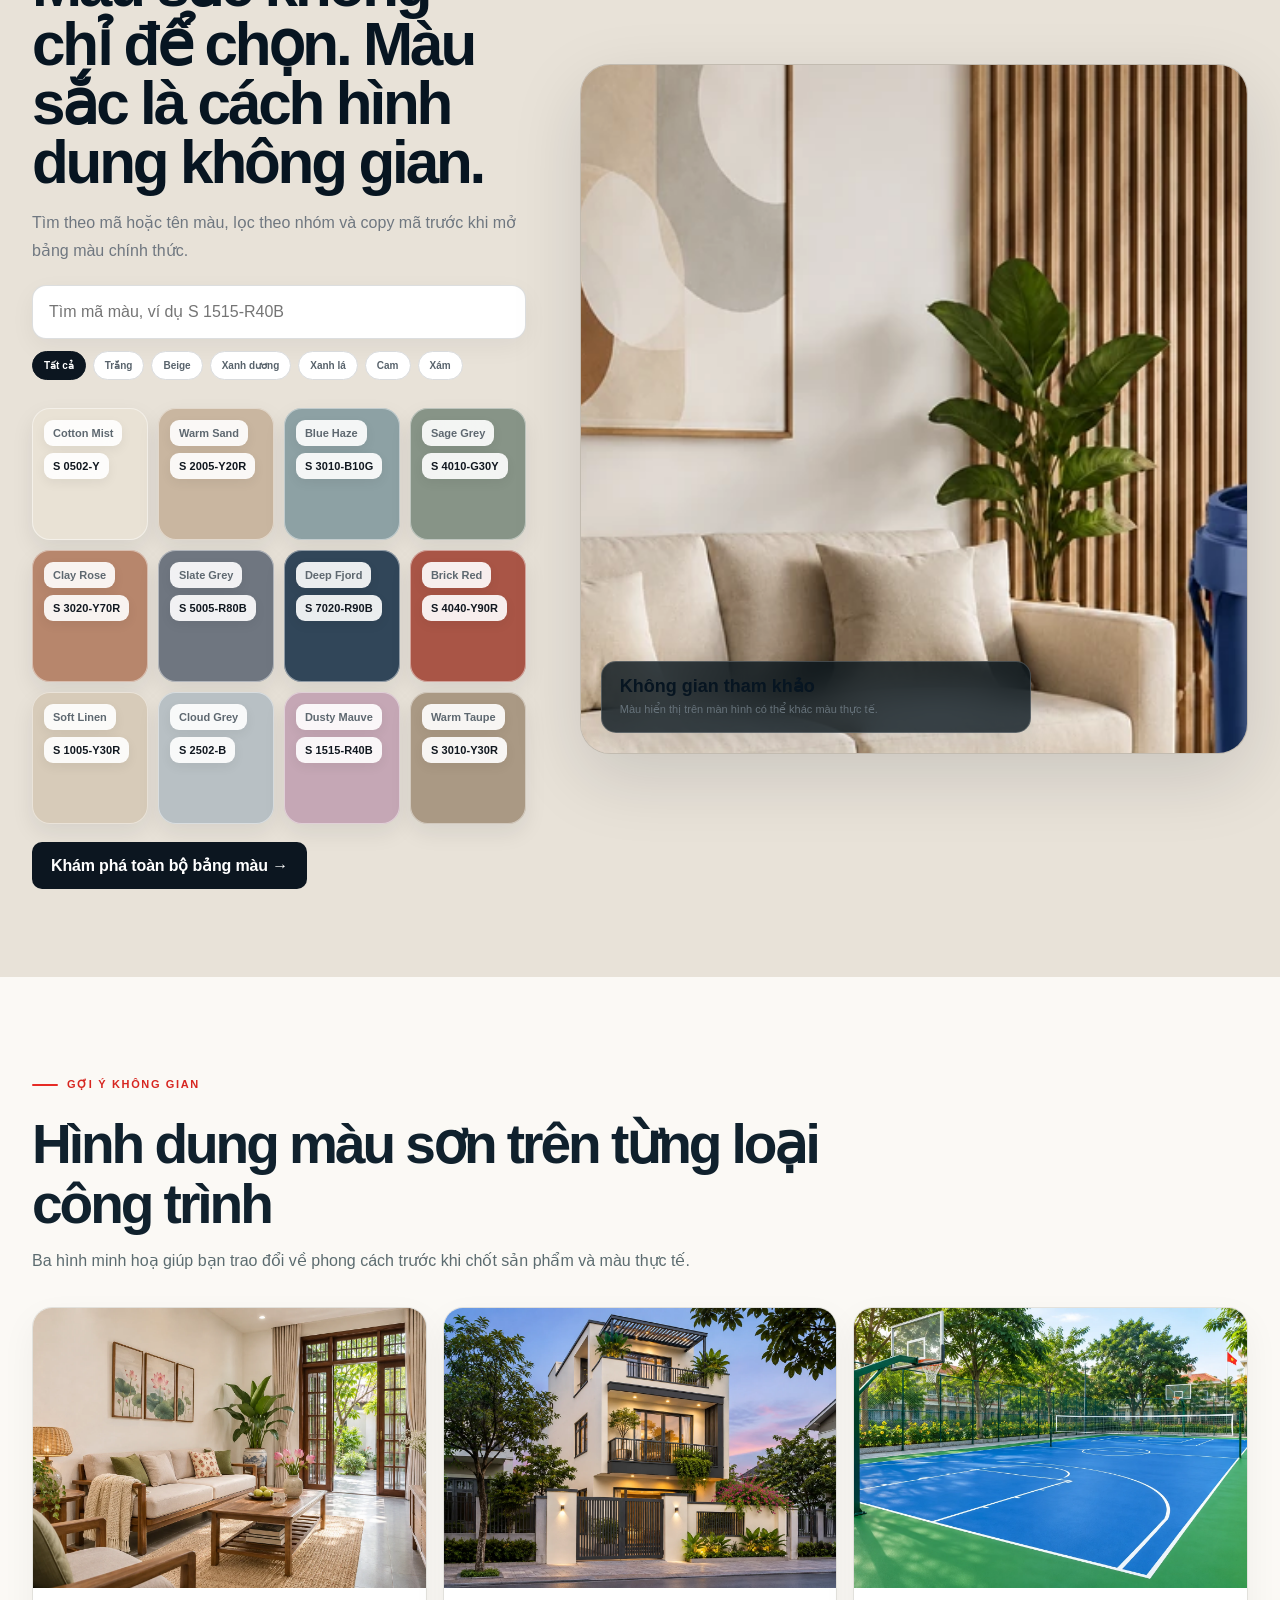
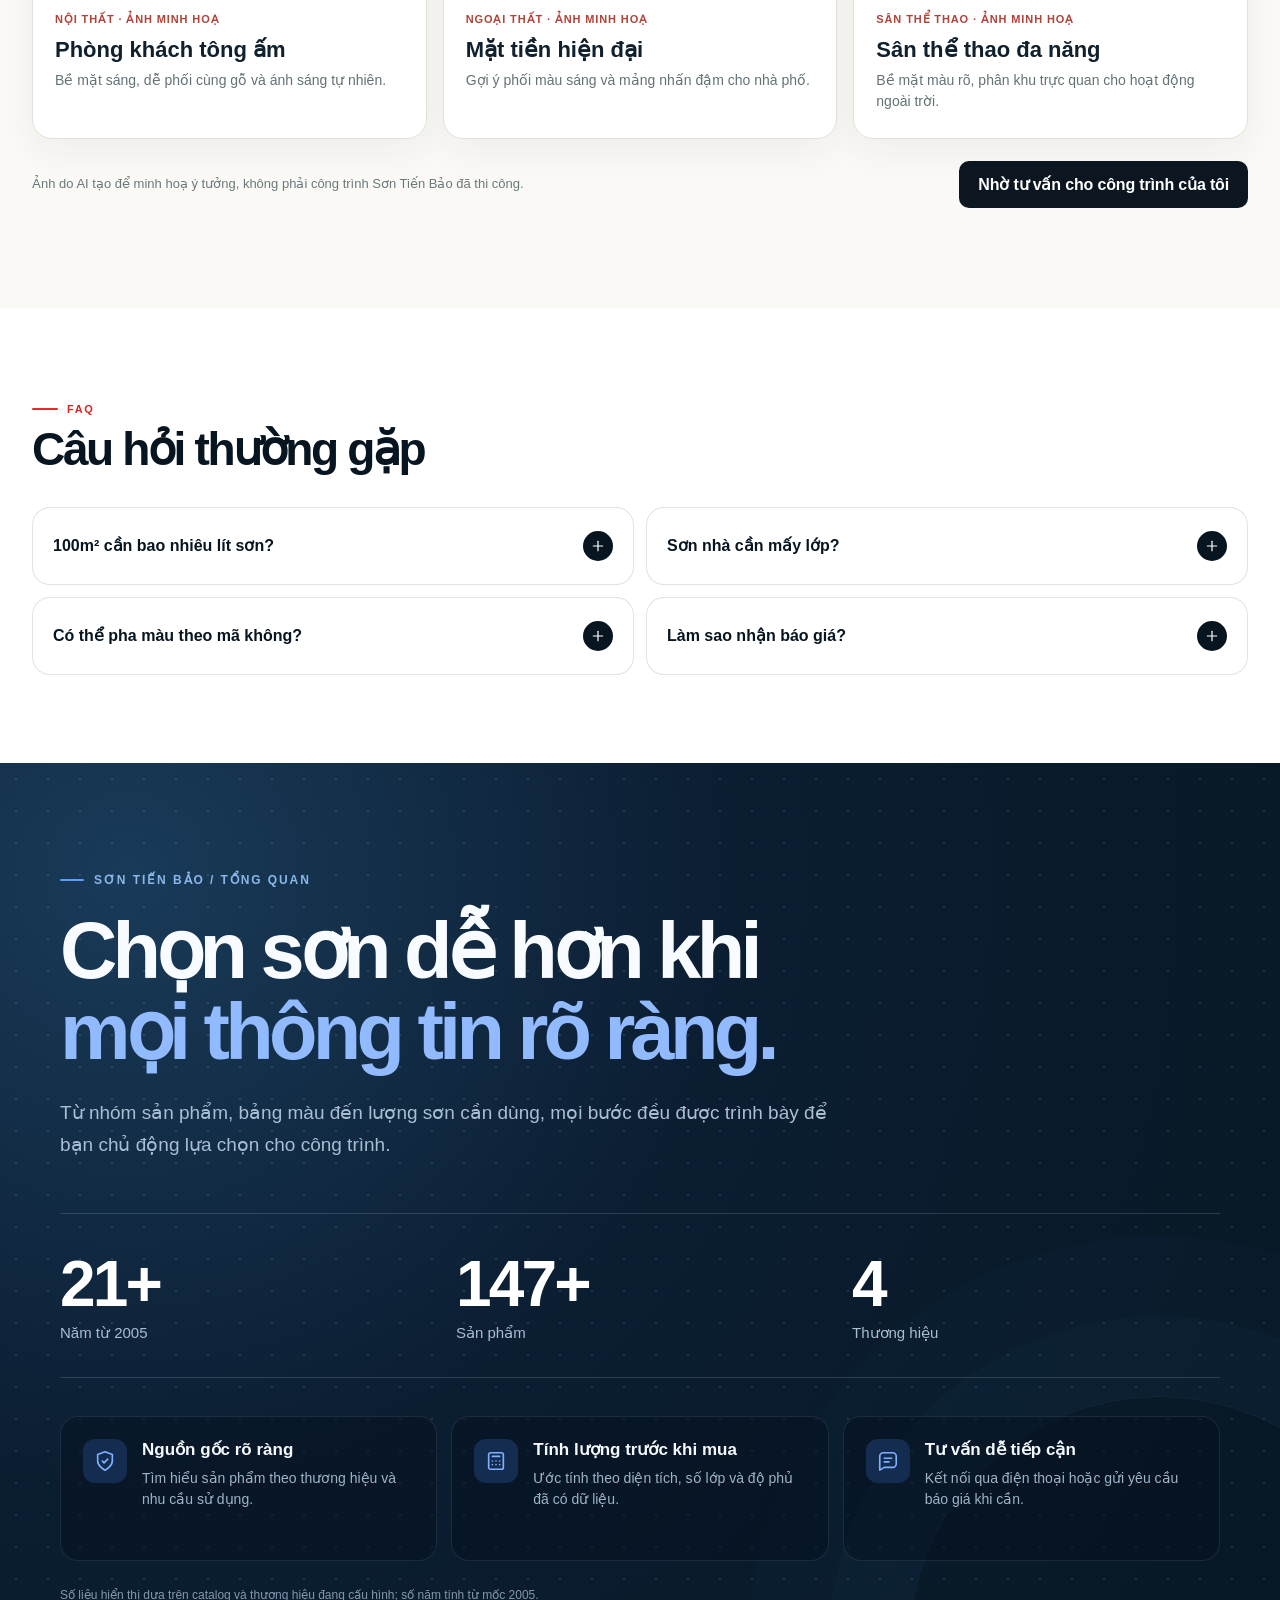
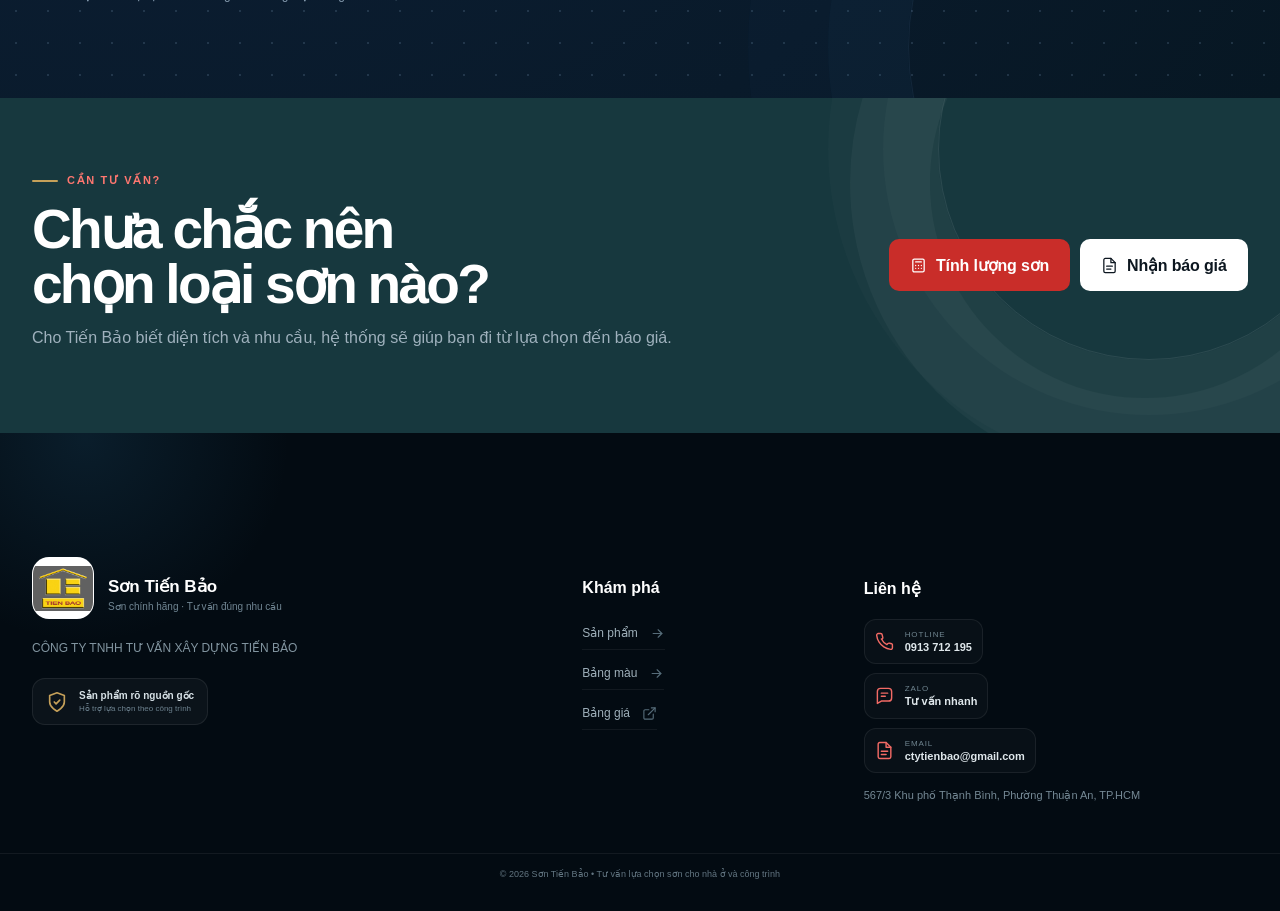
==== commit 89ee8d40: "Extend project filters and add optional serverless paint RAG" ====
--- a/index.html
+++ b/index.html
@@ -4,6 +4,7 @@
   <meta charset="utf-8" />
   <meta name="viewport" content="width=device-width, initial-scale=1" />
   <meta name="theme-color" content="#e9f3ff" />
+  <meta name="stb-paint-rag" content="" />
   <meta http-equiv="Content-Security-Policy" content="default-src 'self'; script-src 'self' https://www.googletagmanager.com; script-src-attr 'none'; style-src 'self' 'unsafe-inline'; img-src 'self' data: blob: https://sontienbao.com https://media.loveitopcdn.com https://www.google-analytics.com; font-src 'self' data:; connect-src 'self' https://sontienbao.com https://www.google-analytics.com https://region1.google-analytics.com; frame-src 'self' https://sontienbao.com; object-src 'none'; base-uri 'self'; form-action 'self' https://sontienbao.com" />
   <meta name="referrer" content="strict-origin-when-cross-origin" />
   <link rel="icon" type="image/png" href="assets/logo-tien-bao-compact.png" />
@@ -13,7 +14,7 @@
   <meta name="description" content="Sơn Tiến Bảo – sơn Jotun, Terraco chính hãng, bảng màu, tính lượng sơn và nhận báo giá." />
   <meta name="robots" content="index,follow" />
   <link rel="canonical" href="https://sontienbao-v7.vercel.app/" />
-  <link rel="stylesheet" href="storefront.css?v=20261123-4" />
+  <link rel="stylesheet" href="storefront.css?v=20261123-6" />
   <script defer src="admin-route.js"></script>
   <script defer src="vendor/react.production.min.js"></script>
   <script defer src="vendor/react-dom.production.min.js"></script>
@@ -29,7 +30,7 @@
   <script defer src="manual-product-overrides.js"></script>
   <script defer src="production-overrides.js?v=20261123-1"></script>
   <script defer src="asset-path-fix.js?v=20260814-1"></script>
-  <script defer src="shopping-tools.js?v=20261123-4"></script>
+  <script defer src="shopping-tools.js?v=20261123-6"></script>
   <script defer src="analytics-config.js?v=20261108-1"></script>
   <script defer src="analytics.js?v=20261119-1"></script>
   <script defer src="vitals.js?v=20261119-3"></script>
--- a/storefront.css
+++ b/storefront.css
@@ -1663,6 +1663,11 @@
 .store .project-brief :is(button,input):focus-visible{outline:3px solid #285e96;outline-offset:3px}
 .store .project-brief-status{margin:12px 0 0;color:#2f5275;font-size:.9375rem}
 .store .project-brief-status:empty{margin:0}
+.store .project-brief-more{margin-top:12px}
+.store .project-brief-more summary{width:fit-content;min-height:36px;padding-top:6px;color:#245488;font-weight:750;cursor:pointer}
+.store .project-brief-more .project-brief-examples{margin-top:4px}
+.store .project-brief-status + .btn{margin-top:10px}
+.store .paint-rag-answer{white-space:pre-line;line-height:1.55}
 .store .paint-chatbot{--chat-bottom:22px;position:fixed;right:max(18px,env(safe-area-inset-right));bottom:var(--chat-bottom);z-index:985}
 .store .paint-chatbot-launch{min-height:54px;display:flex;align-items:center;gap:9px;padding:0 18px;border:1px solid #275a8a;border-radius:999px;background:#174b79;color:#fff;font:inherit;font-weight:750;box-shadow:0 8px 22px #142e4b35}
 .store .paint-chatbot-launch .ui-icon{width:22px;height:22px}
@@ -1688,6 +1693,10 @@
 .store .paint-chatbot-turn{padding:clamp(14px,2vw,20px);background:#fff;border:1px solid #c9ddef;border-radius:12px;overflow-wrap:anywhere}
 .store .paint-chatbot-turn h3{margin:0 0 10px;font-size:1.125rem}
 .store .paint-chatbot-turn h4{margin:0 0 6px;font-size:1rem}
+.store .paint-chatbot-context{margin:0 0 12px;padding:10px;border-radius:9px;background:#e9f3ff;line-height:1.5}
+.store .paint-chatbot-steps{margin:8px 0;padding-left:22px;line-height:1.55}
+.store .paint-chatbot-steps li + li{margin-top:5px}
+.store .paint-chatbot-answer .paint-chatbot-note{margin-top:8px}
 .store .paint-chatbot-answer + .paint-chatbot-answer{border-top:1px solid #d8e5ef;padding-top:14px;margin-top:14px}
 .store .paint-chatbot-answer p{margin:0;line-height:1.55}
 .store .paint-chatbot-sources{padding-left:20px;margin:8px 0;font-size:.875rem}
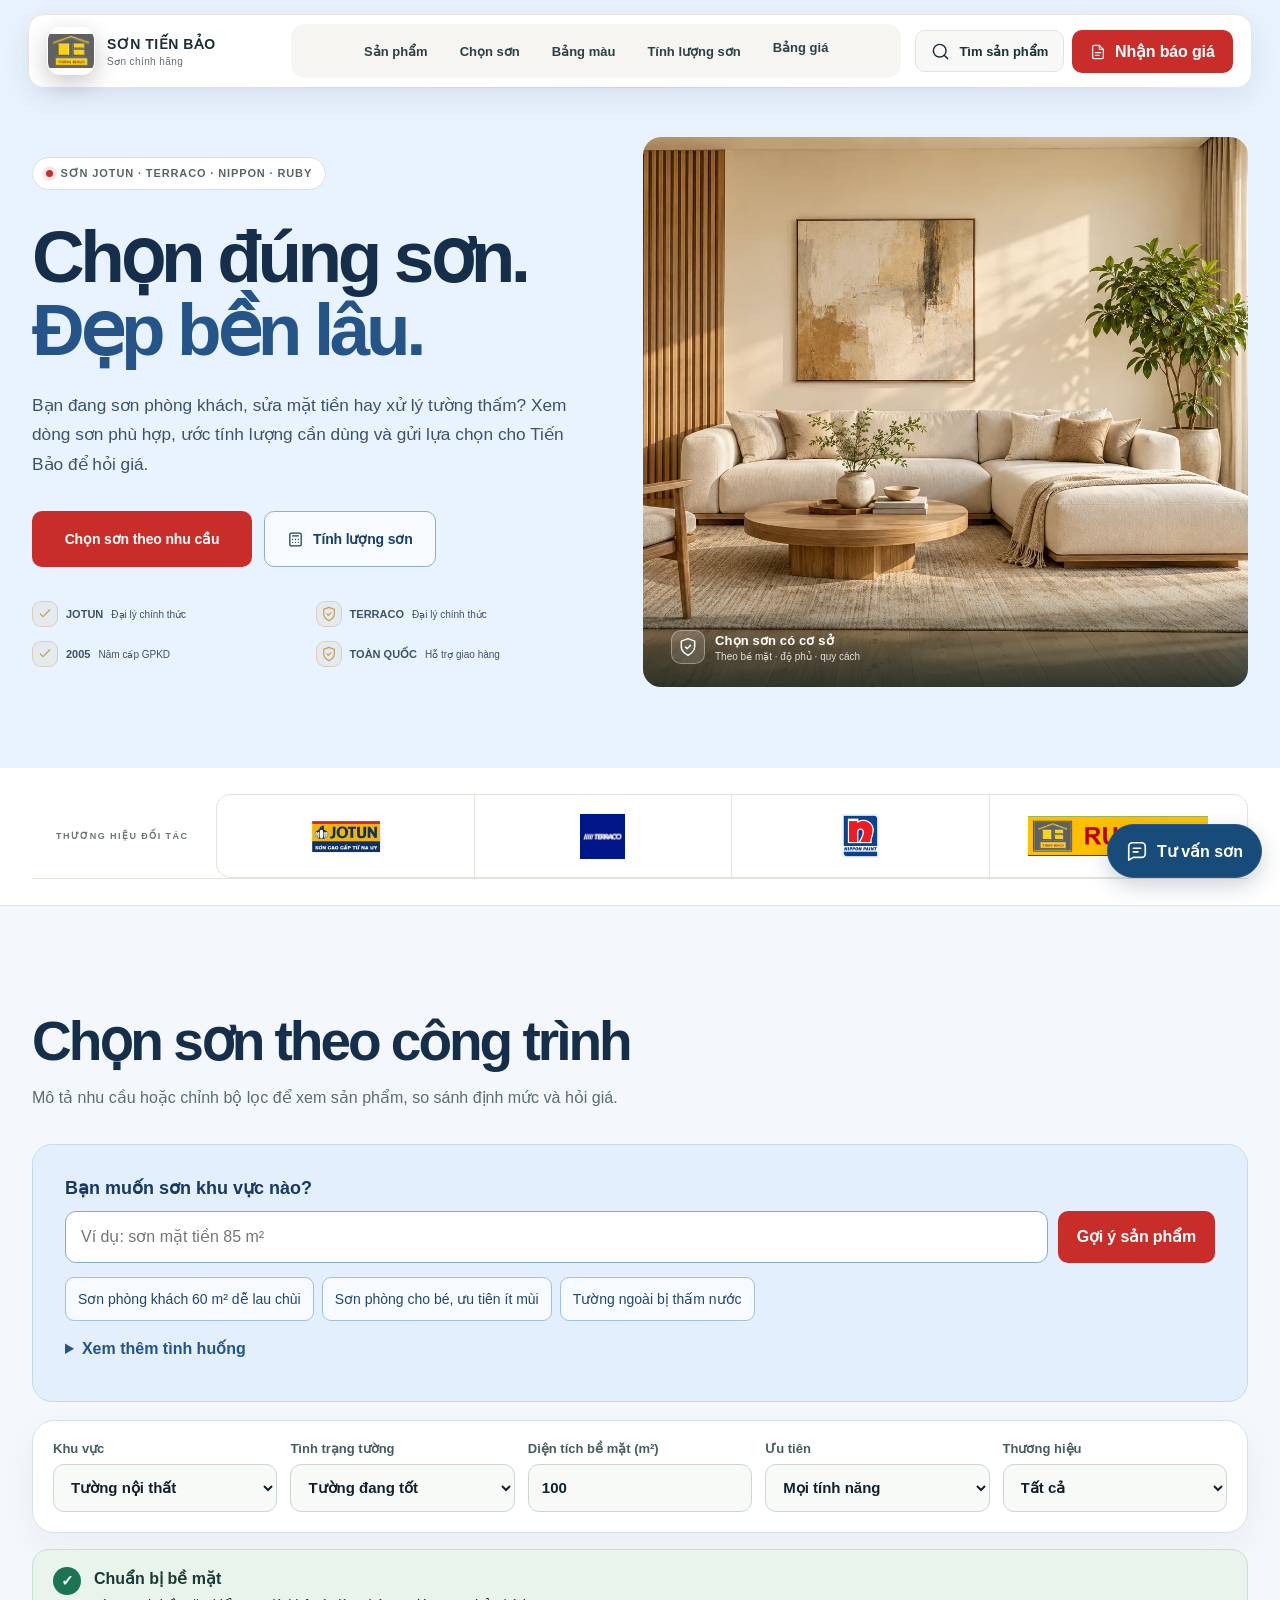
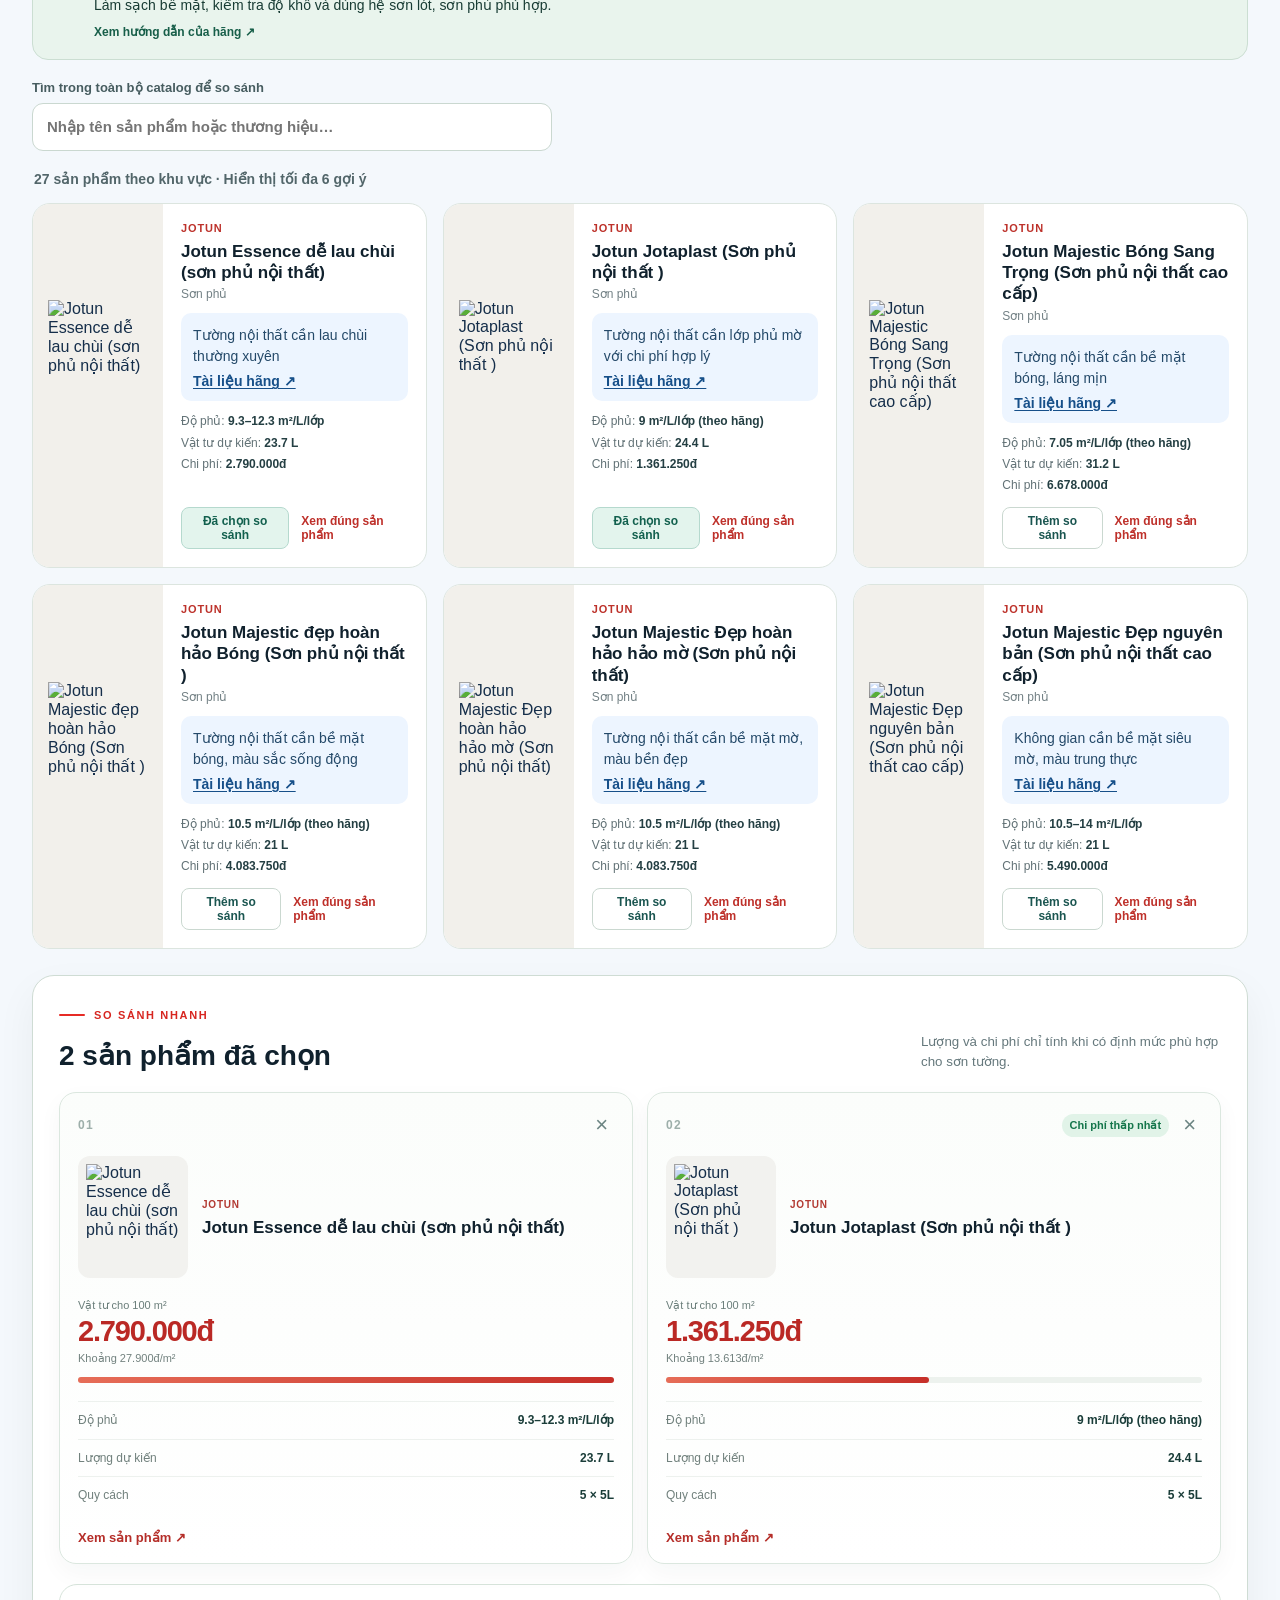
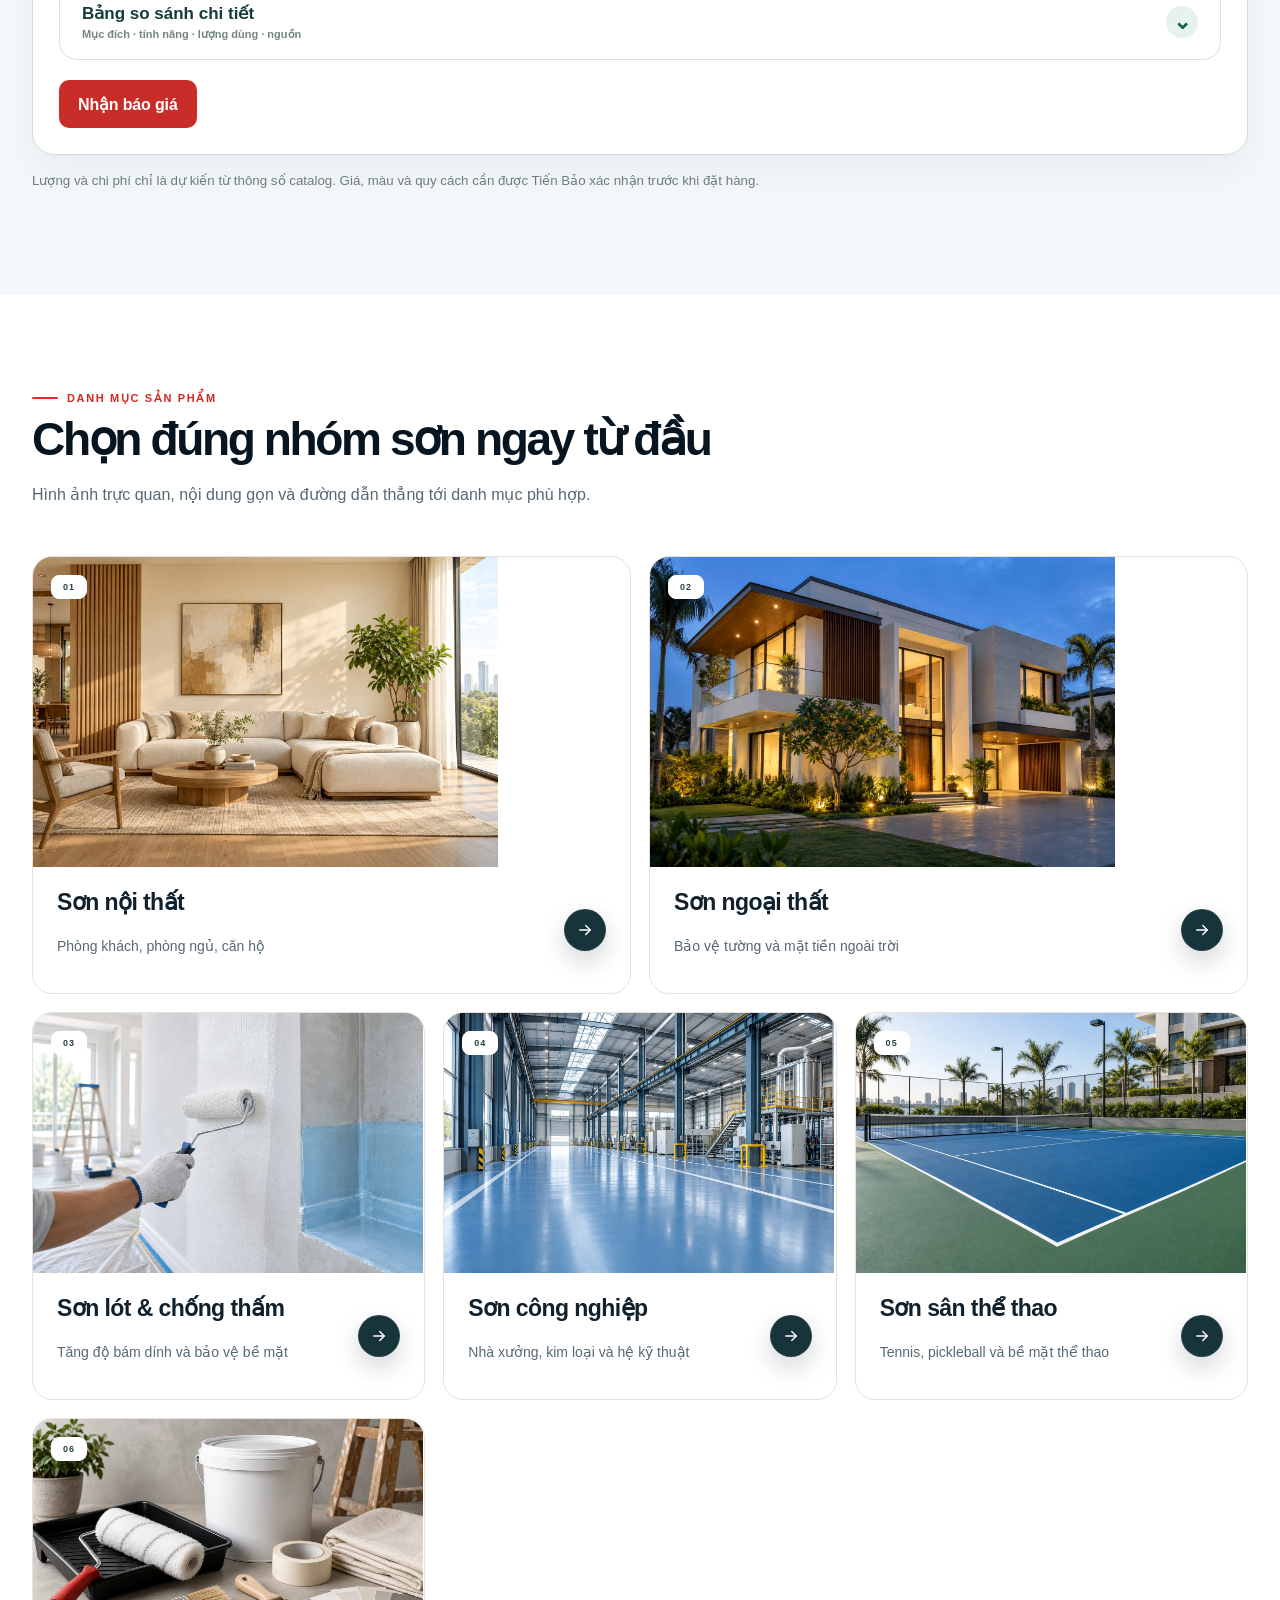
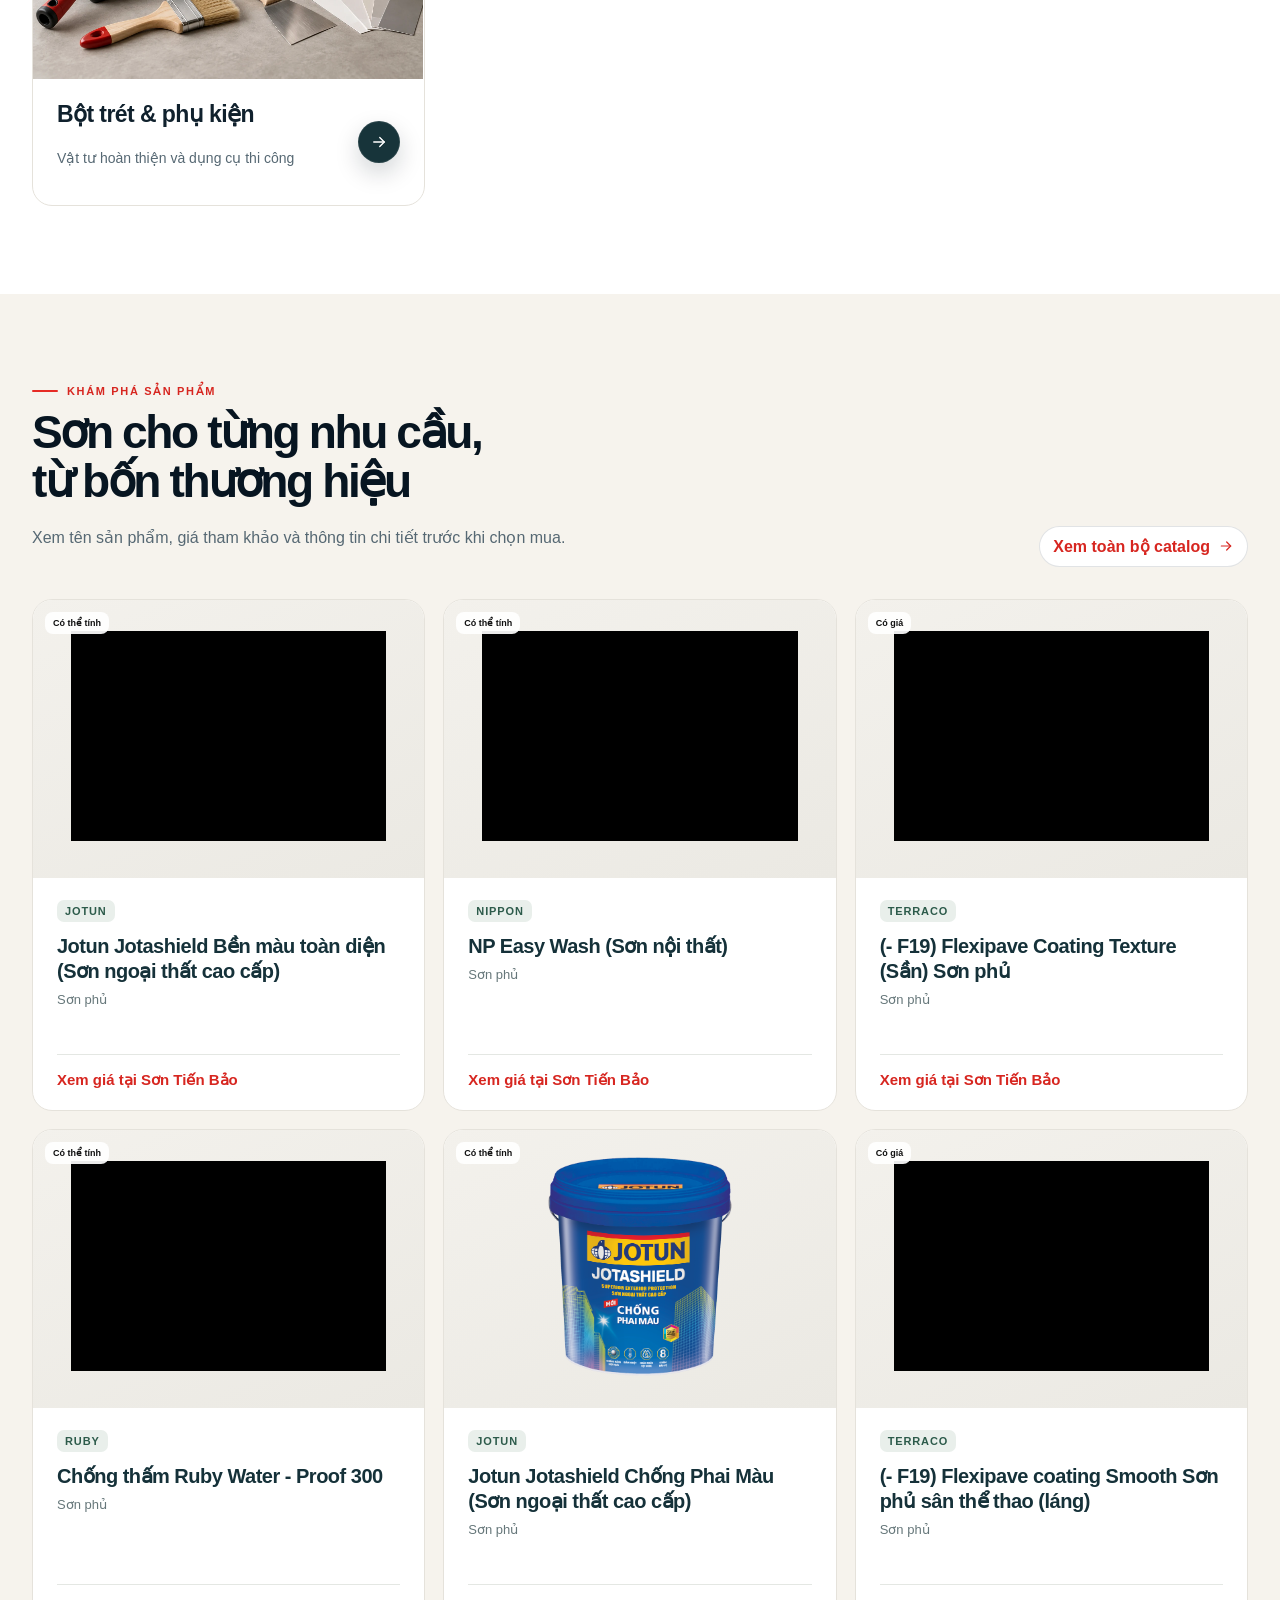
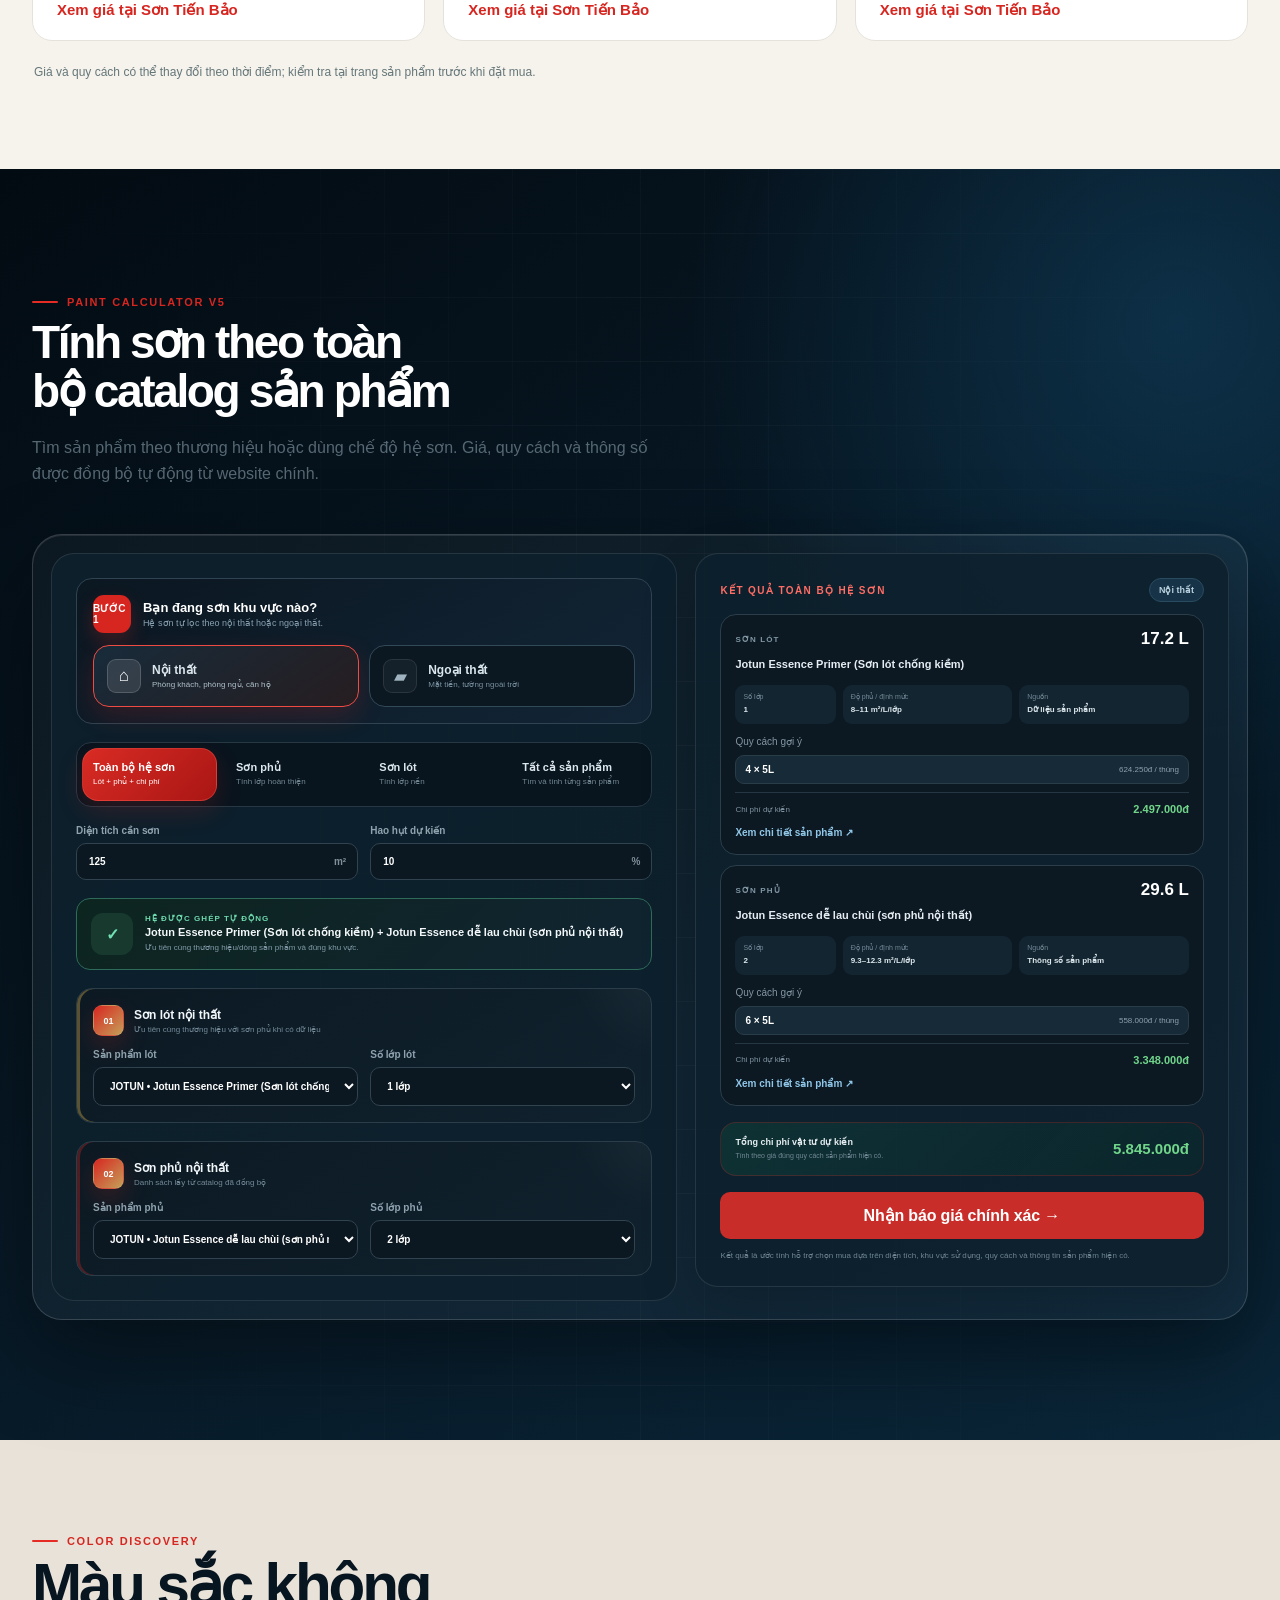
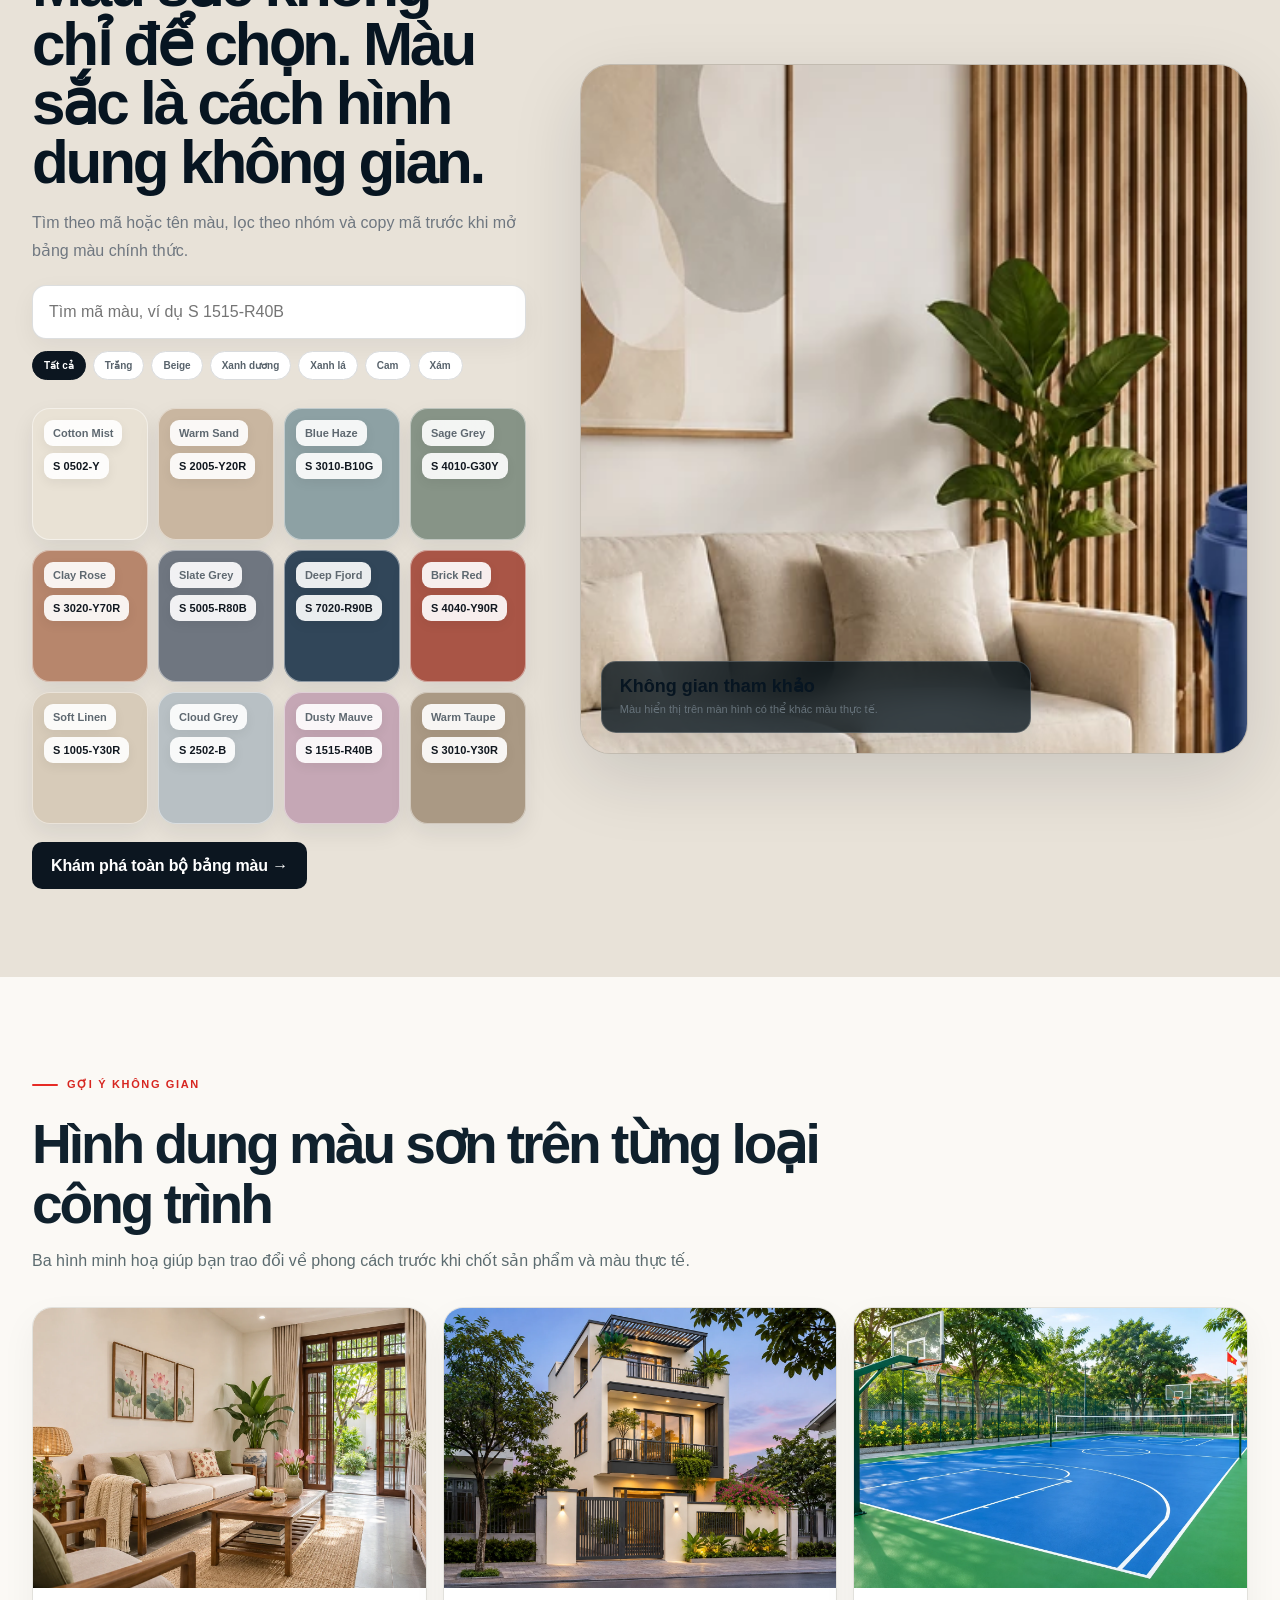
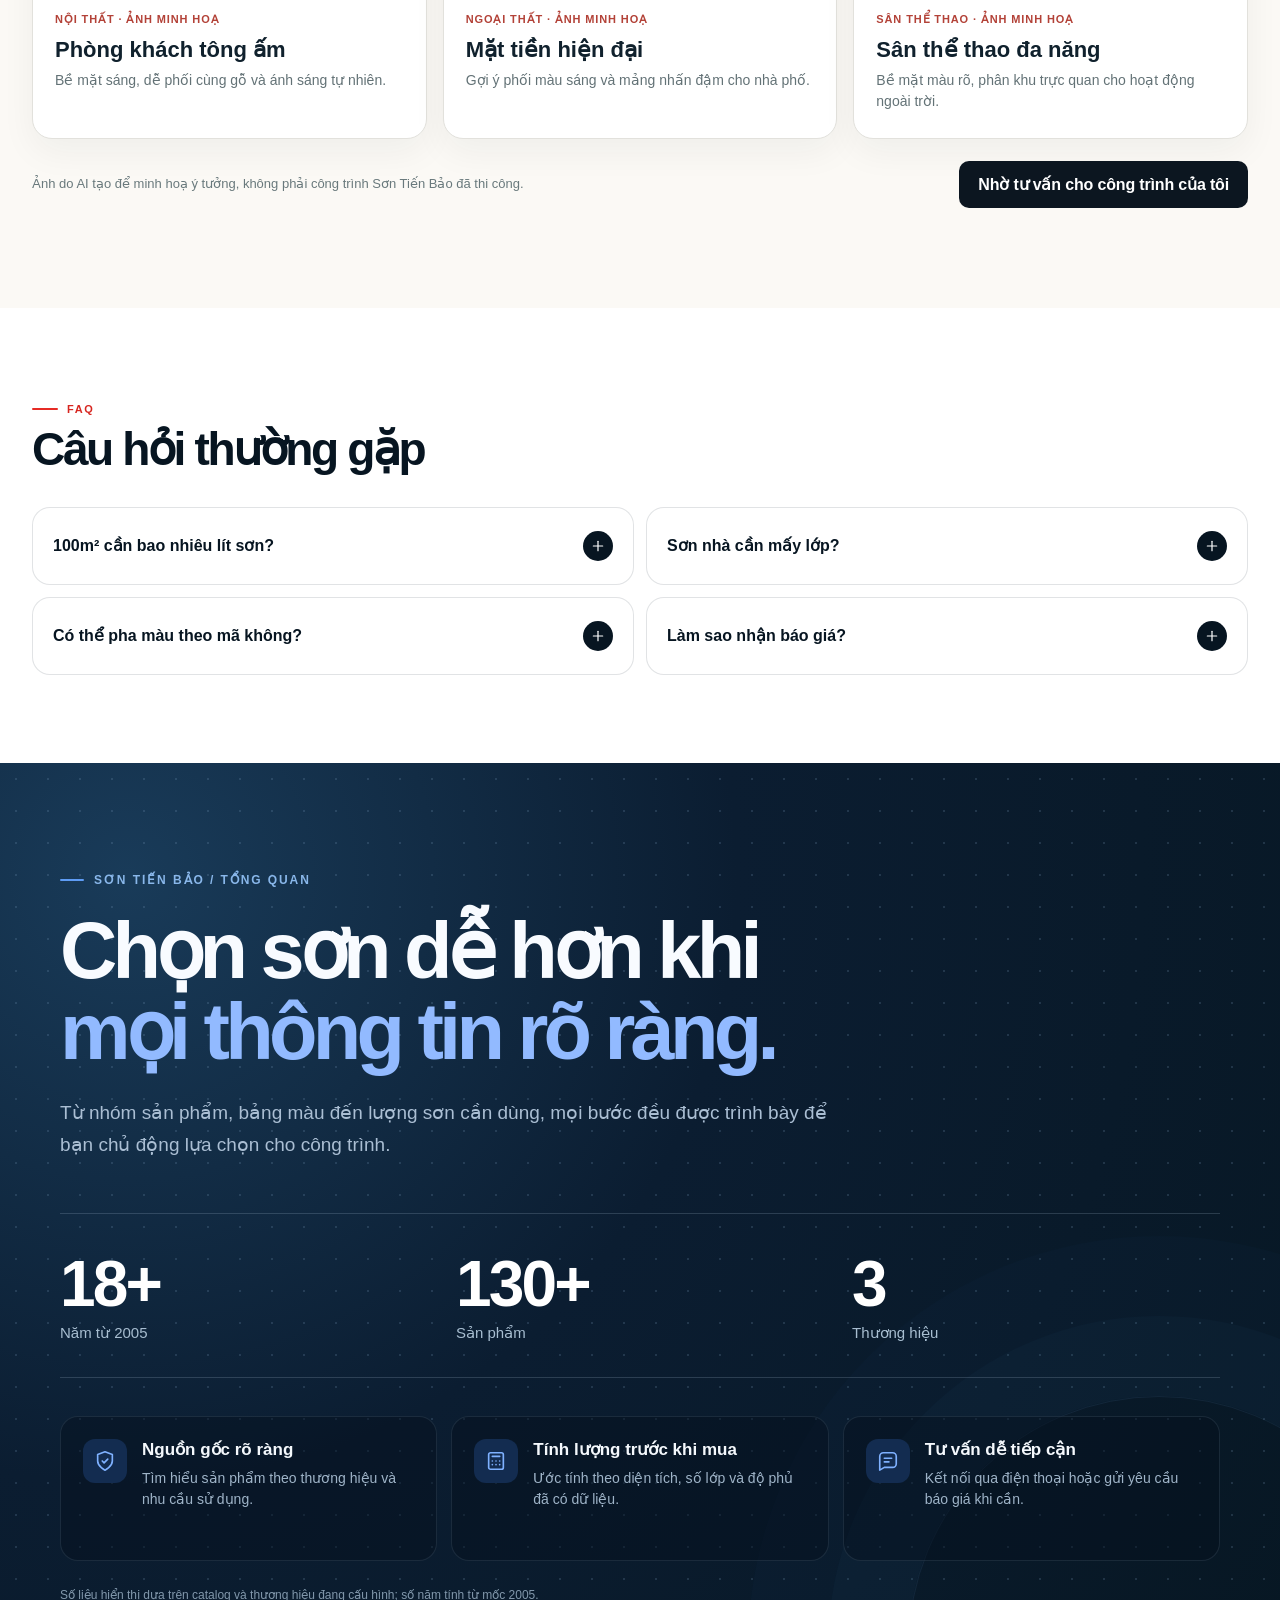
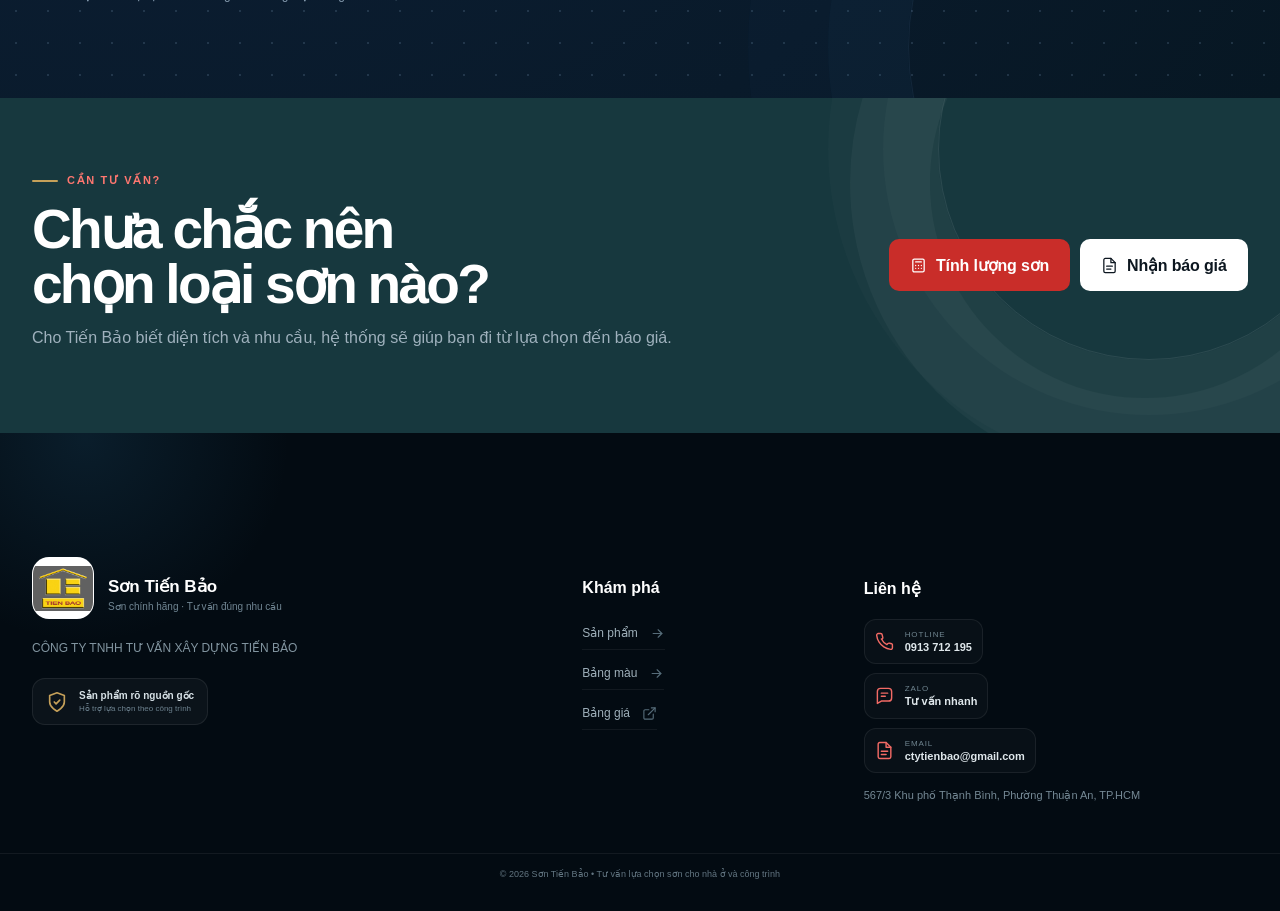
==== commit 66c7d6ce: "Enable free Workers AI paint advice on production" ====
--- a/index.html
+++ b/index.html
@@ -4,8 +4,8 @@
   <meta charset="utf-8" />
   <meta name="viewport" content="width=device-width, initial-scale=1" />
   <meta name="theme-color" content="#e9f3ff" />
-  <meta name="stb-paint-rag" content="" />
-  <meta http-equiv="Content-Security-Policy" content="default-src 'self'; script-src 'self' https://www.googletagmanager.com; script-src-attr 'none'; style-src 'self' 'unsafe-inline'; img-src 'self' data: blob: https://sontienbao.com https://media.loveitopcdn.com https://www.google-analytics.com; font-src 'self' data:; connect-src 'self' https://sontienbao.com https://www.google-analytics.com https://region1.google-analytics.com; frame-src 'self' https://sontienbao.com; object-src 'none'; base-uri 'self'; form-action 'self' https://sontienbao.com" />
+  <meta name="stb-paint-rag" content="https://tien-bao-paint-rag.sontienbao-v7.workers.dev/ask" />
+  <meta http-equiv="Content-Security-Policy" content="default-src 'self'; script-src 'self' https://www.googletagmanager.com; script-src-attr 'none'; style-src 'self' 'unsafe-inline'; img-src 'self' data: blob: https://sontienbao.com https://media.loveitopcdn.com https://www.google-analytics.com; font-src 'self' data:; connect-src 'self' https://sontienbao.com https://www.google-analytics.com https://region1.google-analytics.com https://tien-bao-paint-rag.sontienbao-v7.workers.dev; frame-src 'self' https://sontienbao.com; object-src 'none'; base-uri 'self'; form-action 'self' https://sontienbao.com" />
   <meta name="referrer" content="strict-origin-when-cross-origin" />
   <link rel="icon" type="image/png" href="assets/logo-tien-bao-compact.png" />
   <title>Sơn Tiến Bảo – Sơn chính hãng cho không gian đẹp bền lâu</title>
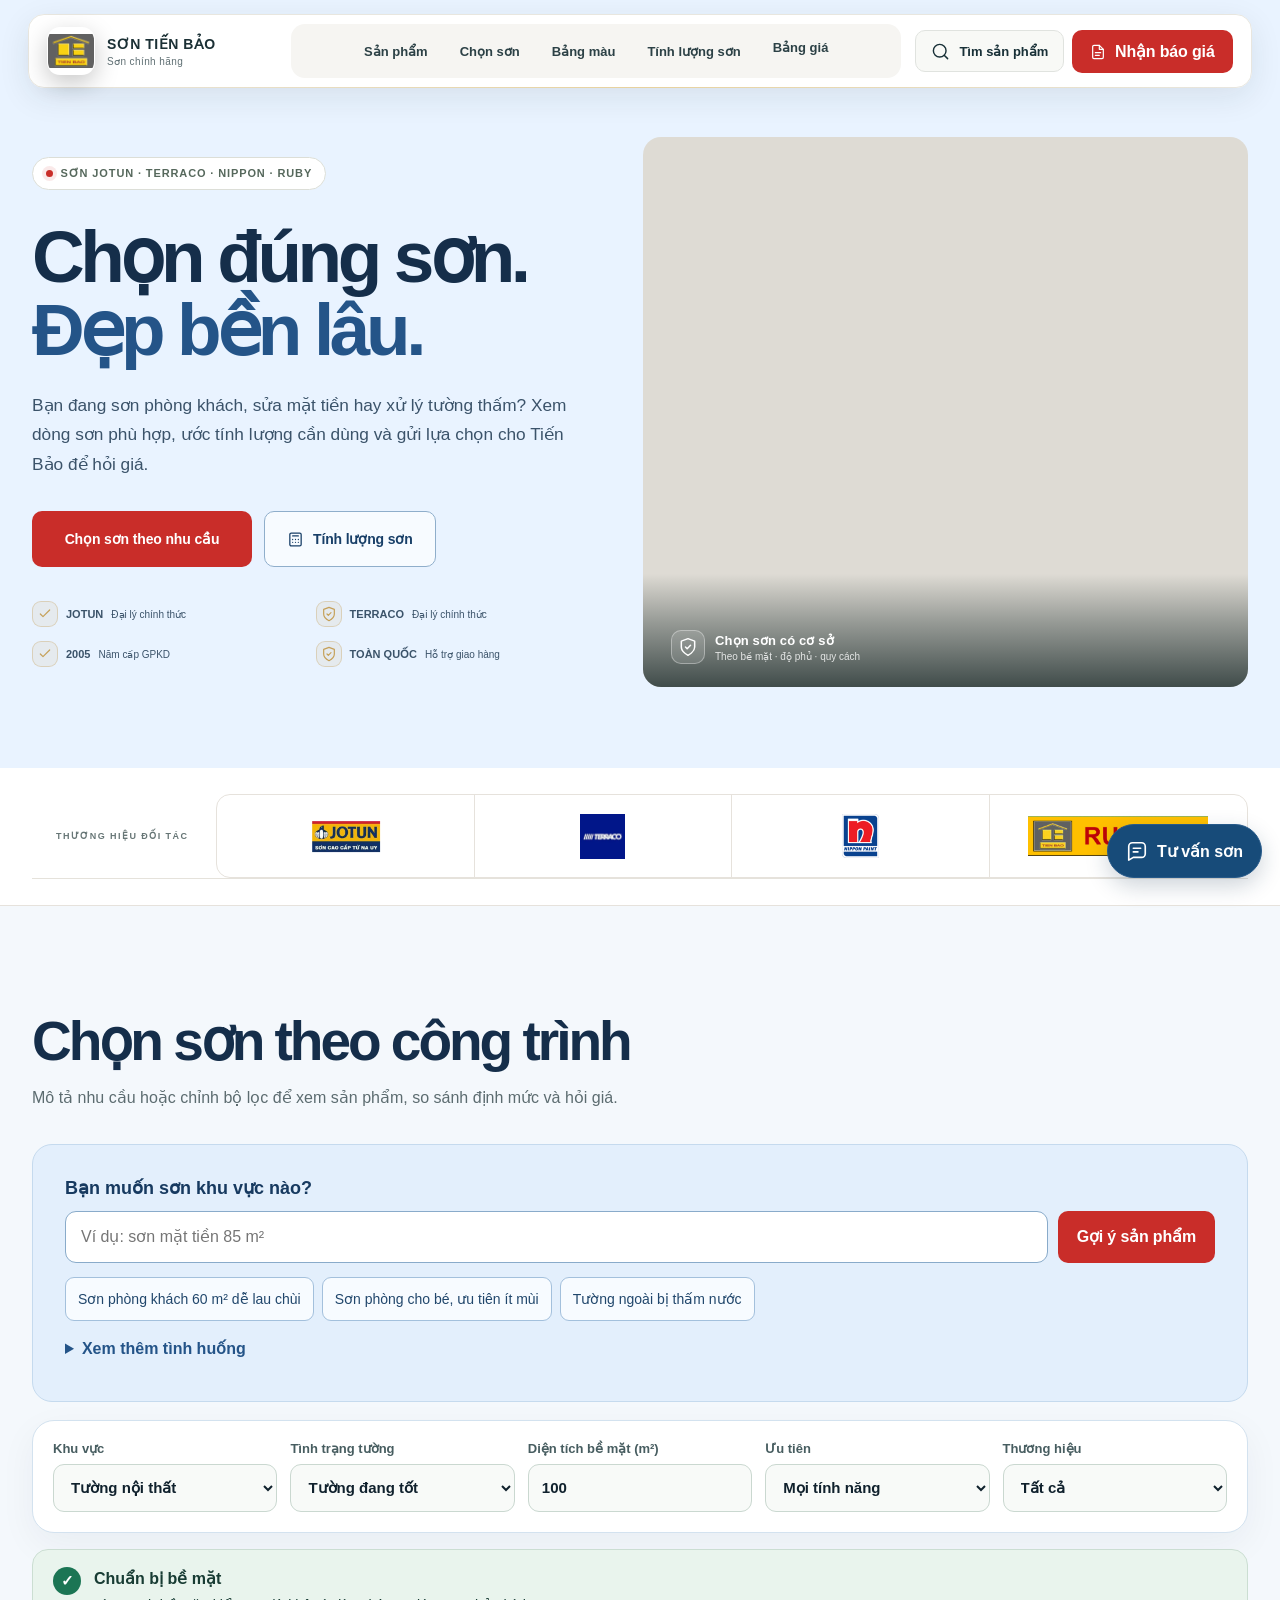
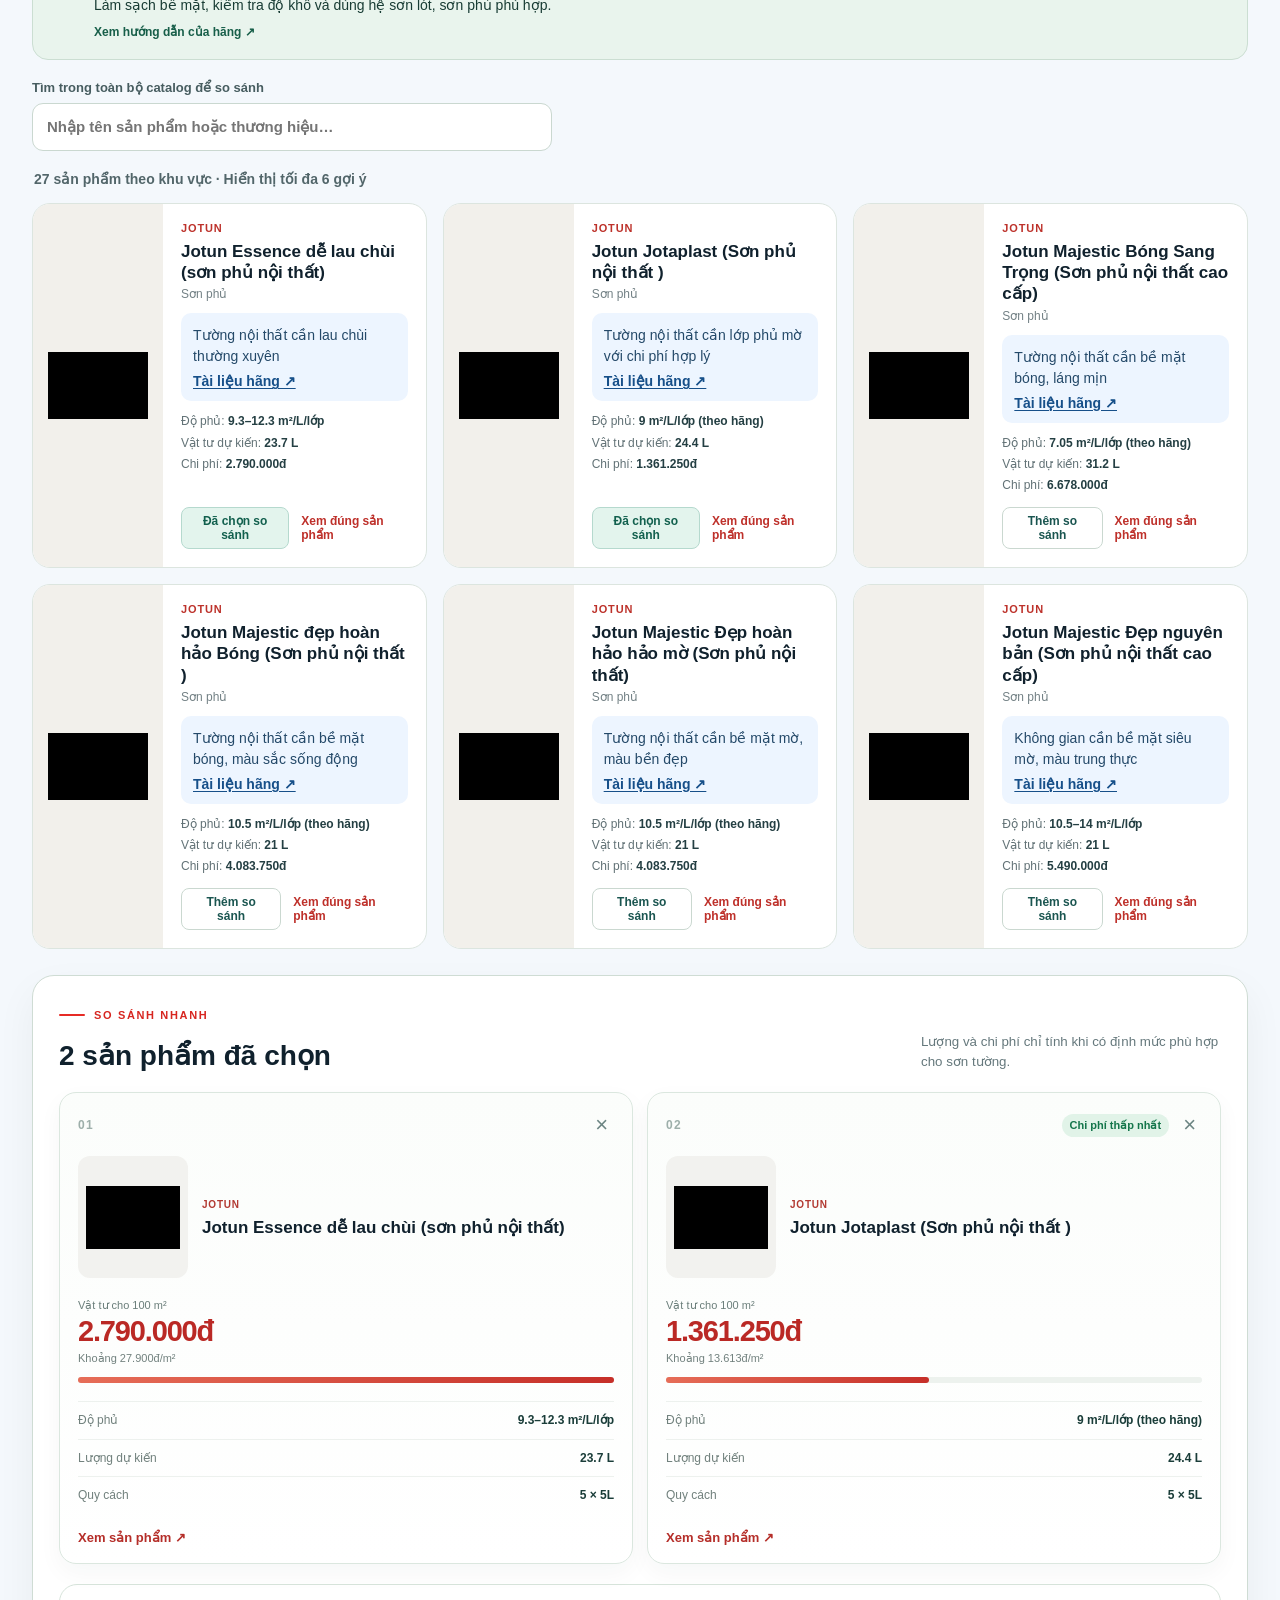
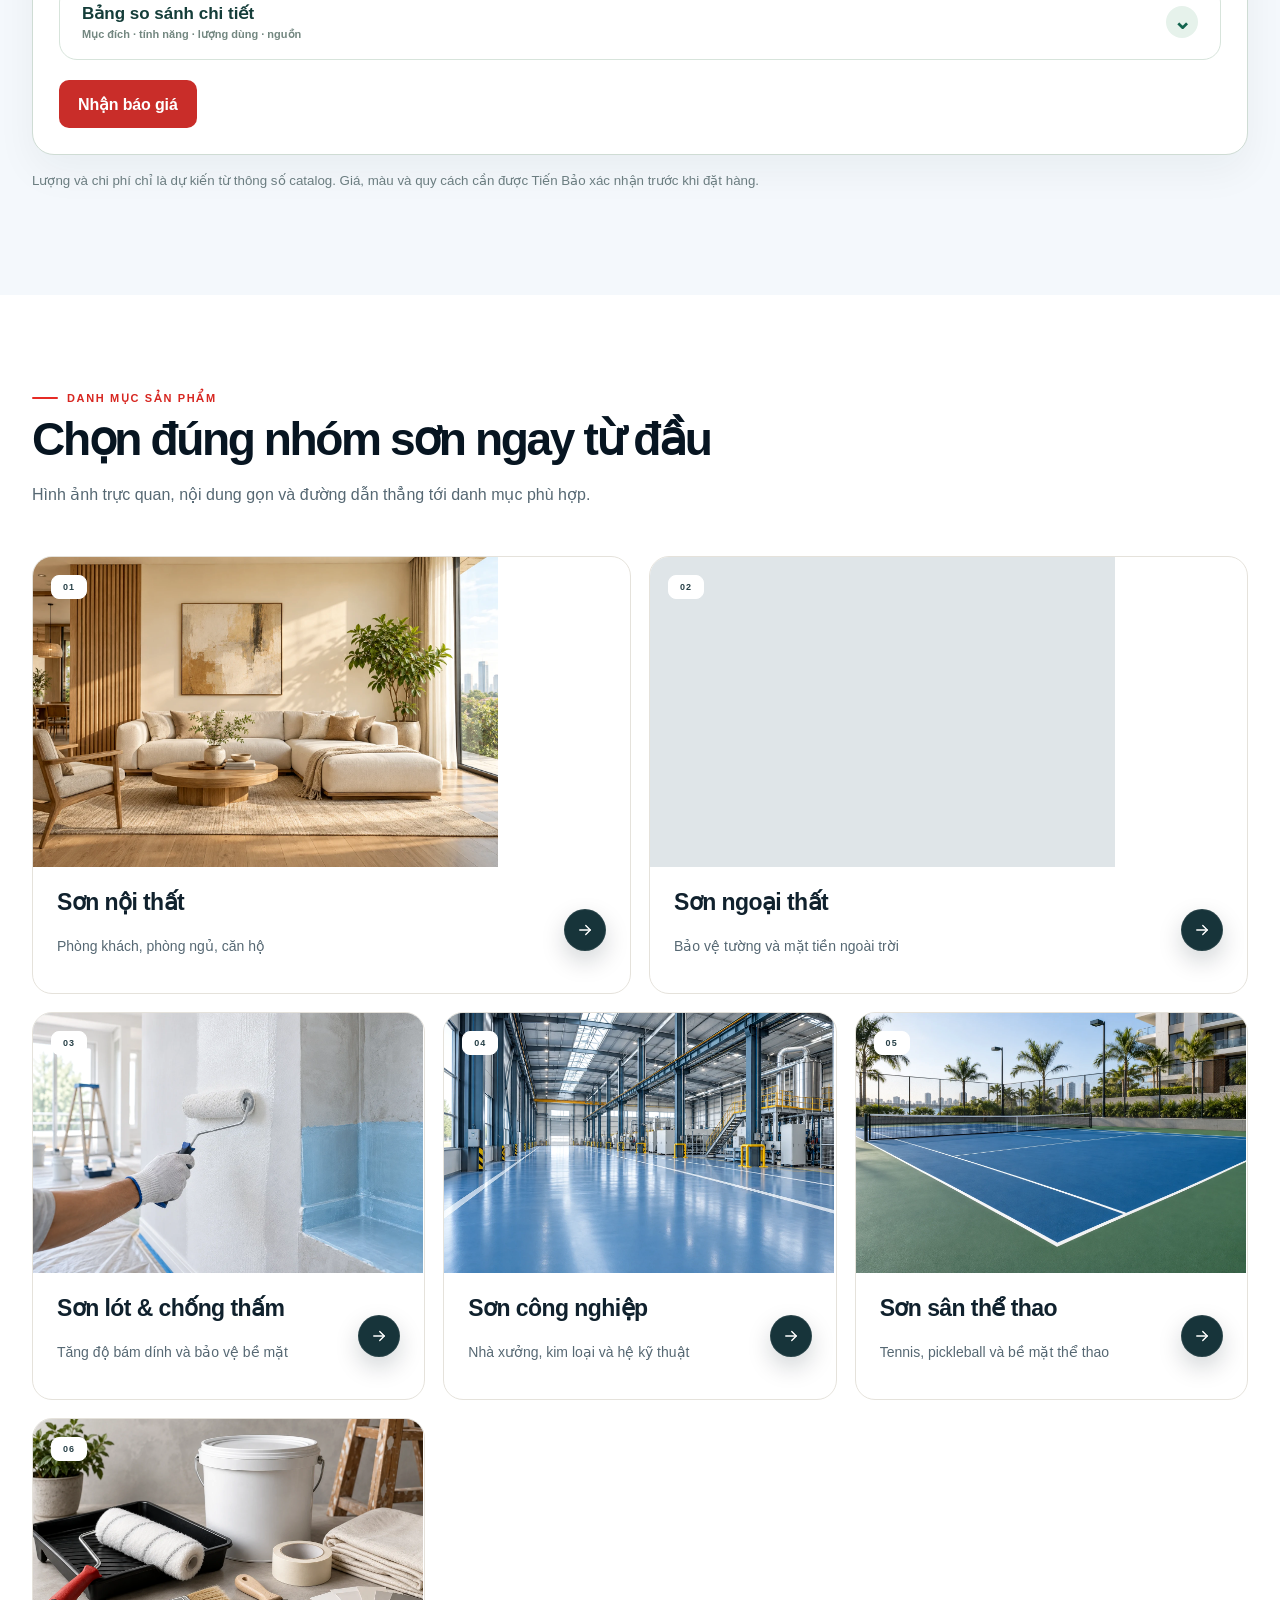
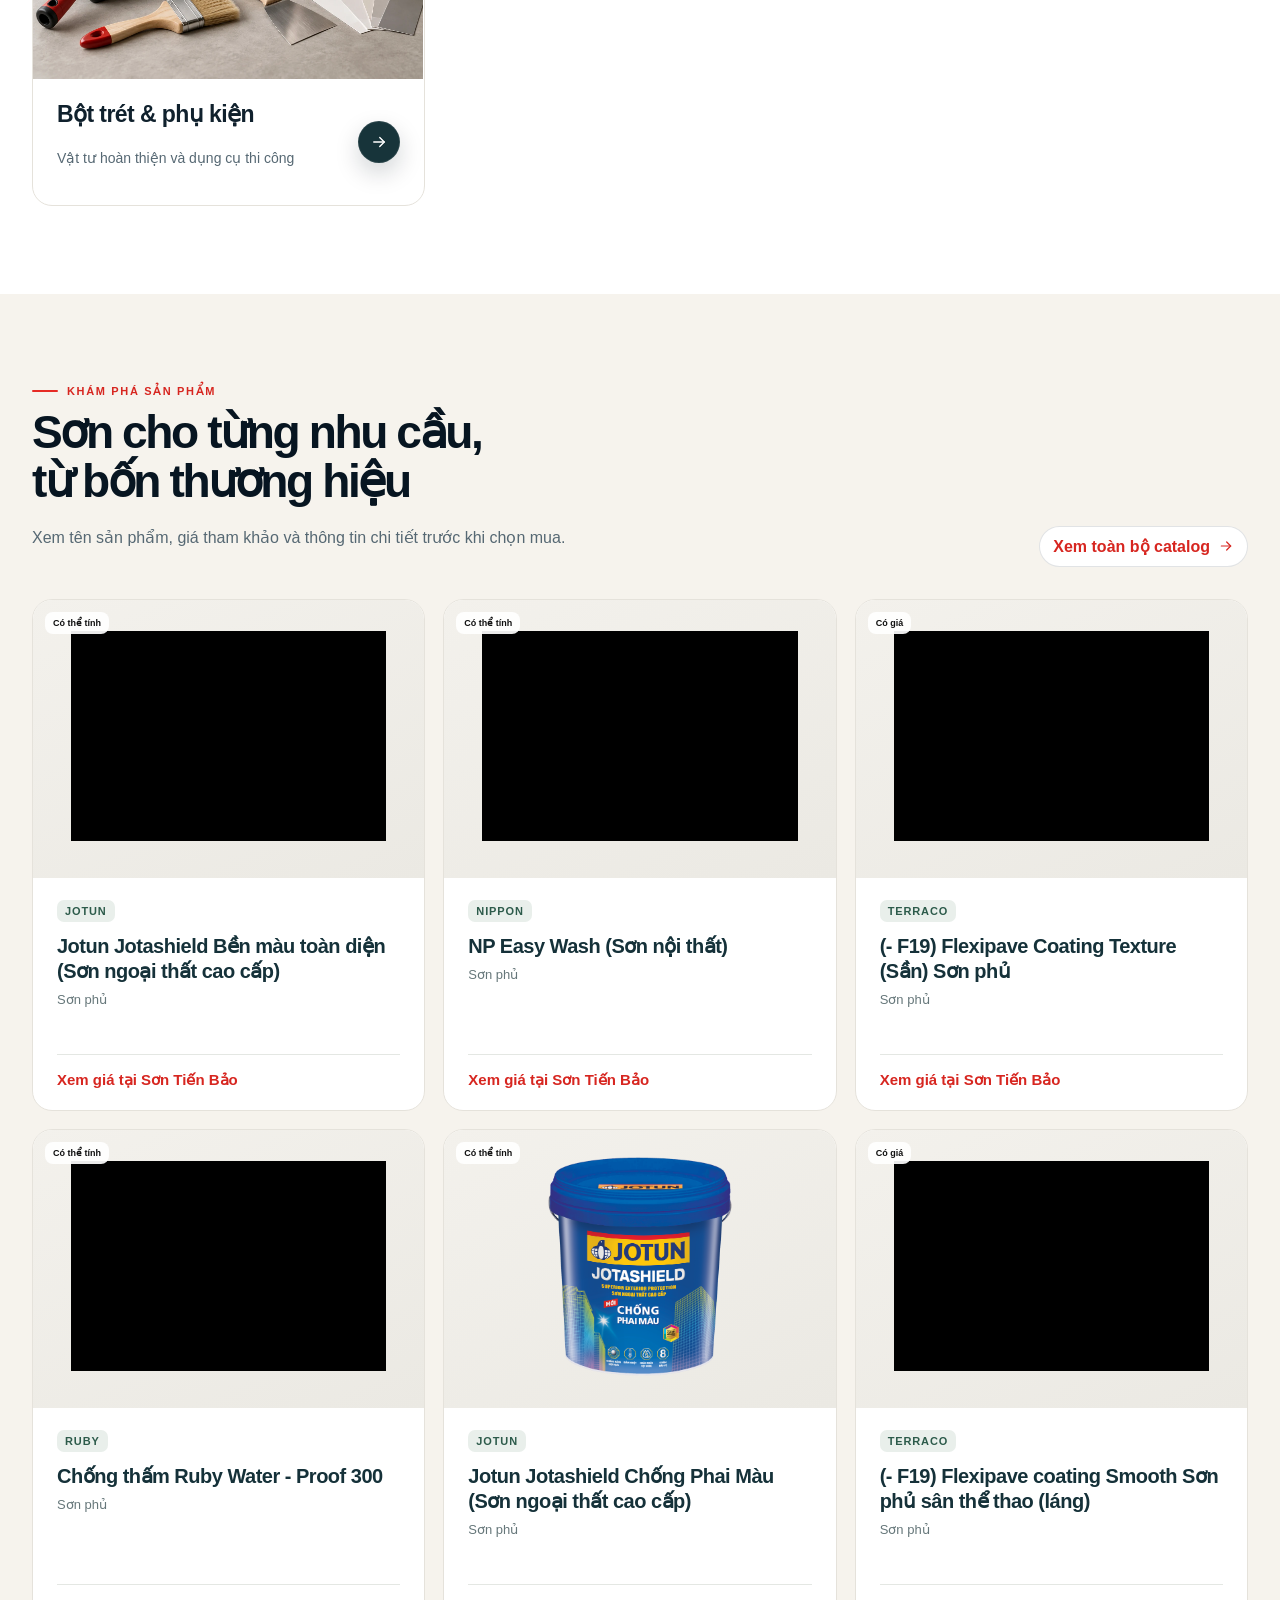
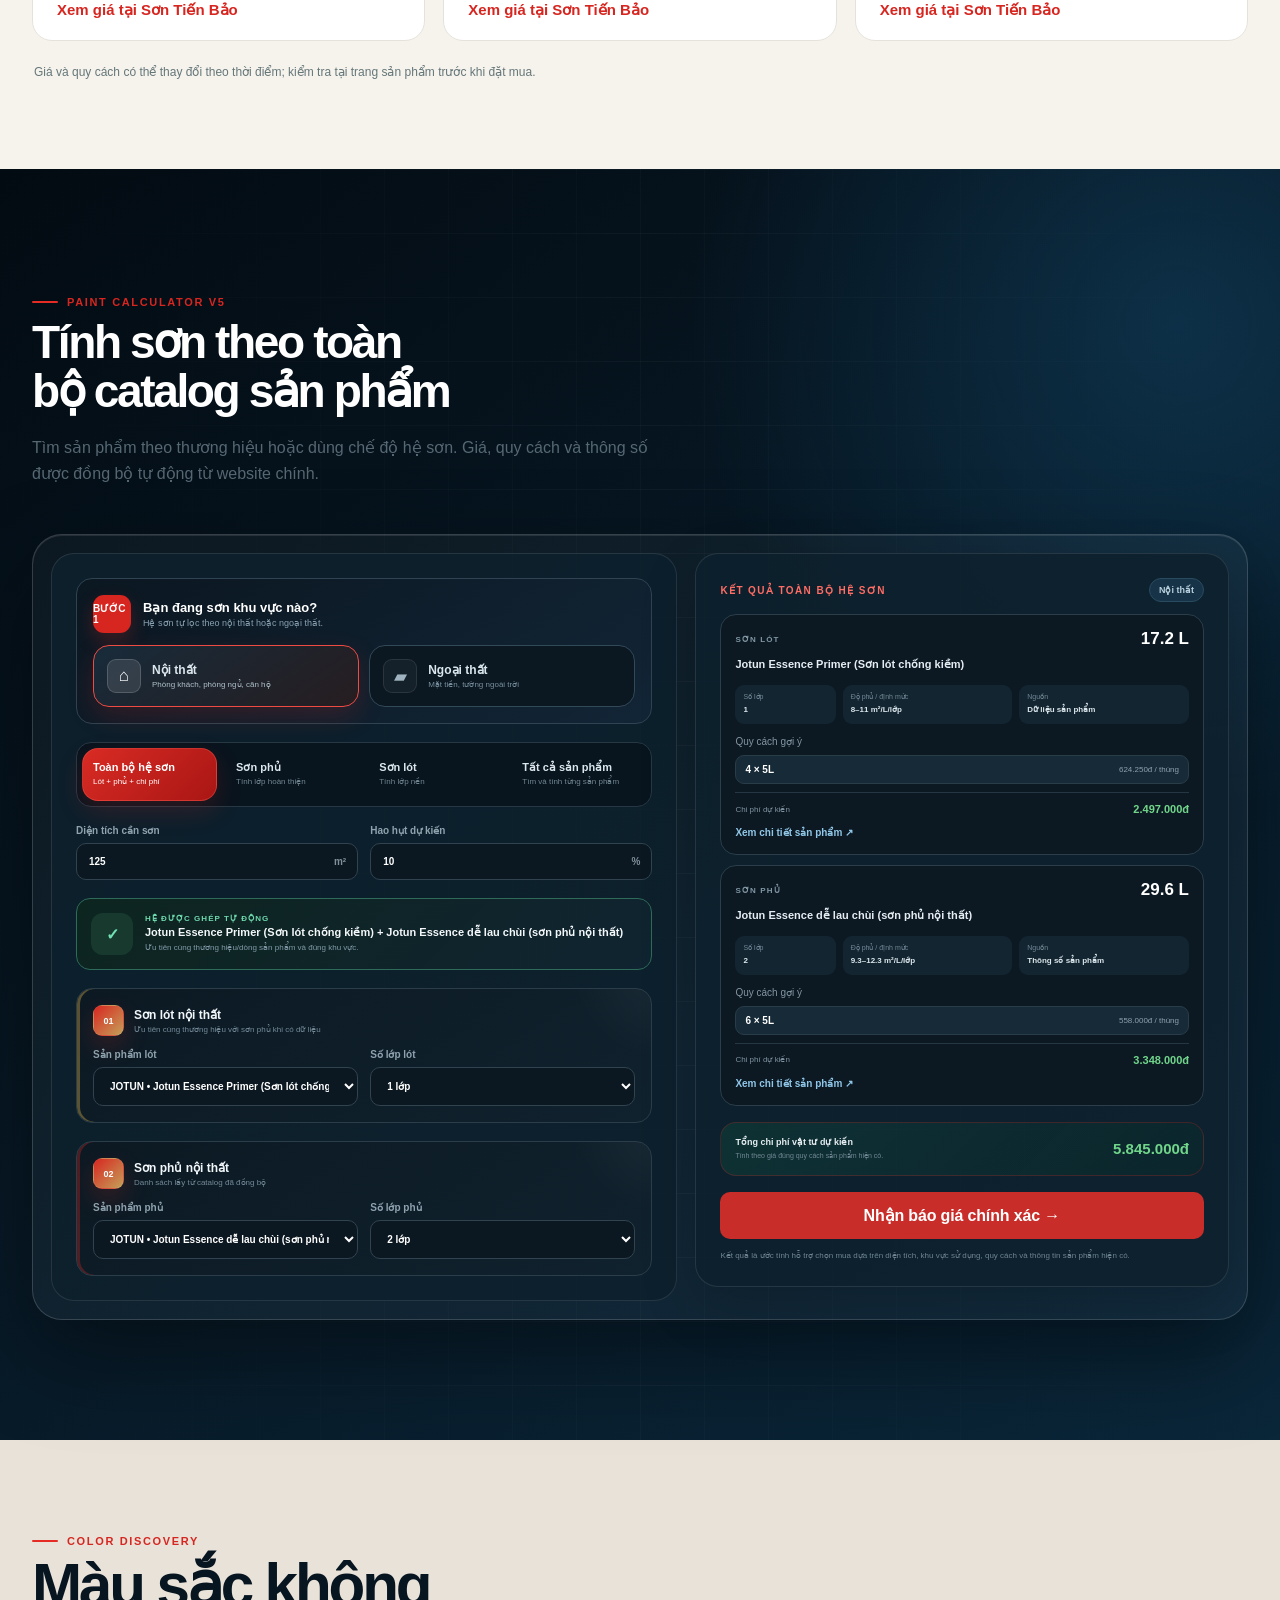
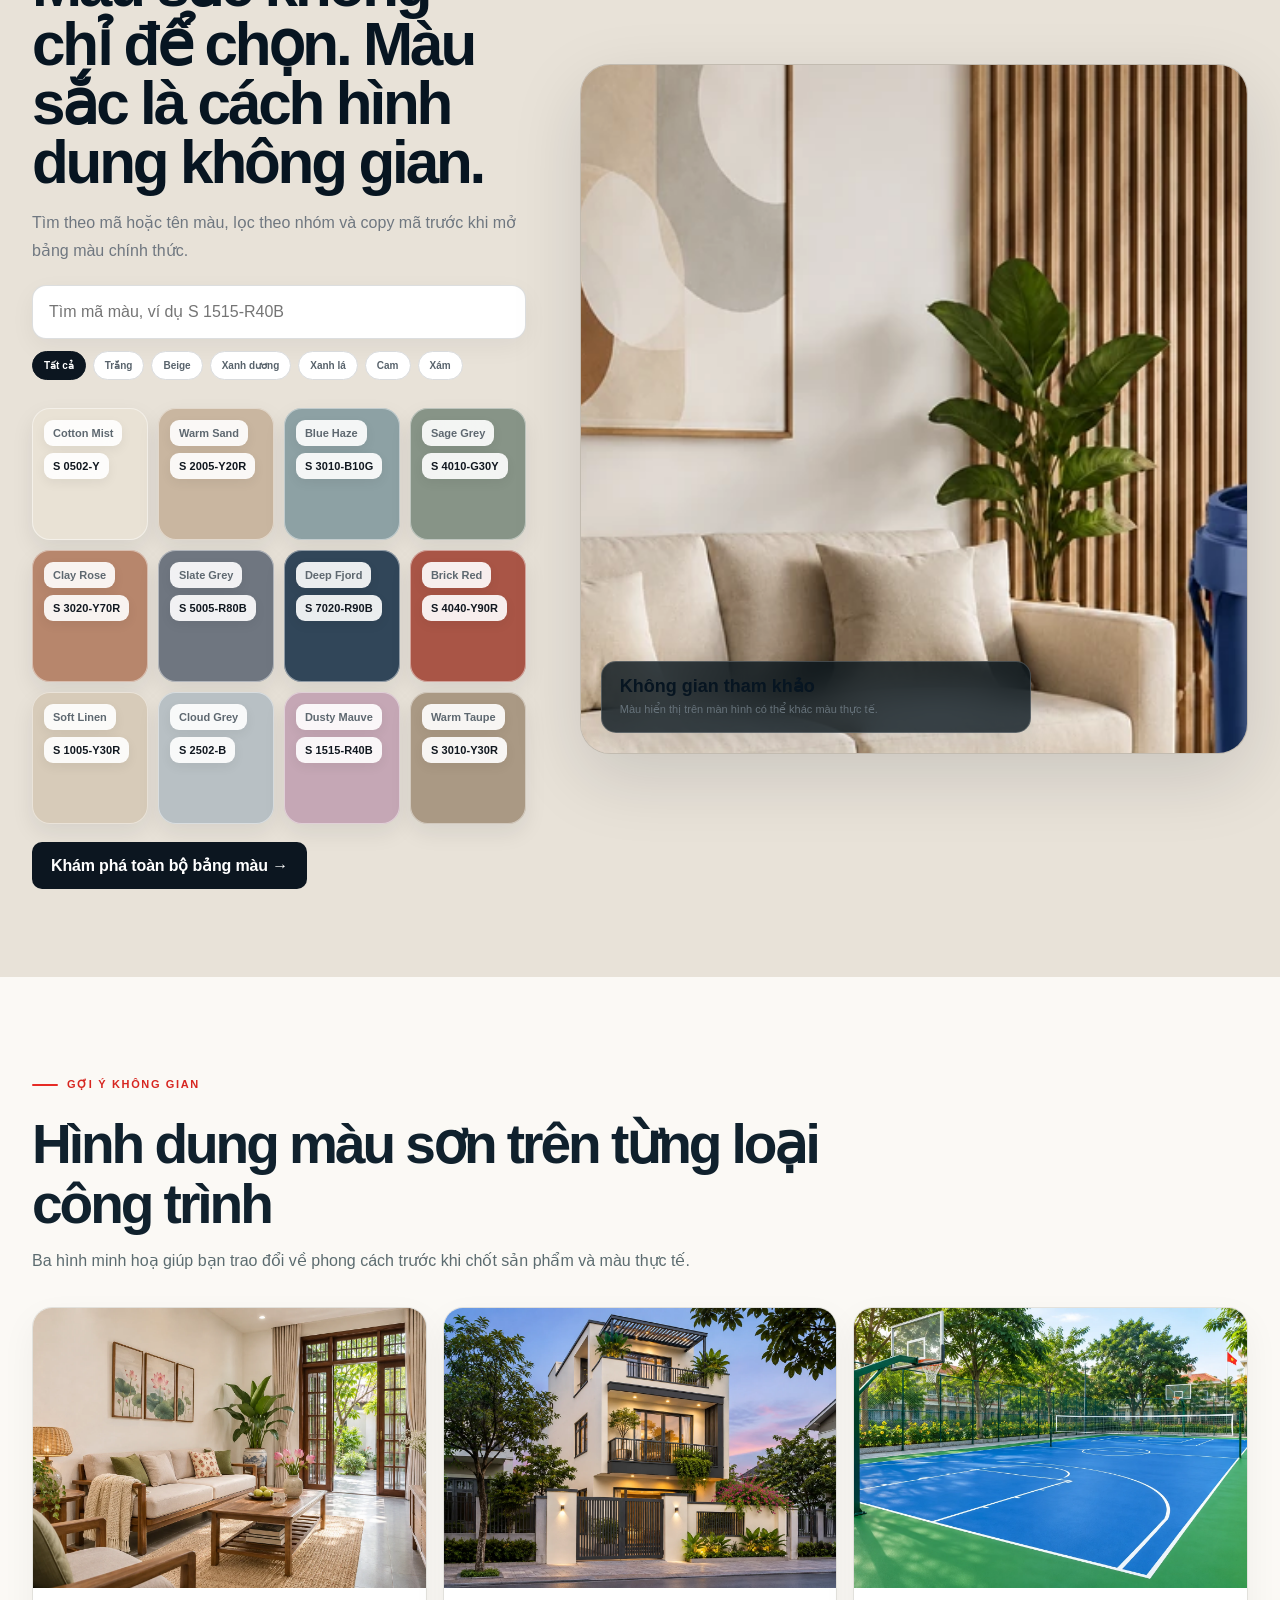
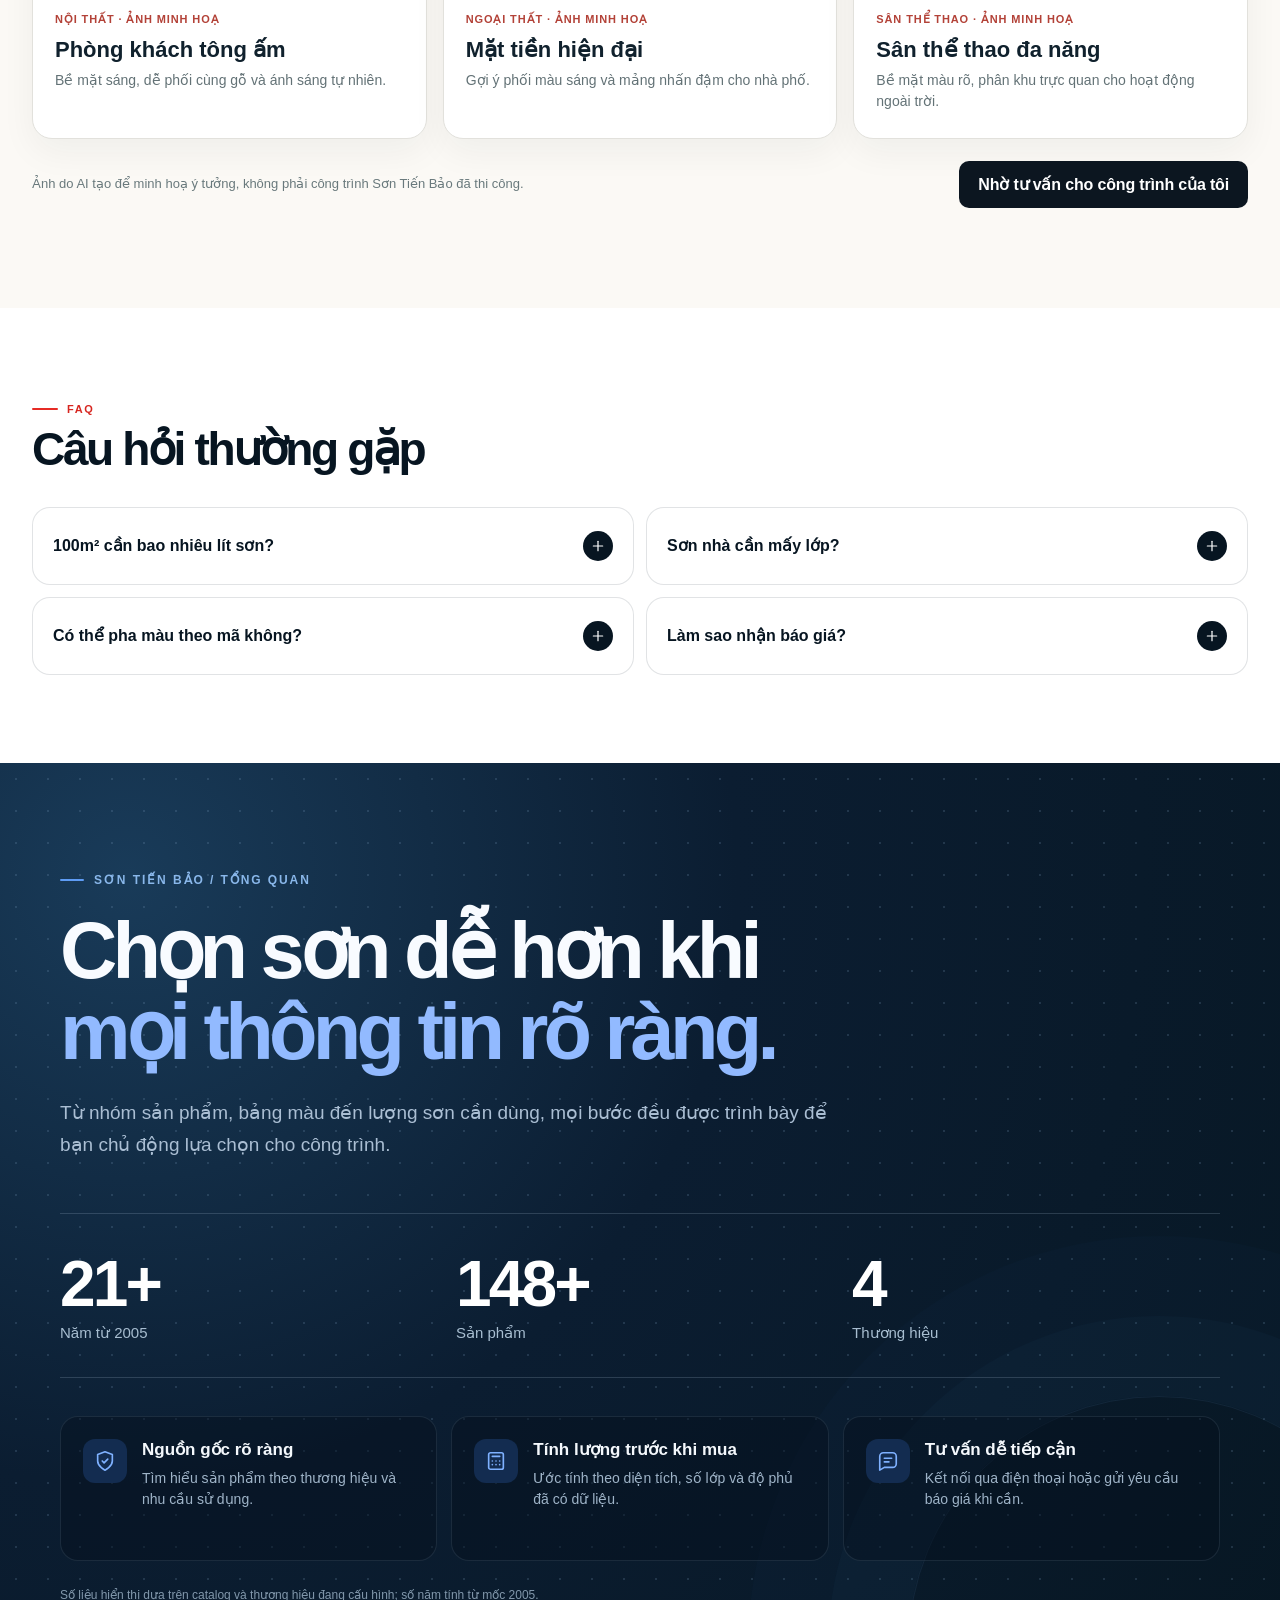
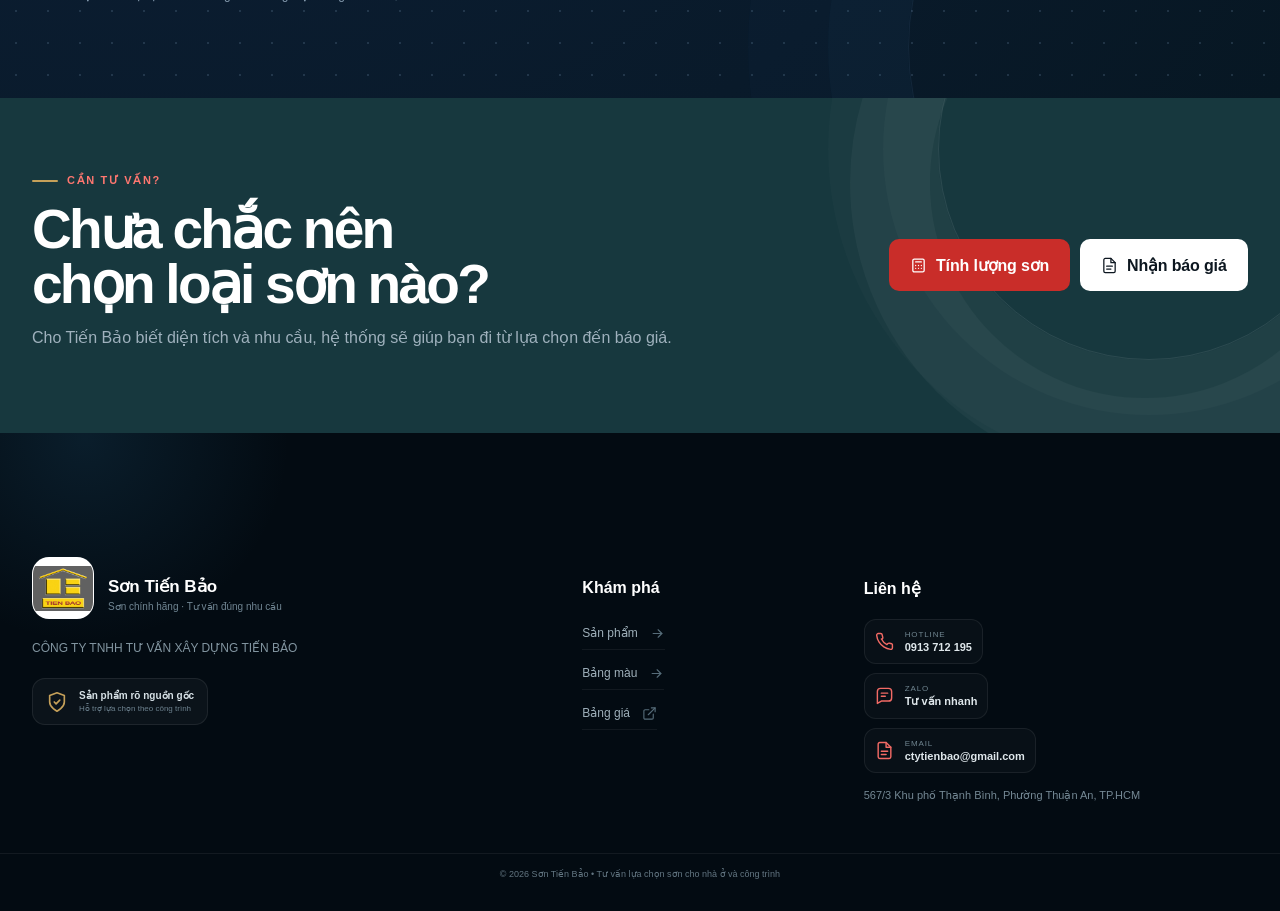
==== commit c4ba4de0: "Reduce initial image payload and avoid redundant storefront renders" ====
--- a/index.html
+++ b/index.html
@@ -9,7 +9,7 @@
   <meta name="referrer" content="strict-origin-when-cross-origin" />
   <link rel="icon" type="image/png" href="assets/logo-tien-bao-compact.png" />
   <title>Sơn Tiến Bảo – Sơn chính hãng cho không gian đẹp bền lâu</title>
-  <link rel="preload" as="image" href="assets/category-interior-2026.webp" fetchpriority="high" />
+  <link rel="preload" as="image" imagesrcset="assets/category-interior-480.webp 480w, assets/category-interior-960.webp 960w, assets/category-interior-2026.webp 1536w" imagesizes="(max-width:900px) calc(100vw - 32px), (max-width:1440px) 47vw, 660px" fetchpriority="high" />
   <link rel="preload" as="image" href="assets/logo-tien-bao-compact.png" />
   <meta name="description" content="Sơn Tiến Bảo – sơn Jotun, Terraco chính hãng, bảng màu, tính lượng sơn và nhận báo giá." />
   <meta name="robots" content="index,follow" />
@@ -30,11 +30,11 @@
   <script defer src="manual-product-overrides.js"></script>
   <script defer src="production-overrides.js?v=20261123-1"></script>
   <script defer src="asset-path-fix.js?v=20260814-1"></script>
-  <script defer src="shopping-tools.js?v=20261123-6"></script>
+  <script defer src="shopping-tools.js?v=20261123-7"></script>
   <script defer src="analytics-config.js?v=20261108-1"></script>
   <script defer src="analytics.js?v=20261119-1"></script>
   <script defer src="vitals.js?v=20261119-3"></script>
-  <script defer src="app.js?v=20261123-3"></script>
+  <script defer src="app.js?v=20261123-4"></script>
   <script defer src="seo-copy-fix.js?v=20260831-3"></script>
 </head>
 <body>
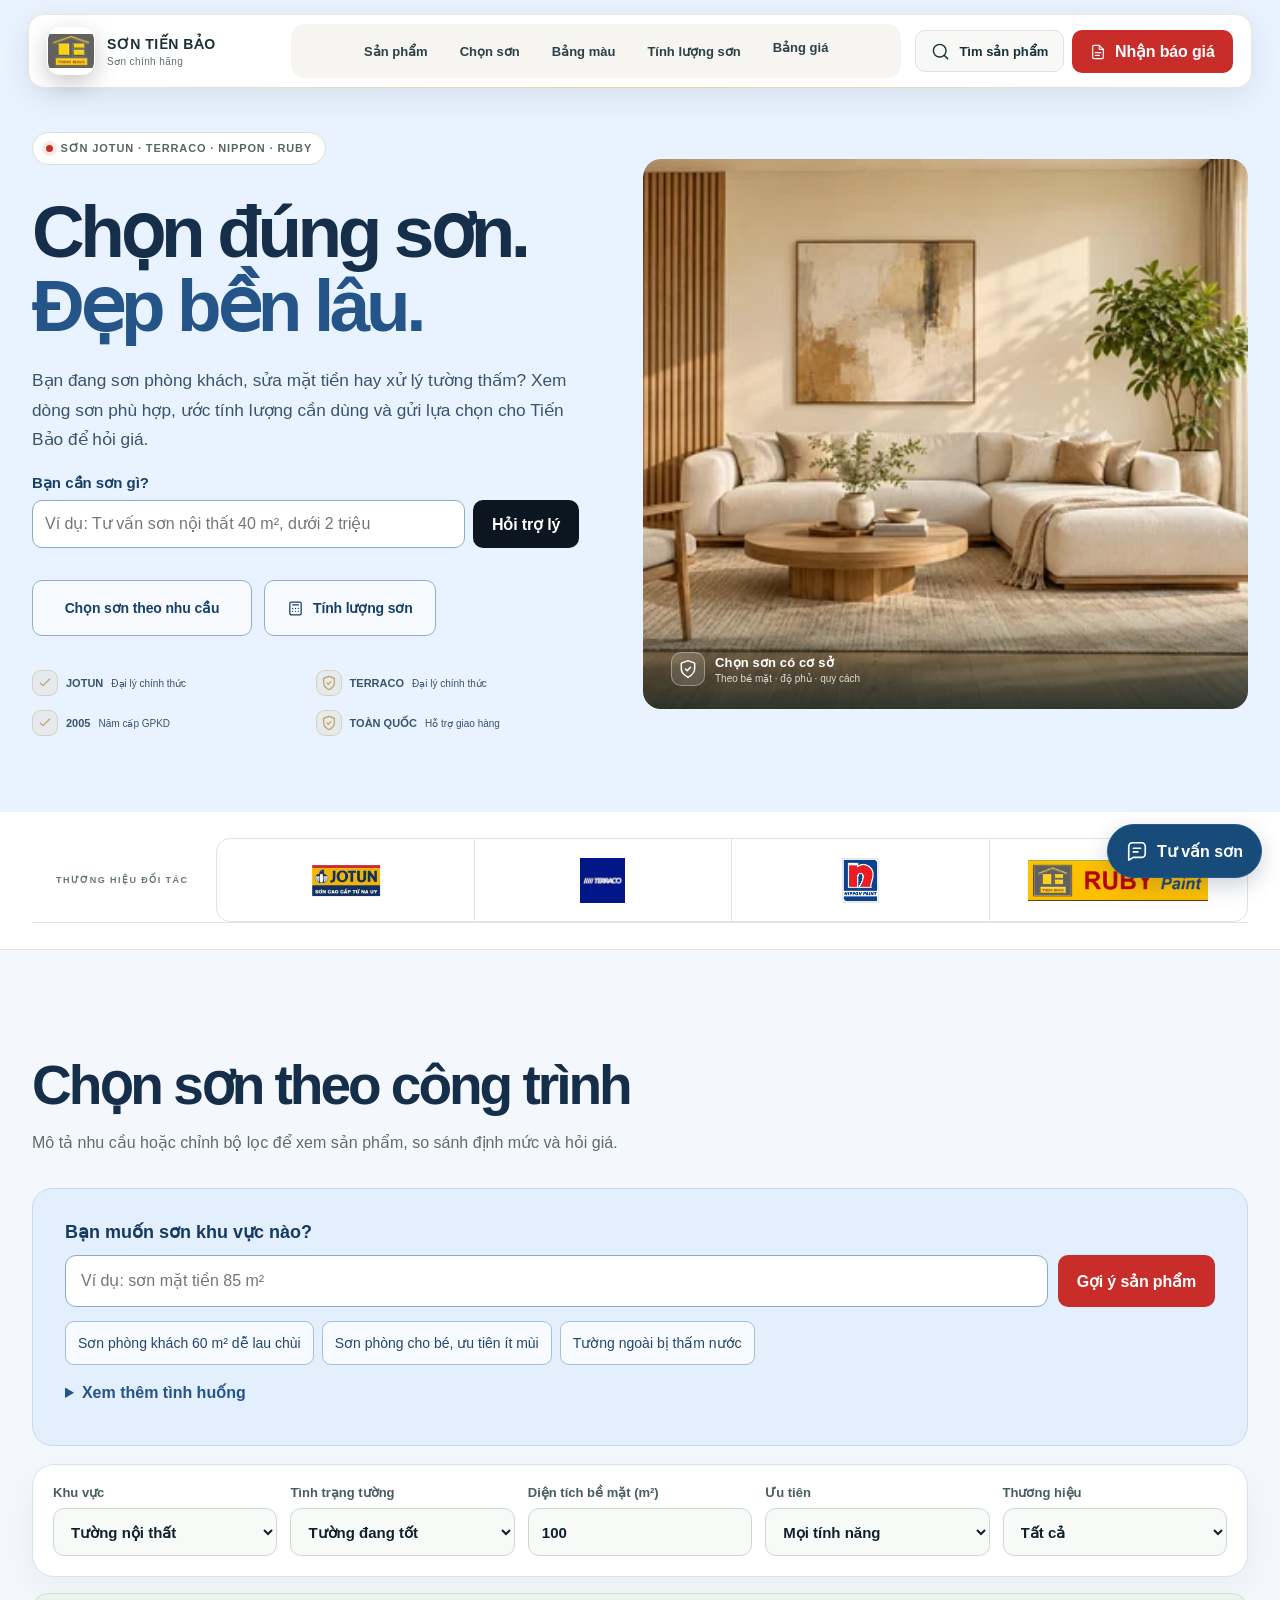
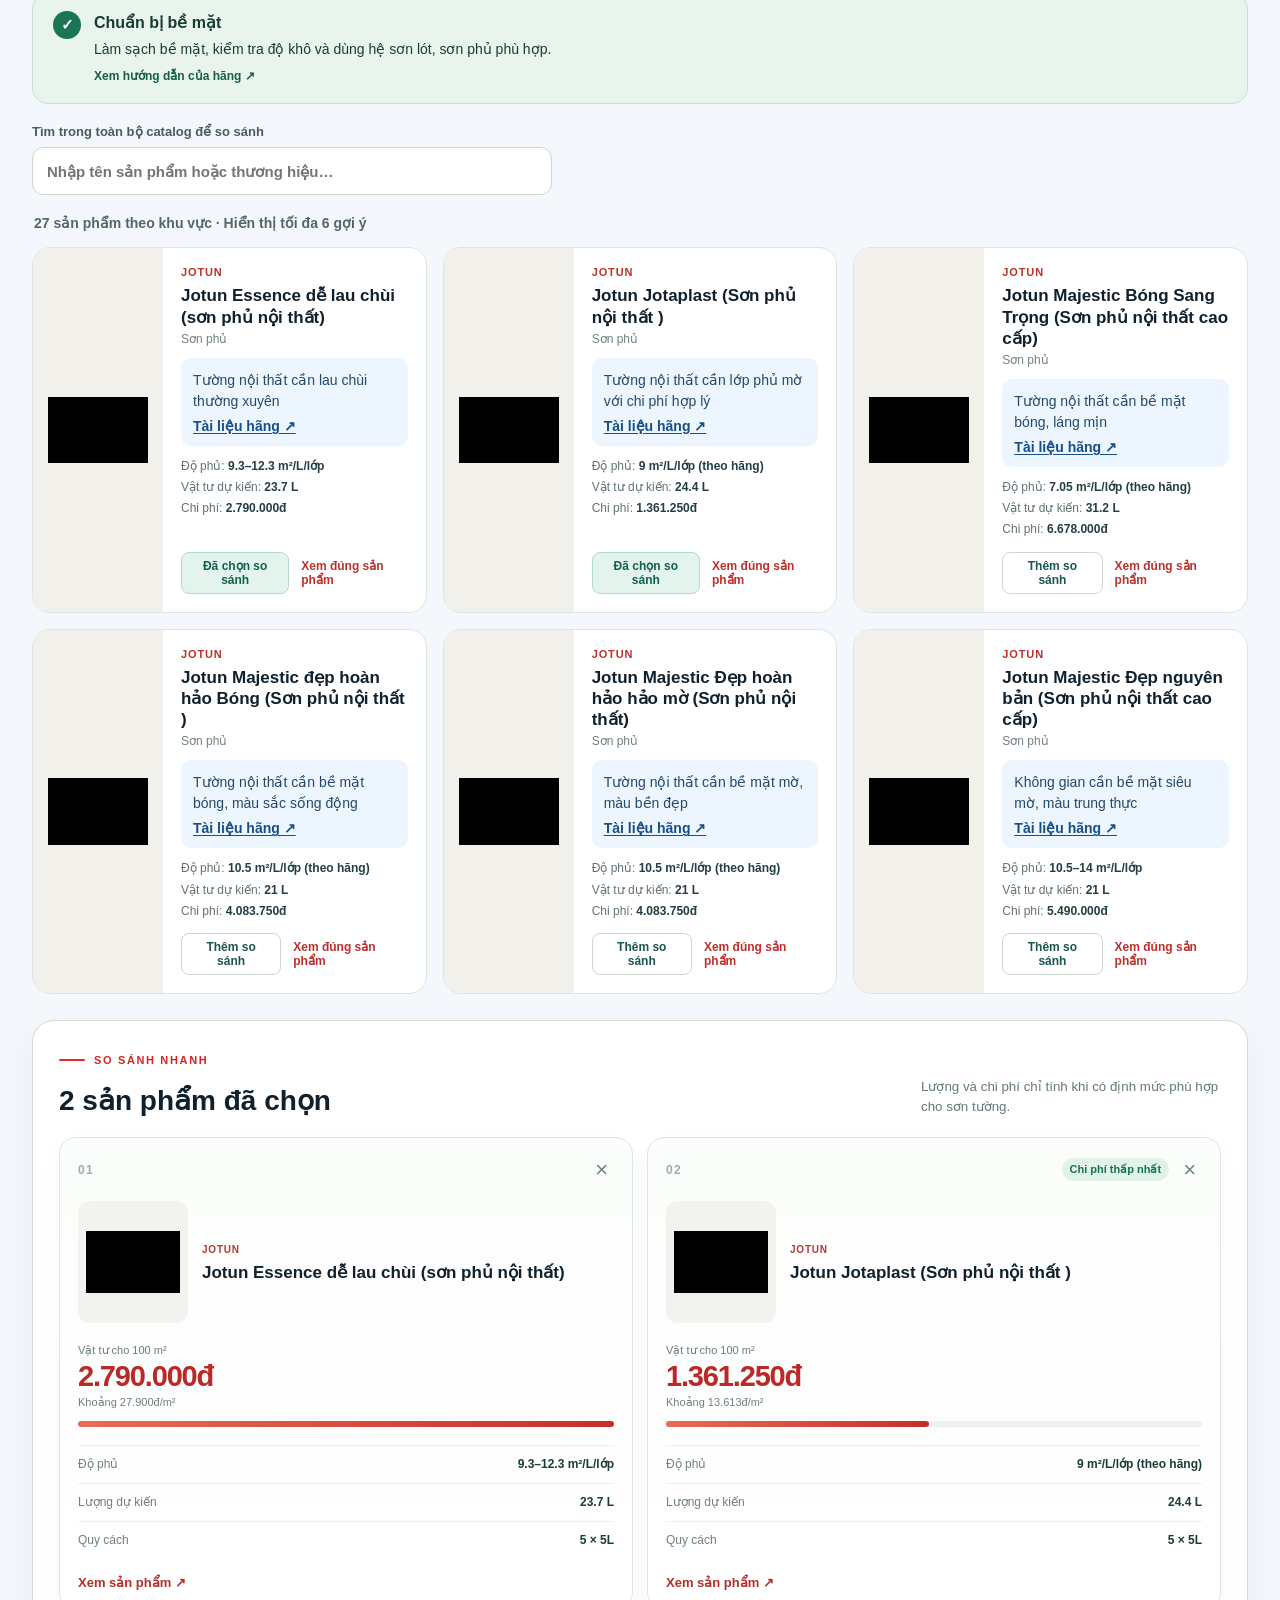
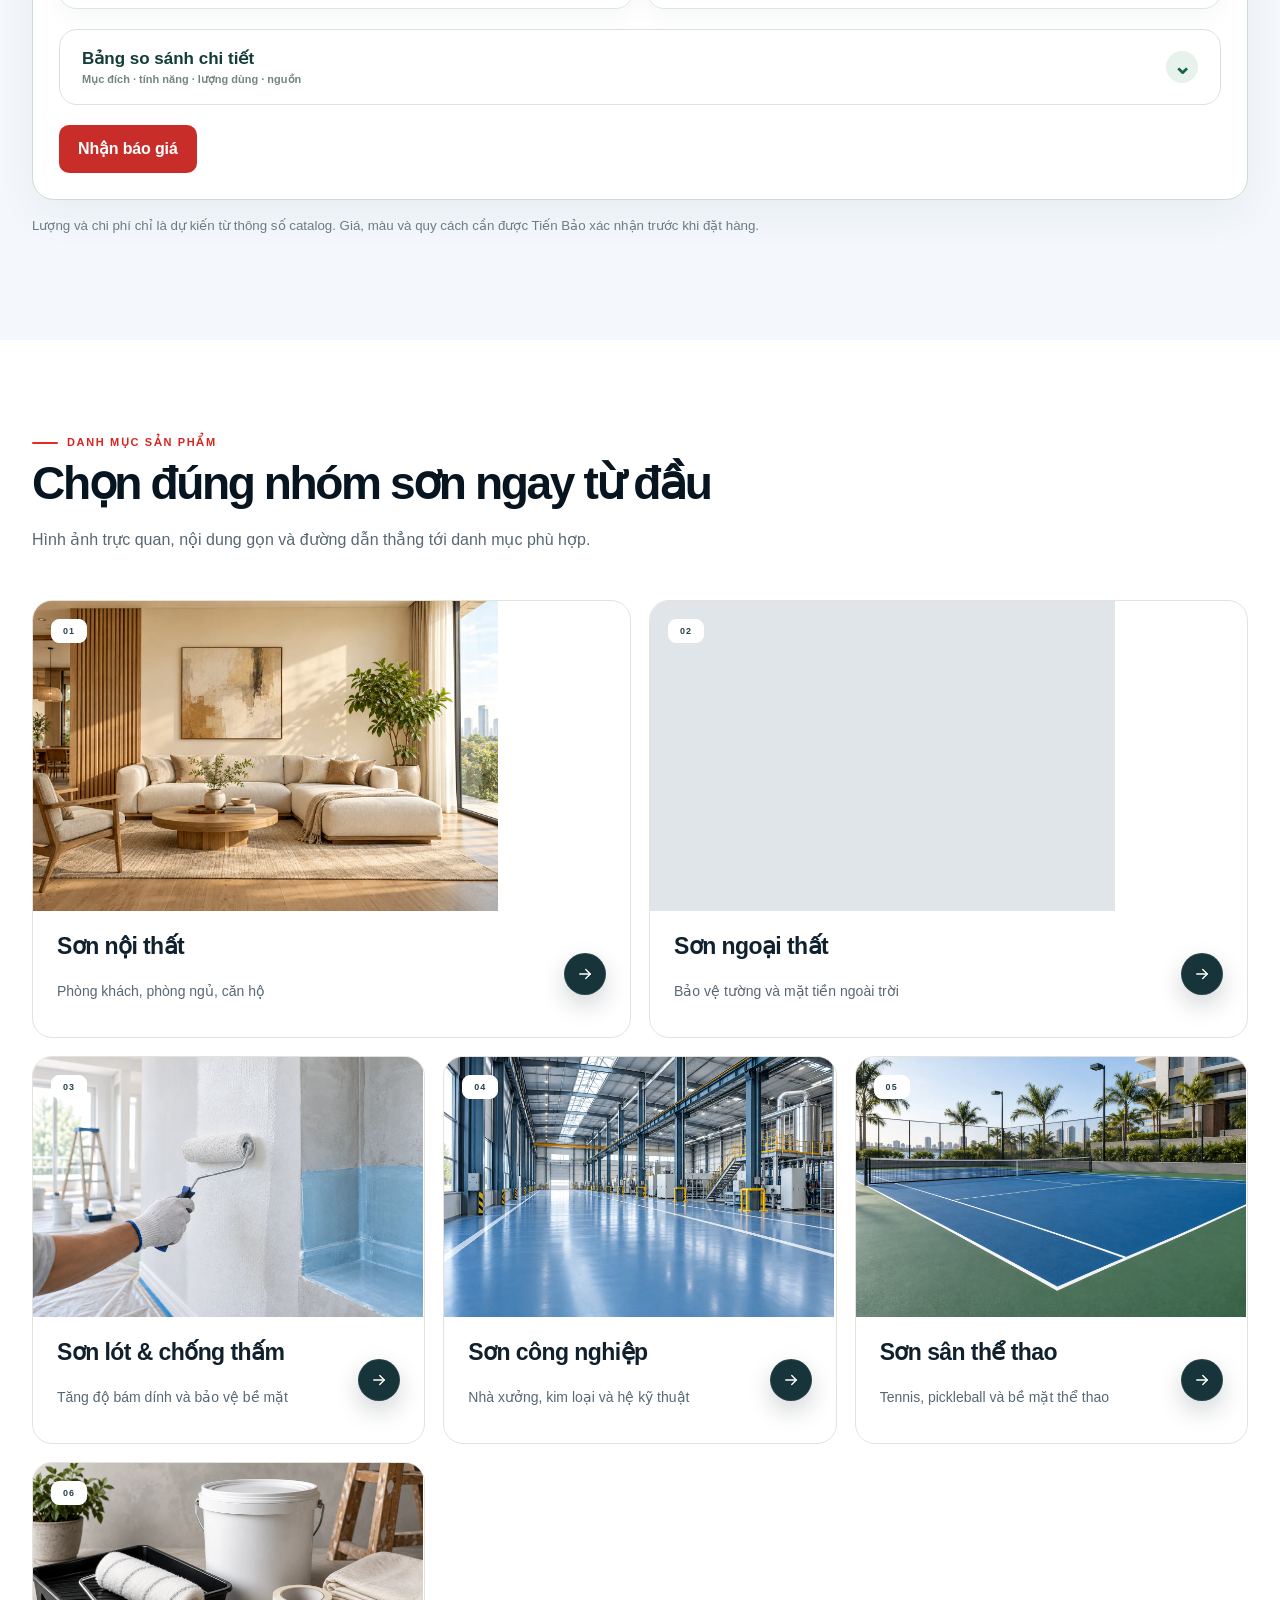
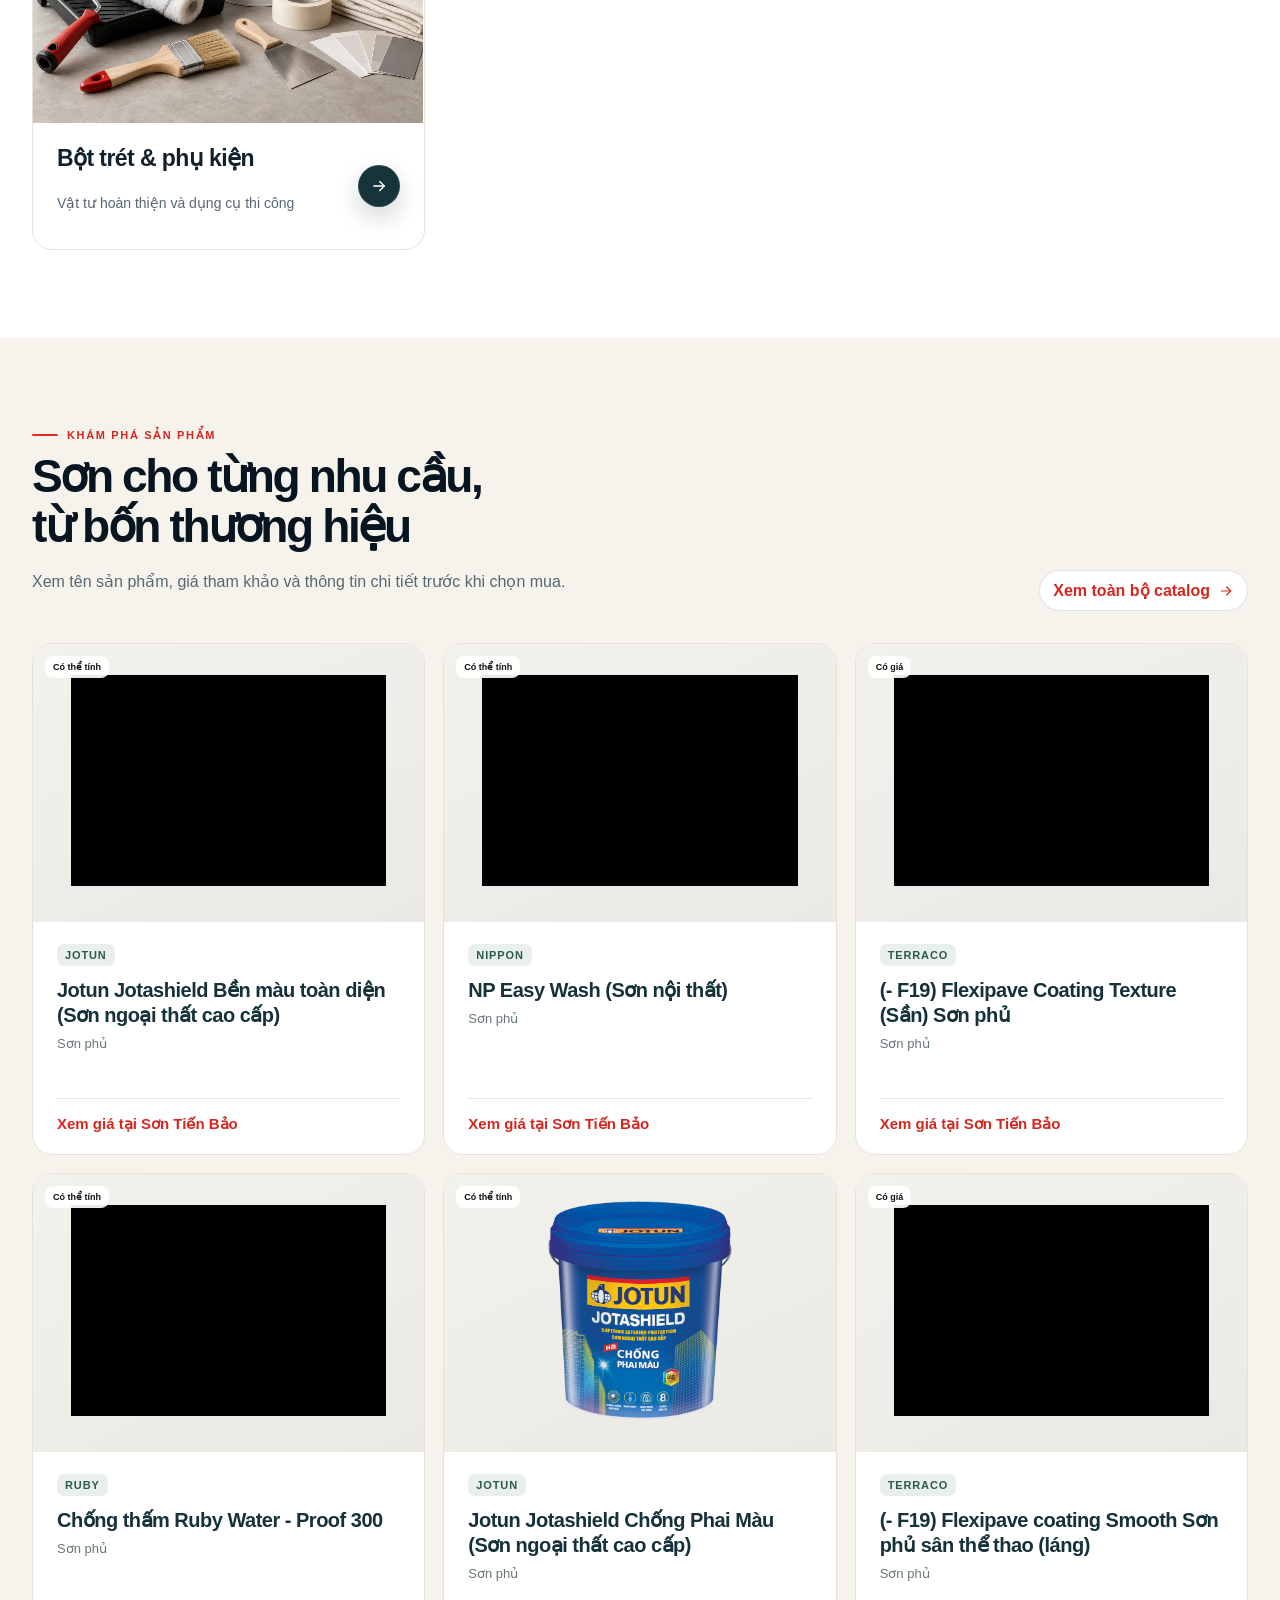
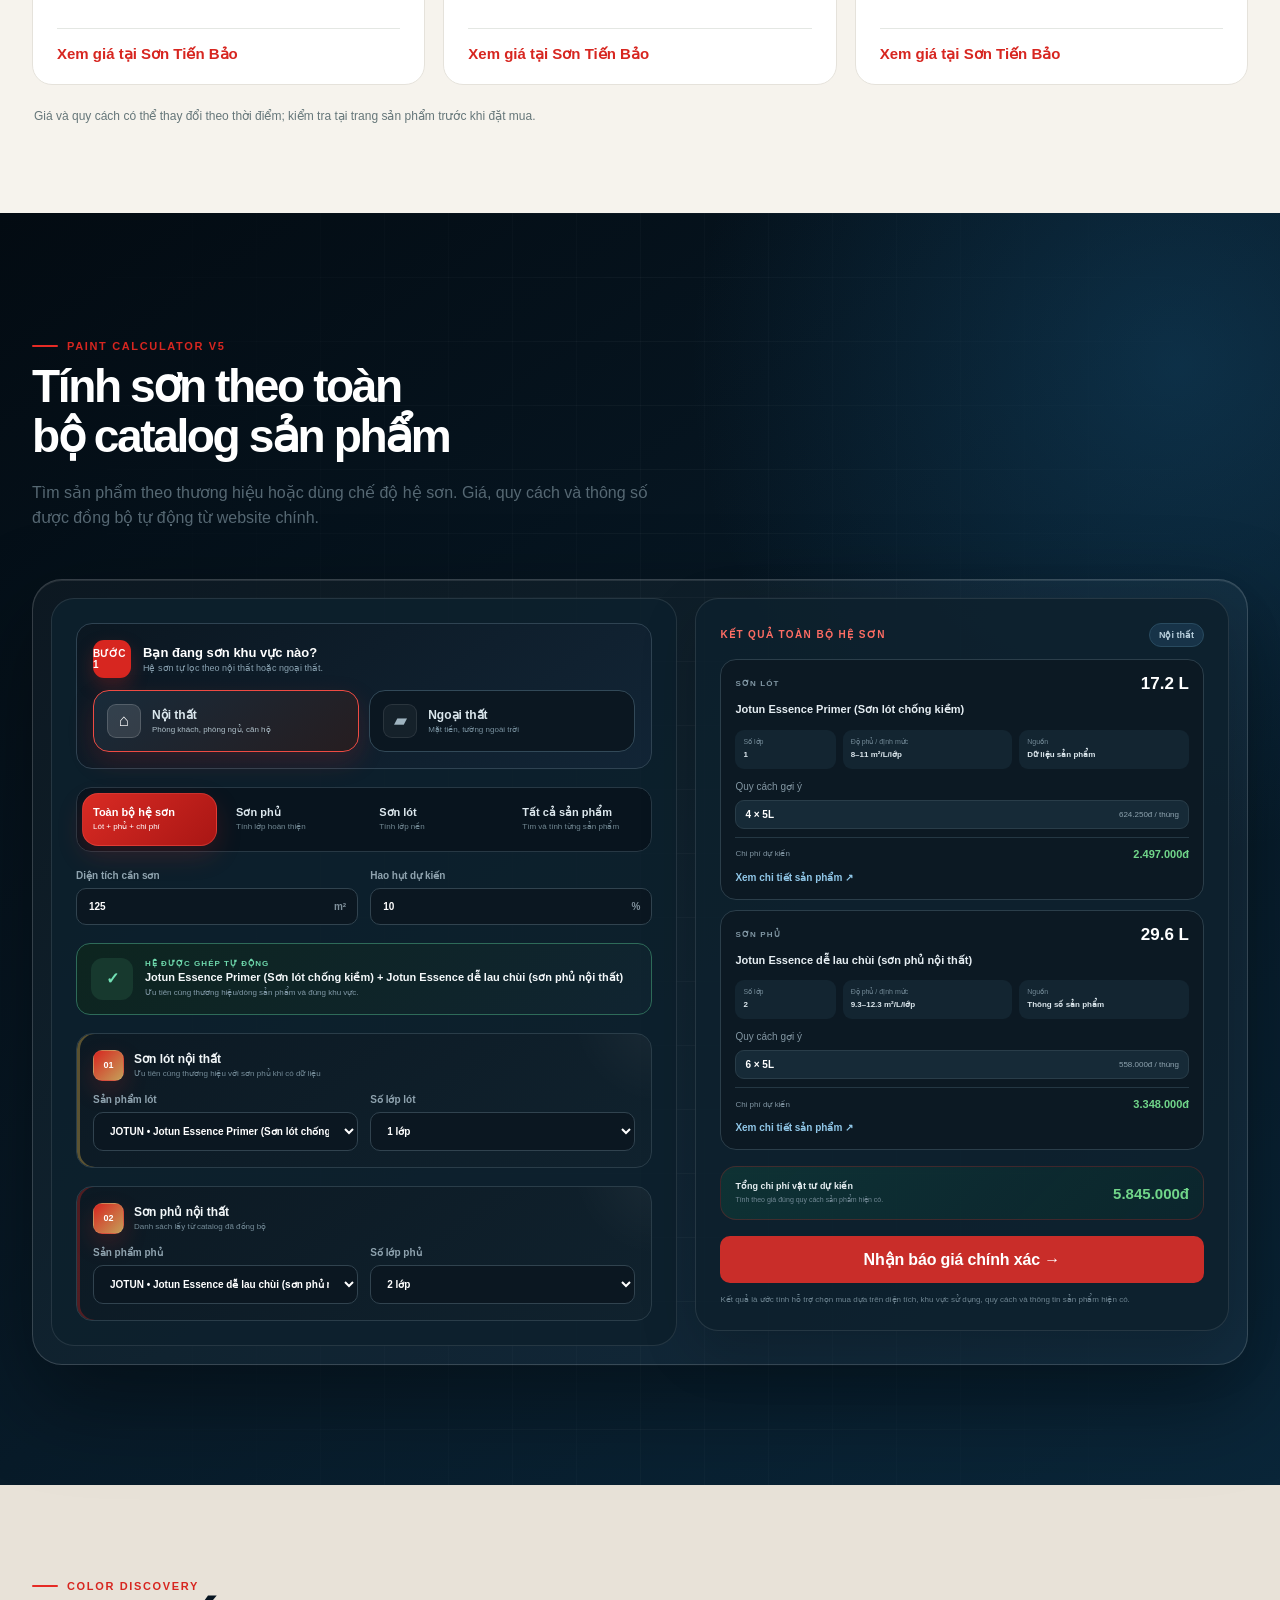
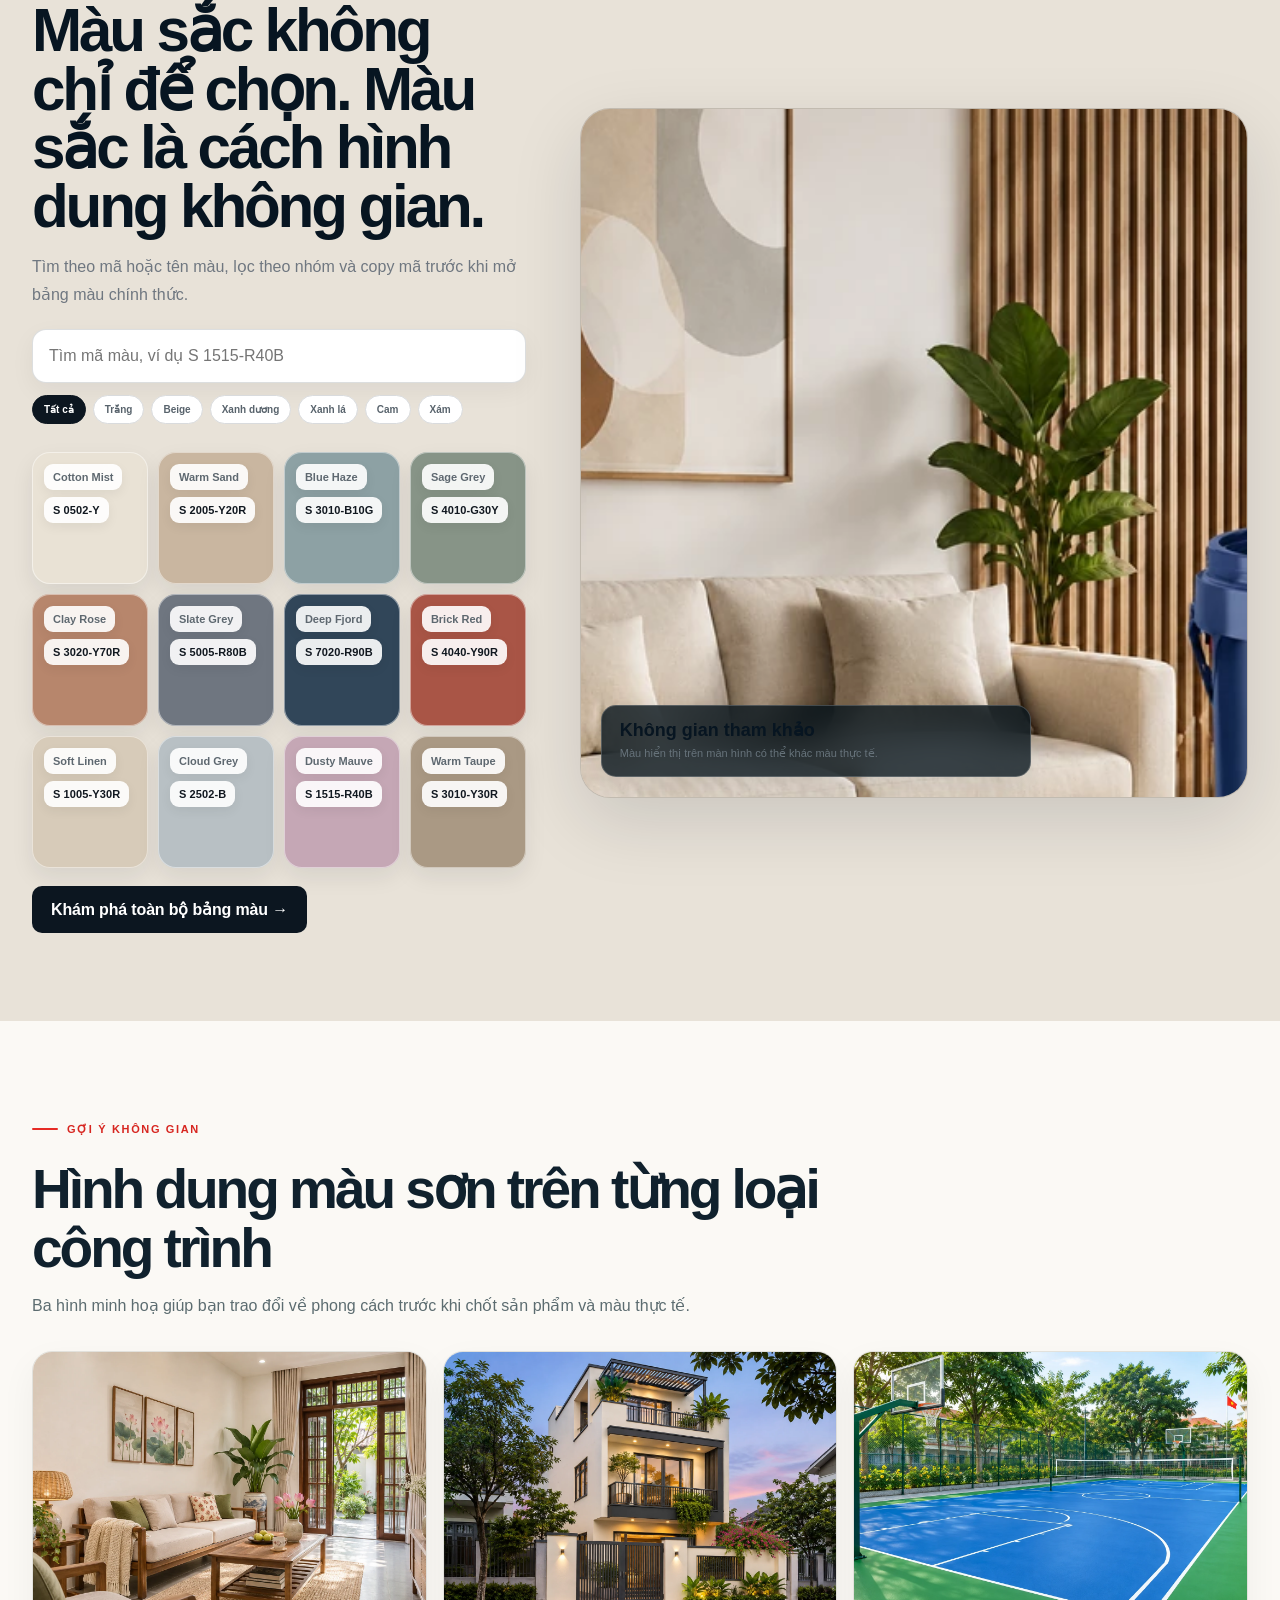
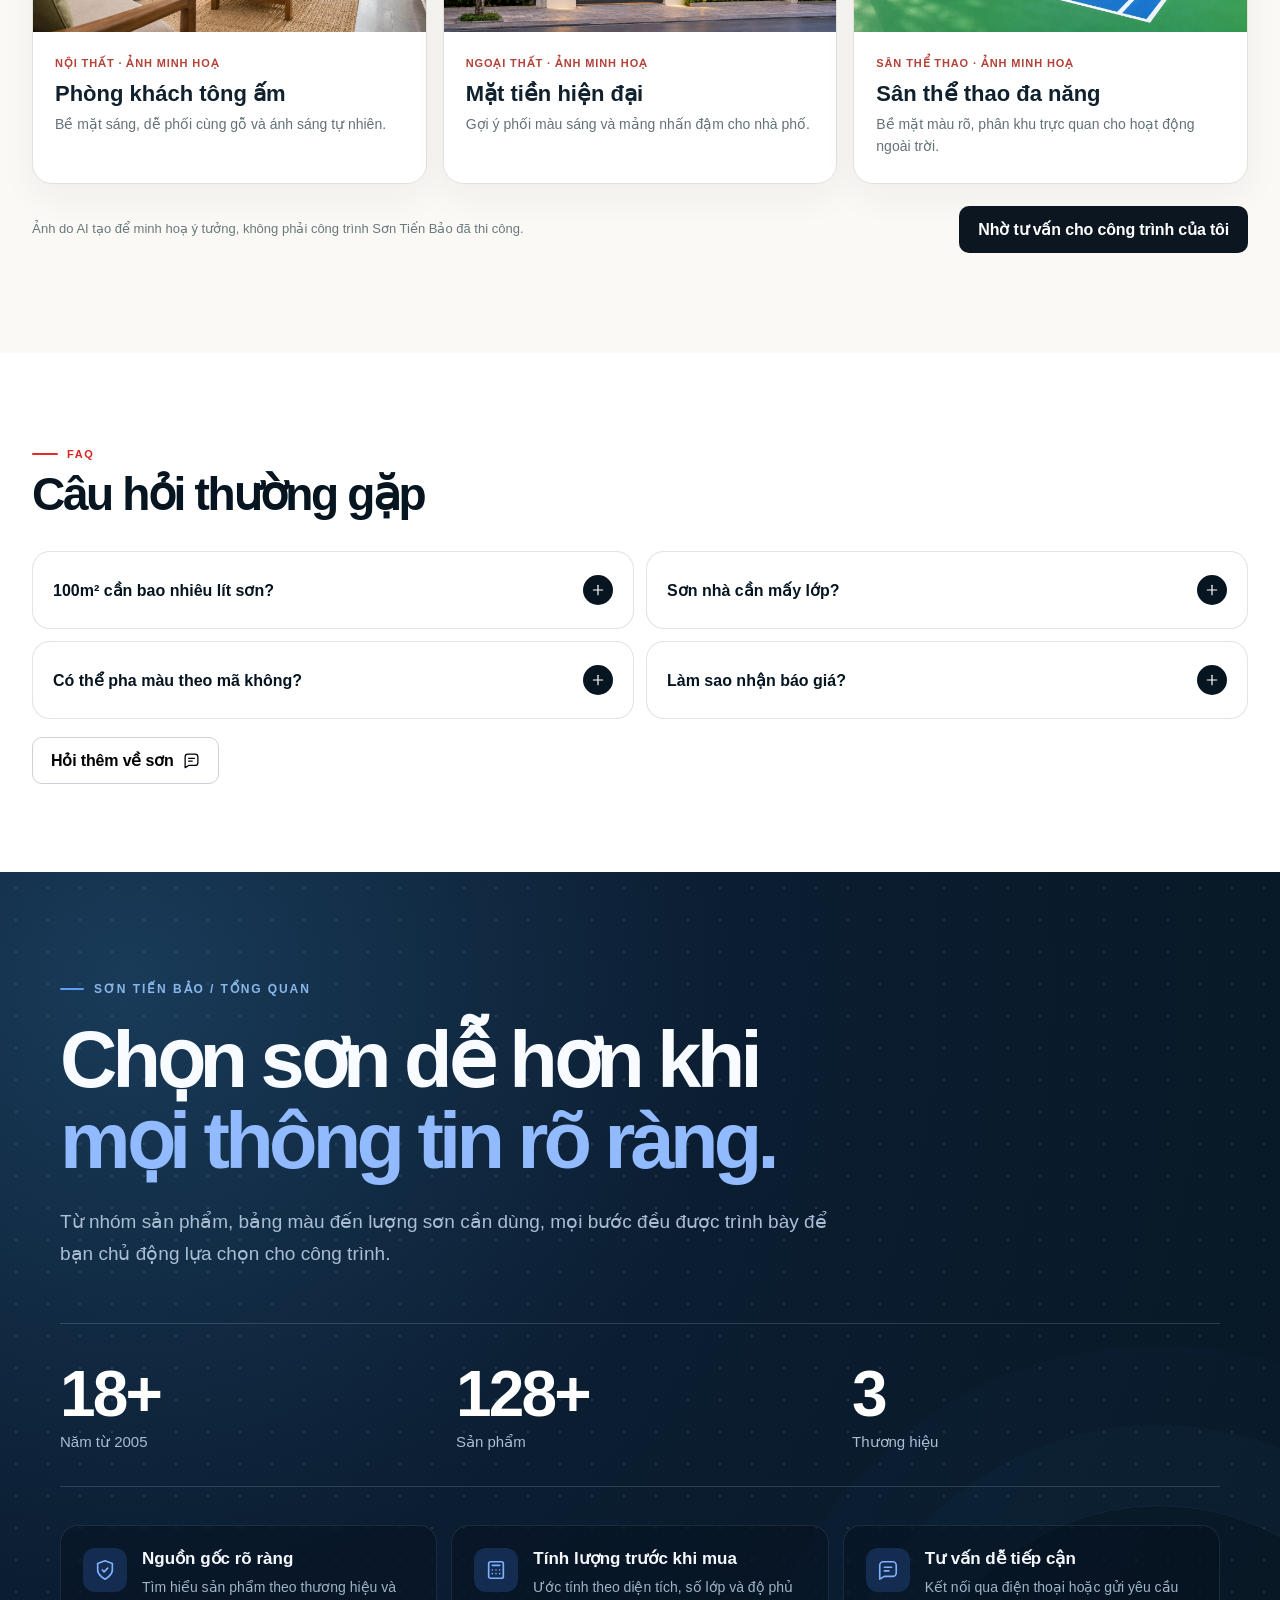
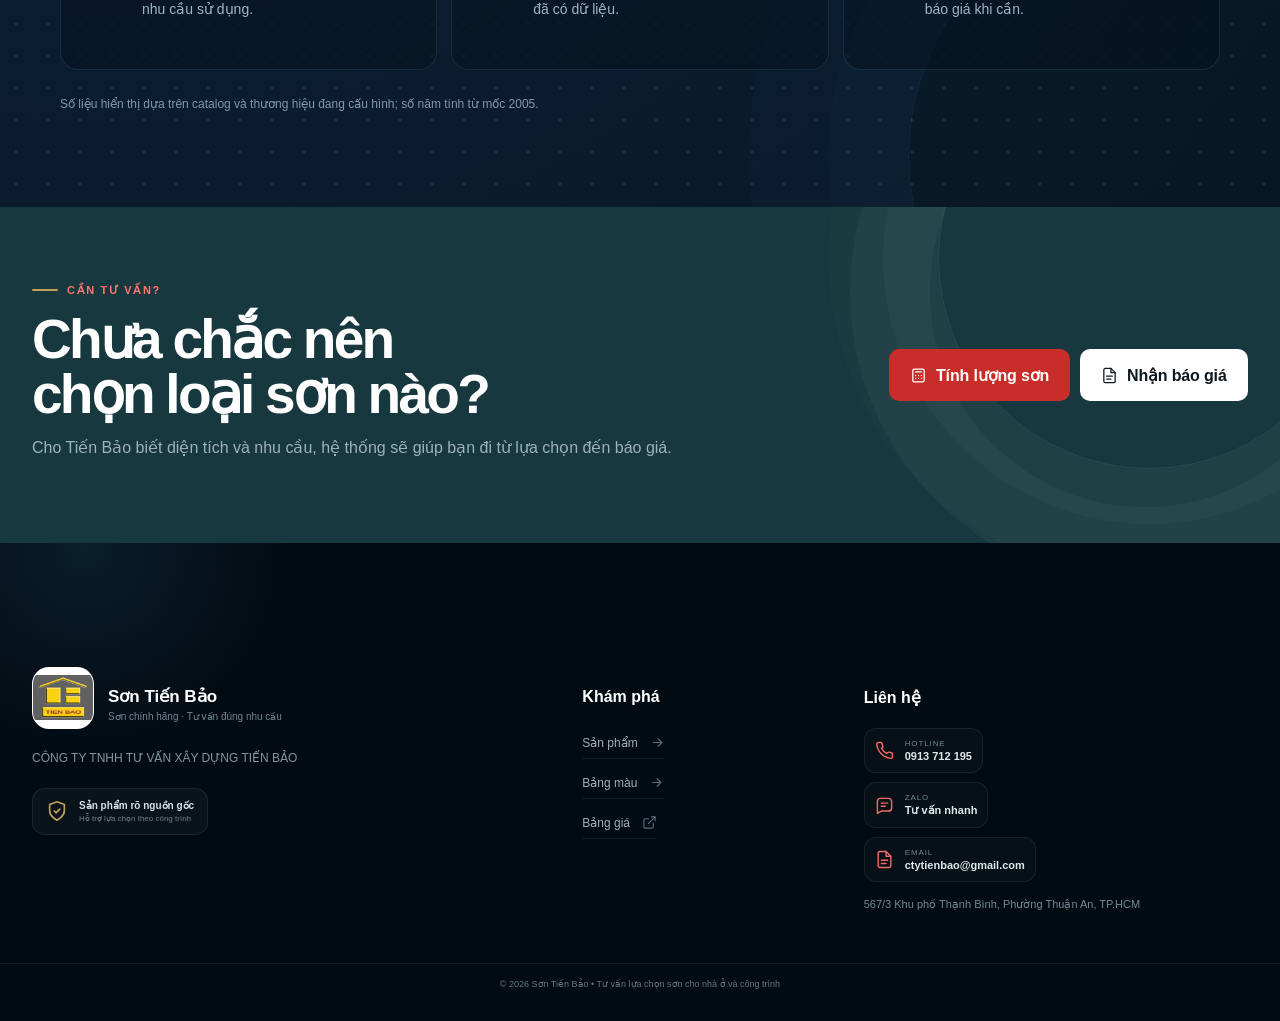
==== commit 9a274a36: "Add budget-aware paint advice and related-source retrieval" ====
--- a/index.html
+++ b/index.html
@@ -14,7 +14,7 @@
   <meta name="description" content="Sơn Tiến Bảo – sơn Jotun, Terraco chính hãng, bảng màu, tính lượng sơn và nhận báo giá." />
   <meta name="robots" content="index,follow" />
   <link rel="canonical" href="https://sontienbao-v7.vercel.app/" />
-  <link rel="stylesheet" href="storefront.css?v=20261123-6" />
+  <link rel="stylesheet" href="storefront.css?v=20261124-1" />
   <script defer src="admin-route.js"></script>
   <script defer src="vendor/react.production.min.js"></script>
   <script defer src="vendor/react-dom.production.min.js"></script>
@@ -30,11 +30,11 @@
   <script defer src="manual-product-overrides.js"></script>
   <script defer src="production-overrides.js?v=20261123-1"></script>
   <script defer src="asset-path-fix.js?v=20260814-1"></script>
-  <script defer src="shopping-tools.js?v=20261123-7"></script>
+  <script defer src="shopping-tools.js?v=20261124-1"></script>
   <script defer src="analytics-config.js?v=20261108-1"></script>
   <script defer src="analytics.js?v=20261119-1"></script>
   <script defer src="vitals.js?v=20261119-3"></script>
-  <script defer src="app.js?v=20261123-4"></script>
+  <script defer src="app.js?v=20261124-1"></script>
   <script defer src="seo-copy-fix.js?v=20260831-3"></script>
 </head>
 <body>
--- a/storefront.css
+++ b/storefront.css
@@ -1686,6 +1686,17 @@
 .store .paint-chatbot-input{display:flex;gap:8px}
 .store .paint-chatbot-input input{flex:1;min-width:0;min-height:48px;padding:10px 12px;border:1px solid #89abca;border-radius:10px;background:#fff;color:#173a60;font:inherit}
 .store .paint-chatbot-input .btn{justify-content:center}
+.store .hero-paint-advice{display:grid;gap:8px;max-width:35rem;margin:20px 0 0}
+.store .hero-paint-advice label{font-size:.9375rem;font-weight:750;color:#183f68}
+.store .hero-paint-advice .paint-chatbot-input{min-width:0}
+.store .hero-paint-advice .btn{padding-inline:clamp(10px,2vw,18px);white-space:nowrap}
+.store .faq-paint-advice{margin-top:18px}
+.store .paint-advice-cards{list-style:none;padding:0;margin:0 0 12px;display:grid;gap:8px}
+.store .paint-advice-cards>li{display:grid;gap:6px;padding:12px;border:1px solid #c9ddef;border-radius:12px;background:#f7fbff}
+.store .paint-advice-cards p,.store .paint-advice-product h4{margin:0}
+.store .paint-advice-cards summary{cursor:pointer;font-size:.875rem;font-weight:700}
+.store .paint-advice-product{display:flex;align-items:center;gap:10px}
+.store .paint-advice-product img{flex:none;width:48px;height:48px;object-fit:contain;border-radius:6px;background:#fff}
 .store .paint-chatbot-status{font-size:.9375rem;margin-top:12px!important}
 .store .paint-chatbot-status:empty{margin:0!important}
 .store .paint-chatbot-turns{display:grid;gap:12px;margin-top:14px}
@@ -1702,6 +1713,10 @@
 .store .paint-chatbot-sources{padding-left:20px;margin:8px 0;font-size:.875rem}
 .store .paint-chatbot-turn a{color:#245488;text-decoration:underline;text-underline-offset:3px}
 .store .paint-chatbot-next{display:inline-block;margin-top:6px;font-weight:750}
+@media(max-width:480px){
+  .store .hero-paint-advice .paint-chatbot-input input{font-size:16px}
+  .store .paint-chatbot .paint-chatbot-input input{font-size:16px}
+}
 @media(max-width:640px){
   .store .hero.hero-v64 h1{font-size:clamp(2.375rem,10vw,3.5rem)}
   .store .project-brief-input{display:grid;grid-template-columns:minmax(0,1fr)}
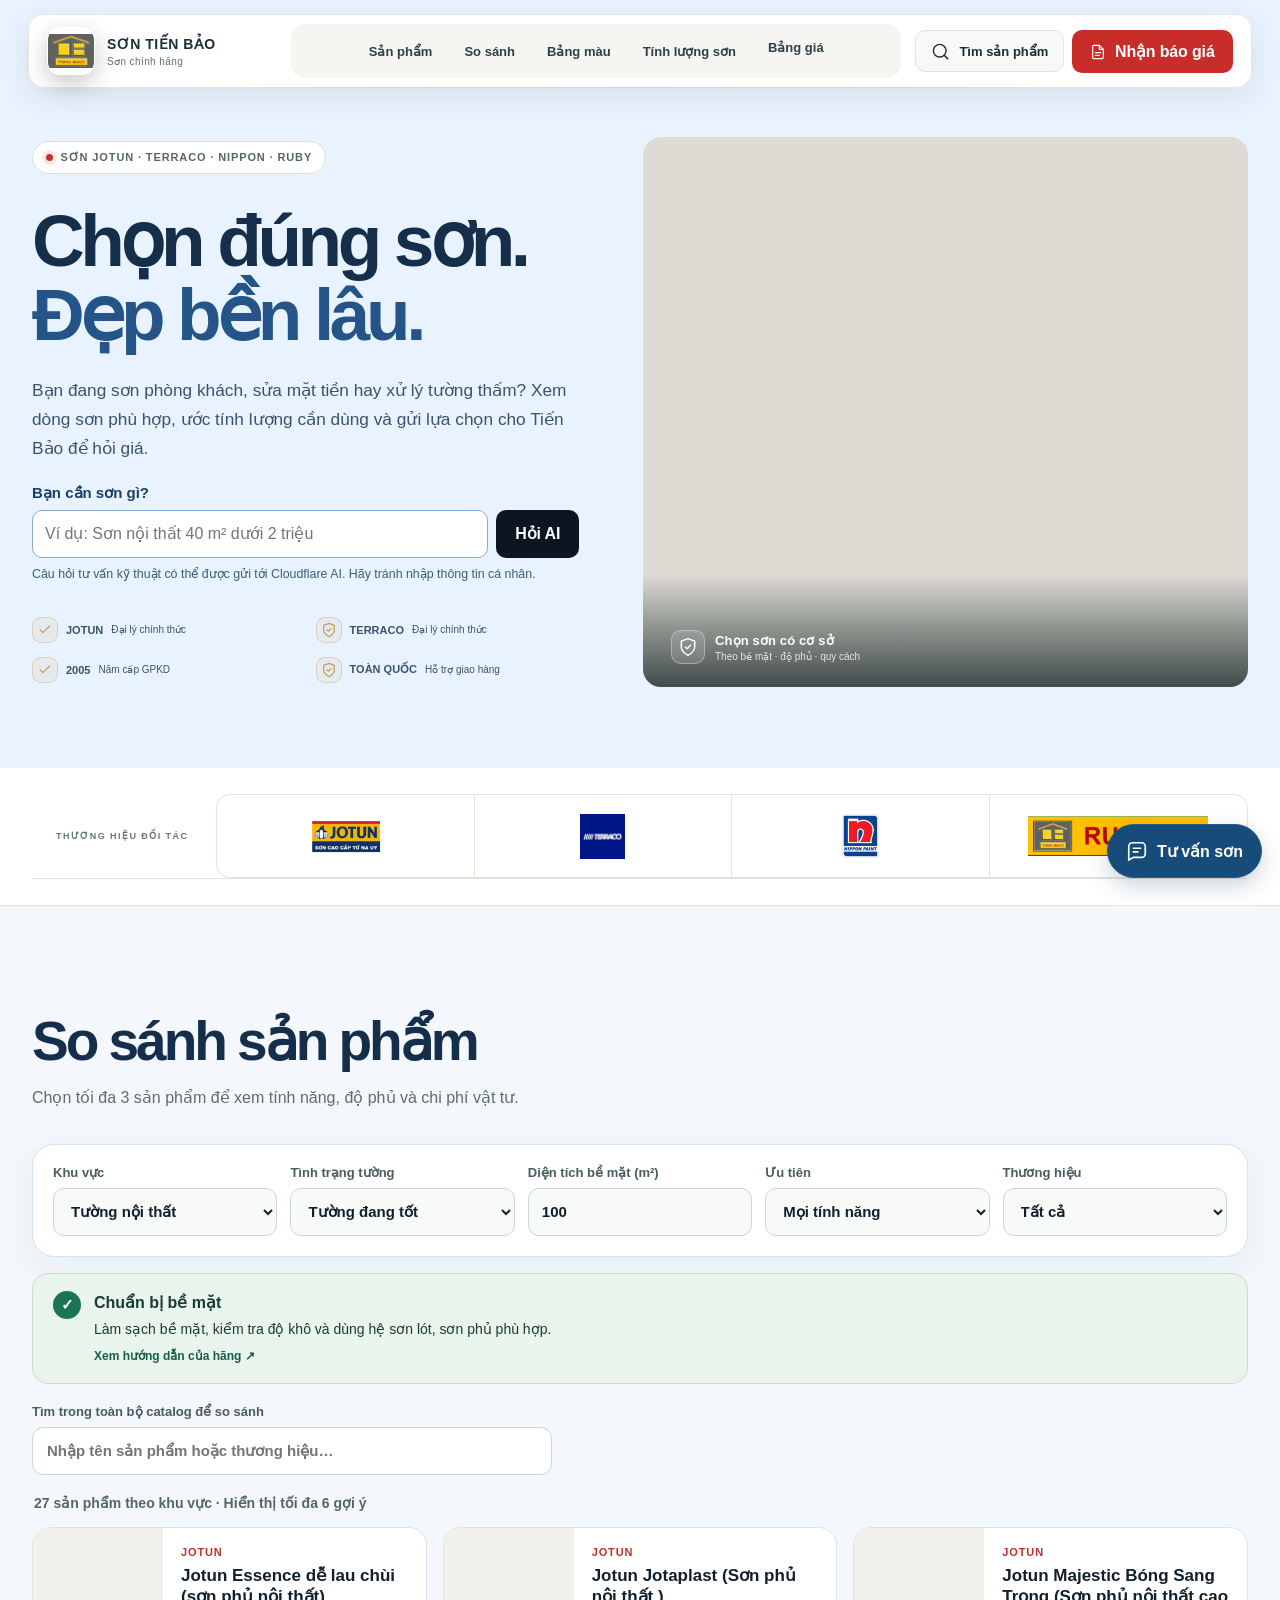
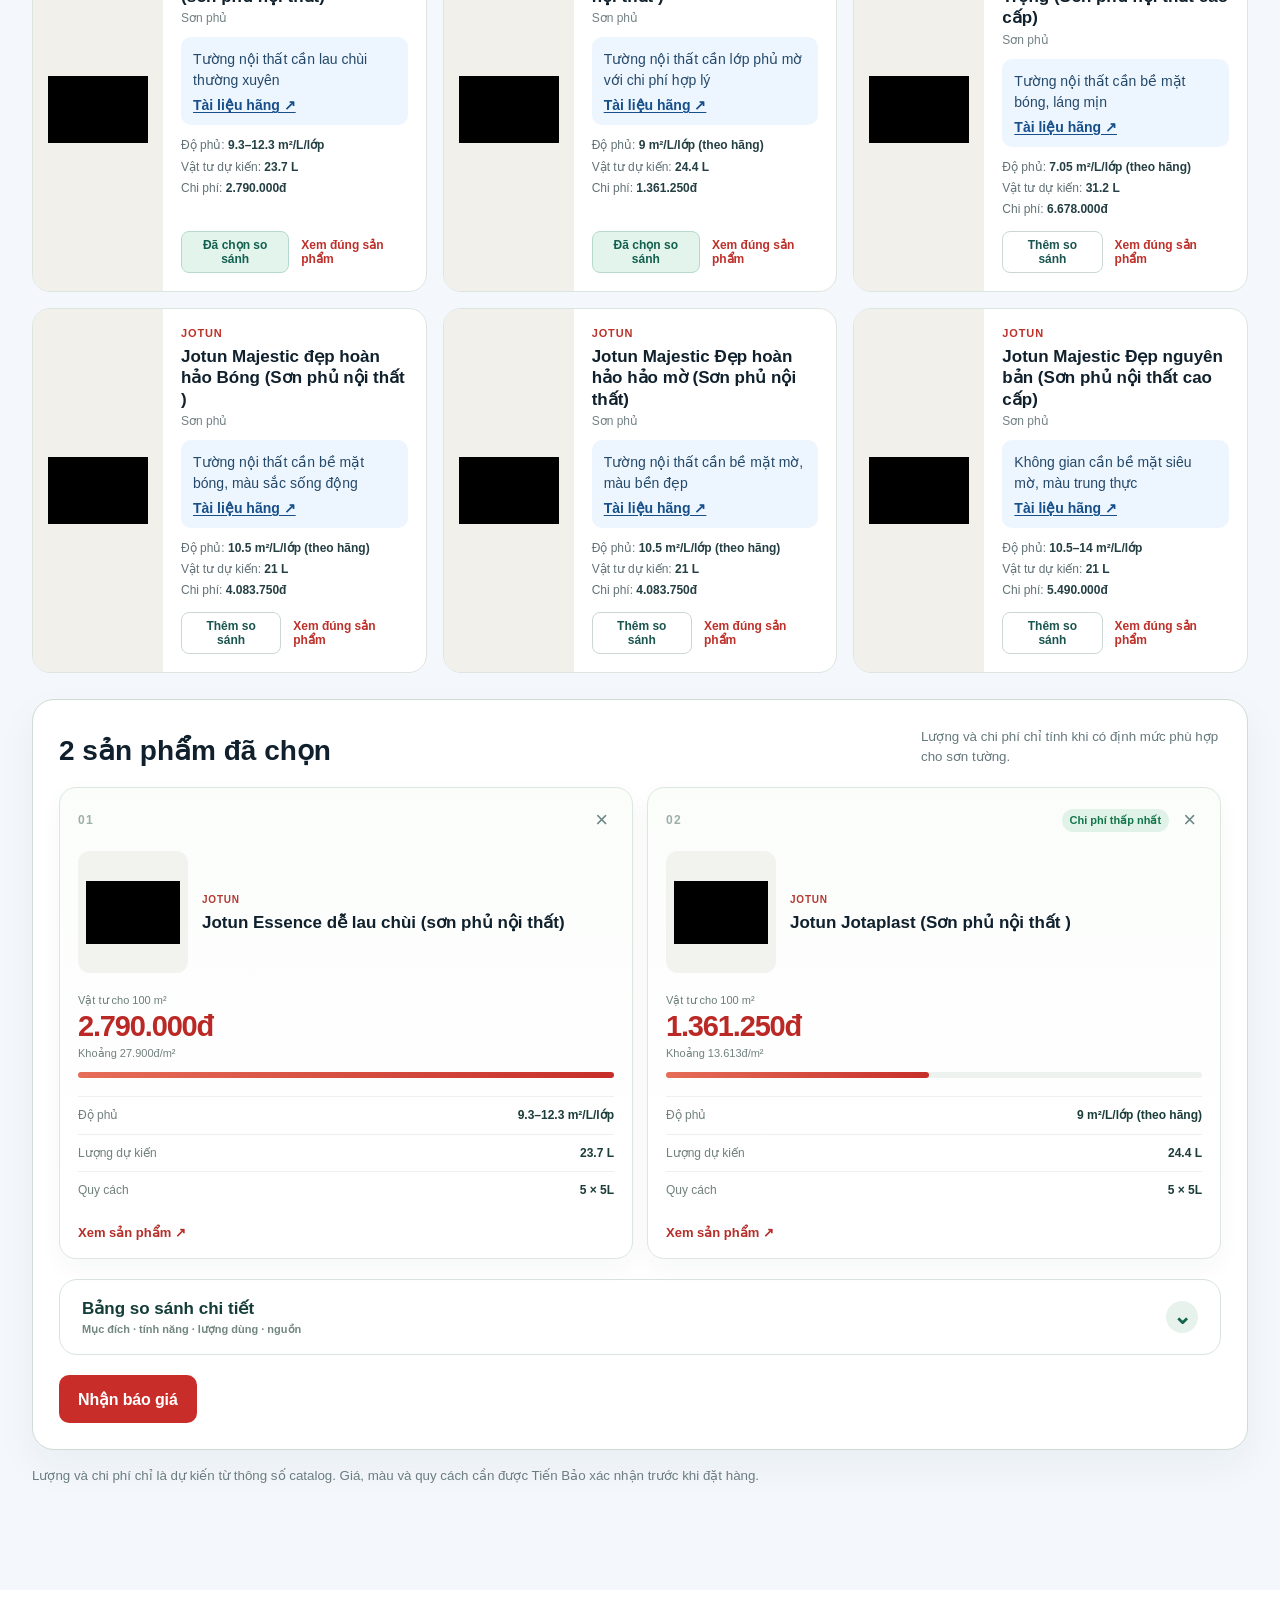
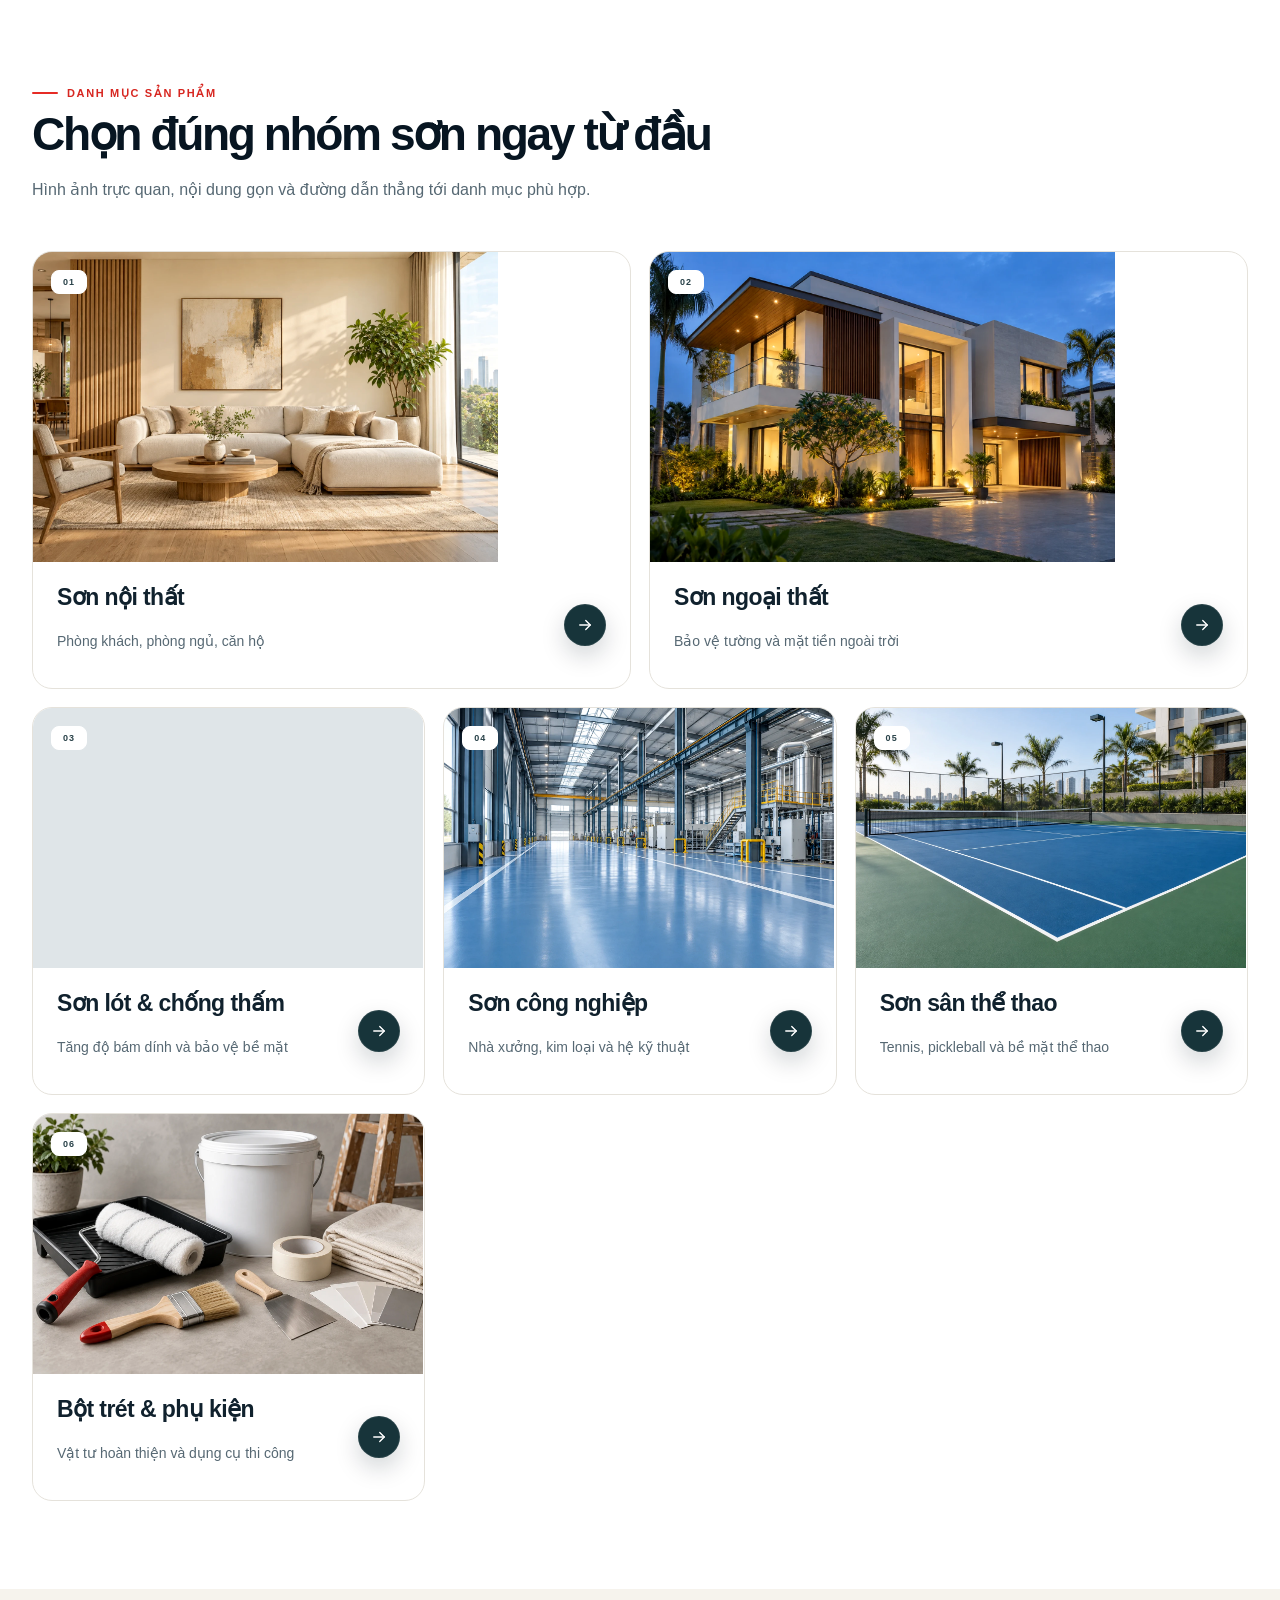
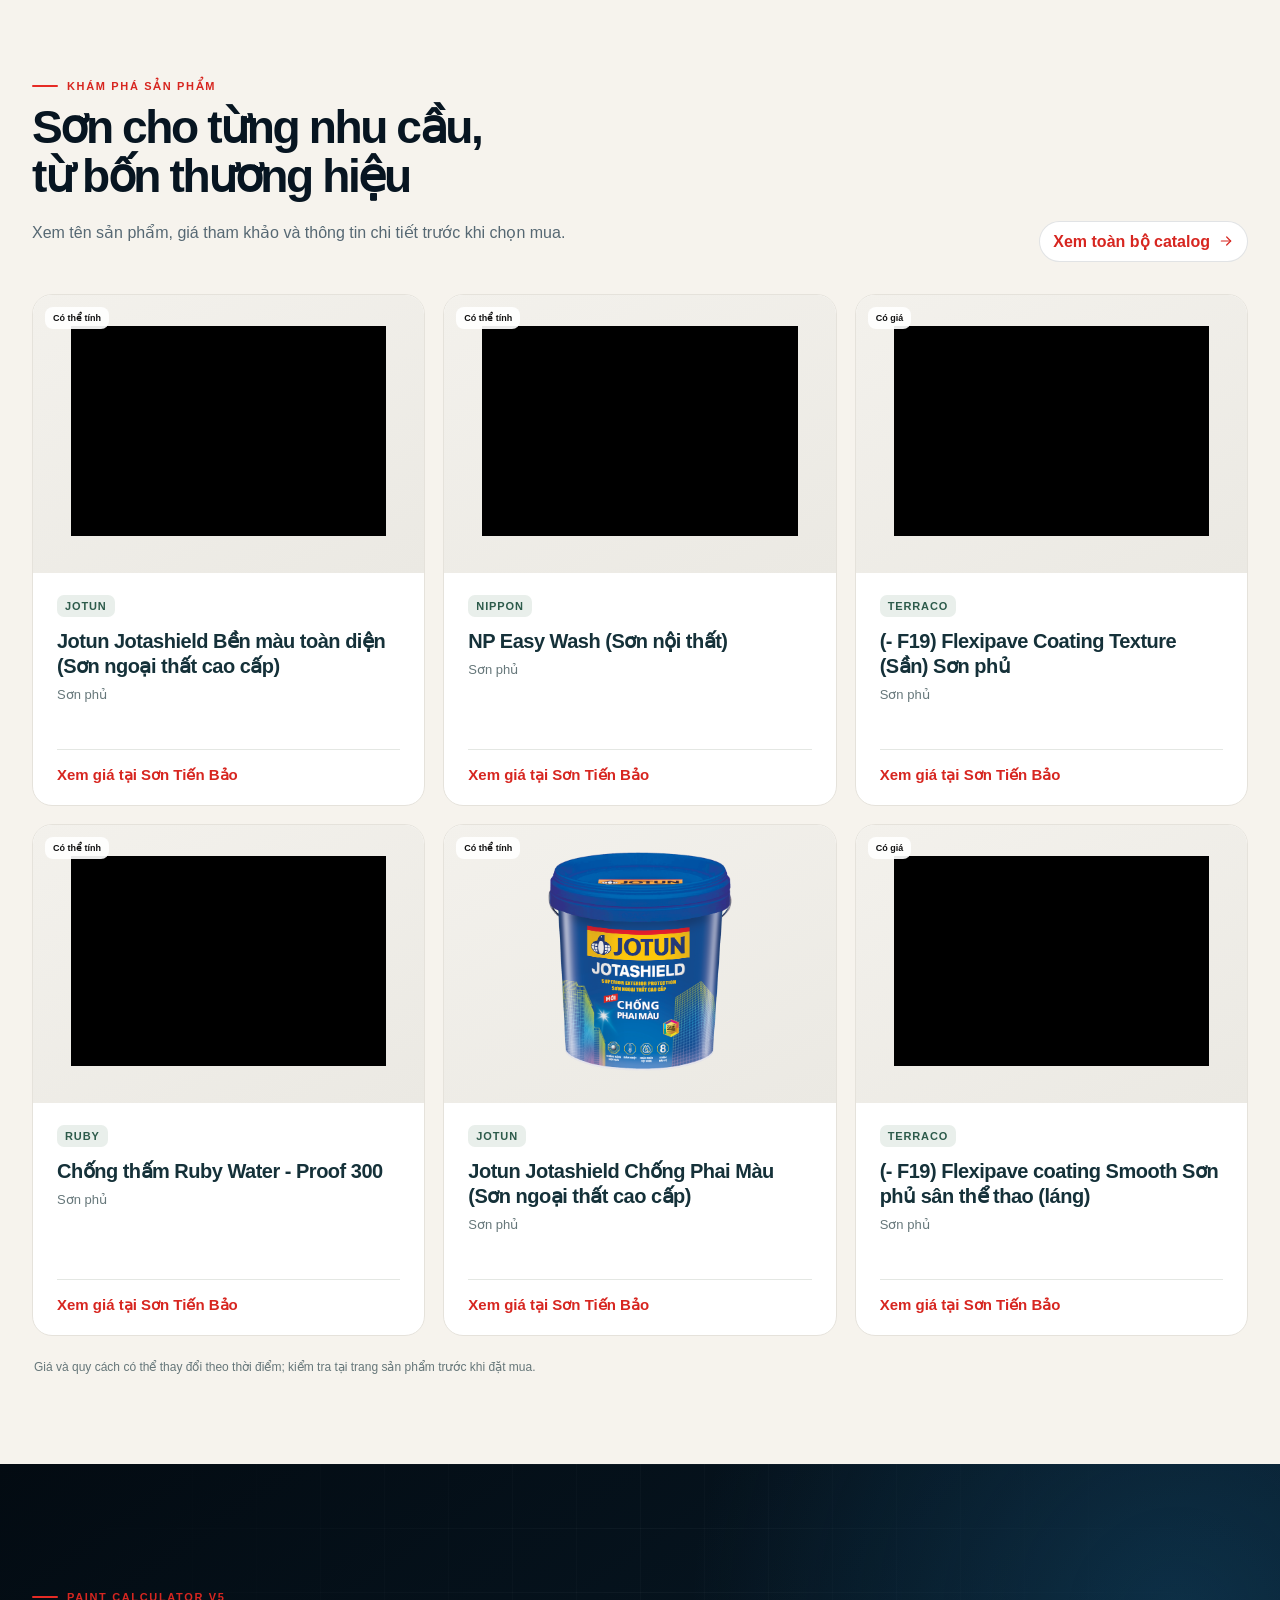
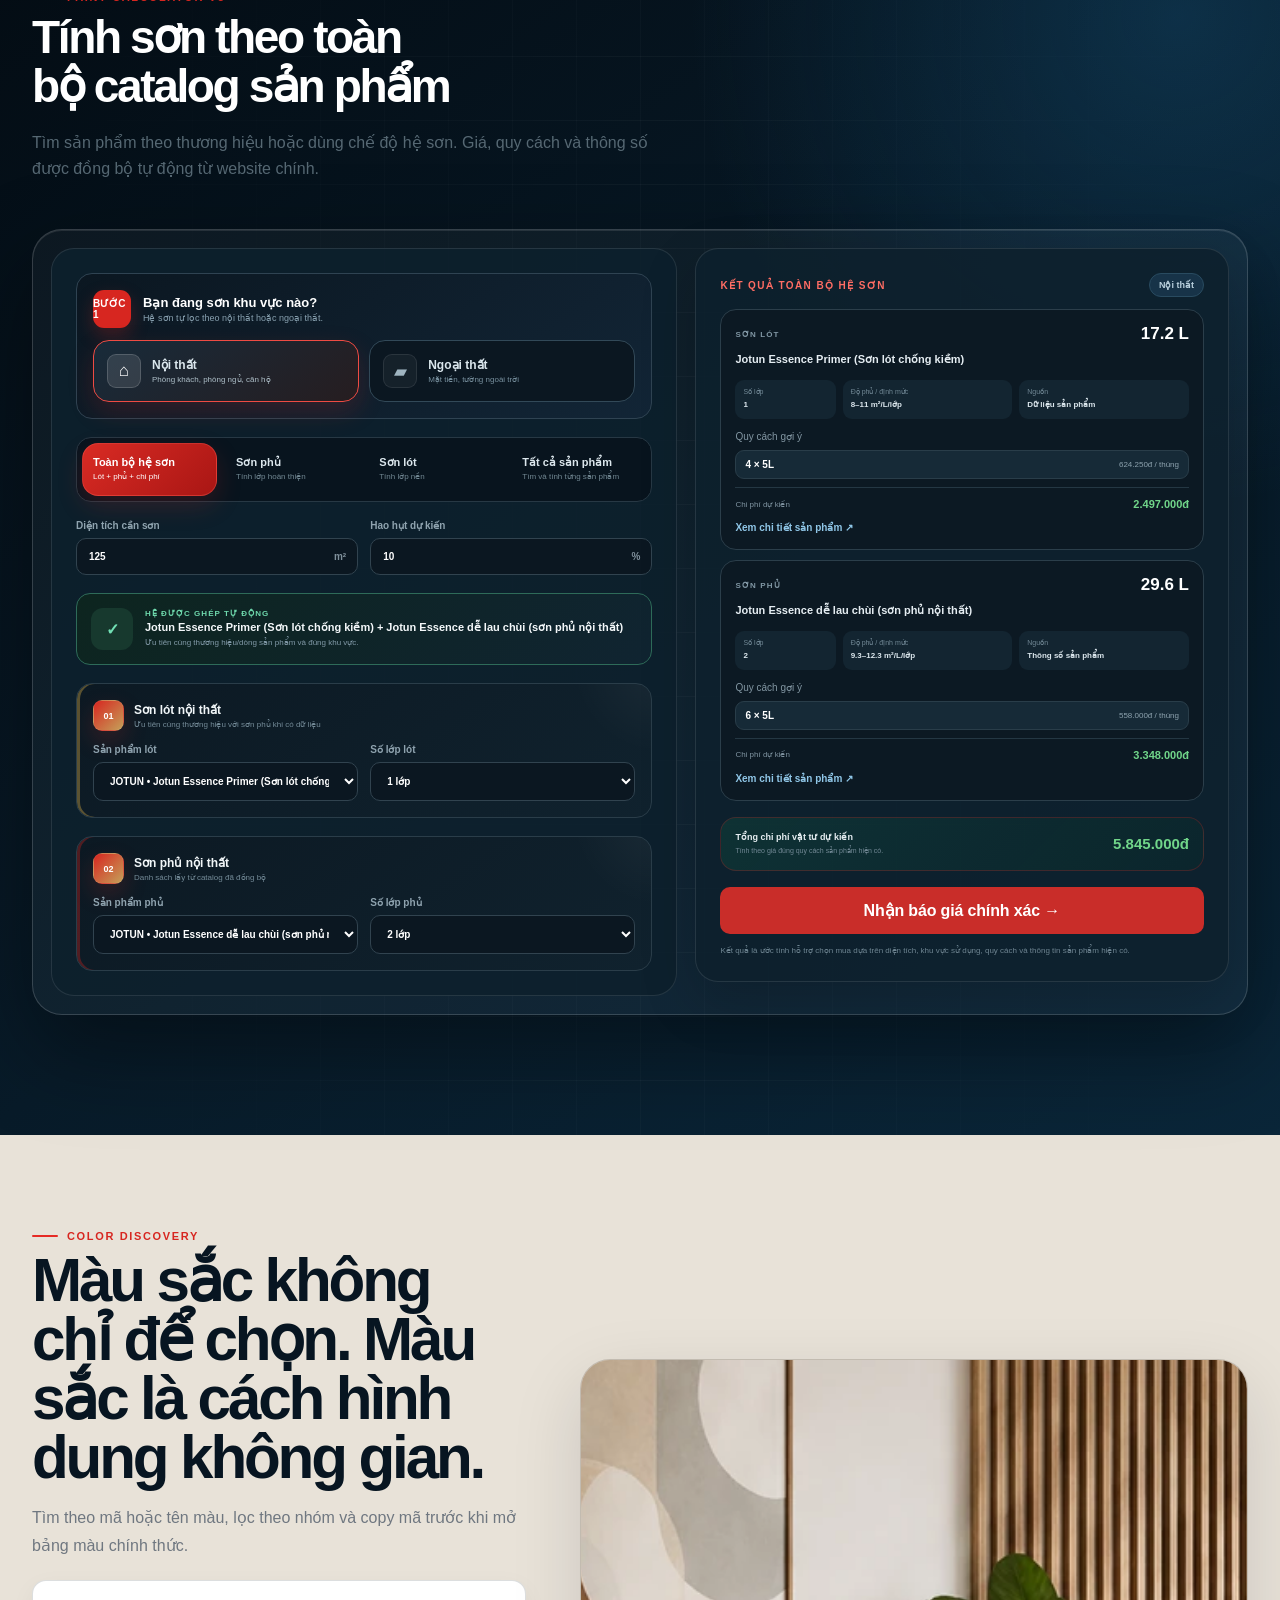
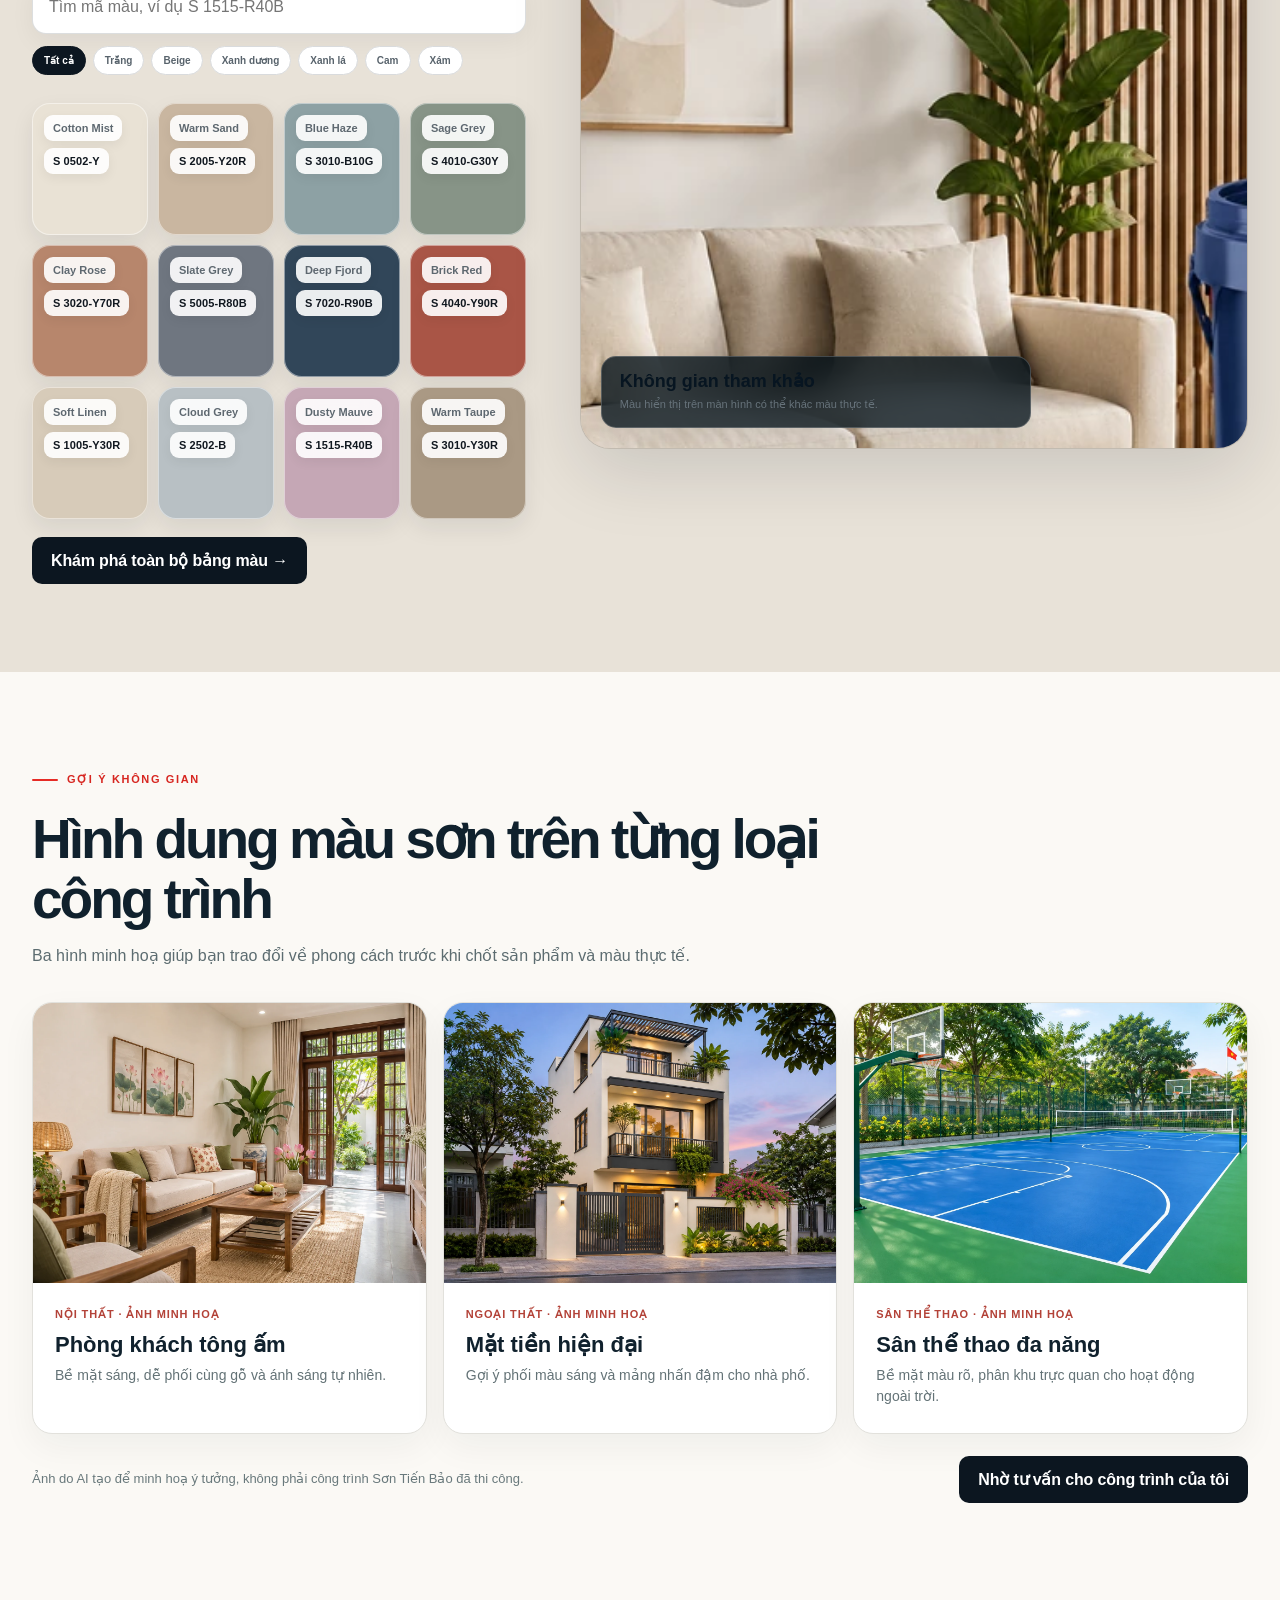
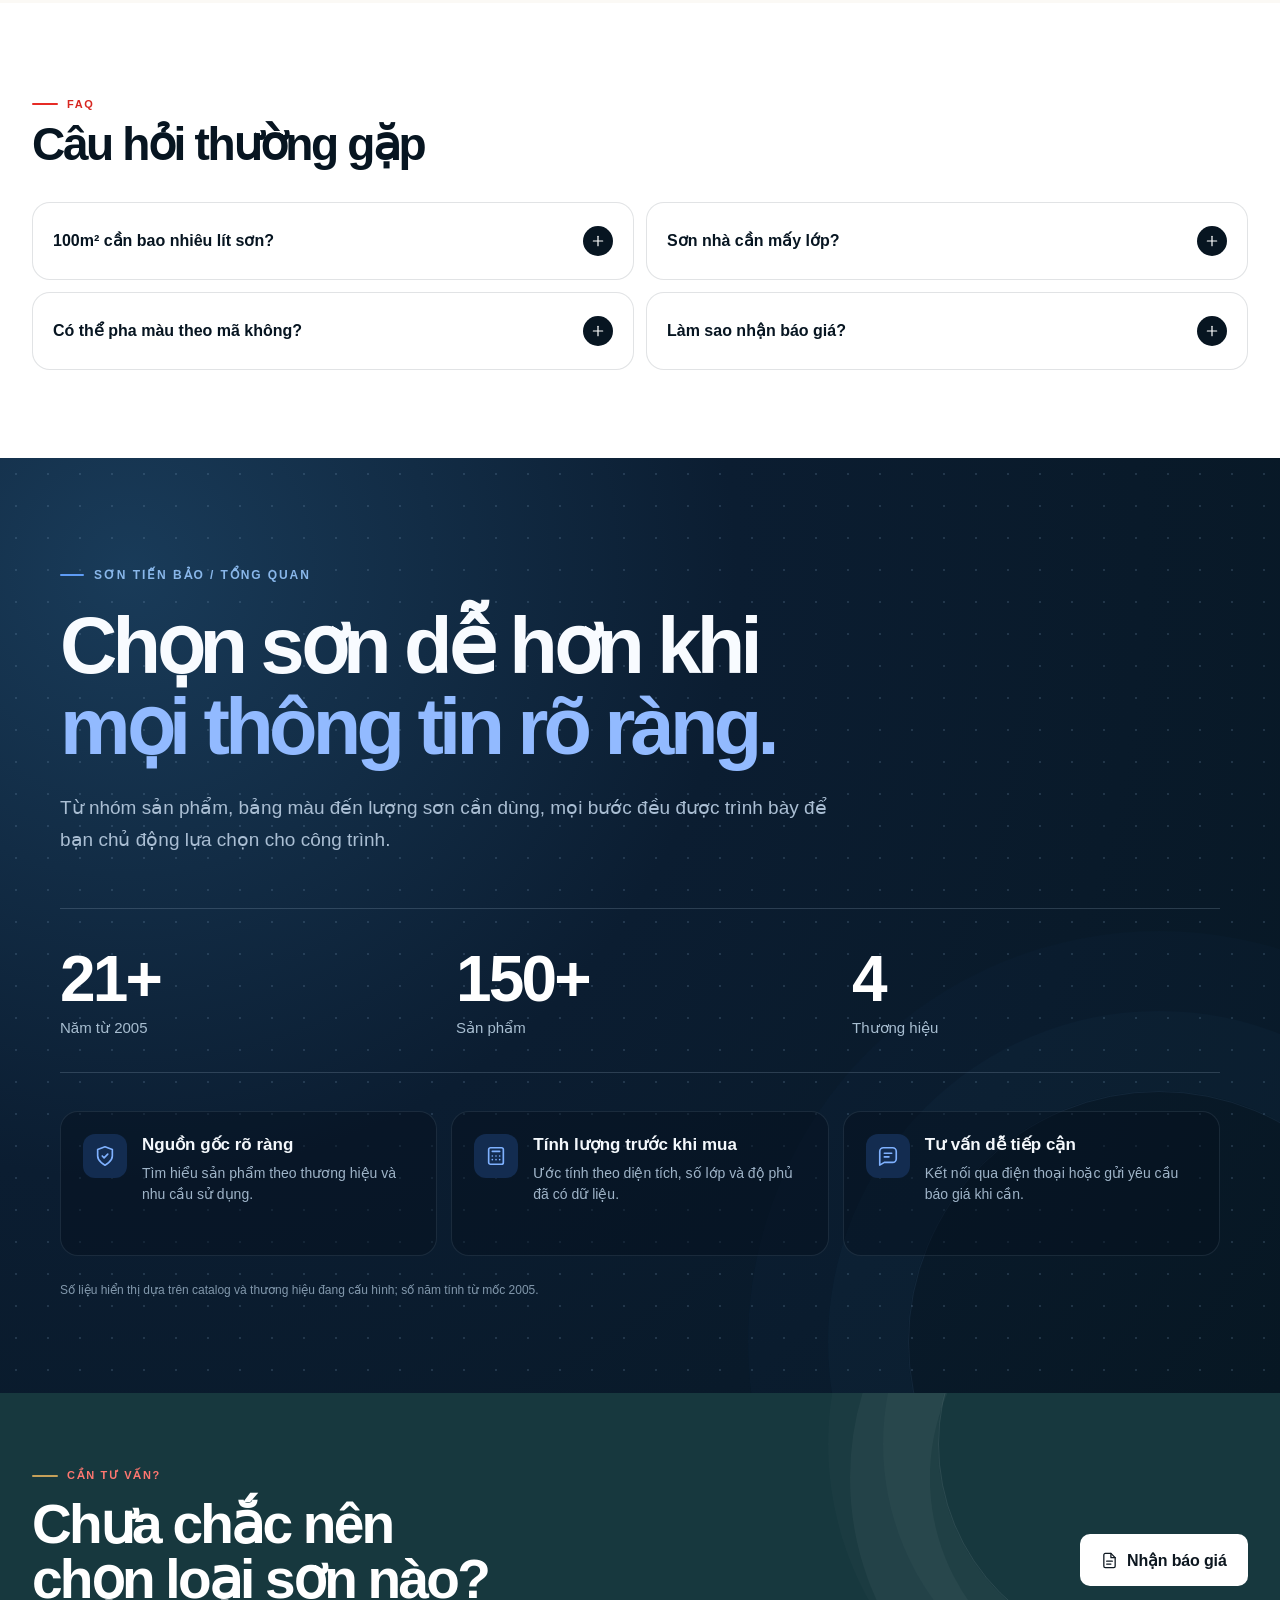
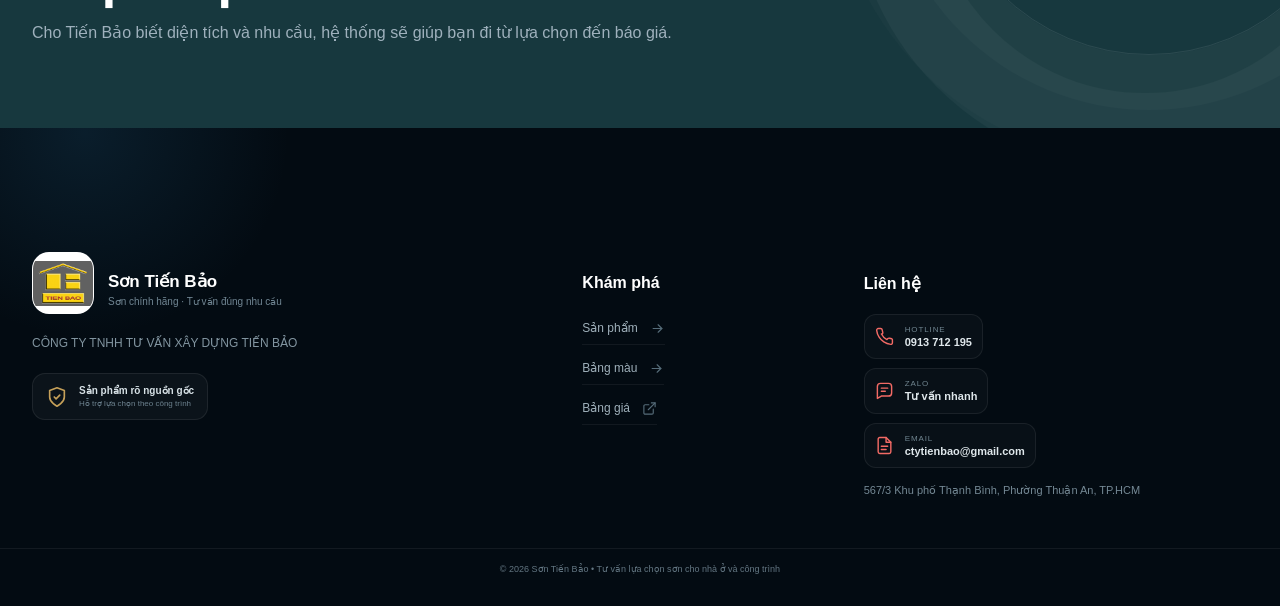
==== commit 8098e05e: "Use AI in the main chat and unify product comparison" ====
--- a/index.html
+++ b/index.html
@@ -14,7 +14,7 @@
   <meta name="description" content="Sơn Tiến Bảo – sơn Jotun, Terraco chính hãng, bảng màu, tính lượng sơn và nhận báo giá." />
   <meta name="robots" content="index,follow" />
   <link rel="canonical" href="https://sontienbao-v7.vercel.app/" />
-  <link rel="stylesheet" href="storefront.css?v=20261124-1" />
+  <link rel="stylesheet" href="storefront.css?v=20261124-2" />
   <script defer src="admin-route.js"></script>
   <script defer src="vendor/react.production.min.js"></script>
   <script defer src="vendor/react-dom.production.min.js"></script>
@@ -30,11 +30,11 @@
   <script defer src="manual-product-overrides.js"></script>
   <script defer src="production-overrides.js?v=20261123-1"></script>
   <script defer src="asset-path-fix.js?v=20260814-1"></script>
-  <script defer src="shopping-tools.js?v=20261124-1"></script>
+  <script defer src="shopping-tools.js?v=20261124-2"></script>
   <script defer src="analytics-config.js?v=20261108-1"></script>
   <script defer src="analytics.js?v=20261119-1"></script>
   <script defer src="vitals.js?v=20261119-3"></script>
-  <script defer src="app.js?v=20261124-1"></script>
+  <script defer src="app.js?v=20261124-2"></script>
   <script defer src="seo-copy-fix.js?v=20260831-3"></script>
 </head>
 <body>
--- a/storefront.css
+++ b/storefront.css
@@ -1649,24 +1649,10 @@
 .store .hero.hero-v64 .hero-lead{color:#3b536a;font-size:clamp(1rem,1.35vw,1.125rem)}
 .store .hero.hero-v64 .eyebrow{background:#f5faff;border-color:#b9d1e8;color:#274d73}
 .store .hero.hero-v64 .trust-item :is(b,small){color:#3b536a}
-.store .hero.hero-v64 .hero-actions .btn-glass{background:#f7fbff;border-color:#8faecb;color:#183f68}
-.store .hero.hero-v64 .hero-actions .btn-glass:hover{background:#dcecff}
 .store .hero.hero-v64 .hero-visual{box-shadow:none}
-.store .project-brief{padding:clamp(17px,3vw,32px);margin-bottom:18px;background:#e3effc;color:#173a60;border:1px solid #c5daee;border-radius:20px}
-.store .project-brief label{display:block;font-size:1.125rem;font-weight:750;margin-bottom:12px}
-.store .project-brief-input{display:flex;gap:10px}
-.store .project-brief-input input{flex:1;min-width:0;min-height:52px;padding:0 15px;border:1px solid #89abca;border-radius:11px;background:#fff;color:#173a60;font:inherit;font-size:1rem}
-.store .project-brief-input .btn{min-height:52px;justify-content:center}
-.store .project-brief-examples{display:flex;flex-wrap:wrap;gap:8px;margin-top:14px}
-.store .project-brief-examples button{min-height:44px;padding:8px 12px;border:1px solid #a3c0dc;border-radius:9px;background:#f7fbff;color:#21476c;font:inherit;font-size:.875rem;text-align:left}
-.store .project-brief-examples button:hover{background:#d4e7fa}
-.store .project-brief :is(button,input):focus-visible{outline:3px solid #285e96;outline-offset:3px}
-.store .project-brief-status{margin:12px 0 0;color:#2f5275;font-size:.9375rem}
-.store .project-brief-status:empty{margin:0}
-.store .project-brief-more{margin-top:12px}
-.store .project-brief-more summary{width:fit-content;min-height:36px;padding-top:6px;color:#245488;font-weight:750;cursor:pointer}
-.store .project-brief-more .project-brief-examples{margin-top:4px}
-.store .project-brief-status + .btn{margin-top:10px}
+.store .paint-chatbot-examples{display:flex;flex-wrap:wrap;gap:8px;margin-top:14px}
+.store .paint-chatbot-examples button{min-height:44px;padding:8px 12px;border:1px solid #a3c0dc;border-radius:9px;background:#f7fbff;color:#21476c;font:inherit;font-size:.875rem;text-align:left}
+.store .paint-chatbot-examples button:hover{background:#d4e7fa}
 .store .paint-rag-answer{white-space:pre-line;line-height:1.55}
 .store .paint-chatbot{--chat-bottom:22px;position:fixed;right:max(18px,env(safe-area-inset-right));bottom:var(--chat-bottom);z-index:985}
 .store .paint-chatbot-launch{min-height:54px;display:flex;align-items:center;gap:9px;padding:0 18px;border:1px solid #275a8a;border-radius:999px;background:#174b79;color:#fff;font:inherit;font-weight:750;box-shadow:0 8px 22px #142e4b35}
@@ -1690,7 +1676,9 @@
 .store .hero-paint-advice label{font-size:.9375rem;font-weight:750;color:#183f68}
 .store .hero-paint-advice .paint-chatbot-input{min-width:0}
 .store .hero-paint-advice .btn{padding-inline:clamp(10px,2vw,18px);white-space:nowrap}
-.store .faq-paint-advice{margin-top:18px}
+.store .paint-ai-notice{display:block;color:#395d78;font-size:.775rem;line-height:1.35}
+.store .paint-chatbot-compose .paint-ai-notice{margin-top:6px}
+.store .shop-compare-heading h3{scroll-margin-top:105px}
 .store .paint-advice-cards{list-style:none;padding:0;margin:0 0 12px;display:grid;gap:8px}
 .store .paint-advice-cards>li{display:grid;gap:6px;padding:12px;border:1px solid #c9ddef;border-radius:12px;background:#f7fbff}
 .store .paint-advice-cards p,.store .paint-advice-product h4{margin:0}
@@ -1719,7 +1707,6 @@
 }
 @media(max-width:640px){
   .store .hero.hero-v64 h1{font-size:clamp(2.375rem,10vw,3.5rem)}
-  .store .project-brief-input{display:grid;grid-template-columns:minmax(0,1fr)}
 }
 @media(max-width:760px){
   .store .paint-chatbot{--chat-bottom:calc(84px + env(safe-area-inset-bottom));right:max(12px,env(safe-area-inset-right))}
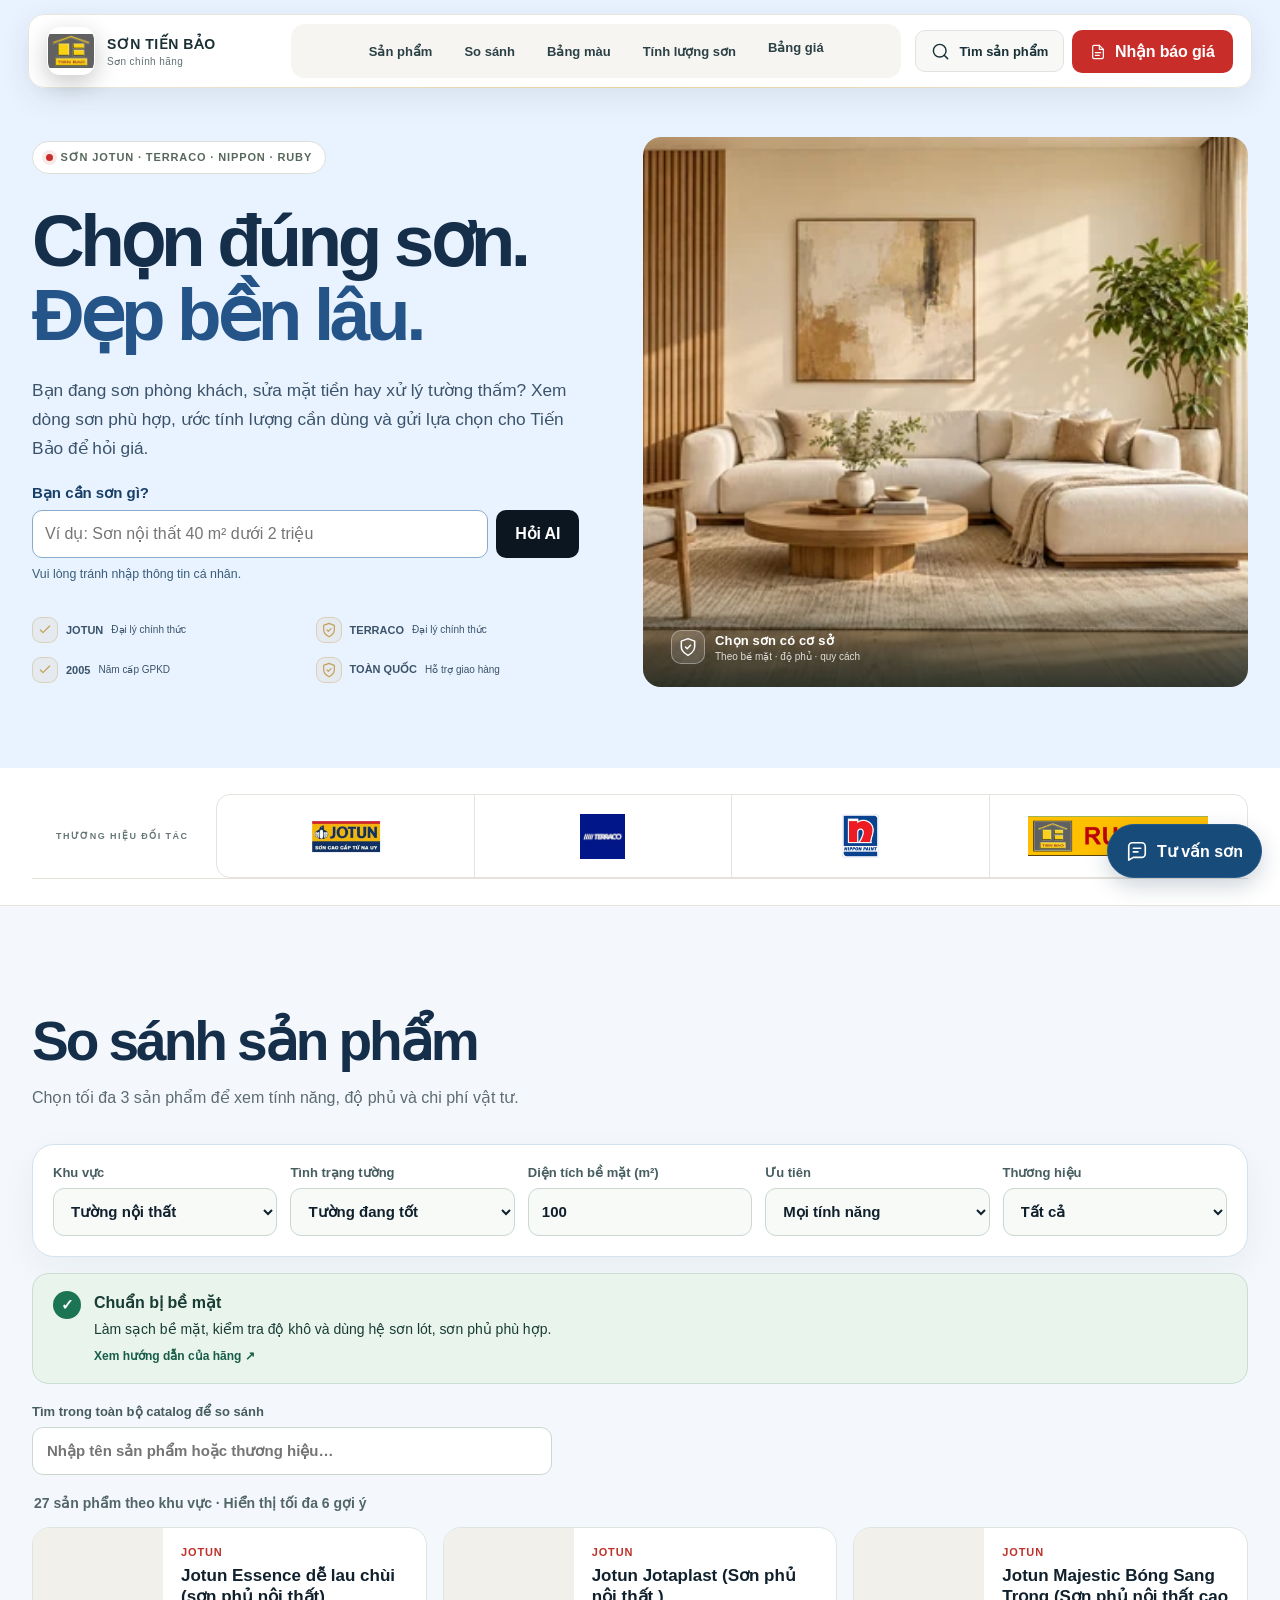
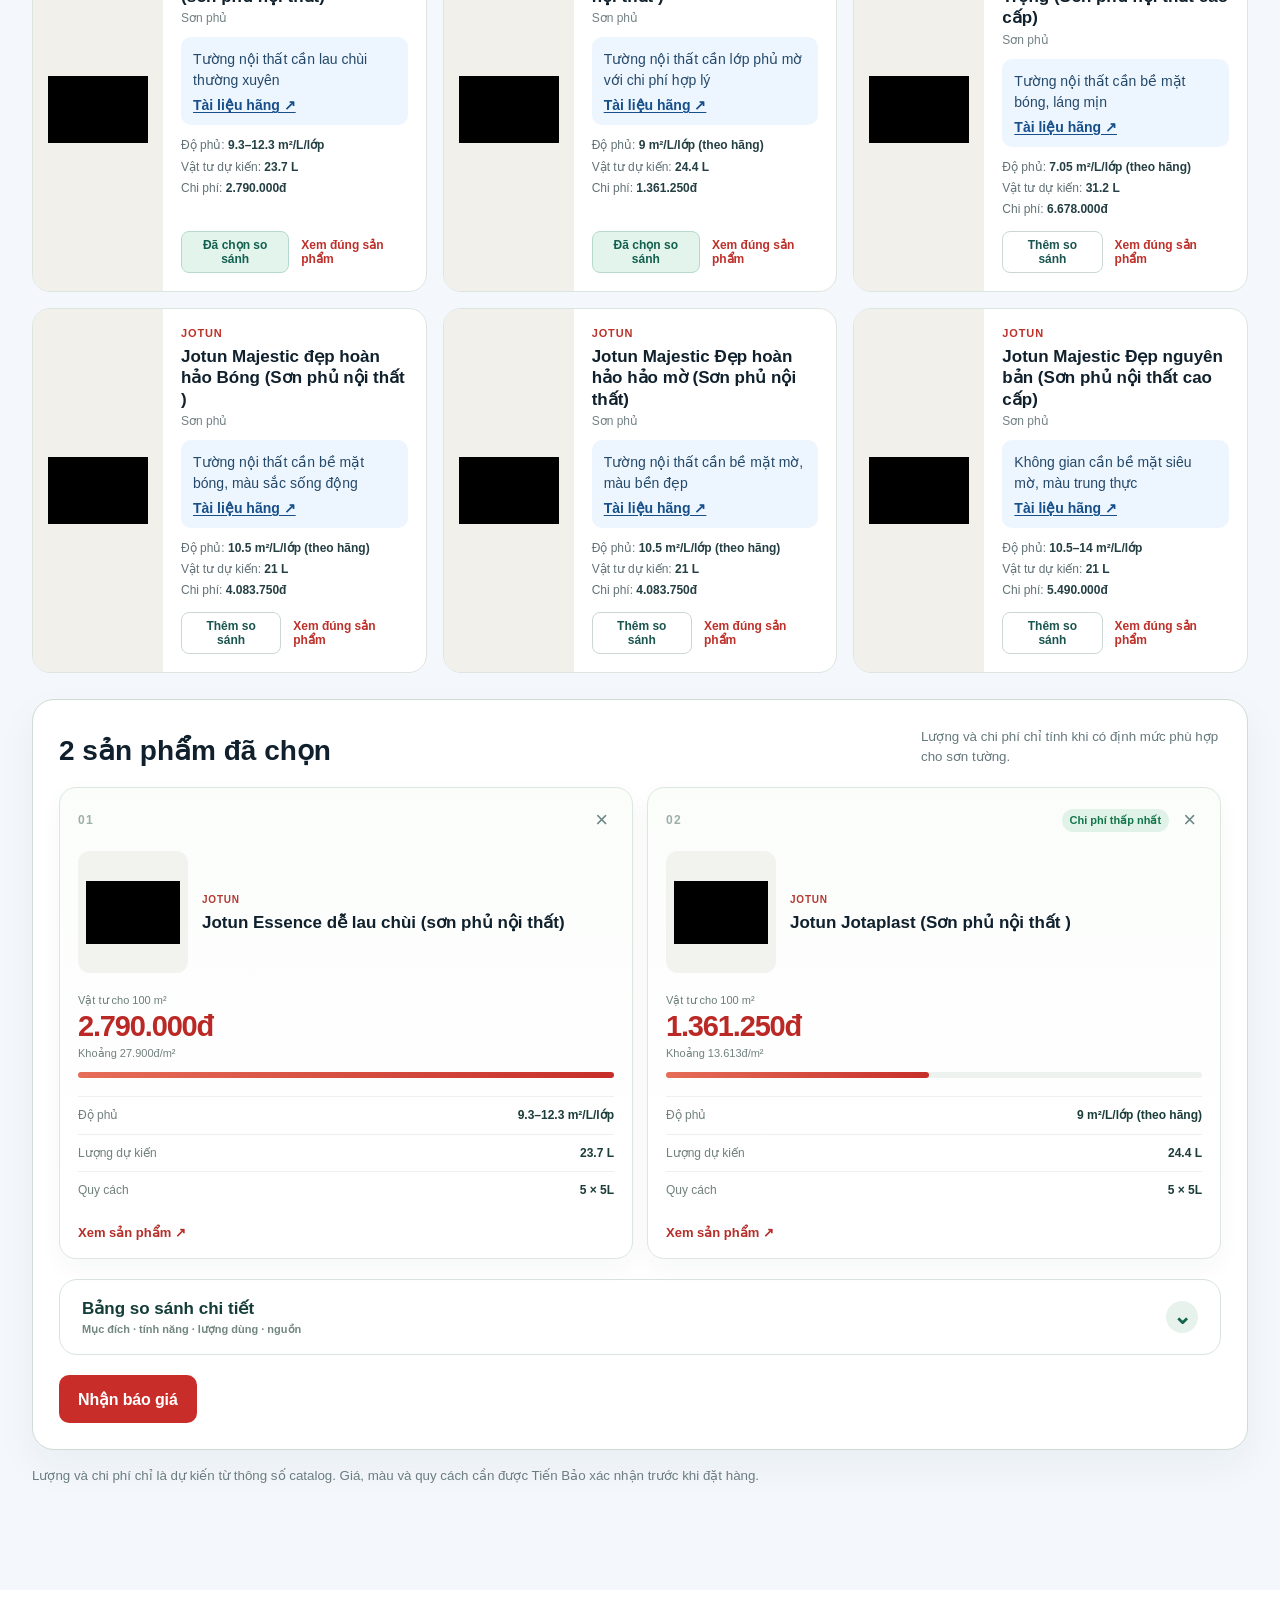
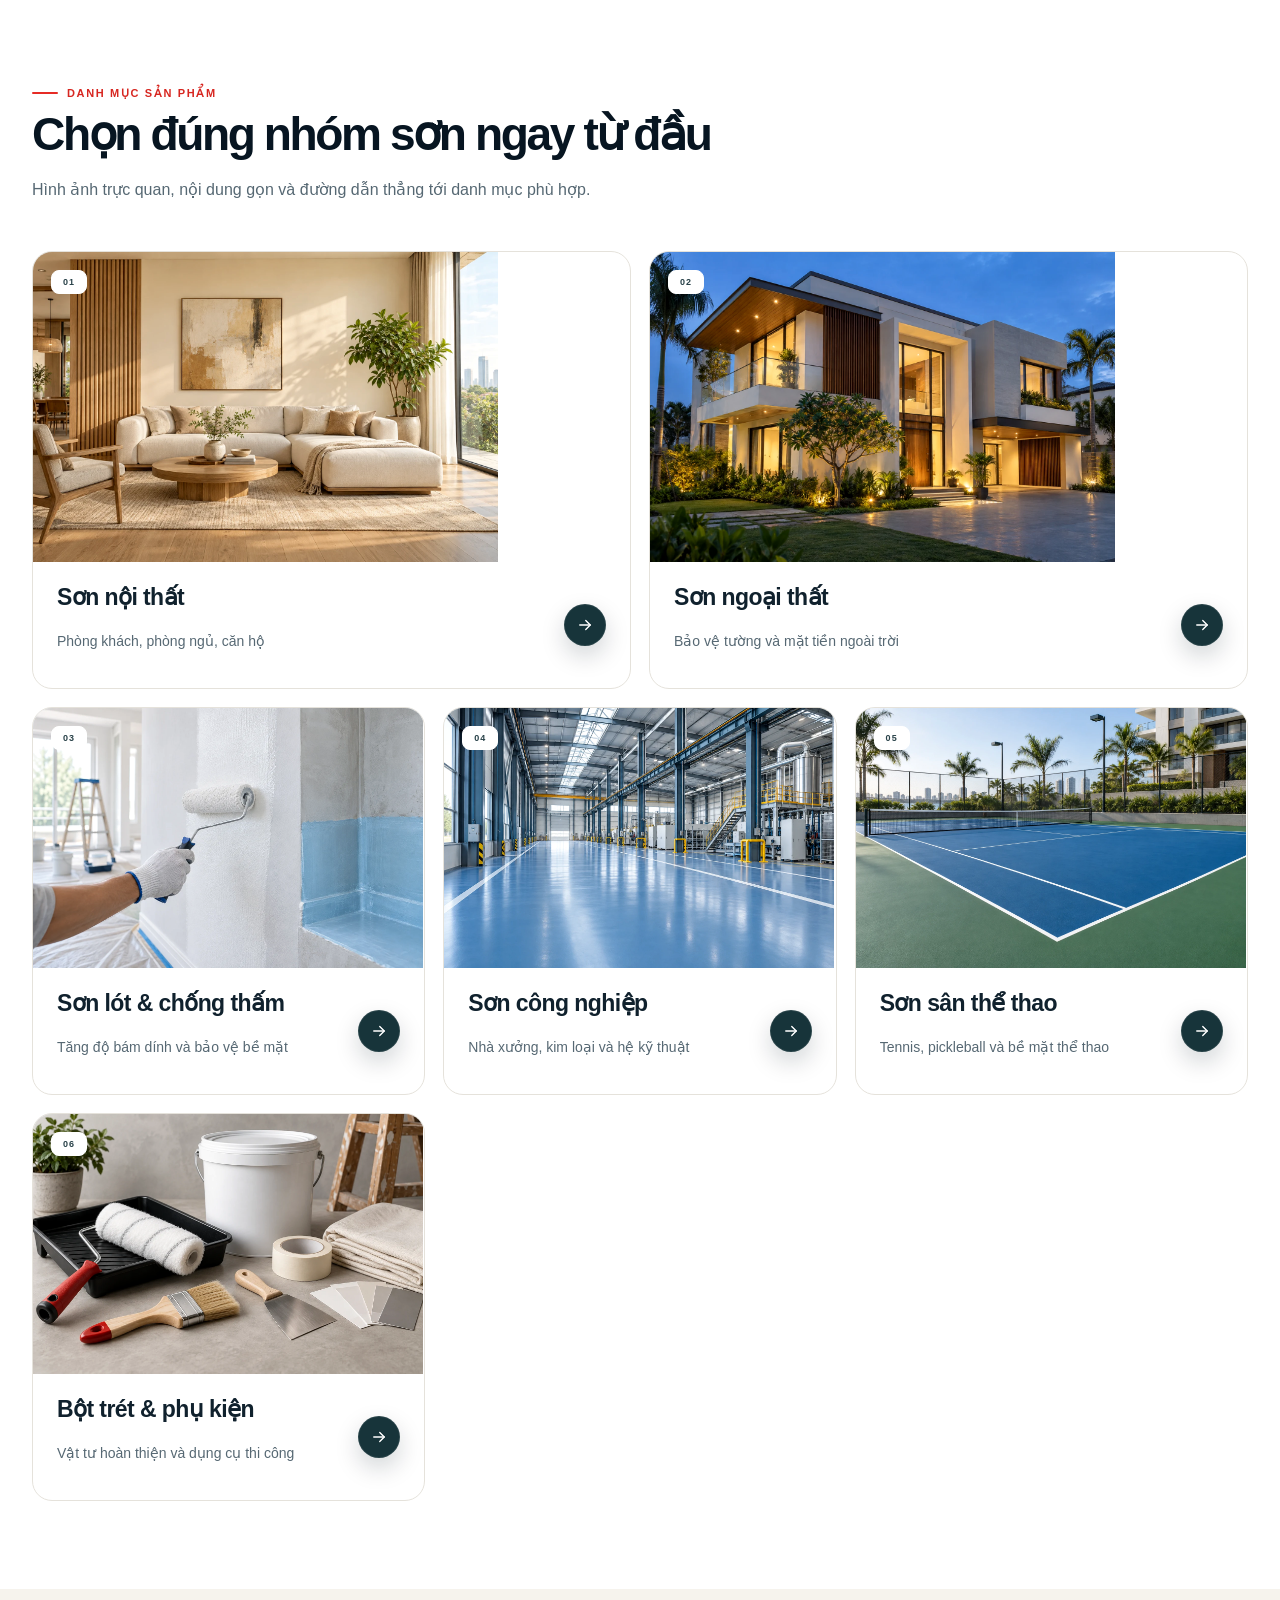
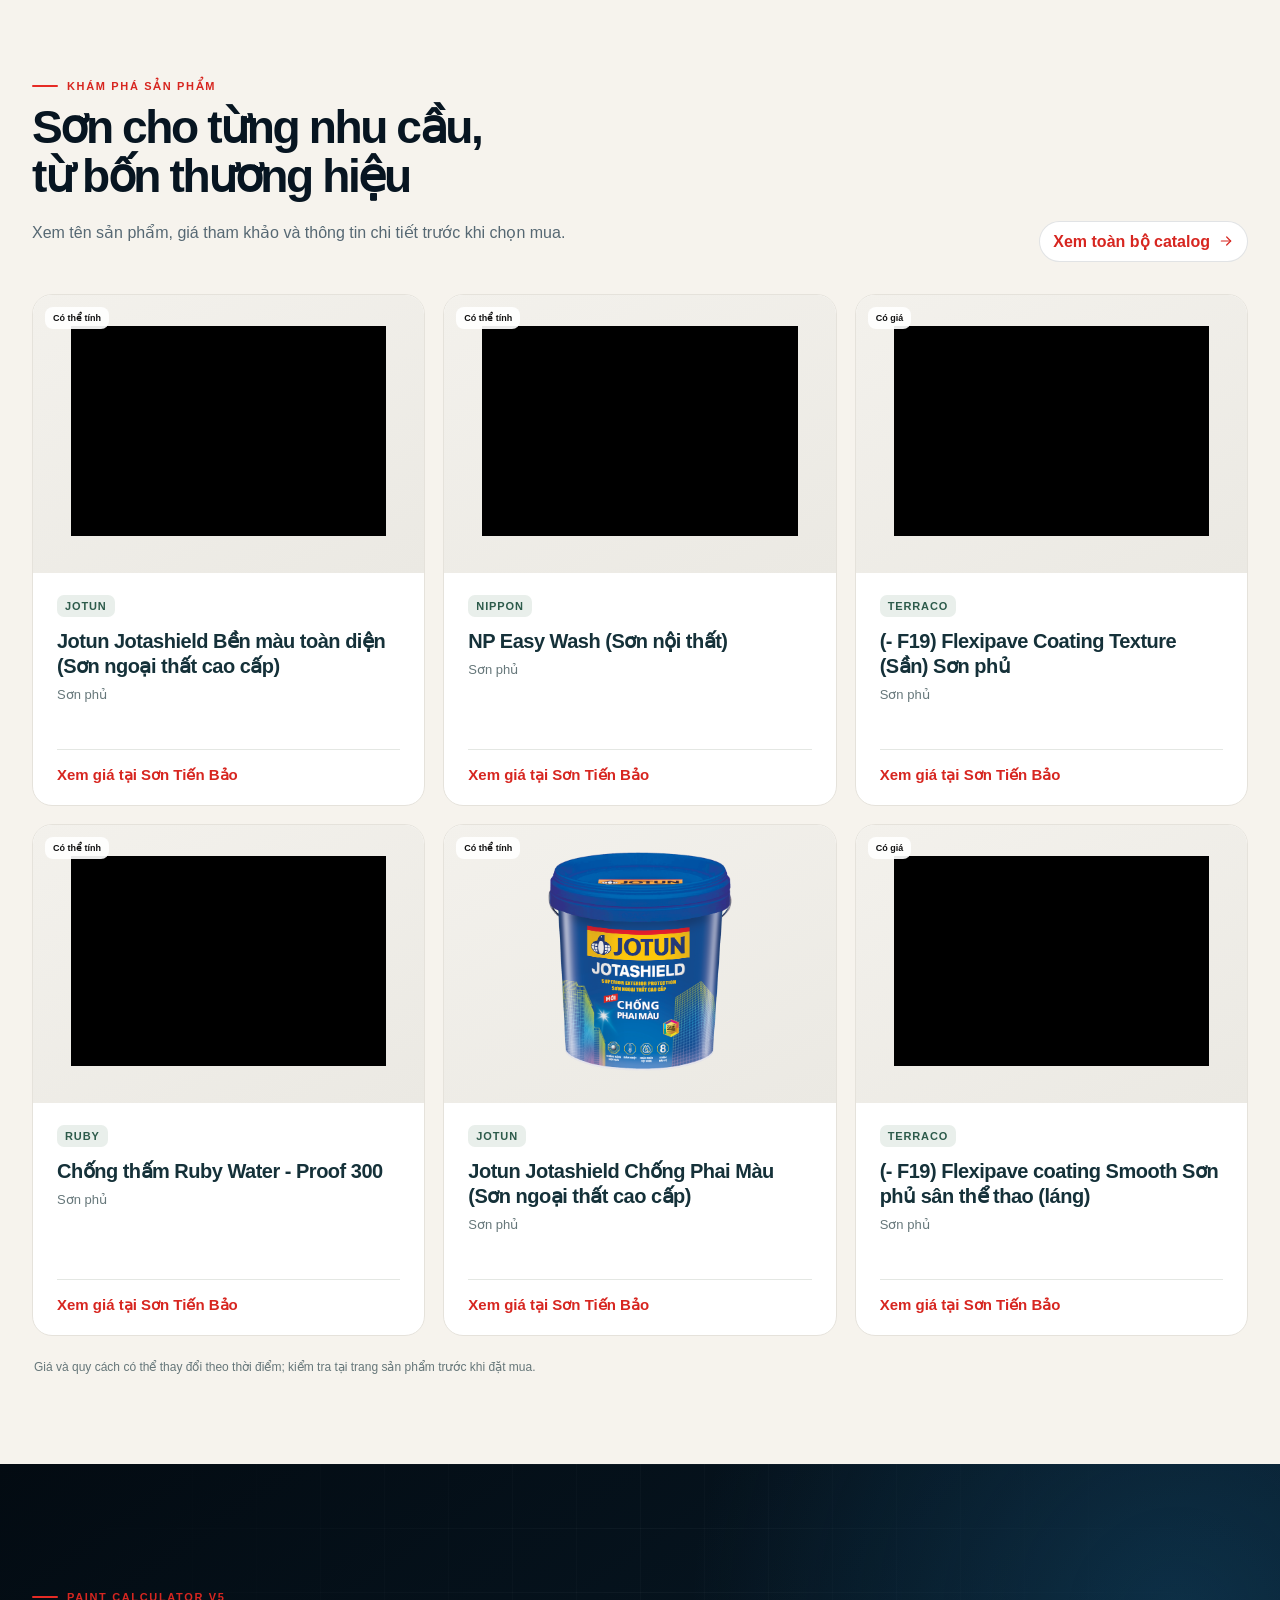
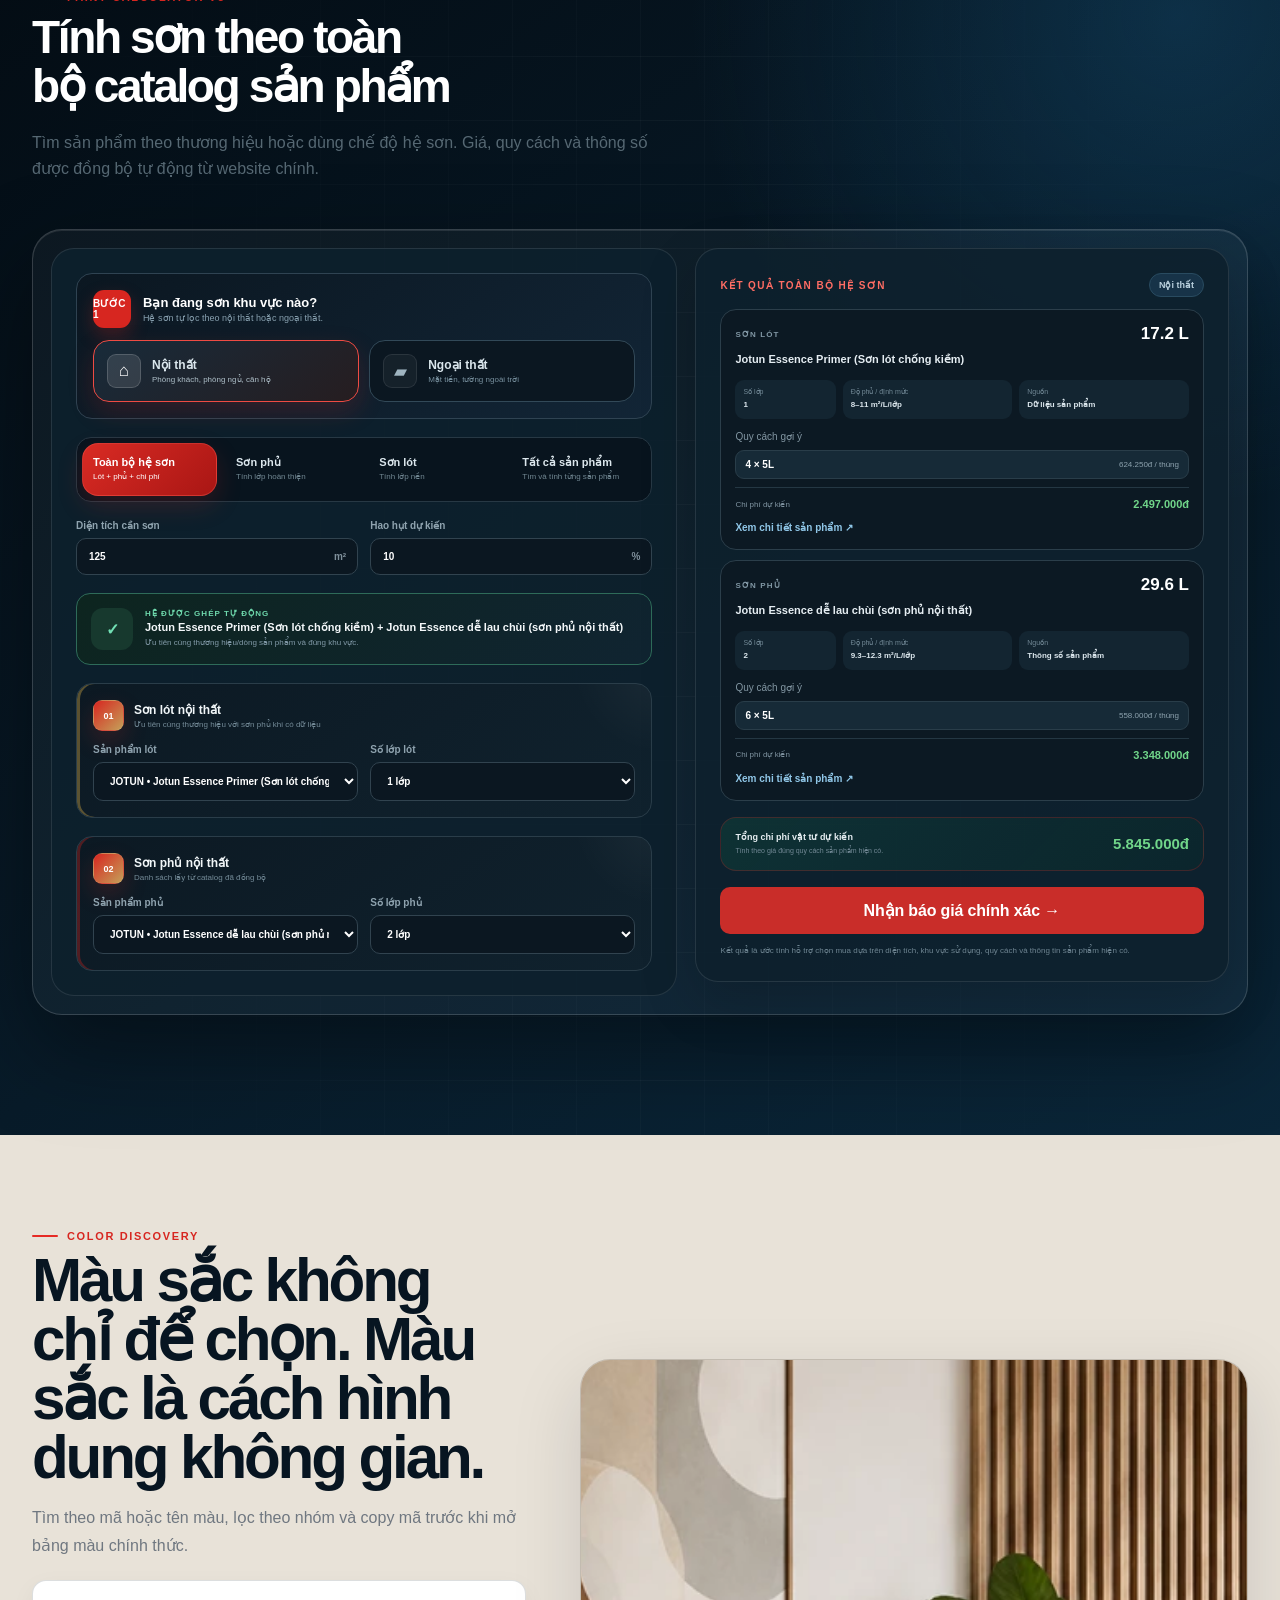
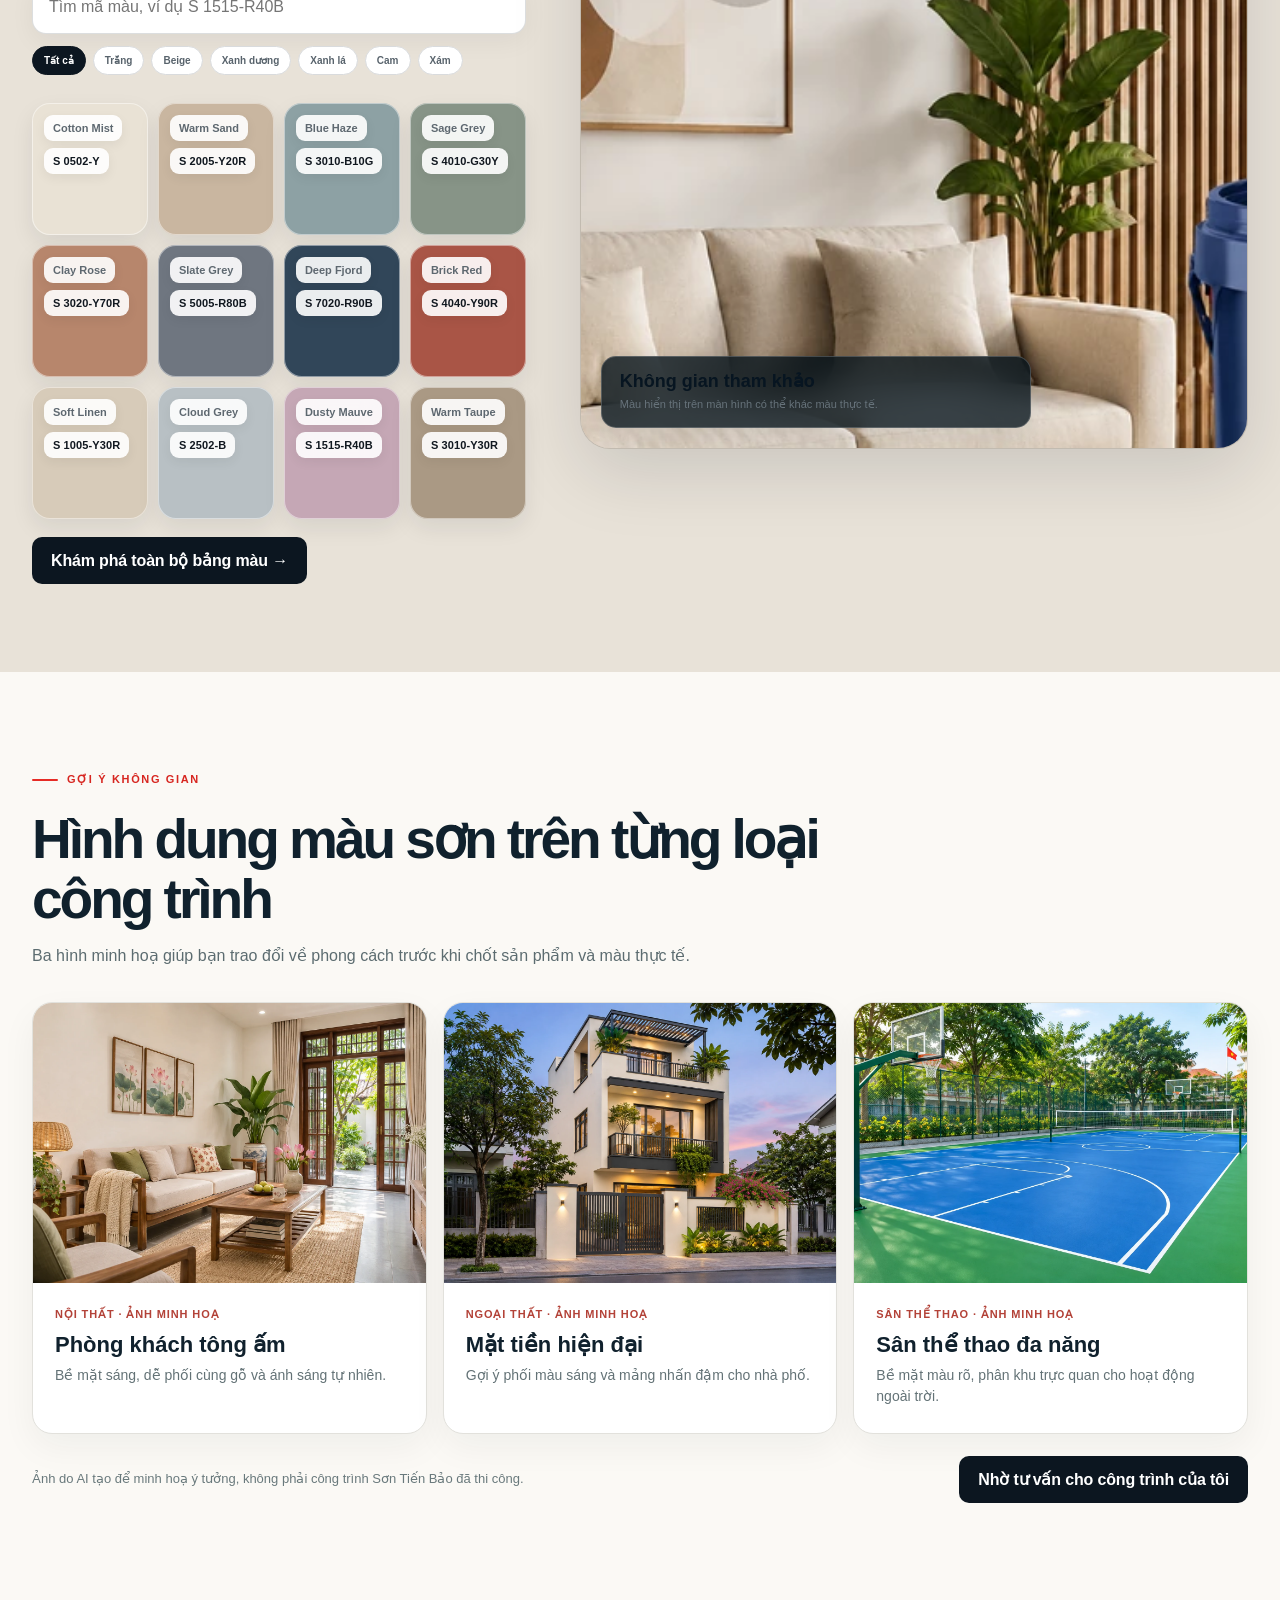
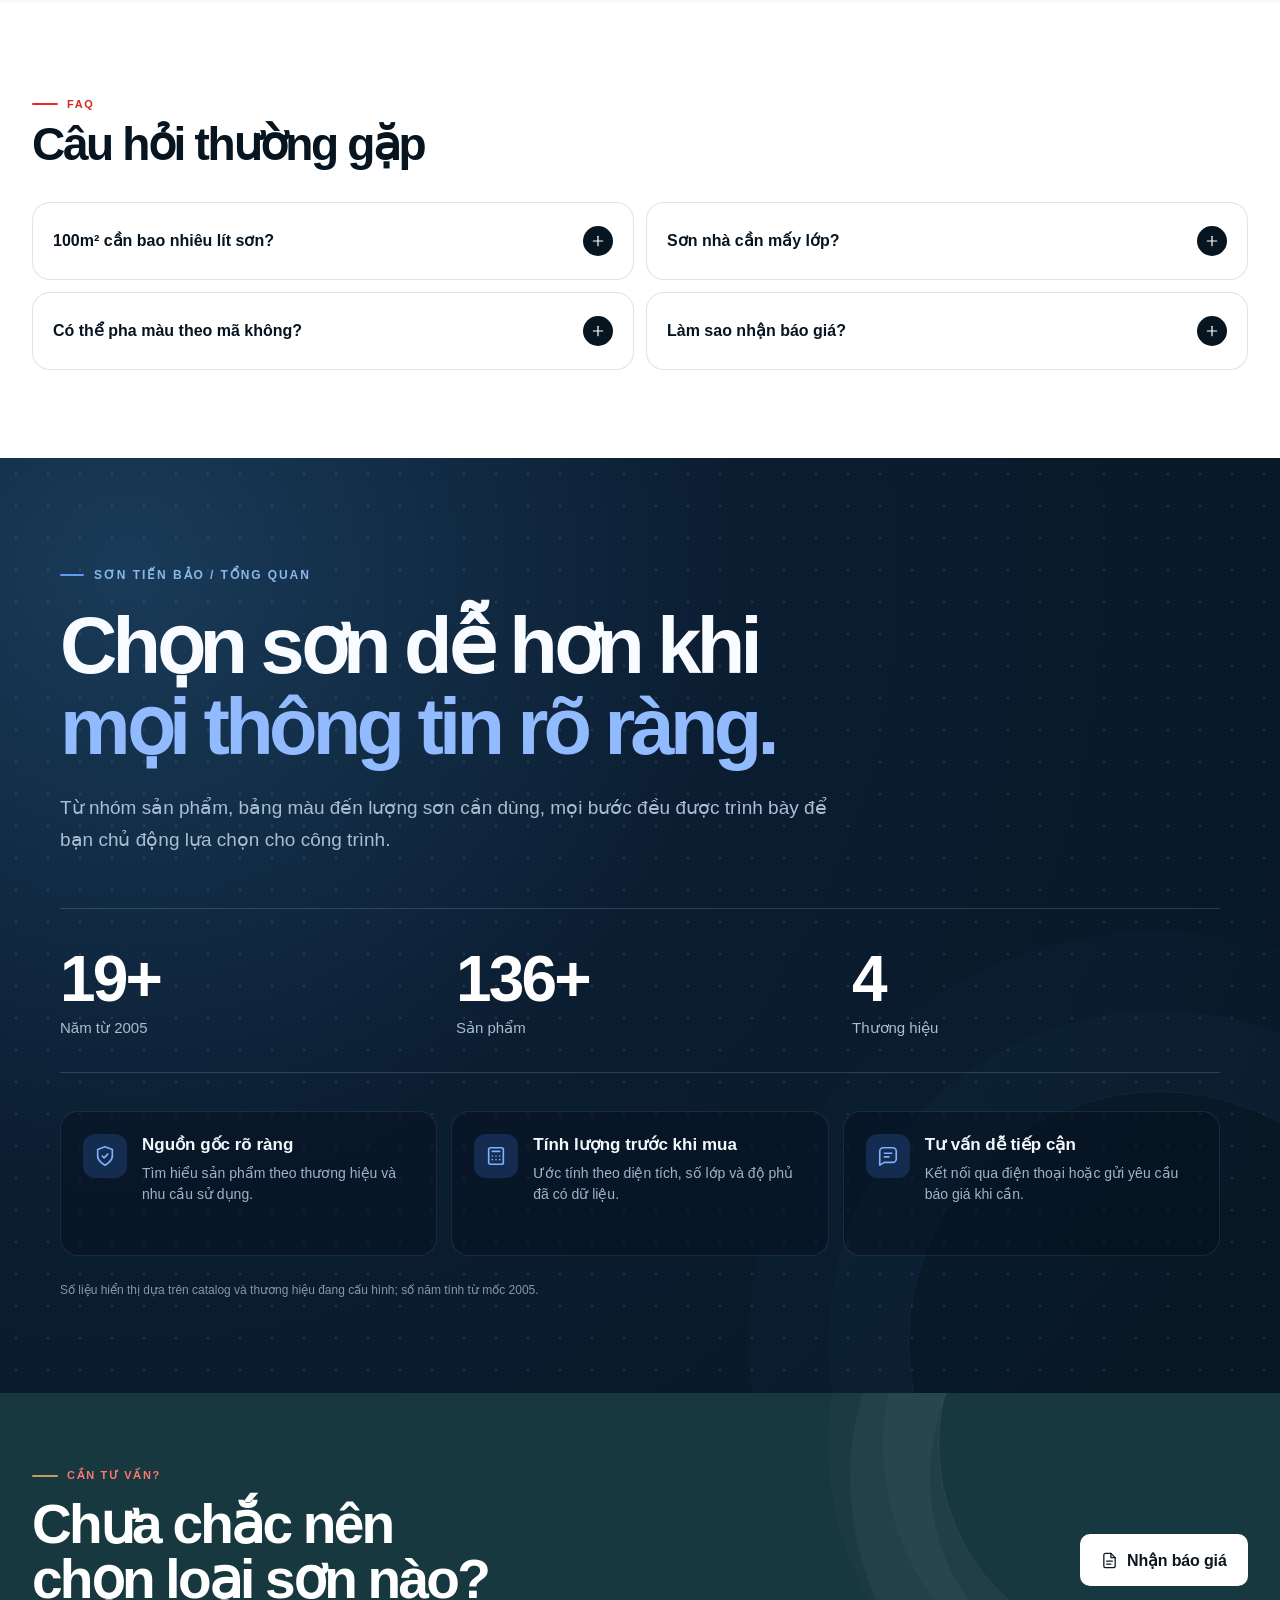
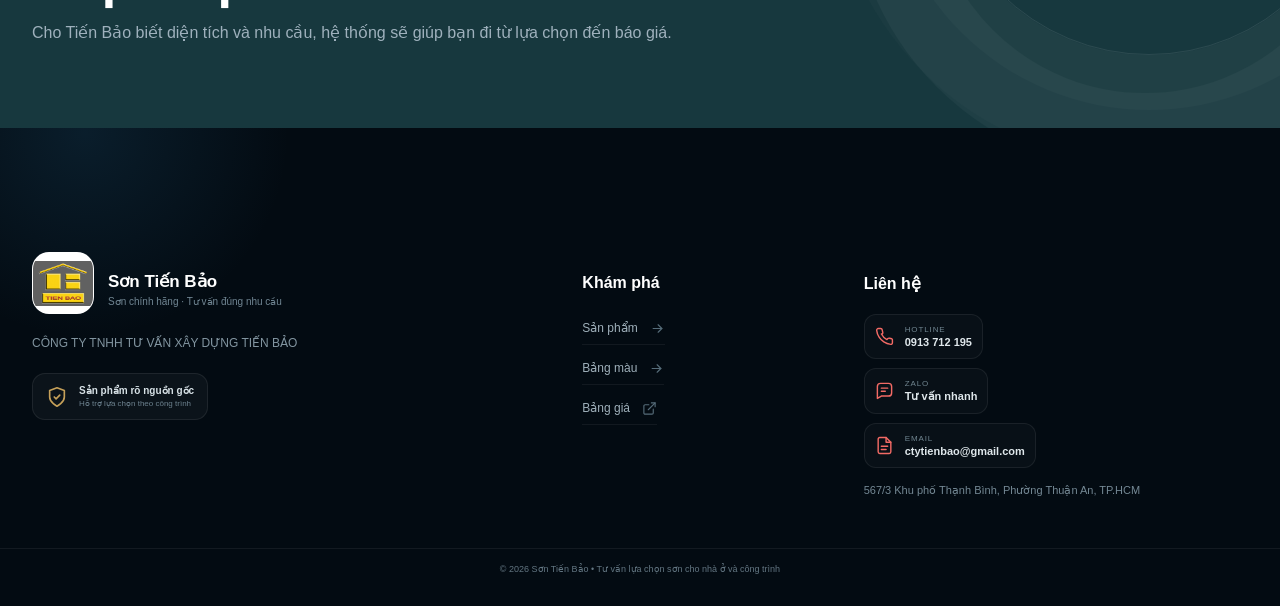
==== commit e88ff363: "Restore phone and Zalo in paint chat" ====
--- a/index.html
+++ b/index.html
@@ -30,7 +30,7 @@
   <script defer src="manual-product-overrides.js"></script>
   <script defer src="production-overrides.js?v=20261123-1"></script>
   <script defer src="asset-path-fix.js?v=20260814-1"></script>
-  <script defer src="shopping-tools.js?v=20261124-2"></script>
+  <script defer src="shopping-tools.js?v=20261124-3"></script>
   <script defer src="analytics-config.js?v=20261108-1"></script>
   <script defer src="analytics.js?v=20261119-1"></script>
   <script defer src="vitals.js?v=20261119-3"></script>
